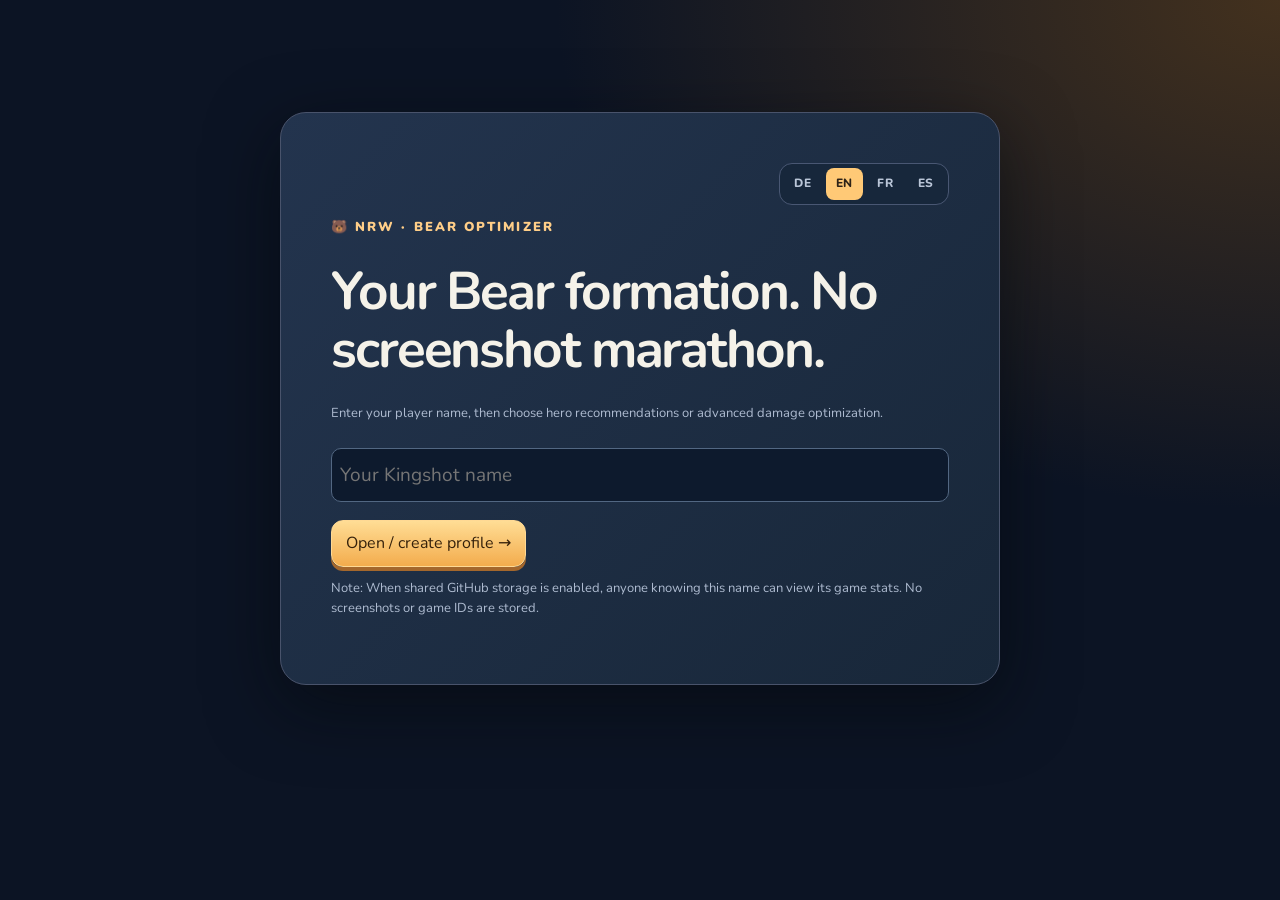
==== bear/index.html @ 0cb39be4 "V22 load unified starter-card and damage plan; infantry minimum and precise percentages" ====
<!doctype html>
<html lang="en" data-theme="dark">
<head>
<base href="/bear/">
<meta charset="utf-8">
<meta name="viewport" content="width=device-width, initial-scale=1">
<meta name="theme-color" content="#111827">
<meta name="description" content="NRW Bear Optimizer: playful rally formations for members of NRW in Kingshot kingdom 1044.">
<title>NRW Bear Optimizer · Server 1044</title>
<link rel="icon" href="/assets/nrw-banner.svg" type="image/svg+xml">
<style>
@import url('https://fonts.googleapis.com/css2?family=Nunito:wght@400;500;600;700;800;900&display=swap');
:root{font-family:Nunito,system-ui,sans-serif;color-scheme:dark;--bg:#0c1424;--panel:#162339;--card:#1b2c43;--text:#f8f5e9;--muted:#aab7cb;--line:rgba(242,221,171,.16);--amber:#f6bc64;--amber-deep:#a56b31;--green:#8fe0bc;--red:#ffb2a2;--track:#344057;--shadow:0 22px 80px rgba(0,0,0,.28)}
html[data-theme="light"]{color-scheme:light;--bg:#f5f0e5;--panel:#fffaf0;--card:#fff;--text:#203047;--muted:#586b7c;--line:rgba(109,86,45,.18);--amber:#9b5d13;--amber-deep:#e9b35d;--green:#147c57;--red:#bd4f39;--track:#dfddda;--shadow:0 22px 70px rgba(74,60,38,.12)}
*{box-sizing:border-box}body{margin:0;background:radial-gradient(ellipse 1000px 550px at 80% -130px,rgba(239,136,45,.16),transparent 75%),radial-gradient(ellipse 850px 600px at 0 600px,rgba(48,100,130,.18),transparent 70%),var(--bg);color:var(--text);min-height:100vh}button,input,select{font:inherit}button{cursor:pointer}a{color:inherit;text-decoration:none}img{max-width:100%}
.shell{width:min(1220px,calc(100% - 32px));margin-inline:auto}
.top{display:flex;align-items:center;justify-content:space-between;gap:16px;padding:16px 0;border-bottom:1px solid var(--line)}
.brand{display:flex;gap:10px;align-items:center;font-weight:900;letter-spacing:.03em}.brand img{height:43px;width:56px;object-fit:contain}.brand small{font-size:10px;display:block;color:var(--muted);letter-spacing:.15em}
.top-actions{display:flex;align-items:center;gap:8px}.lang button,.theme{background:var(--panel);border:1px solid var(--line);color:var(--text);border-radius:10px;padding:8px 10px;font-weight:800}.lang button.active{background:var(--amber);color:#1e2631}.theme{min-width:40px}
.back{font-size:13px;color:var(--muted);font-weight:800}
header.hero{position:relative;isolation:isolate;overflow:hidden;border:1px solid var(--line);border-radius:26px;margin:24px 0 22px;background:radial-gradient(circle at 80% 40%,rgba(254,173,59,.25),transparent 40%),linear-gradient(110deg,#15283c 0%,#263047 52%,#4a3128 100%);color:#fff5df;min-height:290px;padding:30px clamp(20px,5vw,55px);display:grid;grid-template-columns:minmax(0,1.3fr) minmax(230px,.7fr);align-items:center;box-shadow:var(--shadow)}
.eyebrow{color:#ffca80;text-transform:uppercase;letter-spacing:.16em;font-size:12px;font-weight:900}.hero h1{font-size:clamp(32px,5vw,58px);line-height:1.05;margin:12px 0 16px;font-weight:900;letter-spacing:-.05em}.hero h1 em{font-style:normal;color:#ffc878}.hero p{line-height:1.55;max-width:550px;color:#d8dbe1;font-weight:600}.boss{position:relative;min-height:230px;display:grid;place-items:center}.boss:before,.boss:after{content:"";position:absolute;aspect-ratio:1;border-radius:50%;width:min(225px,70vw);border:2px dashed rgba(251,196,96,.28);box-shadow:0 0 45px 15px rgba(242,133,39,.11);transform:rotate(-20deg)}.boss:after{width:185px;border-style:solid;opacity:.3;box-shadow:none}.boss img{position:relative;z-index:1;width:160px;filter:drop-shadow(0 20px 30px #161821) drop-shadow(0 0 20px rgba(255,183,80,.45))}.boss-label{position:absolute;z-index:2;bottom:0;left:50%;transform:translateX(-50%);white-space:nowrap;font-size:12px;color:#ffdfac;font-weight:900;letter-spacing:.12em}
.stickers{display:flex;flex-wrap:wrap;gap:8px}.sticker{font-size:12px;font-weight:900;letter-spacing:.05em;border:1px solid rgba(255,205,123,.26);background:rgba(0,0,0,.18);color:#ffe9c3;border-radius:999px;padding:7px 10px}
.dashboard{display:grid;grid-template-columns:1fr 310px;align-items:start;gap:18px;padding-bottom:45px}
.col{display:grid;gap:18px;min-width:0}.panel{border:1px solid var(--line);background:var(--panel);box-shadow:var(--shadow);border-radius:22px;overflow:hidden}.panel-head{display:flex;align-items:center;justify-content:space-between;gap:14px;padding:20px 22px 0}.panel-head h2{margin:0;font-size:19px;font-weight:900}.sub{color:var(--muted);font-size:13px;line-height:1.5;font-weight:600}.panel-body{padding:20px 22px 22px}.gold{color:var(--amber)}.micro{font-size:10px;color:var(--muted);font-weight:900;letter-spacing:.15em;text-transform:uppercase}.hint{font-size:12px;color:var(--muted);line-height:1.55}
#restricted{display:grid;gap:18px}form.lookup{display:flex;gap:9px;margin-top:14px;flex-wrap:wrap}input,select{min-width:0;border:1px solid var(--line);border-radius:12px;background:var(--card);color:var(--text);padding:11px 12px;outline:none}input:focus-visible,select:focus-visible,button:focus-visible{outline:2px solid var(--amber);outline-offset:2px}input[type=number]{font-variant-numeric:tabular-nums}
.lookup input{flex:1;min-width:160px}.primary{border:0;background:linear-gradient(180deg,#ffdb91,#f5ae4a);color:#282018;border-radius:12px;padding:11px 17px;font-weight:900;box-shadow:0 4px 0 #a4672c}.primary:hover{filter:brightness(1.04)}.primary:active{transform:translateY(2px);box-shadow:0 2px 0 #a4672c}.primary:disabled{opacity:.6;cursor:wait}.secondary-btn{border:1px solid var(--line);border-radius:10px;background:var(--card);color:var(--text);font-weight:800;padding:9px 12px}.secondary-btn:hover{border-color:var(--amber)}
.msg{margin-top:12px;padding:12px 14px;border-radius:12px;border:1px solid var(--line);font-size:13px;color:var(--muted);background:var(--card);display:none}.msg.show{display:block}.msg.error{color:var(--red)}.msg.ok{color:var(--green)}
.player{display:none;align-items:center;gap:12px;margin-top:13px;padding:12px;background:var(--card);border-radius:13px;border:1px solid var(--line)}.player.show{display:flex}.player img{height:50px;width:50px;border-radius:14px;object-fit:cover}.player b{display:block}.player small{color:var(--muted);font-size:12px}
.hero-row{display:flex;gap:10px;overflow:auto;padding-bottom:4px}.hero-tile{flex:0 0 130px;background:var(--card);border:1px solid var(--line);border-radius:14px;padding:11px;position:relative}.hero-tile .portrait img{width:70px;height:70px;object-fit:contain;filter:drop-shadow(0 8px 12px rgba(0,0,0,.22))}.hero-tile .portrait{height:75px;display:grid;place-items:center;color:var(--amber);font-size:30px;background:radial-gradient(circle at 50% 90%,rgba(238,174,79,.22),transparent),#1d2e45;border-radius:11px;margin-bottom:8px}.hero-tile b{display:block;font-size:13px;white-space:nowrap;overflow:hidden;text-overflow:ellipsis}.hero-tile small{font-size:10px;color:var(--muted)}.hero-tile .stars{font-size:12px;color:#ffd17b;display:block;margin:3px 0}.hero-note{margin:12px 0 0}
.inputs{display:grid;grid-template-columns:repeat(3,minmax(0,1fr));gap:11px}.field{display:grid;gap:5px}.field label{font-size:11px;color:var(--muted);font-weight:800}.field input{width:100%}.field.compact input{padding:9px 10px}
.buff-row{display:grid;grid-template-columns:repeat(3,minmax(0,1fr));gap:10px;margin-top:13px}.buff-row .field input{padding:9px}
.march-list{display:grid;gap:9px}.march{display:grid;grid-template-columns:60px 1fr auto;gap:12px;align-items:center;background:var(--card);border:1px solid var(--line);border-radius:15px;padding:10px 12px;transition:border-color .2s,transform .2s}.march:hover{border-color:rgba(245,182,91,.6)}.march.active{border-color:var(--amber);box-shadow:inset 0 0 0 1px rgba(250,180,70,.35)}.march-id{height:52px;width:52px;border-radius:13px;background:linear-gradient(140deg,#725334,#b17840);display:grid;place-items:center;color:#fff3df;font-weight:900;font-size:11px;text-align:center;line-height:1.1}.march-id.join{background:linear-gradient(140deg,#314a64,#497b9c)}.march-name{display:flex;align-items:center;flex-wrap:wrap;gap:6px;margin-bottom:8px}.march-name b{font-size:13px}.march-name span{font-size:11px;color:var(--muted)}.stackbar{display:flex;height:11px;width:100%;background:var(--track);overflow:hidden;border-radius:999px;gap:1px}.stackbar .i{background:#93abc7}.stackbar .c{background:#9573d0}.stackbar .a{background:#f3b45e}.march-info{text-align:right;white-space:nowrap}.march-info b{font-weight:900;font-size:15px;display:block;font-variant-numeric:tabular-nums}.march-info small{display:block;font-size:10px;color:var(--muted)}
.editor{margin-top:14px;border:1px dashed rgba(239,184,102,.5);padding:14px;background:var(--card);border-radius:16px}.editor-header{display:flex;align-items:center;justify-content:space-between;gap:10px}.editor-header strong{font-size:14px}.editor-grid{display:grid;grid-template-columns:1fr 1fr;gap:12px;margin-top:11px}.editor-grid input{width:100%}.percent{display:flex;align-items:center;justify-content:space-between;font-size:12px;font-weight:800;margin-top:10px}.percent span{color:var(--amber)}input[type=range]{width:100%;padding:0;border:0;accent-color:#f4b653;cursor:pointer;background:transparent}.preset{display:flex;gap:6px;flex-wrap:wrap;margin-top:12px}.preset button{font-size:11px;font-weight:900;border:1px solid var(--line);border-radius:9px;background:var(--panel);color:var(--text);padding:7px 9px}.preset button:hover{border-color:var(--amber)}.tip{margin-top:8px;font-size:12px;color:var(--muted)}
.readout{display:grid;grid-template-columns:1fr 1fr;gap:10px}.readout .value{padding:12px;border:1px solid var(--line);border-radius:12px;background:var(--card)}.readout b{display:block;font-size:clamp(18px,3vw,25px);font-weight:900;font-variant-numeric:tabular-nums}.readout small{color:var(--muted);font-size:11px}
.warning{border-left:3px solid var(--amber);background:var(--card);padding:11px 12px;font-size:12px;color:var(--muted);margin-top:12px;border-radius:6px}
.game-result{background:radial-gradient(circle at 90% 0,rgba(248,190,93,.15),transparent 70%),var(--card);border:1px solid var(--line);padding:15px;border-radius:15px;margin-top:12px}.damage{font-size:clamp(30px,4vw,48px);font-weight:900;color:var(--amber);font-variant-numeric:tabular-nums;letter-spacing:-.04em}.damage-label{font-size:11px;color:var(--muted);font-weight:800;text-transform:uppercase;letter-spacing:.1em}
.comparison{display:grid;gap:10px}.comparison-item{display:grid;grid-template-columns:80px 1fr 53px;align-items:center;gap:9px;font-weight:900;font-size:12px}.comparison-item .bar{height:12px;background:var(--track);border-radius:20px;overflow:hidden}.comparison-item .bar i{display:block;height:100%;background:linear-gradient(90deg,#ca8641,#ffdc87);border-radius:20px}.comparison-item span:last-child{text-align:right}
details{border-top:1px solid var(--line);margin-top:14px;padding-top:14px}summary{cursor:pointer;font-weight:900;color:var(--amber);font-size:13px}details .inputs{margin-top:14px;grid-template-columns:repeat(2,minmax(0,1fr))}
.footer{padding:14px 0 35px;text-align:center;color:var(--muted);font-size:11px}
[hidden]{display:none!important}
@media(max-width:940px){.dashboard{grid-template-columns:1fr}.hero{grid-template-columns:1fr 220px}.right{grid-template-columns:repeat(2,minmax(0,1fr))}.right .panel:last-child{grid-column:1 / -1}}
@media(max-width:650px){.shell{width:min(100% - 22px,1220px)}.top{gap:6px}.back{display:none}.brand{font-size:13px}.brand img{width:40px}.top-actions{gap:4px}.lang button{font-size:10px;padding:7px}.hero{grid-template-columns:1fr!important;min-height:unset!important;padding:24px!important;gap:5px}.hero h1{font-size:39px}.hero p{font-size:13px}.boss{min-height:150px}.boss img{width:112px}.boss:before{width:145px}.boss:after{width:120px}.boss-label{bottom:-4px}.panel-head{padding:16px 15px 0}.panel-body{padding:15px}.inputs{gap:8px}.buff-row{gap:8px}.right{display:grid;grid-template-columns:1fr}.right .panel:last-child{grid-column:auto}.march{grid-template-columns:43px 1fr auto;gap:7px;padding:9px}.march-id{width:39px;height:43px;font-size:10px}.march-info b{font-size:12px}.march-info small{font-size:9px}.march-name b{font-size:12px}.editor-grid{grid-template-columns:1fr}.comparison-item{grid-template-columns:76px 1fr 45px}}

/* Screenshot-free Bear intake */
.bear-manual-entry{min-width:0;margin:10px 0 20px}
.bear-manual-modebar{display:flex;gap:8px;flex-wrap:wrap;padding:12px 0}
.bear-manual-modebar button{flex:1 1 140px;min-height:45px;font-size:14px}
.bear-manual-modebar button.is-active{background:var(--amber);color:#1c2632;border-color:var(--amber)}
.bear-manual-body{padding:12px 0 18px}
.bear-manual-body h3{font-size:17px;margin:8px 0 6px}
.bear-manual-body h4{font-size:14px;margin:8px 0}
.bear-manual-troops{display:grid;gap:12px;margin-top:16px}
.bear-manual-troop-row{display:grid;grid-template-columns:repeat(4,minmax(0,1fr)) auto;gap:8px;align-items:end;padding:14px;border:1px solid var(--line);border-radius:16px;background:var(--card);min-width:0}
.bear-manual-field{display:grid;gap:6px;font-size:12px;font-weight:800;color:var(--muted);min-width:0}
.bear-manual-field input,.bear-manual-field select{width:100%;min-width:0;font-size:15px;padding:11px 10px;min-height:46px}
.bear-manual-add{margin-top:12px;width:100%;border-style:dashed;min-height:48px}
.bear-manual-remove{font-size:12px;min-height:46px;align-self:end;color:var(--red)}
.bear-manual-stat-grid{display:grid;grid-template-columns:repeat(2,minmax(0,1fr));gap:12px;margin:12px 0}
.bear-manual-hero-grid{display:grid;grid-template-columns:repeat(auto-fill,minmax(92px,1fr));gap:9px}
.bear-manual-season{margin:20px 0;padding:12px;border:1px solid var(--line);border-radius:16px;background:var(--card)}
.bear-manual-hero-card{width:100%;min-height:126px;min-width:0;display:flex;flex-direction:column;align-items:center;gap:4px;justify-content:flex-start;border:2px solid var(--line);border-radius:13px;color:var(--muted);background:var(--panel);padding:7px 4px;overflow:hidden}
.bear-manual-hero-card img{height:65px;width:65px;object-fit:contain;filter:grayscale(1);opacity:.44;transition:filter .2s,opacity .2s}
.bear-manual-hero-card.is-owned{color:var(--text);border-color:var(--amber);background:color-mix(in srgb,var(--amber) 9%,var(--panel))}
.bear-manual-hero-card.is-owned img{filter:none;opacity:1}
.bear-manual-hero-card b{font-size:12px;line-height:1.1;text-align:center;overflow-wrap:anywhere}
.bear-manual-hero-card small{font-size:10px;text-align:center}
.bear-manual-hero-edit{font-size:15px;line-height:1;padding:3px 12px;border:1px solid var(--line);border-radius:10px;margin-top:auto;cursor:pointer;color:var(--amber)}
.bear-manual-hero-edit[hidden]{display:none}
.bear-manual-hero-card[data-rarity="legendary"].is-owned{box-shadow:inset 0 0 0 1px rgba(246,188,100,.3)}
.bear-manual-hero-card[data-rarity="epic"].is-owned{border-color:#b08ee4}
.bear-manual-hero-card[data-rarity="rare"].is-owned{border-color:#78b6ed}
.bear-manual-hero-editor,.bear-manual-detail-card,.bear-manual-pet-card{margin:14px 0;padding:14px;border:1px solid var(--line);border-radius:16px;background:var(--card)}
.bear-manual-hero-edit-head{display:flex;gap:12px;align-items:center;margin-bottom:10px}
.bear-manual-hero-edit-head img{width:55px;height:55px;object-fit:contain;border-radius:12px}
.bear-manual-hero-edit-head h3,.bear-manual-hero-edit-head h4{margin:0}
.bear-manual-check{display:flex;align-items:center;gap:8px;font-size:13px;align-self:center;min-height:46px}
.bear-manual-check input{width:20px;height:20px}
@media(max-width:650px){
 .bear-manual-troop-row{grid-template-columns:repeat(2,minmax(0,1fr))}
 .bear-manual-remove{grid-column:1 / -1}
 .bear-manual-hero-grid{grid-template-columns:repeat(3,minmax(0,1fr))}
 .bear-manual-season{padding:9px}
 .bear-manual-field input,.bear-manual-field select{font-size:16px}
}
</style>
<link rel="stylesheet" href="./v2.css">
<link rel="stylesheet" href="./ux.css">
<link rel="stylesheet" href="./screenshot-importer.css">
<link rel="stylesheet" href="./intake-ui.css?v=bear-i18n-20261011-1">
<link rel="stylesheet" href="./wizard.css?v=formation-full-video-20261011-1"><link rel="stylesheet" href="./buff-import.css?v=pet-valora-originals-20261010-4">
</head>
<body>
<div class="shell">
<nav class="top">
 <a class="brand" href="/dashboard/"><img src="/assets/nrw-banner.svg" alt="NRW"><span>NRW BEAR OPTIMIZER<small>KINGDOM 1044 · UNITED</small></span></a>
 <a class="back" href="/dashboard/" data-t="back">← Player Dashboard</a>
 <div class="top-actions"><div class="lang" aria-label="Language"><button data-lang="de">DE</button><button data-lang="en">EN</button><button data-lang="fr">FR</button><button data-lang="es">ES</button></div><button class="theme" id="themeButton" aria-label="Change theme">☼</button></div>
</nav>
<header class="hero">
  <div>
    <div class="eyebrow">⚔️ NRW · THE BEAR ARENA</div>
    <h1><span data-t="heroTitle">Make every march</span><br><em data-t="heroTitle2">count.</em></h1>
    <p data-t="heroDesc">Build your seven-march lineup, compare troop formations and battle the bear on paper before the trap opens.</p>
    <div class="stickers"><span class="sticker">🐻 BEAR TRAP</span><span class="sticker">⚔ 1 + 6 RALLIES</span><span class="sticker">★ NRW ONLY</span></div>
  </div>
  <div class="boss"><img src="https://got-global-wiki.s3.us-west-1.amazonaws.com/wp-content/uploads/2026/01/jump_icon_40088.png" alt="Kingshot Bear Trap"><span class="boss-label">BOSS · BEAR TRAP</span></div>
</header>
<main class="dashboard">
<div class="col">
<section class="panel">
 <div class="panel-head"><h2><span class="gold">01.</span> <span data-t="profileTitle">Your governor</span></h2><span class="micro">MIGHTPULSE API</span></div>
 <div class="panel-body">
   <div class="sub" data-t="profileInfo">Enter your Governor ID. Only members of [NRW]United, alliance 105300097 on kingdom 1044, can use the optimizer.</div>
   <form id="lookupForm" class="lookup"><input id="governorId" inputmode="numeric" pattern="[0-9]{5,20}" maxlength="20" placeholder="Governor ID" aria-label="Governor ID" required><button class="primary" id="lookupButton" type="submit" data-t="load">Load player</button></form>
   <div class="preset"><button class="secondary-btn" type="button" id="offlineMode" data-t="offlineMode">🛠 Offline testen</button><label class="secondary-btn" style="cursor:pointer">📂 <span data-t="jsonImportLabel">MightPulse-JSON importieren</span><input id="jsonImport" hidden type="file" accept=".json,application/json"></label></div>
   <details><summary data-t="jsonPasteTitle">API-JSON direkt einfügen</summary>
  <textarea id="jsonText" rows="4" style="width:100%;margin-top:10px;resize:vertical;background:var(--card);color:var(--text);border:1px solid var(--line);border-radius:12px;padding:12px" placeholder='{ "ok": true, "player": { ... } }'></textarea>
  <button id="jsonPasteSubmit" class="secondary-btn" type="button" data-t="jsonPasteButton">JSON lokal übernehmen</button>
 </details>
 <p class="hint" data-t="offlineWarning">Offline-Daten werden nicht gegen die NRW-Mitgliedschaft geprüft und bleiben nur auf deinem Gerät.</p>
   <div class="msg" id="lookupMessage" role="status" aria-live="polite"></div>
   <div class="player" id="playerInfo"><img id="playerAvatar" alt=""><div><b id="playerName"></b><small id="playerMeta"></small></div></div>
 </div>
</section>
<div id="restricted" hidden>
<section class="panel">
 <div class="panel-head"><h2><span class="gold">02.</span> <span data-t="heroTitleSection">Hero deck</span></h2><span class="micro">★ ARENA FIVE</span></div>
 <div class="panel-body"><div class="hero-row" id="heroes"></div><p class="hint hero-note" data-t="heroNote">The API only reveals the five arena defense heroes. Starter and join heroes can be edited manually below.</p></div>
</section>
<section class="panel">
<div class="panel-head"><h2>🎒 <span data-t="missingTitle">Fehlende Spieldaten ergänzen</span></h2><span class="micro">LOCAL SAVE</span></div>
<div class="panel-body">
<p class="hint" data-t="missingHelp">Diese Angaben werden nur dokumentiert. Aktuelle Truppen, Offensive und Marschkapazität gibst du im Truppenarsenal ein. Keine Boni doppelt addieren!</p>
<details open><summary data-t="petLevels">Begleiter / Aktive Fähigkeiten</summary><div class="inputs">
<div class="field"><label>Panther Level</label><input id="pantherLevel" type="number" min="0"></div>
<div class="field"><label>Nashorn Level</label><input id="rhinoLevel" type="number" min="0"></div>
<div class="field"><label>Bison Level</label><input id="bisonLevel" type="number" min="0"></div>
<div class="field"><label>Elch Level</label><input id="mooseLevel" type="number" min="0"></div>
<div class="field"><label>Panther Tödlichkeit %</label><input id="pantherBuff" type="number" min="0" step=".1"></div>
<div class="field"><label>Nashorn Angriff %</label><input id="rhinoBuff" type="number" min="0" step=".1"></div>
</div></details>
<details><summary data-t="valoraLevels">Valora / Meister</summary><div class="inputs">
<div class="field"><label>Skill 1</label><input id="valora1" type="number" min="0"></div>
<div class="field"><label>Skill 2</label><input id="valora2" type="number" min="0"></div>
<div class="field"><label>Skill 3</label><input id="valora3" type="number" min="0"></div>
<div class="field"><label>Skill 4</label><input id="valora4" type="number" min="0"></div>
<div class="field"><label>Affinität</label><input id="affinity" type="number" min="0"></div>
<div class="field"><label>Rally-Kapazität extra</label><input id="rallyCapacity" type="number" min="0"></div>
</div></details>
<details><summary data-t="gearLevels">GovGear und Talismane</summary><div class="inputs">
<div class="field"><label>GovGear Infanterie</label><input id="gearInf" maxlength="100"></div>
<div class="field"><label>GovGear Kavallerie</label><input id="gearCav" maxlength="100"></div>
<div class="field"><label>GovGear Bogenschützen</label><input id="gearArch" maxlength="100"></div>
<div class="field"><label>Talismane Infanterie</label><input id="charmInf" maxlength="100" placeholder="4/4/4"></div>
<div class="field"><label>Talismane Kavallerie</label><input id="charmCav" maxlength="100" placeholder="4/4/4"></div>
<div class="field"><label>Talismane Bogenschützen</label><input id="charmArch" maxlength="100" placeholder="4/4/4"></div>
</div></details>
<details><summary data-t="missingHeroes">Helden außerhalb des Arena-Teams</summary><div class="inputs">
<div class="field"><label>Infanterie-Held</label><input id="infHero" maxlength="90"></div>
<div class="field"><label>Sterne / Skills / Widget</label><input id="infHeroStats" maxlength="90"></div>
<div class="field"><label>Kavallerie-Held</label><input id="cavHero" maxlength="90"></div>
<div class="field"><label>Sterne / Skills / Widget</label><input id="cavHeroStats" maxlength="90"></div>
<div class="field"><label>Bogenschützen-Held</label><input id="archHero" maxlength="90"></div>
<div class="field"><label>Sterne / Skills / Widget</label><input id="archHeroStats" maxlength="90"></div>
</div></details>
</div></section>
<section class="panel">
 <div class="panel-head"><h2><span class="gold">03.</span> <span data-t="army">Troop arsenal</span></h2><span class="micro" data-t="private">LOCAL ONLY</span></div>
 <div class="panel-body">
  <div class="inputs">
    <div class="field"><label for="troopsI" data-t="inf">Infantry</label><input type="number" min="0" step="1" id="troopsI" placeholder="0"></div>
    <div class="field"><label for="troopsC" data-t="cav">Cavalry</label><input type="number" min="0" step="1" id="troopsC" placeholder="0"></div>
    <div class="field"><label for="troopsA" data-t="arch">Archers</label><input type="number" min="0" step="1" id="troopsA" placeholder="0"></div>
  </div>
  <div class="buff-row">
    <div class="field"><label for="cap" data-t="baseCap">March capacity (unbuffed)</label><input id="cap" type="number" min="0" step="1" placeholder="0"></div>
    <div class="field"><label for="master" data-t="masterBuff">Valora bonus</label><input id="master" type="number" min="0" step="1" placeholder="0"></div>
    <div class="field"><label for="pet" data-t="petBuff">Bison bonus</label><input id="pet" type="number" min="0" step="1" placeholder="0"></div>
  </div>
  <details open><summary data-t="extraStats">Optional: offensive battle stats for theoretical scoring</summary>
    <p class="hint" data-t="statsHelp">Enter attack and lethality percentages for each troop class. Missing values are treated as 0%, not estimated from gear.</p>
    <div class="inputs">
      <div class="field"><label data-t="iAtk">Infantry attack %</label><input id="iAtk" type="number" step=".1" min="0"></div>
      <div class="field"><label data-t="iLet">Infantry lethality %</label><input id="iLet" type="number" step=".1" min="0"></div>
      <div class="field"><label data-t="cAtk">Cavalry attack %</label><input id="cAtk" type="number" step=".1" min="0"></div>
      <div class="field"><label data-t="cLet">Cavalry lethality %</label><input id="cLet" type="number" step=".1" min="0"></div>
      <div class="field"><label data-t="aAtk">Archer attack %</label><input id="aAtk" type="number" step=".1" min="0"></div>
      <div class="field"><label data-t="aLet">Archer lethality %</label><input id="aLet" type="number" step=".1" min="0"></div>
    </div>
  </details>
 </div>
</section>
<section class="panel">
 <div class="panel-head"><h2><span class="gold">04.</span> <span data-t="formation">Seven-march war room</span></h2><span class="micro">1 LEAD · 6 JOIN</span></div>
 <div class="panel-body">
   <div class="march-list" id="marches"></div>
   <div class="editor">
    <div class="editor-header"><strong id="editTitle">Rally leader</strong><span class="micro" data-t="edit">EDIT MARCH</span></div>
    <div class="editor-grid"><div class="field"><label data-t="firstHero">First hero / lineup</label><input type="text" id="heroInput" maxlength="70" placeholder="Hero name"></div><div class="field"><label data-t="preset">Formation preset</label><select id="preset"><option value="1/12/87">1 / 12 / 87</option><option value="1/10/89">1 / 10 / 89</option><option value="5/5/90">5 / 5 / 90</option><option value="5/15/80">5 / 15 / 80</option><option value="1/1/98">1 / 1 / 98</option><option value="10/10/80">10 / 10 / 80</option><option value="2.5/15/82.5">2.5 / 15 / 82.5</option><option value="custom" data-t="custom">Custom</option></select></div></div>
    <div class="percent"><span data-t="inf">Infantry</span><span id="infLabel">1%</span></div><input id="iSlider" type="range" min="0" max="100" step=".5">
    <div class="percent"><span data-t="cav">Cavalry</span><span id="cavLabel">12%</span></div><input id="cSlider" type="range" min="0" max="100" step=".5">
    <div class="percent"><span data-t="arch">Archers</span><span id="archLabel">87%</span></div><input id="archSlider" type="range" min="0" max="100" step=".5" aria-label="Archers percentage">
    <div class="preset"><button type="button" id="copyJoins" data-t="allJoins">Apply selected ratio to all 6 joins</button></div>
    <details id="leaderPanel" hidden><summary data-t="leaderStatsTitle">Kampfwerte des Rallyleaders</summary>
<p class="hint" data-t="leaderStatsHelp">Für Joins gelten die Stats des Rallyleaders. Ohne seine Werte keine persönliche Schadensprognose.</p>
<div class="inputs">
<div class="field"><label>Inf Angriff %</label><input id="leader_iAtk" type="number" min="0" step=".1"></div>
<div class="field"><label>Inf Tödlichkeit %</label><input id="leader_iLet" type="number" min="0" step=".1"></div>
<div class="field"><label>Kav Angriff %</label><input id="leader_cAtk" type="number" min="0" step=".1"></div>
<div class="field"><label>Kav Tödlichkeit %</label><input id="leader_cLet" type="number" min="0" step=".1"></div>
<div class="field"><label>Bog Angriff %</label><input id="leader_aAtk" type="number" min="0" step=".1"></div>
<div class="field"><label>Bog Tödlichkeit %</label><input id="leader_aLet" type="number" min="0" step=".1"></div>
</div></details>
<p class="tip" data-t="formationHelp">Tap any march to change its lineup and formation. Values recalculate for all seven marches.</p>
   </div>
 </div>
</section>
</div>
</div>
<aside class="col right" id="rightSide">
<section class="panel">
 <div class="panel-head"><h2 data-t="resources">Resource check</h2><span>🎒</span></div>
 <div class="panel-body">
  <div class="readout"><div class="value"><b id="capValue">—</b><small data-t="perMarch">Capacity / march</small></div><div class="value"><b id="usedValue">—</b><small data-t="totalDeployed">Troops deployed</small></div><div class="value"><b id="archLeft">—</b><small data-t="archLeft">Archers remaining</small></div><div class="value"><b id="joinFill">—</b><small data-t="joinFill">Join fill rate</small></div></div>
  <div class="warning" id="resourceNotice" data-t="unlockHint">Load a verified NRW profile to activate the war room.</div>
 </div>
</section>
<section class="panel">
 <div class="panel-head"><h2 data-t="simTitle">Battle simulator</h2><span>⚔️</span></div>
 <div class="panel-body">
 <p class="sub" data-t="simHelp">This is an experimental relative indicator, NOT actual game damage. Hero procs, troop base stats and rally-leader values are not fully modeled.</p>
 <div class="game-result"><div class="damage-label" data-t="damageIndex">Estimated relative damage index</div><div class="damage" id="score">—</div><div class="hint" data-t="simFoot">For comparisons only · unvalidated model</div></div>
 <p class="hint" id="scoreStatus" role="status" aria-live="polite"></p>
 <button id="simulate" class="primary" style="width:100%;margin-top:12px" type="button" data-t="simulate">⚔ Simulate attack</button>
 </div>
</section>
<section class="panel">
 <div class="panel-head"><h2 data-t="compare">Formation matchup</h2><span>🏆</span></div>
 <div class="panel-body"><p class="hint" data-t="compareHelp">Join preset comparison, with the same lead march and available troops.</p><div class="comparison" id="compareResults"><div class="hint">—</div></div></div>
</section>
</aside>
</main>
<footer class="footer">[NRW]United · Kingdom 1044 · Unofficial fan-made tool · Kingshot game art © Century Games · <span data-t="footerNote">No account login, no central saving. Personal settings stay in this browser.</span></footer>
</div>
<script src="./combat.js?v=20261012-21"></script>
<script>
(function(){
'use strict';
var languages = {
 en:{back:'← Player Dashboard',heroTitle:'Make every march',heroTitle2:'count.',heroDesc:'Build your available marches, compare troop formations and battle the bear on paper before the trap opens.',profileTitle:'Your governor',profileInfo:'Enter your Governor ID. Only members of [NRW]United, alliance 105300097 on kingdom 1044, can use the optimizer.',load:'Load player',heroTitleSection:'Hero deck',heroNote:'The API only reveals the five arena defense heroes. Starter and join heroes can be edited manually below.',army:'Troop arsenal',private:'LOCAL ONLY',inf:'Infantry',cav:'Cavalry',arch:'Archers',baseCap:'March capacity (unbuffed)',masterBuff:'Valora bonus',petBuff:'Bison bonus',extraStats:'Optional: offensive battle stats for theoretical scoring',statsHelp:'Enter attack and lethality percentages for each troop class. Missing values are treated as 0%, not estimated from gear.',iAtk:'Infantry attack %',iLet:'Infantry lethality %',cAtk:'Cavalry attack %',cLet:'Cavalry lethality %',aAtk:'Archer attack %',aLet:'Archer lethality %',formation:'March war room · 1–7 marches',edit:'EDIT MARCH',firstHero:'First hero / lineup',preset:'Formation preset',custom:'Custom',allJoins:'Apply to all active joins',formationHelp:'Tap any march to change its lineup and formation. Values recalculate for all seven marches.',resources:'Resource check',perMarch:'Capacity / march',totalDeployed:'Troops deployed',archLeft:'Archers remaining',joinFill:'Join fill rate',unlockHint:'Load a verified NRW profile to activate the war room.',simTitle:'Battle simulator',simHelp:'This is an experimental relative indicator, NOT actual game damage. Hero procs, troop base stats and rally-leader values are not fully modeled.',damageIndex:'Estimated relative damage index',simFoot:'For comparisons only · unvalidated model',simulate:'⚔ Simulate attack',compare:'Formation matchup',compareHelp:'Join preset comparison, with the same lead march and available troops.',footerNote:'No account login, no central saving. Personal settings stay in this browser.',starter:'START',join:'JOIN',hero:'Hero',fill:'filled',noData:'Enter your troop counts and base march capacity to see results.',shortage:'Some marches cannot be fully filled. Selected joins are scaled down evenly after reserving the starter.',ready:'All selected marches are filled under this assumed capacity.',notMember:'This ID does not currently belong to NRW on kingdom 1044.',missingKey:'Bear API is not yet configured on this preview. The game page is ready, but profile lookup requires a new server-side API key.',notFound:'Player ID not found.',badId:'Please enter a valid Governor ID.',busy:'Fetching profile… the provider may take up to one minute.',rate:'The data provider is rate-limiting requests. Try again later.',failed:'Player lookup failed. Please retry later.',saved:'Profile loaded. Manual data stays on your device.',lead:'YOUR RALLY',heroesUnavailable:'No arena heroes returned.',privateStats:'Arena heroes only · hidden equipment is not imported',unknownStats:'Enter offensive stats for meaningful damage-index comparisons.'},
 de:{back:'← Spieler-Dashboard',heroTitle:'Jeder Marsch',heroTitle2:'zählt.',heroDesc:'Stelle deine verfügbaren Märsche zusammen, vergleiche Truppenformationen und simuliere die Bärenfalle vor dem nächsten Kampf.',profileTitle:'Dein Governor',profileInfo:'Gib deine Governor-ID ein. Nur [NRW]United, Allianz-ID 105300097 auf Server 1044, kann den Optimierer nutzen.',load:'Spieler laden',heroTitleSection:'Heldendeck',heroNote:'Die API zeigt nur fünf Arena-Verteidigungshelden. Starter- und Join-Helden lassen sich unten manuell anpassen.',army:'Truppenarsenal',private:'NUR AUF DIESEM GERÄT',inf:'Infanterie',cav:'Kavallerie',arch:'Bogenschützen',baseCap:'Marschkapazität ohne Buffs',masterBuff:'Valora-Bonus',petBuff:'Bison-Bonus',extraStats:'Optional: Offensive Kampfstats für theoretische Prognosen',statsHelp:'Gib Angriff und Tödlichkeit je Truppenklasse in Prozent ein. Leere Felder zählen als 0 %, nicht als ausgerüstete Boni.',iAtk:'Infanterie Angriff %',iLet:'Infanterie Tödlichkeit %',cAtk:'Kavallerie Angriff %',cLet:'Kavallerie Tödlichkeit %',aAtk:'Bogenschützen Angriff %',aLet:'Bogenschützen Tödlichkeit %',formation:'Marsch-Kommandozentrale · 1–7',edit:'MARSCH BEARBEITEN',firstHero:'Erster Held / Aufstellung',preset:'Formationsvorlage',custom:'Eigene Formation',allJoins:'Auf alle aktiven Joins anwenden',formationHelp:'Tippe einen Marsch an, um Helden und Formation zu ändern. Alle sieben Märsche werden neu berechnet.',resources:'Truppencheck',perMarch:'Kapazität je Marsch',totalDeployed:'Eingesetzte Truppen',archLeft:'Bogenschützen übrig',joinFill:'Join-Auslastung',unlockHint:'Lade ein bestätigtes NRW-Profil, um den Optimierer freizuschalten.',simTitle:'Bären-Simulator',simHelp:'Ein experimenteller relativer Index, KEIN echter Kingshot-Schaden. Helden-Auslösungen, Truppenbasiswerte und fremde Rallyleader sind noch nicht vollständig modelliert.',damageIndex:'Geschätzter relativer Schadensindex',simFoot:'Nur zum Vergleichen · unvalidiertes Modell',simulate:'⚔ Angriff simulieren',compare:'Formationsduell',compareHelp:'Vergleich von Join-Vorlagen mit gleicher eigener Rally und denselben verfügbaren Truppen.',footerNote:'Kein Login, keine zentrale Speicherung. Persönliche Eingaben bleiben in deinem Browser.',starter:'START',join:'JOIN',hero:'Held',fill:'gefüllt',noData:'Trage deine Truppenanzahlen und die Marschkapazität ein.',shortage:'Nicht alle Märsche passen. Die eigene Rally hat Vorrang; aktive Joins werden gleichmäßig verkleinert.',ready:'Alle ausgewählten Märsche sind bei der angenommenen Kapazität vollständig gefüllt.',notMember:'Diese Governor-ID gehört derzeit nicht zur Allianz NRW auf Server 1044.',missingKey:'Der API-Schlüssel für diesen Teststand ist noch nicht serverseitig eingerichtet. Die Oberfläche ist fertig, aber die Spielerabfrage noch nicht aktiv.',notFound:'Spieler-ID nicht gefunden.',badId:'Bitte gib eine gültige Governor-ID ein.',busy:'Profil wird geladen … die API kann bis zu einer Minute benötigen.',rate:'Der Datenanbieter begrenzt gerade die Anfragen. Später erneut versuchen.',failed:'Spielerabruf fehlgeschlagen. Bitte später erneut versuchen.',saved:'Profil geladen. Eigene Eingaben bleiben auf deinem Gerät.',lead:'EIGENE RALLY',heroesUnavailable:'Keine Arena-Helden geliefert.',privateStats:'Nur Arena-Helden · verborgene Ausrüstung wird nicht importiert',unknownStats:'Für sinnvolle Schadensvergleiche bitte die offensiven Werte ergänzen.'},
 fr:{back:'← Tableau de bord',heroTitle:'Chaque marche',heroTitle2:'compte.',heroDesc:'Compose tes sept marches, compare les formations et simule le piège à ours avant le prochain combat.',profileTitle:'Ton gouverneur',profileInfo:'Saisis ton identifiant. Seuls les joueurs de [NRW]United (alliance 105300097, royaume 1044) peuvent utiliser cet outil.',load:'Charger le joueur',heroTitleSection:'Cartes de héros',heroNote:"L’API ne montre que cinq héros de défense d’arène. Tu peux modifier les héros de départ et de renfort ci-dessous.",army:'Réserve de troupes',private:'LOCAL UNIQUEMENT',inf:'Infanterie',cav:'Cavalerie',arch:'Archers',baseCap:'Capacité sans bonus',masterBuff:'Bonus Valora',petBuff:'Bonus Bison',extraStats:'Facultatif : statistiques offensives pour les estimations',statsHelp:'Saisis attaque et létalité de chaque type de troupes en %. Les champs vides valent 0 %, sans estimation des équipements.',iAtk:'Attaque infanterie %',iLet:'Létalité infanterie %',cAtk:'Attaque cavalerie %',cLet:'Létalité cavalerie %',aAtk:'Attaque archers %',aLet:'Létalité archers %',formation:'Salle de guerre : 1–7 marches',edit:'MODIFIER LA MARCHE',firstHero:'Premier héros / équipe',preset:'Formation prédéfinie',custom:'Personnalisée',allJoins:'Appliquer à tous les renforts actifs',formationHelp:'Touche une marche pour modifier ses héros et sa formation. Les sept marches sont recalculées.',resources:'Contrôle des troupes',perMarch:'Capacité par marche',totalDeployed:'Troupes déployées',archLeft:'Archers restants',joinFill:'Remplissage renforts',unlockHint:'Charge un profil NRW confirmé pour débloquer les fonctions.',simTitle:'Simulateur',simHelp:"Indicateur relatif expérimental, PAS les dégâts réels du jeu. Les talents aléatoires, les valeurs de base et les chefs d'autres rallyes ne sont pas complètement modélisés.",damageIndex:'Indice relatif de dégâts estimés',simFoot:'Comparaison uniquement · modèle non validé',simulate:'⚔ Simuler',compare:'Duels de formations',compareHelp:'Comparaison des renforts avec le même rallye personnel et les mêmes troupes.',footerNote:'Sans connexion ni stockage central. Tes valeurs restent sur cet appareil.',starter:'DÉPART',join:'RENFORT',hero:'Héros',fill:'rempli',noData:'Saisis tes troupes et ta capacité de marche.',shortage:'Toutes les marches ne sont pas complètes. Le rallye personnel est prioritaire et les renforts actifs sont réduits équitablement.',ready:'Toutes les marches choisies sont complètes avec cette capacité.',notMember:"Cet identifiant n'appartient pas à NRW dans le royaume 1044.",missingKey:"La clé API n'est pas encore configurée pour cet aperçu. L’interface est prête, mais l'import du profil est désactivé.",notFound:'Identifiant introuvable.',badId:'Saisis un identifiant valide.',busy:'Chargement du profil… cela peut durer une minute.',rate:'Le fournisseur limite les requêtes. Réessaie plus tard.',failed:'Échec du chargement. Réessaie plus tard.',saved:'Profil chargé. Les saisies manuelles restent sur cet appareil.',lead:'MON RALLYE',heroesUnavailable:"Aucun héros d'arène fourni.",privateStats:"Héros d’arène seulement · équipements masqués non importés",unknownStats:'Renseigne les statistiques offensives pour des comparaisons significatives.'},
 es:{
  "back": "← Panel de jugadores",
  "heroTitle": "Cada marcha",
  "heroTitle2": "cuenta.",
  "heroDesc": "Organiza tus marchas disponibles, compara formaciones y simula la trampa del oso antes de la batalla.",
  "profileTitle": "Tu gobernador",
  "profileInfo": "Introduce tu ID de gobernador. El optimizador está destinado a miembros de [NRW]United, alianza 105300097 del reino 1044.",
  "load": "Cargar jugador",
  "heroTitleSection": "Tus héroes",
  "heroNote": "La API muestra hasta cinco héroes de defensa de arena. Puedes ajustar manualmente tus héroes de salida y apoyo.",
  "army": "Reservas de tropas",
  "private": "SOLO LOCAL",
  "inf": "Infantería",
  "cav": "Caballería",
  "arch": "Arqueros",
  "baseCap": "Capacidad de marcha sin bonificaciones",
  "masterBuff": "Bonificación de Valora",
  "petBuff": "Bonificación de Bison",
  "extraStats": "Opcional: estadísticas ofensivas para estimaciones",
  "statsHelp": "Introduce los porcentajes de ataque y letalidad por tipo de tropa. No se estiman los datos que faltan a partir del equipo.",
  "iAtk": "Ataque de infantería %",
  "iLet": "Letalidad de infantería %",
  "cAtk": "Ataque de caballería %",
  "cLet": "Letalidad de caballería %",
  "aAtk": "Ataque de arqueros %",
  "aLet": "Letalidad de arqueros %",
  "formation": "Sala de guerra · 1–7 marchas",
  "edit": "EDITAR MARCHA",
  "firstHero": "Primer héroe / formación",
  "preset": "Formación predefinida",
  "custom": "Personalizada",
  "allJoins": "Aplicar a todos los apoyos activos",
  "formationHelp": "Toca una marcha para cambiar sus héroes y formación. Se recalculan las siete marchas.",
  "resources": "Control de tropas",
  "perMarch": "Capacidad por marcha",
  "totalDeployed": "Tropas desplegadas",
  "archLeft": "Arqueros restantes",
  "joinFill": "Ocupación de apoyos",
  "unlockHint": "Carga un perfil de NRW para activar la herramienta.",
  "simTitle": "Simulador de batalla",
  "simHelp": "Indicador relativo experimental, NO el daño real del juego. Las habilidades, estadísticas base y líderes de otros rallies aún no están completamente modelados.",
  "damageIndex": "Índice relativo de daño estimado",
  "simFoot": "Solo para comparar · modelo no validado",
  "simulate": "⚔ Simular ataque",
  "compare": "Comparar formaciones",
  "compareHelp": "Comparación de apoyos con la misma marcha inicial y las tropas disponibles.",
  "footerNote": "Sin inicio de sesión ni almacenamiento central. Los datos personales se guardan en este navegador.",
  "starter": "INICIO",
  "join": "APOYO",
  "hero": "Héroe",
  "fill": "completo",
  "noData": "Introduce la cantidad de tropas y la capacidad base de marcha.",
  "shortage": "No todas las marchas pueden completarse. La marcha inicial tiene prioridad; los apoyos se reducen proporcionalmente.",
  "ready": "Todas las marchas seleccionadas están completas para esta capacidad.",
  "notMember": "Este ID no pertenece actualmente a NRW en el reino 1044.",
  "missingKey": "La API segura no está configurada en esta vista previa. Usa un perfil local o importa JSON.",
  "notFound": "No se encuentra el ID del jugador.",
  "badId": "Introduce un ID de gobernador válido.",
  "busy": "Cargando perfil… puede tardar hasta un minuto.",
  "rate": "El proveedor limita las consultas. Inténtalo más tarde.",
  "failed": "Error al cargar el perfil. Inténtalo de nuevo.",
  "saved": "Perfil cargado. Tus datos se guardan en este dispositivo.",
  "lead": "TU RALLY",
  "heroesUnavailable": "No se recibieron héroes de arena.",
  "privateStats": "Solo héroes de arena · no se importa el equipo oculto",
  "unknownStats": "Completa las estadísticas ofensivas para comparar daños."
}
};
for(var l of ['de','en','fr','es'])Object.assign(languages[l],{
 offlineMode:l==='de'?'Offline testen':l==='fr'?'Tester hors ligne':'Try offline',
 jsonImportLabel:l==='de'?'MightPulse-JSON importieren':l==='fr'?'Importer le JSON MightPulse':'Import MightPulse JSON',
 offlineWarning:l==='de'?'Offline-Eingaben sind nicht NRW-verifiziert und bleiben nur auf deinem Gerät.':l==='fr'?'Le mode hors ligne ne vérifie pas NRW. Les données restent sur cet appareil.':'Offline data is not NRW-verified and remains on this device.',
 missingTitle:l==='de'?'Fehlende Spieldaten ergänzen':l==='fr'?'Compléter les données manquantes':'Enter missing game data',
 missingHelp:l==='de'?'Gear, Pets und Skills werden lokal gespeichert. Offensive Kampfboni bitte separat eintragen und nicht doppelt zählen.':l==='fr'?'Les équipements, animaux et compétences restent en local. Évite de compter les bonus deux fois.':'Gear, pets and skills are saved locally. Enter total attack/lethality stats separately, without double-counting.',
 petLevels:l==='de'?'Begleiter und Buffs':l==='fr'?'Animaux et bonus':'Pets and buffs',
 valoraLevels:l==='de'?'Valora und Meister':l==='fr'?'Valora et Maître':'Valora and master',
 gearLevels:l==='de'?'GovGear und Talismane':l==='fr'?'Équipement et talismans':'Governor gear and charms',
 missingHeroes:l==='de'?'Nicht per API geladene Helden':l==='fr'?'Héros non inclus dans l’API':'Heroes missing from the API',
 offlineNotice:l==='de'?'Offline-Test: keine Allianzprüfung, alle Eingaben bleiben lokal.':l==='fr'?'Test hors ligne : aucune vérification de l’alliance.':'Offline test: no alliance verification; your inputs stay local.',
 offlineError:l==='de'?'JSON ungültig oder nicht NRW/1044.':l==='fr'?'JSON invalide ou hors NRW/1044.':'Invalid JSON or not NRW/1044.'
});
for(var loc of ['de','en','fr','es'])Object.assign(languages[loc],{
 leaderStatsTitle:loc==='de'?'Kampfwerte des Rallyleaders':loc==='fr'?'Statistiques du chef de rallye':'Rally leader battle stats',
 leaderStatsHelp:loc==='de'?'Beim Join wirken die Stats des Rallyleaders, NICHT deine eigenen. Für Vergleiche bitte alle sechs Werte je Rallyleader aus dem Kampfbericht ergänzen.':loc==='fr'?'En renfort les statistiques du chef sont utilisées, pas les tiennes. Renseigne les six valeurs par chef.':'Joins use the rally leader’s stats, NOT your own. Enter all six stats for each leader for comparisons.',
 leaderMissing:loc==='de'?'Noch kein Schadenvergleich: Bitte deine Angriffs-/Tödlichkeitswerte und die Werte aller sechs Rallyleader ergänzen. Die Truppenverteilung funktioniert bereits.':loc==='fr'?'Pas de comparaison de dégâts sans les statistiques de chaque chef et les tiennes. Les troupes peuvent déjà être réparties.':'No damage comparison until your offensive stats and the stats of all six rally leaders are filled in. Troop allocation is ready.'
});
for(var pLang of ['de','en','fr','es'])Object.assign(languages[pLang],{
 jsonPasteTitle:pLang==='de'?'API-JSON direkt einfügen':pLang==='fr'?'Coller directement le JSON API':'Paste API JSON',
 jsonPasteButton:pLang==='de'?'JSON lokal übernehmen':pLang==='fr'?'Importer le JSON localement':'Import JSON locally',
 pagesApiPending:pLang==='de'?'GitHub Pages kann keinen geheimen API-Schlüssel verwenden. Bis der sichere Server-Endpunkt eingerichtet ist, bitte Offline testen oder API-JSON einfügen.':pLang==='fr'?'GitHub Pages ne peut pas garder une clé secrète. Utilise le mode hors ligne ou importe le JSON.':'GitHub Pages cannot hold a private API key. Until the secure endpoint is set up, use offline mode or import API JSON.'
});
Object.assign(languages.es,{
 offlineMode:'Probar sin conexión',jsonImportLabel:'Importar JSON de MightPulse',
 offlineWarning:'Los datos sin conexión no están verificados por NRW y permanecen en este dispositivo.',
 missingTitle:'Completar datos del juego',missingHelp:'El equipo, las mascotas y las habilidades se guardan localmente. No sumes las bonificaciones dos veces.',
 petLevels:'Mascotas y bonificaciones',valoraLevels:'Valora y maestros',gearLevels:'Equipo de gobernador y talismanes',
 missingHeroes:'Héroes que no aparecen en la API',offlineNotice:'Modo local: sin verificación de alianza; datos solo en este dispositivo.',
 offlineError:'JSON no válido o que no pertenece a NRW/1044.',
 leaderStatsTitle:'Estadísticas del líder del rally',leaderStatsHelp:'En los apoyos se aplican las estadísticas del líder del rally, no las tuyas. Introduce los seis valores.',
 leaderMissing:'Para comparar daño se necesitan las estadísticas ofensivas propias y las de los líderes de rally.',
 jsonPasteTitle:'Pegar JSON de API',jsonPasteButton:'Importar JSON localmente',
 pagesApiPending:'GitHub Pages no permite guardar una clave API secreta. Usa un perfil local o importa JSON.'
});
var num = function(value){ return Math.round(value).toLocaleString(document.documentElement.lang === 'de' ? 'de-DE' : document.documentElement.lang === 'fr' ? 'fr-FR' : document.documentElement.lang === 'es' ? 'es-ES' : 'en-GB'); };
var defaultMar = [
 {hero:'', i:1,c:12},
 {hero:'',i:10,c:10},{hero:'',i:10,c:10},{hero:'',i:10,c:10},
 {hero:'',i:10,c:10},{hero:'',i:10,c:10},{hero:'',i:10,c:10}
];
var leaderFields=['iAtk','iLet','cAtk','cLet','aAtk','aLet'];var fields=['troopsI','troopsC','troopsA','cap','master','pet','iAtk','iLet','cAtk','cLet','aAtk','aLet','pantherLevel','rhinoLevel','bisonLevel','mooseLevel','pantherBuff','rhinoBuff','valora1','valora2','valora3','valora4','affinity','rallyCapacity'];var textFields=['gearInf','gearCav','gearArch','charmInf','charmCav','charmArch','infHero','infHeroStats','cavHero','cavHeroStats','archHero','archHeroStats'];
var active=0,profile=null,model={values:{},textValues:{},marches:defaultMar.map(function(m){return Object.assign({},m);})},lang='en',lastResult=null;
function el(id){return document.getElementById(id);}
function t(k){return (languages[lang]||languages.en)[k]||languages.en[k]||k;}
function safe(s){return String(s||'').replace(/[&<>"']/g,function(c){return {'&':'&amp;','<':'&lt;','>':'&gt;','"':'&quot;',"'":'&#39;'}[c];});}
function n(id){return Math.max(0,Number(model.values[id])||0);}
function activeMarchCount(){return 1+Math.max(0,Math.min(6,Math.floor(Number(model.v2&&model.v2.joinCount)||0)));}
function available(){return [Math.floor(n('troopsI')),Math.floor(n('troopsC')),Math.floor(n('troopsA'))];}
function heroCapacity(){
 var calc=window.NRW_BEAR_CAPACITY?.breakdown(model,window.NRW_BEAR_CATALOG);
 if(calc)return calc.heroes;
 // External capacity module is loaded after this inline script. This is
 // only an initial-load fallback, never used after the page finishes.
 var v=model.v2||{},chosen=Array.isArray(v.ownHeroes)?v.ownHeroes:[];
 var all80=chosen.length===3&&chosen.every(function(name){
  var h=(v.manualHeroes||{})[name]||(v.heroesLevelCache||{})[name];
  return name&&h&&Number(h.level)===80;
 });
 return Object.prototype.hasOwnProperty.call(model.values,'heroCapManual')?n('heroCapManual'):all80?40410:0;
}
function capacity(){
 var calc=window.NRW_BEAR_CAPACITY?.breakdown(model,window.NRW_BEAR_CATALOG);
 return calc?Math.max(0,Math.floor(calc.total||0)):
  Math.max(0,Math.floor(n('cap')+n('master')+n('pet')+heroCapacity()));
}
function offensiveStats(stats,own){
 if(!own)return stats;
 return window.NRW_BEAR_OWN_BASELINE?.currentStats?.(model)||stats;
}
function ratio(m){return [m.i,m.c,100-m.i-m.c];}
function counts(m,cap){var r=ratio(m),i=Math.floor(cap*r[0]/100),c=Math.floor(cap*r[1]/100);return [i,c,cap-i-c];}
function calculate(marches){
 var cap=capacity(), stock=available(), raw=marches.map(function(m){return counts(m,cap);});
 var startFactor=1;
 for(var k=0;k<3;k++){if(raw[0][k]>0)startFactor=Math.min(startFactor,stock[k]/raw[0][k]);}
 var start=raw[0].map(function(v){return Math.floor(v*startFactor);});
 var remainder=stock.map(function(v,k){return v-start[k];});
 var demand=[0,0,0];for(var j=1;j<marches.length;j++)for(k=0;k<3;k++)demand[k]+=raw[j][k];
 var joinFactor=1;for(k=0;k<3;k++){if(demand[k]>0)joinFactor=Math.min(joinFactor,remainder[k]/demand[k]);}
 joinFactor=Math.max(0,Math.min(1,joinFactor));
 var actual=[start],spent=start.slice();
 for(j=1;j<marches.length;j++){var picked=raw[j].map(function(v){return Math.floor(v*joinFactor);});actual.push(picked);for(k=0;k<3;k++)spent[k]+=picked[k];}
 // Only the captain's stats may be used for the starter and those of the
 // respective external captain for each join. Troop tier is our own troops.
 var engine=window.NRW_BEAR_COMBAT,levels=engine.configure(model.v2);
 var allocatedTiers=engine.allocateLevels?engine.allocateLevels(actual,levels):null;
 var fullOwn=engine.ready(model.values,levels);
 var fullJoins=marches.slice(1).every(function(m){return engine.ready(m.leaderStats,levels);});
 var ownScore=fullOwn?engine.damage(start,offensiveStats(model.values,true),allocatedTiers?allocatedTiers[0]:levels,5 /* NRW Pitfall Lv5 */):null;
 var totalScore=(fullOwn&&fullJoins)?actual.reduce(function(sum,row,j){
  var stats=j===0?offensiveStats(model.values,true):marches[j].leaderStats;
  return sum+engine.damage(row,stats,allocatedTiers?allocatedTiers[j]:levels,5 /* NRW Pitfall Lv5 */);
 },0):null;
 // Own score remains available without requiring other rallyleader stats.
 var score=totalScore===null?ownScore:totalScore;
 return {raw:raw,actual:actual,spent:spent,stock:stock,joinFactor:joinFactor,cap:cap,
  score:score,ownScore:ownScore,totalScore:totalScore,fullOwn:fullOwn,fullJoins:fullJoins};
}

function storedGovernorName(id){
 if(!/^[0-9]{5,20}$/.test(String(id)))return '';
 try{return String(localStorage.getItem('nrw_bear_profile_name_v1_'+id)||'').slice(0,80);}catch(_){return '';}
}
function rememberGovernorName(id,name){
 if(!/^[0-9]{5,20}$/.test(String(id)))return;
 var label=String(name||'').trim().slice(0,80);
 if(!label||/^[0-9]{5,20}$/.test(label)||label==='Local demo')return;
 try{localStorage.setItem('nrw_bear_profile_name_v1_'+id,label);}catch(_){}
}
function save(){if(profile)try{localStorage.setItem('nrw_bear_profile_v1_'+profile.governor_id,JSON.stringify(model));}catch(_){}}
function read(id){try{var value=JSON.parse(localStorage.getItem('nrw_bear_profile_v1_'+id)||'null');if(value&&typeof value==='object'){model.v2=value.v2||{};['heroCapManual','squadAtk','squadLet','pitfall'].forEach(function(k){if(value.values&&Object.prototype.hasOwnProperty.call(value.values,k)){var a=Number(value.values[k]);if(Number.isFinite(a)&&a>=0)model.values[k]=a;}});fields.forEach(function(k){if(value.values&&Object.prototype.hasOwnProperty.call(value.values,k)){var v=Number(value.values[k]);if(Number.isFinite(v)&&v>=0)model.values[k]=v;}});model.textValues=value.textValues||{};if(Array.isArray(value.marches)&&value.marches.length===7){value.marches.forEach(function(m,j){var i=Number(m.i),c=Number(m.c);if(Number.isFinite(i)&&Number.isFinite(c)&&i>=0&&c>=0&&i+c<=100){model.marches[j]={hero:String(m.hero||'').slice(0,70),i:i,c:c,leaderStats:(m.leaderStats&&typeof m.leaderStats==='object')?m.leaderStats:{}};}});}}}catch(_){}
 fields.forEach(function(k){el(k).value=Object.prototype.hasOwnProperty.call(model.values,k)?model.values[k]:'';});textFields.forEach(function(k){el(k).value=String((model.textValues||{})[k]||'');});}
function message(key,type){var node=el('lookupMessage');node.className='msg show'+(type?' '+type:'');node.textContent=t(key);}
function language(value){
 lang=languages[value]?value:'en';document.documentElement.lang=lang;document.body.dataset.lang=lang;
 document.querySelectorAll('[data-t]').forEach(function(node){node.textContent=t(node.getAttribute('data-t'));});
 document.querySelectorAll('button[data-lang]').forEach(function(b){b.classList.toggle('active',b.dataset.lang===lang);});
 try{localStorage.setItem('nrw_page_lang',lang);}catch(_){}
 if(profile)render();
}
function renderHeroes(data){var list=el('heroes');list.innerHTML='';
 var heroes=Array.isArray(data.heroes)?data.heroes:[];
 if(!heroes.length){list.textContent=t('heroesUnavailable');return;}
 heroes.forEach(function(h){
  var div=document.createElement('div');div.className='hero-tile';
  div.innerHTML='<div class="portrait">'+(h.icon?'<img src="'+safe(h.icon)+'" alt="" loading="lazy" onerror="this.replaceWith(document.createTextNode(\'⚔️\'))">':'⚔️')+'</div><b>'+safe(h.name)+'</b><span class="stars">'+safe(h.star_label)+'</span><small>Lv. '+num(h.level)+' · Widget +'+num(h.widget)+'</small><br><small>Skills '+safe((h.skills||[]).join('/'))+'</small>';
  list.appendChild(div);
 });}
function render(){
 if(!profile)return;
 active=Math.min(active,Math.max(0,Number(model.v2&&model.v2.joinCount)||0));
 var relevant=model.marches.slice(0,activeMarchCount());
 var result=calculate(relevant);lastResult=result;
 var entries=el('marches');entries.innerHTML='';
 relevant.forEach(function(m,j){
  var actual=result.actual[j],sum=actual.reduce(function(a,b){return a+b;},0);
  var wrapper=document.createElement('button');wrapper.type='button';wrapper.className='march'+(j===active?' active':'');
  wrapper.style.width='100%';wrapper.style.textAlign='left';wrapper.style.color='inherit';wrapper.style.cursor='pointer';
  wrapper.innerHTML='<span class="march-id '+(j===0?'':'join')+'">'+(j===0?'★ '+safe(t('starter')):safe(t('join'))+' '+j)+'</span>'+
   '<span><span class="march-name"><b>'+safe(m.hero||((j===0?t('lead'):t('hero')+' '+j)))+'</b><span>'+ratio(m).join(' / ')+' %</span></span>'+
   '<span class="stackbar"><i class="i" style="width:'+m.i+'%"></i><i class="c" style="width:'+m.c+'%"></i><i class="a" style="width:'+(100-m.i-m.c)+'%"></i></span></span>'+
   '<span class="march-info"><b>'+num(sum)+'</b><small>'+num(actual[2])+' 🏹</small></span>';
  wrapper.addEventListener('click',function(){active=j;render();});
  entries.appendChild(wrapper);
 });
 el('capValue').textContent=num(result.cap);
 el('usedValue').textContent=num(result.spent.reduce(function(a,b){return a+b;},0));
 el('archLeft').textContent=num(result.stock[2]-result.spent[2]);
 el('joinFill').textContent=(result.joinFactor*100).toFixed(1)+'%';
 var haveData=result.cap>0&&result.stock.reduce(function(a,b){return a+b;},0)>0;
 el('resourceNotice').textContent=haveData?(result.joinFactor<.999?t('shortage'):t('ready')):t('noData');
 el('score').textContent=haveData&&result.score!==null?num(result.score):'—';
 var scoreStatus=el('scoreStatus');
 if(scoreStatus)scoreStatus.textContent=!result.fullOwn?
  (lang==='de'?'Bitte alle T-/TG-Stufen und 6 eigenen Angriffs-/Tödlichkeitswerte eintragen.':lang==='fr'?'Renseigne les paliers et les six stats offensives.':'Enter all troop tier/TG values and six own combat stats.') :
  (result.totalScore===null&&activeMarchCount()>1?
   (lang==='de'?'Nur die eigene Rally geschätzt: Fremde Rallyleader-Werte fehlen.':lang==='fr'?'Rally personnelle uniquement : chefs manquants.':'Own rally only: external rallyleader stats missing.') :
   (lang==='de'?'Vorläufiges Modell mit T-/TG-Basiswerten; Skills/Widgets noch nicht vollständig abgebildet.':'Provisional tier-based model; hero procs/widgets not fully modeled.'));
 var m=model.marches[active];
 el('editTitle').textContent=(active===0?t('lead'):t('join')+' '+active);
 if(document.activeElement!==el('heroInput'))el('heroInput').value=m.hero;
 el('iSlider').value=m.i;el('cSlider').value=m.c;el('archSlider').value=100-m.i-m.c;
 el('leaderPanel').hidden=active===0;
 leaderFields.forEach(function(k){var stats=m.leaderStats||{};if(document.activeElement!==el('leader_'+k))el('leader_'+k).value=Object.prototype.hasOwnProperty.call(stats,k)?stats[k]:'';});
 el('infLabel').textContent=m.i+'%';el('cavLabel').textContent=m.c+'%';el('archLabel').textContent=(100-m.i-m.c)+'%';
 var preset=ratio(m).join('/');
 var known=Array.from(el('preset').options).some(function(o){return o.value===preset;});
 el('preset').value=known?preset:'custom';
 compare(haveData&&result.totalScore!==null);
 if(window.NRW_BEAR_ENHANCE)window.NRW_BEAR_ENHANCE.renderEditor();
}
function compare(hasData){
 var options=[[5,5,'5/5/90'],[5,15,'5/15/80'],[10,10,'10/10/80'],[1,1,'1/1/98'],[2.5,15,'2.5/15/82.5']];
 var outcomes=options.map(function(x){
   var marches=model.marches.slice(0,activeMarchCount()).map(function(m,j){return j===0?Object.assign({},m):Object.assign({},m,{i:x[0],c:x[1]});});
   return {label:x[2],result:calculate(marches)};
 });
 var max=Math.max.apply(null,outcomes.map(function(x){return x.result.totalScore||0;}))||1;
 el('compareResults').innerHTML=hasData?outcomes.map(function(x){
   return '<div class="comparison-item"><span>'+x.label+'</span><span class="bar"><i style="width:'+((x.result.totalScore||0)/max*100).toFixed(1)+'%"></i></span><span>'+num(x.result.totalScore)+'</span></div>';
 }).join('') :'<div class="hint">'+safe(t('leaderMissing'))+'</div>';
}
function optimizeStarter(){
 var out=el('optimizeResults'),engine=window.NRW_BEAR_COMBAT,levels=engine.configure(model.v2);
 if(!out||!engine.ready(model.values,levels)||capacity()<=0||available().reduce(function(a,b){return a+b;},0)<=0){
  if(out)out.textContent=lang==='de'?'Bitte T-/TG-Stufen, alle sechs Angriff-/Tödlichkeitswerte, Truppenanzahl und Marschkapazität eintragen.':
   lang==='fr'?'Renseigne les niveaux, les stats, les troupes et la capacité.':'Enter all tiers, six offensive stats, troop counts and march capacity first.';
  return;
 }
 var ownStats=offensiveStats(model.values,true),nMarch=activeMarchCount(),candidates=[];
 var prior=calculate(model.marches.slice(0,nMarch)).ownScore;
 for(var i=0;i<=100;i++)for(var c=0;c<=100-i;c++){
  var a=100-i-c;
  var form=model.marches.slice(0,nMarch);
  form[0]=Object.assign({},form[0],{i:i,c:c});
  var r=calculate(form),used=r.actual[0].reduce(function(sum,x){return sum+x;},0);
  if(!used||r.ownScore===null)continue;
  candidates.push({i:i,c:c,a:a,score:r.ownScore,troops:used});
 }
 candidates.sort(function(a,b){return b.score-a.score||a.i-b.i||a.c-b.c;});
 if(!candidates.length){out.textContent='No available troop formation.';return;}
 var best=candidates[0],choices=[];
 candidates.forEach(function(p){if(choices.length>=3)return;if(choices.every(function(v){return Math.abs(v.i-p.i)+Math.abs(v.c-p.c)+Math.abs(v.a-p.a)>=6;}))choices.push(p);});
 model.marches[0].i=best.i;model.marches[0].c=best.c;
 active=0;save();render();
 var gain=prior>0?((best.score/prior-1)*100):null;
 out.innerHTML='<strong>'+(lang==='de'?'Modell-Empfehlung':lang==='fr'?'Estimation':'Model recommendation')+
  ': '+best.i+' / '+best.c+' / '+best.a+'</strong>'+
  '<p class="hint">'+(lang==='de'?'Starter vor Joins reserviert · '+num(best.troops)+' Truppen · '+(gain===null?'—':(gain>=0?'+':'')+gain.toFixed(2)+'%')+' zum bisherigen Starter':
   lang==='fr'?'Départ prioritaire · '+num(best.troops)+' troupes': 'Starter reserved first · '+num(best.troops)+' troops · '+(gain===null?'—':(gain>=0?'+':'')+gain.toFixed(2)+'%')+' vs current')+'</p>'+
  choices.map(function(v,j){return '<div class="bear-optimize-option"><b>#'+(j+1)+'</b><span>'+v.i+' / '+v.c+' / '+v.a+'</span><small>'+num(v.score)+' · '+num(v.troops)+'</small></div>';}).join('')+
  '<p class="hint">'+(lang==='de'?'Vorläufig: keine genaue Skill-/Widget-/Proc-Simulation, keine garantierten Bear-Punkte.':'Provisional: hero skills/widgets/procs not fully simulated. Not actual Bear points.')+'</p>';
}
function syncField(id){var raw=el(id).value.trim(),value=Number(raw);if(raw===''||!Number.isFinite(value)||value<0)delete model.values[id];else model.values[id]=value;save();render();}
fields.forEach(function(k){el(k).addEventListener('input',function(){syncField(k);});});textFields.forEach(function(k){el(k).addEventListener('input',function(){model.textValues=model.textValues||{};model.textValues[k]=this.value.slice(0,100);save();});});
leaderFields.forEach(function(k){el('leader_'+k).addEventListener('input',function(){
  var m=model.marches[active];m.leaderStats=m.leaderStats||{};
  if(this.value.trim()==='')delete m.leaderStats[k];else m.leaderStats[k]=Math.max(0,Number(this.value)||0);
  save();render();
});});
el('heroInput').addEventListener('input',function(){model.marches[active].hero=this.value.slice(0,70);save();var rows=document.querySelectorAll('.march');if(rows[active])rows[active].querySelector('.march-name b').textContent=this.value||(active===0?t('lead'):t('hero')+' '+active);});
el('preset').addEventListener('change',function(){
 if(this.value==='custom')return;var p=this.value.split('/').map(Number);
 model.marches[active].i=p[0];model.marches[active].c=p[1];save();render();
});
['iSlider','cSlider','archSlider'].forEach(function(id){
 el(id).addEventListener('input',function(){var m=model.marches[active];var value=Number(this.value);
  if(id==='iSlider')m.i=Math.min(value,100-m.c);
  else if(id==='cSlider')m.c=Math.min(value,100-m.i);
  else{m.c=Math.min(m.c,100-value);m.i=100-value-m.c;}
  save();render();
 });
});
el('copyJoins').addEventListener('click',function(){var m=model.marches[active];for(var j=1;j<activeMarchCount();j++){model.marches[j].i=m.i;model.marches[j].c=m.c;}save();render();});
el('simulate').addEventListener('click',function(){if(!profile)return;render();var score=el('score');score.animate([{transform:'scale(1)',opacity:.65},{transform:'scale(1.11)',opacity:1},{transform:'scale(1)',opacity:1}],{duration:600,easing:'ease-out'});});
function activate(data,online){
 profile=data.player;
 rememberGovernorName(profile.governor_id,profile.name);
 // Browser-local cache of previously imported API hero metadata. Reopening
 // a cached ID never implies currently verified NRW membership.
 try{
  var key='nrw_bear_heroes_cache_v1_'+profile.governor_id;
  if(Array.isArray(data.heroes)&&data.heroes.length){
   localStorage.setItem(key,JSON.stringify(data.heroes.slice(0,5)));
  }else if(!online){
   data.heroes=JSON.parse(localStorage.getItem(key)||'[]')||[];
  }
 }catch(_){}model={values:{},textValues:{},marches:defaultMar.map(function(m){return Object.assign({},m);})};active=0;read(profile.governor_id);
 el('playerName').textContent=profile.name+(online?'':' · OFFLINE');
 el('playerMeta').textContent=(online?'NRW ✓':'UNVERIFIED')+' · K'+profile.kid+' · '+num(profile.power||0);
 el('playerAvatar').src=profile.avatar_url||'./assets/nrw-banner.svg';
 el('playerInfo').classList.add('show');el('restricted').hidden=false;
 renderHeroes(data);message(online?'saved':'offlineNotice','ok');render();window.dispatchEvent(new CustomEvent('nrw-bear-loaded',{detail:data}));
}
el('offlineMode').addEventListener('click',function(){
 var id=el('governorId').value.trim();
 activate({player:{governor_id:/^\d{5,20}$/.test(id)?id:'offline-demo',name:storedGovernorName(id)||'Local demo',kid:1044,power:0},heroes:[]},false);
});
function applyApiJson(raw){
 var p=raw&&raw.player||{};
 if(Number(p.kid)!==1044||Number((p.alliance||{}).aid)!==105300097||!/^[0-9]{5,20}$/.test(String(p.governor_id)))throw Error('invalid');
 var heroes=(Array.isArray(raw.heroes)?raw.heroes:[]).slice(0,5).map(function(h){return {name:h.name,level:h.level,stars:h.stars,star_label:h.star_label,widget:h.exclusive_gear_level,skills:(h.skill_levels||[]).map(function(v){return v.level;}),gear:(h.gear||[]).map(function(g){return {quality:g.quality_label||'',enhancement:g.enhancement_level||0,refine:g.refine_level||0};})};});
 activate({player:{governor_id:p.governor_id,name:p.nick_name,kid:p.kid,power:p.power,avatar_url:p.avatar_url},heroes:heroes},false);
}
el('jsonImport').addEventListener('change',async function(){
 var file=this.files&&this.files[0];if(!file)return;
 try{applyApiJson(JSON.parse(await file.text()));}catch(_){message('offlineError','error');}finally{this.value='';}
});
el('jsonPasteSubmit').addEventListener('click',function(){
 try{applyApiJson(JSON.parse(el('jsonText').value));}catch(_){message('offlineError','error');}
});
/* Read-only GitHub/local ID lookup is handled by github-profiles.js.
 * Old MightPulse API form handler removed completely. */
el('themeButton').addEventListener('click',function(){
 var theme=document.documentElement.dataset.theme==='dark'?'light':'dark';
 document.documentElement.dataset.theme=theme;try{localStorage.setItem('nrw_theme',theme);}catch(_){}
});
document.querySelectorAll('button[data-lang]').forEach(function(btn){btn.addEventListener('click',function(){language(btn.dataset.lang);});});
window.NRW_BEAR_BRIDGE={model:function(){return model;},save:save,render:render,calculate:calculate,capacity:capacity,optimizeStarter:optimizeStarter,profile:function(){return profile;},storedGovernorName:storedGovernorName,rememberGovernorName:rememberGovernorName,activeMarchCount:activeMarchCount,active:function(){return active;},selectMarch:function(i){active=i;render();},activateSavedId:function(id,name){activate({player:{governor_id:id,name:name,kid:1044,power:0},heroes:[]},false);}};
try{document.documentElement.dataset.theme=localStorage.getItem('nrw_theme')||'dark';language(localStorage.getItem('nrw_page_lang')||'en');}catch(_){language('en');}
})();
</script>
<script src="./catalog.js"></script><script src="./v2.js?v=bear-i18n-20261011-1"></script><script src="./ux.js?v=bear-i18n-20261011-1"></script><script src="./charm-references.js"></script><script src="./charm-shapes.js"></script><script src="./charm-guide-silhouettes.js?v=charms-11-1"></script><script src="./charm-guide-matcher.js?v=charms-11-1"></script><script src="./tier-recognizer.js"></script><script src="./gear-layout.js?v=hero-details-20261010-3"></script><script src="./screenshot-importer.js?v=hero-details-20261010-3"></script><script src="./intake-core.js?v=multilang-ocr-20261011-1"></script><script src="./troop-badges.js?v=standard-responsive-20261011-2"></script><script src="./troop-entries.js?v=verified-row-20261011-1"></script><script src="./hero-grid.js?v=roster-20261010-1"></script><script src="./hero-stars.js?v=phone-diagnostics-20261010-1"></script><script src="./hero-level.js?v=level-glyph-20261010-3"></script><script src="./portrait-matcher.js?v=roster-20261010-3"></script><script src="./intake-ui.js?v=manual-intake-20261011-1"></script><script src="./hero-reference.js?v=source-loader-20261011-2"></script><script src="./skill-effects.js?v=20261012-11"></script>
<script src="./hero-advisor.js?v=20261012-11"></script><script src="./capacity-core.js?v=capacity-20261010-1"></script><script src="./capacity-ui.js?v=bear-i18n-20261011-1"></script><script src="./formation-core.js?v=20261012-22"></script><script src="./formation-ui.js?v=bear-i18n-20261011-1"></script><script src="./simulation-core.js?v=mixed-tiers-20261011-1"></script><script src="./own-baseline.js?v=mini-hero-stats-20261011-1"></script><script src="./proc-expectation.js?v=single-bear-damage-20261010-1"></script><script src="./score-bonuses.js?v=20261012-12"></script><script src="./simulation-ui.js?v=partial-damage-hotfix-20261011-1"></script><script src="./buff-intake-core.js?v=valora-full-badge-20261010-7"></script><script src="./buff-import.js?v=bear-i18n-20261011-1"></script><script src="./github-profiles.js?v=player-names-20261011-1"></script><script src="./manual-entry.js?v=manual-intake-20261011-1"></script><script src="./wizard.js?v=formation-full-video-20261011-1"></script>
<link rel="stylesheet" href="./name-flow.css?v=20261012-17">
<script src="./joiner-skills.js?v=20261012-19"></script>
<script src="./damage-skills.js?v=20261012-19"></script>
<script src="./i18n.js?v=20261012-22"></script>
<script defer src="./name-flow.js?v=20261012-22"></script>
</body>
</html>
---- bear/v2.css ----
/* Bear Optimizer V2 galleries: complements the existing game skin. */
.bear-v1-manual{display:none!important}
.bear-v2-mount{display:grid;gap:18px}
.bear-v2-panel{box-shadow:var(--shadow)}
.bear-data-note{margin:0 0 15px;padding:12px 15px;border:1px solid rgba(245,181,86,.4);color:var(--amber);background:rgba(245,181,86,.09);border-radius:12px;font-size:12px;font-weight:800;line-height:1.5}
.bear-art-grid{display:grid;grid-template-columns:repeat(auto-fit,minmax(130px,1fr));gap:12px;margin:15px 0}
.bear-art-card{background:var(--card);border:1px solid var(--line);border-radius:17px;display:flex;flex-direction:column;align-items:center;gap:9px;padding:13px 9px;min-width:0}
.bear-art-card>img{height:82px;width:82px;object-fit:cover;border-radius:13px;background:radial-gradient(circle at 50% 80%,#8173548a,transparent),#28354c;filter:drop-shadow(0 4px 6px rgba(0,0,0,.25))}
.bear-art-card>b{text-align:center;font-size:12px;line-height:1.3;min-height:30px;overflow-wrap:anywhere}
.bear-art-card .bear-note{font-size:10px;line-height:1.3;color:var(--muted);text-align:center}
.bear-level-row{display:flex;align-items:center;gap:5px;width:100%;justify-content:center}
.bear-level-row button{border:1px solid var(--line);background:var(--panel);color:var(--text);border-radius:10px;min-width:32px;height:35px;font-weight:900;font-size:18px;transition:background .15s}
.bear-level-row button:hover{background:var(--amber-deep)}
.bear-level-row input{width:56px;padding:7px 3px!important;text-align:center;font-size:13px;font-weight:900;font-variant-numeric:tabular-nums}
.bear-active{font-size:11px;display:flex;align-items:center;gap:5px;color:var(--muted);cursor:pointer}
.bear-active input{accent-color:var(--amber);width:16px;height:16px;padding:0}
.bear-master-grid{grid-template-columns:repeat(2,minmax(0,1fr))}
.bear-master-grid .bear-art-card{flex-direction:row;flex-wrap:wrap;justify-content:flex-start;min-height:106px}
.bear-master-grid .bear-art-card img{width:58px;height:58px;flex:0 0 58px}
.bear-master-grid .bear-art-card b{width:calc(100% - 72px);text-align:left}
.bear-master-grid .bear-note{width:100%}
.bear-master-grid .bear-level-row{width:100%}
.bear-valora-footer{border-top:1px solid var(--line);padding-top:13px;margin-top:10px;display:flex;flex-direction:column;gap:9px}
.bear-valora-footer .secondary-btn{align-self:flex-start}
.bear-hero-maker{display:grid;grid-template-columns:2fr 1fr 1fr 1fr;gap:10px;margin:13px 0}
.bear-hero-maker .field,.bear-skill-row .field{font-size:11px;font-weight:800;color:var(--muted)}
.bear-hero-maker select,.bear-hero-maker input,.bear-skill-row select{width:100%;padding:9px 7px;font-size:13px}
.bear-skill-row{display:grid;grid-template-columns:repeat(3,minmax(0,1fr));gap:9px;margin-bottom:11px}
.bear-skill-tip{font-size:11px;color:var(--muted);line-height:1.5;margin-bottom:10px}
.bear-hero-actions{display:flex;gap:10px;flex-wrap:wrap;padding-bottom:4px}
.bear-character{cursor:pointer;appearance:none;min-width:130px;text-align:left;color:var(--text)}
.bear-character:focus-visible{outline:2px solid var(--amber)}
.bear-character .portrait{height:77px}
.bear-character .portrait img{height:77px;width:77px;object-fit:cover;border-radius:12px}
.bear-character .stars{white-space:nowrap}
.bear-gear-grid{display:grid;grid-template-columns:repeat(2,minmax(0,1fr));gap:12px;margin-top:15px}
.bear-gear-card{border:1px solid var(--line);background:var(--card);border-radius:17px;padding:14px;display:grid;gap:13px}
.bear-gear-head{display:flex;align-items:center;gap:10px;min-width:0}
.bear-gear-head>img{width:51px;height:51px;object-fit:contain;background:var(--panel);border-radius:11px;padding:5px;flex-shrink:0}
.bear-gear-head b{font-size:13px;display:block;line-height:1.35}.bear-gear-head small{font-size:10px;color:var(--muted);display:block}
.bear-gear-settings{display:grid;grid-template-columns:1.25fr 1fr .85fr;gap:7px}
.bear-gear-settings label,.bear-charm-row label{font-size:10px;color:var(--muted);font-weight:700}
.bear-gear-settings select{width:100%;padding:8px 5px;font-size:12px}
.bear-charm-row{display:grid;grid-template-columns:repeat(3,1fr);gap:7px;border-top:1px solid var(--line);padding-top:12px}
.bear-charm-row label{display:grid;gap:4px;text-align:center}.bear-charm-row input{width:100%;padding:8px 3px;text-align:center;font-weight:800;font-size:13px}
.bear-march-count{margin-bottom:13px;padding:13px;background:var(--card);border:1px solid var(--line);border-radius:15px;display:grid;grid-template-columns:1fr 185px;gap:8px;align-items:center}
.bear-march-count label{font-size:13px;font-weight:900}
.bear-march-count select{max-width:100%;padding:9px;font-size:13px}
.bear-march-count p{margin:0;grid-column:1/-1}
.bear-own-pickers{margin:15px 0 4px;padding:14px;background:var(--panel);border:1px solid var(--line);border-radius:12px}
.bear-own-pickers .bear-own-grid{display:grid;grid-template-columns:repeat(3,1fr);gap:8px;margin-top:8px}
.bear-own-pickers select{width:100%;font-size:12px;padding:8px 5px}
#joinHeroPick{min-width:0}
@media (max-width:650px){
 .bear-art-grid{grid-template-columns:repeat(2,minmax(0,1fr));gap:8px}
 .bear-art-card{padding:10px 5px}
 .bear-art-card>img{width:68px;height:68px}
 .bear-master-grid{grid-template-columns:1fr}
 .bear-gear-grid{grid-template-columns:1fr}
 .bear-hero-maker{grid-template-columns:2fr 1fr;gap:8px}
 .bear-skill-row{gap:6px}
 .bear-march-count{grid-template-columns:1fr}
 .bear-own-pickers .bear-own-grid{grid-template-columns:1fr}
 .bear-own-pickers select{padding:10px}
 .bear-hero-actions{flex-direction:column}
 .bear-hero-actions button{width:100%}
}

.bear-pet-buff{width:100%;border-top:1px solid var(--line);padding-top:9px;display:grid;grid-template-columns:1fr 1fr;gap:5px}
.bear-pet-buff label{display:grid;gap:4px;font-size:10px;color:var(--muted);min-width:0}
.bear-pet-buff input,.bear-pet-buff select{width:100%;padding:6px 3px;font-size:11px;min-width:0}

.bear-hero-preview{display:flex;align-items:center;gap:13px;background:radial-gradient(circle at 12% 80%,rgba(249,175,76,.14),transparent 55%),var(--card);border:1px solid var(--line);border-radius:14px;padding:11px 13px;margin-top:12px}
.bear-hero-preview img{width:74px;height:74px;object-fit:cover;border-radius:12px;background:var(--panel)}
.bear-hero-preview b{display:block;font-size:17px;font-weight:900;color:var(--text)}
.bear-hero-preview small{display:block;font-size:10px;letter-spacing:.12em;color:var(--amber);font-weight:900;margin-top:4px}


/* Streamlined heroes: roster first, then add/search. */
.bear-hero-roster{margin:12px 0 16px;display:flex;gap:9px;overflow-x:auto;padding:3px 0 7px;scroll-snap-type:x proximity}
.bear-hero-roster .hero-tile{scroll-snap-align:start}
.bear-hero-controls{display:flex;align-items:center;justify-content:space-between;gap:12px;flex-wrap:wrap}
.bear-current-count{font-size:12px;color:var(--muted);font-weight:800}
.bear-hero-browser{border:1px solid var(--line);border-radius:14px;background:var(--card);padding:12px;margin:12px 0}
.bear-hero-browser>input{width:100%;border-radius:12px;font-size:13px}
.bear-portrait-gallery{margin-top:12px;display:grid;grid-template-columns:repeat(auto-fill,minmax(78px,1fr));gap:8px;max-height:280px;overflow-y:auto;overscroll-behavior:contain}
.bear-portrait-pick{border:1px solid var(--line);border-radius:12px;background:var(--panel);color:var(--text);display:grid;justify-items:center;gap:5px;padding:7px 3px;font-size:10px;font-weight:900;min-width:0}
.bear-portrait-pick img{width:62px;height:62px;object-fit:cover;border-radius:9px}
.bear-portrait-pick span{max-width:100%;overflow:hidden;text-overflow:ellipsis;white-space:nowrap}
.bear-portrait-pick:active,.bear-portrait-pick:hover{border-color:var(--amber)}
.bear-card-editor{margin-top:13px;border:1px solid var(--line);background:var(--card);padding:12px;border-radius:15px}
.bear-card-editor .bear-hero-preview{margin:0}
.bear-editor-close{margin-left:auto;align-self:start;background:transparent;color:var(--muted);border:0;padding:5px;font-size:18px}
.bear-star-progress{background:var(--panel);padding:12px;border-radius:12px;margin:12px 0}
.bear-star-progress>.field{display:flex;flex-direction:row;align-items:center;justify-content:space-between;gap:10px}
.bear-star-progress output{font-size:15px;font-weight:900;color:var(--amber)}
.bear-star-progress small{display:block;text-align:right;font-size:10px;color:var(--muted)}
.bear-step-row{display:flex;align-items:center;gap:12px;margin:12px 0}
.bear-step-row button{background:var(--card);border:1px solid var(--line);border-radius:9px;color:var(--text);font-weight:900;height:38px;min-width:38px;font-size:20px}
.bear-step-row input{flex:1;min-width:0;accent-color:var(--amber);border:0;padding:0}
.bear-widget-input{max-width:155px}
.bear-widget-input input{width:100%;margin-top:5px}
.bear-skills-advanced{margin:12px 0;padding:12px;border:1px solid var(--line);border-radius:12px;background:var(--panel)}
.bear-skills-advanced .bear-skill-row{margin:12px 0 8px}
.bear-pet-compact .bear-pet-effect{background:var(--panel);border-radius:11px;border:1px solid var(--line);width:100%;padding:9px 7px;display:grid;gap:3px;align-items:center;text-align:center}
.bear-pet-compact .bear-pet-effect small{font-size:10px;color:var(--muted);line-height:1.3}
.bear-pet-compact .bear-pet-effect strong{font-size:14px;color:var(--amber);line-height:1.4}
.bear-pet-compact .bear-apply-bison{max-width:100%;font-size:11px;text-align:center}
.bear-pet-compact .bear-apply-bison:disabled{opacity:.45}
.bear-pet-footnote{margin:12px 2px 0}
.bear-relevant-pets{grid-template-columns:repeat(auto-fit,minmax(156px,1fr))}
.bear-relevant-pets .bear-art-card{min-height:240px}
@media(max-width:650px){
 .bear-portrait-gallery{grid-template-columns:repeat(3,minmax(0,1fr));max-height:340px}
 .bear-relevant-pets{grid-template-columns:repeat(2,minmax(0,1fr))}
 .bear-relevant-pets .bear-art-card{min-height:225px;padding:11px 6px}
 .bear-card-editor .bear-skill-row{grid-template-columns:repeat(3,minmax(0,1fr))}
 .bear-star-progress output{font-size:13px}
}


/* Troop tiers / combat setup (October 2026) */
.bear-troop-tier-wrap{margin:14px 0;padding:13px;border:1px solid var(--line);border-radius:14px;background:var(--card)}
.bear-troop-tier-wrap>p:first-child{margin:0 0 10px}
.bear-troop-tier-grid{display:grid;grid-template-columns:repeat(3,minmax(0,1fr));gap:10px}
.bear-troop-tier-card{display:grid;gap:8px;border:1px solid var(--line);border-radius:12px;background:var(--panel);padding:11px}
.bear-troop-tier-card>b{font-size:12px;min-height:25px}
.bear-troop-tier-card label{display:grid;gap:4px;font-size:11px;font-weight:800;color:var(--muted)}
.bear-troop-tier-card select{width:100%;padding:9px 6px}
.bear-cap-extra{border-top:1px solid var(--line);padding:12px 0;display:grid;gap:9px}
.bear-cap-extra>.field{max-width:340px;font-weight:800;font-size:12px;color:var(--muted)}
.bear-cap-extra>.field input{margin-top:4px}
.bear-cap-extra>p{margin:0}
.bear-squad-buffs{display:grid;grid-template-columns:1fr 1fr;gap:9px;align-items:end}
.bear-squad-buffs>.field{font-size:12px;color:var(--muted);font-weight:800}
.bear-squad-buffs .bear-active{grid-column:1/-1;line-height:1.5}
.bear-pitfall{display:flex;align-items:center;gap:13px;flex-wrap:wrap;font-size:12px;font-weight:900;color:var(--amber)}
.bear-pitfall select{max-width:220px}
.bear-hero-basic-fields{display:grid;grid-template-columns:1fr 1fr;max-width:340px;gap:13px;margin:12px 0}
.bear-hero-basic-fields>.field{font-size:12px;font-weight:800;color:var(--muted)}
.bear-hero-basic-fields input{width:100%;margin-top:5px}
.bear-hero-gear{padding:12px;margin:13px 0;border:1px solid var(--line);background:var(--panel);border-radius:13px}
.bear-hero-gear-grid{display:grid;grid-template-columns:repeat(2,minmax(0,1fr));gap:9px;margin-top:12px}
.bear-gear-entry{display:grid;grid-template-columns:repeat(3,1fr);gap:7px;min-width:0;background:var(--card);padding:9px;border:1px solid var(--line);border-radius:11px}
.bear-gear-entry>b{grid-column:1/-1;font-size:12px;color:var(--amber)}
.bear-gear-entry label{display:grid;gap:4px;font-size:10px;color:var(--muted);min-width:0}
.bear-gear-entry input,.bear-gear-entry select{width:100%;padding:7px 5px;font-size:12px}
.bear-optimize-box{border:1px solid rgba(247,184,91,.4);background:linear-gradient(135deg,rgba(235,150,40,.11),transparent),var(--panel);border-radius:13px;padding:12px;margin:12px 0}
.bear-optimize-box>.primary{width:100%}
.bear-optimize-results{margin-top:10px;font-size:13px}
.bear-optimize-results>strong{color:var(--amber)}
.bear-optimize-option{display:grid;grid-template-columns:38px 1fr auto;align-items:center;gap:8px;border-bottom:1px solid var(--line);padding:7px 0}
.bear-optimize-option small{font-size:11px;color:var(--muted)}
/* Distinct thumb and track so users can operate all three coupled sliders. */
.editor input[type=range]{appearance:none;-webkit-appearance:none;height:9px;border-radius:9px;background:linear-gradient(90deg,rgba(253,194,96,.4),var(--track))}
.editor input[type=range]::-webkit-slider-thumb{appearance:none;-webkit-appearance:none;height:24px;width:24px;border:3px solid #fff3d4;border-radius:50%;background:#c88832;box-shadow:0 1px 5px rgba(0,0,0,.4)}
.editor input[type=range]::-moz-range-thumb{height:18px;width:18px;border:3px solid #fff3d4;border-radius:50%;background:#c88832;box-shadow:0 1px 5px rgba(0,0,0,.4)}
@media(max-width:650px){
 .bear-troop-tier-grid{grid-template-columns:1fr}
 .bear-troop-tier-card{grid-template-columns:1fr 1fr;align-items:end}
 .bear-troop-tier-card>b{grid-column:1/-1}
 .bear-hero-gear-grid{grid-template-columns:1fr}
 .bear-optimize-option{grid-template-columns:26px 1fr auto}
 .bear-optimize-option small{font-size:10px}
}
---- bear/ux.css ----
/* NRW Bear Optimizer - compact mobile-first quick setup */
.ux-quick-start{overflow:visible;border-color:rgba(246,188,100,.38);background:linear-gradient(140deg,rgba(230,154,49,.09),transparent 42%),var(--panel)}
.ux-quick-head{padding:22px 22px 18px;display:flex;align-items:flex-start;justify-content:space-between;gap:12px}
.ux-quick-head h2{margin:6px 0 4px;font-size:clamp(19px,3vw,26px);font-weight:900;letter-spacing:-.025em}
.ux-quick-head p{margin:0;max-width:560px}
.ux-progress{flex-shrink:0;text-align:center;border:1px solid var(--line);border-radius:999px;padding:8px 12px;font-weight:900;font-size:11px;background:var(--card);color:var(--muted)}
.ux-progress.is-ready{color:var(--green);border-color:rgba(90,221,172,.4)}
.ux-step{border-top:1px solid var(--line);padding:17px 22px}
.ux-step-head{display:flex;align-items:center;gap:10px;margin-bottom:12px}
.ux-step-head b{display:grid;place-items:center;font-size:11px;font-weight:900;color:#251f19;background:linear-gradient(135deg,#fce1a9,#eaaa4a);height:29px;width:29px;border-radius:8px}
.ux-step-head h3{margin:0;font-size:16px;font-weight:900}
.ux-step>p.hint{margin:10px 0 0;line-height:1.55}
.ux-troop-rows,.ux-stats-rows{display:grid;gap:8px}
.ux-troop-row,.ux-stat-row{display:grid;grid-template-columns:148px minmax(0,1.2fr) minmax(90px,.75fr) minmax(90px,.75fr);gap:9px;align-items:end;padding:10px 12px;background:var(--card);border:1px solid var(--line);border-radius:12px}
.ux-stat-row{grid-template-columns:148px minmax(0,1fr) minmax(0,1fr)}
.ux-troop-type,.ux-stat-type{align-self:center;font-size:12px;line-height:1.2;white-space:normal}
.ux-field{display:grid;min-width:0;gap:5px;font-size:11px;font-weight:800;color:var(--muted)}
.ux-input-title{display:block;min-height:13px}
.ux-field input,.ux-field select{width:100%;padding:9px 10px;font-size:13px;font-weight:800;color:var(--text)}
.ux-cap-line{display:flex;gap:12px;align-items:stretch;flex-wrap:wrap}
.ux-cap-input{min-width:160px;flex:1;max-width:290px}
.ux-count-marches{margin:0;flex:1;max-width:290px;min-width:180px;padding:7px 11px;border-radius:12px;grid-template-columns:1fr;gap:6px;align-content:center}
.ux-count-marches label{font-size:11px;color:var(--muted)}
.ux-count-marches select{max-width:none;width:100%;padding:9px 10px}
.ux-hero-picks{margin:12px 0 0}
.ux-hero-picks .bear-own-grid{grid-template-columns:repeat(3,minmax(0,1fr))}
.ux-hero-picks .micro{font-size:11px}
.ux-summary{display:flex;justify-content:space-around;gap:12px;flex-wrap:wrap;margin:2px 22px 14px;padding:13px;background:var(--card);border:1px solid var(--line);border-radius:13px}
.ux-summary>div{display:grid;gap:5px;flex:1;min-width:140px}
.ux-summary .micro{letter-spacing:.08em}
.ux-summary strong{font-size:clamp(16px,3vw,22px);font-weight:900;color:var(--amber)}
.ux-summary>div:last-child strong{font-size:13px;color:var(--text)}
.ux-quick-start>#uxActionSlot{margin:0 22px}
.ux-top-optimize{margin:0!important}
.ux-top-optimize .primary{padding:14px 15px;font-size:15px;box-shadow:0 4px 0 #a4672c}
.ux-top-optimize .hint{margin-bottom:0}
.ux-quick-start>#uxDisclaimer{padding:0 22px 22px;margin:10px 0 0}
.ux-advanced{padding:0!important;margin:0!important;border:1px solid var(--line)!important;background:var(--panel);border-radius:18px;overflow:hidden}
.ux-advanced-heading{display:flex;justify-content:space-between;align-items:center;gap:16px;padding:18px 20px!important;list-style:none;font-weight:900}
.ux-advanced-heading::-webkit-details-marker{display:none}
.ux-advanced-heading::after{content:'▾';font-size:20px;transition:transform .15s}
.ux-advanced[open]>.ux-advanced-heading::after{transform:rotate(180deg)}
.ux-advanced-heading small{font-weight:600;font-size:11px;color:var(--muted);line-height:1.4}
.ux-advanced-heading>span{font-size:13px}
.ux-advanced-body{display:grid;gap:15px;padding:0 14px 16px}
.ux-advanced-body>.panel{box-shadow:none}
.ux-advanced-body>.bear-v2-mount{gap:15px}
.ux-advanced-body .bear-v2-panel{box-shadow:none}
.ux-quick-start :focus-visible{outline:2px solid var(--amber);outline-offset:3px}
@media(max-width:700px){
 .ux-quick-head{padding:18px 15px 16px}
 .ux-quick-head h2{font-size:20px}
 .ux-quick-head p{font-size:11px}
 .ux-progress{padding:7px 9px;font-size:10px}
 .ux-step{padding:13px 15px}
 .ux-troop-row{grid-template-columns:minmax(0,1.3fr) minmax(0,.85fr) minmax(0,.85fr);gap:7px;padding:11px 9px}
 .ux-troop-type{grid-column:1/-1;padding:1px 0 3px}
 .ux-stat-row{grid-template-columns:minmax(0,1fr) minmax(0,1fr);padding:11px 9px}
 .ux-stat-type{grid-column:1/-1;padding:1px 0 3px}
 .ux-field input,.ux-field select{padding:9px 5px;font-size:12px}
 .ux-cap-line{flex-direction:column}
 .ux-cap-input,.ux-count-marches{min-width:0;max-width:none;width:100%}
 .ux-hero-picks .bear-own-grid{grid-template-columns:1fr}
 .ux-summary{margin:0 15px 12px}
 .ux-quick-start>#uxActionSlot{margin:0 15px}
 .ux-quick-start>#uxDisclaimer{padding:0 15px 16px}
 .ux-advanced-heading{flex-direction:row;gap:12px;padding:15px!important}
 .ux-advanced-heading small{display:block;margin-top:4px}
 .ux-advanced-heading>span{font-size:12px}
 .ux-advanced-body{padding:0 9px 12px}
}
---- bear/screenshot-importer.css ----
/* One-screenshot GovGear & Charm import preview */
.bear-import-card{border-color:rgba(245,181,86,.35);overflow:visible}
.bear-import-head{display:flex;align-items:center;justify-content:space-between;gap:12px;padding:18px 20px 10px;flex-wrap:wrap}
.bear-import-head h2{font-size:18px;font-weight:900;margin:0 0 5px}
.bear-import-head p{margin:0}
.bear-import-picker{display:inline-flex;align-items:center;justify-content:center;cursor:pointer;padding:12px 17px;white-space:nowrap}
.bear-import-layout{margin:0 20px 10px}
.bear-import-status{margin:0 20px 13px;color:var(--muted);font-size:12px;line-height:1.5}
.bear-import-preview-head{display:flex;align-items:center;justify-content:space-between;gap:10px;padding:10px 20px}
.bear-import-preview-head h3{margin:0;font-size:15px}
.bear-import-grid{display:grid;grid-template-columns:repeat(2,minmax(0,1fr));gap:12px;padding:0 20px 17px}
.bear-import-gear{background:var(--card);border:1px solid var(--line);border-radius:14px;padding:12px;min-width:0}
.bear-import-gear-head{display:flex;gap:9px;align-items:center;margin-bottom:10px}
.bear-import-gear-head img{width:62px;height:62px;object-fit:contain;border:1px solid var(--line);border-radius:12px}
.bear-import-gear-head b{font-size:13px;line-height:1.3}
.bear-import-gear-meta{display:grid;grid-template-columns:repeat(3,minmax(0,1fr));gap:8px}
.bear-import-field{display:grid;gap:4px;font-size:10px;font-weight:800;color:var(--muted);min-width:0}
.bear-import-field select{width:100%;padding:8px 4px;font-size:12px}
.bear-import-charms{display:grid;grid-template-columns:repeat(3,minmax(0,1fr));gap:7px;margin-top:12px;border-top:1px solid var(--line);padding-top:12px}
.bear-import-charm{display:grid;gap:7px;justify-items:center;text-align:center;min-width:0}
.bear-import-charm img{height:57px;width:57px;max-width:100%;object-fit:contain;border-radius:12px;background:var(--panel)}
.bear-import-charm select{width:100%;font-size:12px;padding:8px 3px;text-align:center}
.bear-import-charm small{font-size:10px;color:var(--muted);line-height:1.3;min-height:27px;overflow-wrap:anywhere}
.bear-import-actions{display:flex;gap:10px;justify-content:flex-start;flex-wrap:wrap;padding:0 20px 19px}
.bear-import-actions button{min-width:160px}
@media(max-width:650px){
 .bear-import-head{padding:16px 14px 10px}
 .bear-import-head h2{font-size:16px}
 .bear-import-picker{width:100%}
 .bear-import-layout,.bear-import-status{margin-left:14px;margin-right:14px}
 .bear-import-grid{grid-template-columns:1fr;padding:0 12px 14px}
 .bear-import-preview-head{padding:10px 14px}
 .bear-import-gear-meta{gap:5px}
 .bear-import-gear{padding:10px}
 .bear-import-field select{font-size:11px}
 .bear-import-actions{padding:0 14px 17px}
 .bear-import-actions button{width:100%}
}

.bear-import-tier-note{display:block;color:var(--muted);font-size:10px;line-height:1.25;min-height:24px;overflow-wrap:anywhere}
---- bear/intake-ui.css ----
/* Multi-upload NRW Bear wizard: screenshots → verify → calculate */
.bear-intake-wizard{border:1px solid rgba(246,188,100,.46);box-shadow:var(--shadow)}
.bear-intake-header{padding:22px 22px 15px;background:linear-gradient(110deg,rgba(227,158,48,.14),transparent 70%)}
.bear-intake-header h2{font-size:clamp(19px,3vw,24px);font-weight:900;margin:6px 0}
.bear-intake-header>p.hint{margin:6px 0 12px}
.bear-intake-pickers{display:flex;gap:10px;flex-wrap:wrap;align-items:center}
#intakePicker{display:inline-flex;align-items:center;justify-content:center;cursor:pointer;padding:12px 18px}
.bear-intake-pickers>.secondary-btn{min-height:42px}
#intakeStatus{font-size:12px;line-height:1.5;color:var(--amber);margin:12px 0 0;font-weight:800}
.bear-intake-queue{display:grid;gap:12px;padding:3px 20px 17px}
.bear-intake-item{border:1px solid var(--line);background:var(--card);border-radius:14px;padding:12px;min-width:0}
.bear-intake-item-head{display:flex;gap:12px;justify-content:space-between;align-items:center;margin-bottom:11px}
.bear-intake-item-head b{min-width:0;overflow:hidden;text-overflow:ellipsis;white-space:nowrap;font-size:12px}
.bear-intake-item-head select{max-width:210px;font-size:12px;padding:8px 7px}
.bear-intake-values{display:grid;grid-template-columns:repeat(3,minmax(0,1fr));gap:9px;align-items:start}
.bear-intake-values>.hint{grid-column:1/-1;margin:3px 0}
.bear-intake-value{display:grid;gap:5px;font-size:11px;font-weight:800;color:var(--muted);min-width:0}
.bear-intake-value input,.bear-intake-value select{width:100%;padding:8px 9px;font-size:13px}
.bear-intake-actions{display:flex;gap:10px;flex-wrap:wrap;padding:0 20px 18px}
.bear-intake-progress{border-top:1px solid var(--line);padding:13px 20px;display:flex;gap:10px;align-items:center;flex-wrap:wrap;background:var(--card)}
.bear-intake-progress strong{white-space:nowrap;font-size:13px;font-weight:900;color:var(--amber)}
.bear-intake-progress span{font-size:11px;min-width:0}
.bear-intake-advice{display:grid;gap:6px;padding:0 20px}
.bear-intake-advice:empty{display:none}
.bear-intake-advice:not(:empty){padding-top:12px;padding-bottom:12px;border-top:1px solid var(--line)}
.bear-intake-advice strong{font-size:13px;color:var(--amber)}
.bear-intake-advice p{margin:0;font-size:12px;color:var(--text)}
.bear-intake-advice a{font-size:11px;color:var(--amber);text-decoration:underline}
#intakeResultSlot{padding:0 20px 19px}
#intakeResultSlot .bear-optimize-box{margin:0}
.bear-intake-missing,.bear-intake-gear-details{border:1px solid var(--line);background:var(--panel);border-radius:16px;overflow:hidden;margin:0}
.bear-intake-missing>summary,.bear-intake-gear-details>summary{padding:15px 18px;font-weight:900;font-size:13px}
.bear-intake-missing>#uxQuickStart{border:0;box-shadow:none;margin:0;border-radius:0}
.bear-intake-missing>#uxQuickStart .ux-top-optimize{display:none}
.bear-intake-gear-details>.bear-import-card{border:0;box-shadow:none;border-radius:0}
.bear-intake-roster{display:grid;grid-template-columns:repeat(4,minmax(0,1fr));gap:9px;grid-column:1/-1}
.bear-intake-roster-tile{display:grid;gap:6px;background:var(--panel);border:1px solid var(--line);padding:7px;border-radius:12px;min-width:0}
.bear-intake-roster-tile>img{width:100%;height:auto;max-height:none;object-fit:contain;border-radius:8px}
.bear-intake-roster-tile select,.bear-intake-roster-tile input{width:100%;padding:7px 5px;font-size:12px}
.bear-intake-roster-tile small{color:var(--muted);font-size:10px}
@media(max-width:800px){
 .bear-intake-values{grid-template-columns:repeat(2,minmax(0,1fr))}
 .bear-intake-roster{grid-template-columns:repeat(3,minmax(0,1fr))}
}
@media(max-width:560px){
 .bear-intake-header{padding:16px 13px 12px}
 .bear-intake-pickers{display:grid;grid-template-columns:1fr 1fr;gap:8px}
 #intakePicker,.bear-intake-pickers>.secondary-btn{font-size:11px;padding:10px 5px;text-align:center}
 .bear-intake-queue{padding:0 12px 12px}
 .bear-intake-item-head{flex-direction:column;align-items:stretch;gap:7px}
 .bear-intake-item-head select{max-width:none}
 .bear-intake-values{grid-template-columns:repeat(2,minmax(0,1fr));gap:8px}
 .bear-intake-roster{grid-template-columns:repeat(2,minmax(0,1fr))}
 .bear-intake-roster-tile>img{height:auto;max-height:none}
 .bear-intake-actions{padding:0 12px 12px}
 .bear-intake-actions button{width:100%}
 .bear-intake-progress{padding:12px 13px}
 .bear-intake-advice{padding-left:13px;padding-right:13px}
 #intakeResultSlot{padding:0 12px 14px}
}


/* Keep identity/profile lookup visible; avoid a giant hero banner pushing
   screenshot onboarding several screen heights down on phones. */
.bear-local-id-row{display:flex;gap:8px;align-items:center;flex-wrap:wrap;margin:10px 0}
.bear-local-id-row select{flex:1;max-width:320px;min-width:130px}
.bear-local-id-row button{flex-shrink:0}
body:has(.bear-intake-wizard) header.hero{min-height:155px;margin:12px 0 14px;padding:15px 24px;grid-template-columns:1fr 155px}
body:has(.bear-intake-wizard) header.hero h1{font-size:30px;margin:4px 0 7px}
body:has(.bear-intake-wizard) header.hero p{font-size:11px;max-width:520px;margin:4px 0}
body:has(.bear-intake-wizard) .boss{min-height:130px}
body:has(.bear-intake-wizard) .boss img{width:95px}
@media(max-width:650px){
 body:has(.bear-intake-wizard) header.hero{display:none}
 .bear-local-id-row{flex-direction:column;align-items:stretch}
 .bear-local-id-row select{max-width:none;width:100%}
}


.bear-intake-tier-review{grid-column:1/-1;display:grid;gap:7px;padding:11px;border:1px solid rgba(245,186,95,.3);border-radius:12px;background:rgba(225,150,51,.06)}
.bear-intake-tier-review>b{font-size:12px;color:var(--amber)}
.bear-intake-tier-row{display:grid;grid-template-columns:minmax(95px,1fr) minmax(90px,110px) minmax(90px,110px) minmax(0,1.3fr);gap:8px;align-items:center}
.bear-intake-tier-row strong{font-size:12px}
.bear-intake-tier-row select{width:100%;min-width:0;font-size:12px;padding:7px 5px}
.bear-intake-tier-row small{font-size:10px;line-height:1.2;color:var(--muted)}
@media(max-width:600px){.bear-intake-tier-row{grid-template-columns:1fr 1fr}.bear-intake-tier-row strong{grid-column:1/-1}.bear-intake-tier-row small{grid-column:1/-1}}

/* All-hero overview: identified cards require no open edit form. */
.bear-hero-found-name{display:block;font-size:13px;line-height:1.35;word-break:break-word;margin:5px 0 3px}
.bear-hero-edit{width:100%;margin-top:5px}
.bear-hero-edit summary{font-size:12px;color:var(--amber,#f0b85e);padding:4px 0;cursor:pointer}
.bear-hero-edit select,.bear-hero-edit input{width:100%;min-width:0;display:block;margin:6px 0}
.bear-intake-roster-tile>.hint{display:block;font-size:10px;margin:2px 0;color:var(--muted,#c9d5e8)}

/* Troop OCR results: numbered label ABOVE the corresponding quantity.
   The parent uses a 2-column grid on phones; span it explicitly so a
   long name or input cannot push the NEXT row's number to the side. */
.bear-intake-values>.bear-dynamic-troop-list{
 grid-column:1 / -1;
 display:grid;
 grid-template-columns:minmax(0,1fr);
 gap:11px;
 min-width:0;
}
.bear-intake-values>.bear-dynamic-troop-line{grid-column:1 / -1}
.bear-dynamic-troop-line{
 display:grid;
 grid-template-columns:minmax(0,1fr);
 gap:5px;
 align-items:start;
 min-width:0;
 color:var(--text);
 font-size:13px;
 font-weight:800;
}
.bear-dynamic-troop-line>span{
 display:block;
 min-width:0;
 line-height:1.4;
 overflow-wrap:anywhere;
}
.bear-dynamic-troop-line>input{
 display:block;
 width:100%;
 min-width:0;
 box-sizing:border-box;
 padding:9px 11px;
 font-variant-numeric:tabular-nums;
}

.bear-star-accept{font-size:11px;min-height:34px;padding:7px 5px;width:100%;border-color:var(--amber)}

.bear-detail-observed-stats{display:grid;grid-template-columns:repeat(auto-fit,minmax(115px,1fr));gap:9px;grid-column:1/-1}

/* Editable local-only name labels and game-screenshot language. */
.bear-local-name-row{display:flex;gap:8px;align-items:center;flex-wrap:wrap;width:100%}
.bear-local-name-row[hidden]{display:none!important}
.bear-local-name-row input{flex:1;min-width:145px;padding:10px 12px}
.bear-local-name-row button{flex-shrink:0}
.bear-ocr-language{display:flex;gap:9px;align-items:center;flex-wrap:wrap;margin:12px 0 5px;font-size:12px;font-weight:700}
.bear-ocr-language select{min-width:145px;max-width:100%;background:var(--card);color:var(--text);padding:9px;border:1px solid var(--line);border-radius:10px}
@media(max-width:510px){.bear-local-name-row input,.bear-local-name-row button{width:100%;flex:auto}.bear-ocr-language{flex-direction:column;align-items:stretch}.bear-ocr-language select{width:100%}}

/* Multiple unit tiers: keep each badge with its own detected class/amount. */
.bear-entry-badges{display:flex;gap:8px;align-items:center;flex-wrap:wrap;width:100%;margin-top:6px}
.bear-entry-badges select{flex:1;min-width:100px;max-width:100%;padding:8px 10px}
@media(max-width:420px){.bear-entry-badges{flex-direction:column;align-items:stretch}.bear-entry-badges select{width:100%}}
---- bear/wizard.css ----
/* Guided onboarding — intentionally only one task is visible at a time. */
body.bear-wizard-mode header.hero,
body.bear-wizard-mode .dashboard{display:none!important}
.bear-guided-wizard{max-width:860px;margin:18px auto 42px;min-width:0;color:var(--text)}
.bear-guided-wizard [hidden]{display:none!important}
.bear-guide-head{padding:21px 24px 16px;border:1px solid rgba(239,183,92,.34);background:linear-gradient(135deg,rgba(247,183,80,.1),transparent 58%),var(--panel);border-radius:18px 18px 0 0;border-bottom:0}
.bear-guide-head>.micro{font-size:10px;color:var(--amber);letter-spacing:.13em;font-weight:900}
.bear-guide-head h1{font-size:clamp(20px,4vw,27px);font-weight:900;margin:6px 0 4px;letter-spacing:-.025em}
.bear-guide-head p{font-size:12px;line-height:1.5;margin:0 0 15px}
.bear-guide-track{display:flex;gap:5px;margin:0 0 13px}
.bear-guide-track>span{display:block;min-width:12px;height:6px;border-radius:99px;background:var(--line)}
.bear-guide-track>span.is-done{background:#789e8b}
.bear-guide-track>span.is-current{background:#f0b54e}
.bear-guide-progress{display:flex;justify-content:space-between;gap:15px;font-size:12px;font-weight:800}
.bear-guide-progress span:last-child{color:var(--amber)}
.bear-guide-prompt{font-size:14px;line-height:1.55;font-weight:650;padding:17px 24px 13px;margin:0;border:1px solid rgba(239,183,92,.34);border-bottom:0;background:var(--panel)}
#bearGuideContent{border:1px solid rgba(239,183,92,.34);border-top:0;border-bottom:0;background:var(--panel);padding:0 16px 12px;min-width:0}
.bear-guide-slide{width:100%;min-width:0}
.bear-guide-slide>section.panel,.bear-guide-slide>.panel{border:1px solid var(--line);box-shadow:none;border-radius:14px;background:var(--card);margin:0}
.bear-guide-slide .panel-head{padding:12px 13px}
.bear-guide-slide .panel-body{padding:12px}
.bear-guide-slide .panel-head h2{font-size:14px}
.bear-guide-slide[data-guide=id] .sub{display:none}
.bear-guide-slide[data-guide=id] #lookupForm{display:flex;gap:9px}
.bear-guide-slide[data-guide=id] #lookupForm>*{min-width:0}
.bear-guide-slide[data-guide=id] #lookupButton:disabled{opacity:.4}
.bear-guide-slide[data-guide=id] #offlineMode{display:none}
.bear-guide-slide[data-guide=id] #jsonText,.bear-guide-slide[data-guide=id] #jsonPasteSubmit{font-size:12px}
.bear-guide-api-note{font-size:11px;margin:12px 2px 0;line-height:1.5}
.bear-guide-slide[data-guide=id] .preset{margin:12px 0 6px}
.bear-guide-slide[data-guide=id] details{margin-top:8px;font-size:11px}
.bear-guide-slide[data-guide=id] #playerInfo{margin-top:10px}
.bear-guide-slide[data-guide=id] .bear-local-id-row{margin:10px 0 0}
.bear-guide-slide[data-guide=troops] .bear-intake-header,
.bear-guide-slide[data-guide=stats] .bear-intake-header,
.bear-guide-slide[data-guide=heroes] .bear-intake-header{padding:12px;border-radius:14px}
.bear-guide-slide[data-guide=troops] .bear-intake-header h2,
.bear-guide-slide[data-guide=stats] .bear-intake-header h2,
.bear-guide-slide[data-guide=heroes] .bear-intake-header h2{display:none}
.bear-guide-slide[data-guide=troops] .bear-intake-progress,
.bear-guide-slide[data-guide=stats] .bear-intake-progress,
.bear-guide-slide[data-guide=heroes] .bear-intake-progress,
.bear-guide-slide[data-guide=troops] .bear-intake-advice,
.bear-guide-slide[data-guide=stats] .bear-intake-advice{display:none}
.bear-guide-slide #intakePicker{width:100%;min-height:56px;border-radius:12px;font-size:15px;font-weight:900}
.bear-guide-slide .bear-intake-pickers{display:block}
.bear-guide-slide .bear-intake-pickers #intakeGear{display:none}
.bear-guide-slide .bear-intake-queue{padding:9px 12px 12px}
.bear-guide-slide .bear-intake-values{grid-template-columns:repeat(2,minmax(0,1fr))}
.bear-guide-slide .bear-intake-tier-review{grid-column:1/-1}
.bear-guide-slide .bear-intake-actions{padding:0 12px 12px}
.bear-guide-slide .bear-intake-actions button.primary{flex:1}
.bear-guide-slide[data-guide=gear] .bear-import-head{padding:15px}
.bear-guide-slide[data-guide=gear] .bear-import-picker{min-height:56px;min-width:210px}
.bear-guide-slide[data-guide=gear] .bear-import-layout{font-size:11px}
.bear-guide-slide[data-guide=missing] .bear-intake-missing{border:0;background:transparent}
.bear-guide-slide[data-guide=missing] .bear-intake-missing>summary{display:none}
.bear-guide-slide[data-guide=missing] .ux-quick-start{box-shadow:none}
.bear-guide-slide[data-guide=missing] .ux-quick-head,
.bear-guide-slide[data-guide=missing] .ux-summary,
.bear-guide-slide[data-guide=missing] #uxActionSlot,
.bear-guide-slide[data-guide=missing] #uxDisclaimer{display:none}
.bear-guide-slide[data-guide=missing] .ux-step{padding:14px 0}
.bear-guide-slide[data-guide=missing] .ux-step-head{margin-bottom:10px}
.bear-guide-slide[data-guide=missing] .ux-step-head h3{font-size:14px}
.bear-guide-slide[data-guide=missing] .ux-step>p.hint{display:none}
.bear-guide-slide[data-guide=missing] .ux-advanced{margin-top:14px!important}
.bear-guide-slide[data-guide=result] .bear-optimize-box{margin:0!important}
.bear-guide-slide[data-guide=result] .bear-optimize-box button.primary{min-height:52px}
.bear-guide-needed{font-size:12px;line-height:1.6;margin:6px 0 12px;color:var(--amber)}
.bear-guide-message{padding:0 23px 12px;background:var(--panel);color:var(--muted);font-size:12px;line-height:1.5;border:1px solid rgba(239,183,92,.34);border-top:0;border-bottom:0;min-height:22px}
.bear-guide-nav{display:flex;justify-content:space-between;align-items:center;gap:10px;padding:16px 23px;background:var(--panel);border:1px solid rgba(239,183,92,.34);border-radius:0 0 18px 18px;border-top:1px solid var(--line)}
.bear-guide-nav button{font-size:13px;font-weight:900;min-height:46px;padding:9px 15px;border-radius:11px;white-space:normal}
.bear-guide-nav #bearGuideNext{margin-left:auto;min-width:150px}
.bear-guide-nav #bearGuideNext:disabled{opacity:.48;cursor:not-allowed}
.bear-guide-nav #bearGuideSkip{border:0;background:transparent;box-shadow:none;color:var(--muted);font-size:11px;font-weight:700}
.bear-guided-wizard .hint{line-height:1.5}
@media(max-width:640px){
 .bear-guided-wizard{margin:7px auto 28px;max-width:100%}
 .bear-guide-head{padding:15px 14px 12px;border-radius:14px 14px 0 0}
 .bear-guide-head h1{font-size:23px}
 .bear-guide-head p{font-size:11px;margin-bottom:12px}
 .bear-guide-prompt{padding:12px 14px;font-size:13px}
 #bearGuideContent{padding:0 8px 9px}
 .bear-guide-slide>.panel{border-radius:11px}
 .bear-guide-slide[data-guide=id] #lookupForm{flex-direction:column}
 .bear-guide-slide[data-guide=id] #lookupForm>*{width:100%}
 .bear-guide-slide[data-guide=troops] .bear-intake-header,
 .bear-guide-slide[data-guide=stats] .bear-intake-header,
 .bear-guide-slide[data-guide=heroes] .bear-intake-header{padding:9px}
 .bear-guide-slide .bear-intake-values{grid-template-columns:repeat(2,minmax(0,1fr))}
 .bear-guide-slide .bear-intake-queue{padding:7px}
 .bear-guide-slide .bear-intake-roster{grid-template-columns:repeat(2,minmax(0,1fr))}
 .bear-guide-slide[data-guide=gear] .bear-import-head{padding:12px}
 .bear-guide-slide[data-guide=gear] .bear-import-picker{width:100%}
 .bear-guide-message{padding:0 13px 12px;font-size:11px}
 .bear-guide-nav{padding:10px;flex-wrap:wrap;gap:7px}
 .bear-guide-nav button{font-size:12px;min-height:45px;padding:8px 9px}
 .bear-guide-nav #bearGuideBack{flex:0 0 92px}
 .bear-guide-nav #bearGuideSkip{order:3;flex:1 1 100%;min-height:32px}
 .bear-guide-nav #bearGuideNext{flex:1;min-width:130px}
}

/* Distinct roster → provisional hero shortlist → gear-first detail sequence. */
.bear-recommendation-panel{display:grid;gap:12px;padding:10px 5px 18px}
.bear-recommendation-panel>a{color:var(--amber);font-size:12px}
.bear-recommendation-card{background:var(--card);border:1px solid var(--line);border-radius:14px;padding:13px 16px}
.bear-recommendation-card strong{display:block;margin-bottom:6px}
.bear-recommendation-card p{margin:4px 0}
.bear-recommendation-card details{margin-top:9px}
.bear-recommendation-card select{max-width:100%;width:100%;margin:8px 0}
.bear-gear-reminder{border:1px solid rgba(239,183,92,.55);background:rgba(239,183,92,.10);border-radius:12px;padding:14px;font-weight:750;line-height:1.6}
.bear-required-capacity{margin:4px 0 14px;border:1px solid rgba(239,183,92,.55);border-radius:14px;padding:16px;background:var(--card)}
.bear-required-capacity::before{content:attr(data-caption);display:block;color:var(--amber);font-size:13px;font-weight:800;margin-bottom:10px}
.bear-required-capacity .ux-field{display:flex;flex-direction:column;gap:8px}
.bear-required-capacity input{max-width:300px;width:100%}

.bear-capacity-review{margin-top:13px;padding-top:12px;border-top:1px solid var(--line);display:grid;gap:8px;min-width:0}
.bear-capacity-review>.hint{margin:4px 0;font-size:11px;line-height:1.55}
.bear-capacity-line{display:flex;align-items:baseline;justify-content:space-between;gap:12px;min-width:0;font-size:12px}
.bear-capacity-line span{min-width:0;overflow-wrap:anywhere}
.bear-capacity-line strong{white-space:nowrap;font-variant-numeric:tabular-nums}
.bear-capacity-line.muted{color:var(--muted);padding-left:9px}
.bear-capacity-total{margin-top:4px;padding-top:12px;border-top:1px solid var(--line);display:flex;align-items:center;justify-content:space-between;gap:12px;font-size:14px;font-weight:900}
.bear-capacity-total strong{font-size:18px;color:var(--amber);font-variant-numeric:tabular-nums}
.bear-required-capacity .field[hidden]{display:none}
@media(max-width:560px){.bear-capacity-total{align-items:flex-start;flex-direction:column;gap:3px}.bear-capacity-total strong{font-size:20px}}


/* Role suggestions appear only in the dedicated, post-roster hero step. */
.bear-guide-slide[data-guide=heroes] .bear-intake-advice,.bear-guide-slide[data-guide=hero-details] .bear-intake-advice{display:none}


/* Owned-only, progression-aware leader review and simultaneous gear handoff. */
.bear-guide-sources{display:flex;flex-wrap:wrap;column-gap:16px;row-gap:4px;margin:0 0 6px}
.bear-guide-sources a{color:var(--amber);font-size:12px}
.bear-leader-summary{display:flex;gap:12px;align-items:center;min-width:0}
.bear-leader-summary>div{flex:1;min-width:0}
.bear-leader-summary b{font-size:16px}
.bear-leader-summary p{margin:5px 0}
.bear-recommendation-portrait{width:68px;height:68px;flex-shrink:0;border-radius:12px;object-fit:contain;background:#20334e}
.bear-recommendation-reason{border-top:1px solid var(--line);margin-top:12px!important;padding-top:9px;font-size:12px}
.bear-gear-hero-list{display:grid;grid-template-columns:repeat(3,minmax(0,1fr));gap:9px}
.bear-gear-hero-item{border:1px solid var(--line);border-radius:12px;padding:10px;background:var(--card);text-align:center;min-width:0}
.bear-gear-hero-item img{display:block;width:60px;height:60px;object-fit:contain;margin:0 auto 5px}
.bear-gear-hero-item span{display:block;font-size:12px;font-weight:800;line-height:1.5;overflow-wrap:anywhere}
.bear-gear-shot-note{padding:4px 2px;font-size:13px;font-weight:650}
@media(max-width:440px){
 .bear-gear-hero-list{grid-template-columns:1fr;gap:7px}
 .bear-gear-hero-item{display:flex;align-items:center;text-align:left;gap:10px;padding:7px 10px}
 .bear-gear-hero-item img{width:46px;height:46px;margin:0}
 .bear-recommendation-portrait{width:58px;height:58px}
}

/* Primary-source references: informational, never a simulated damage score. */
.bear-reference-status{font-size:12px;color:var(--muted);margin:2px 0 4px}
.bear-reference-fact{font-weight:800;line-height:1.5;font-size:13px;
 margin:12px 0 7px!important;padding:10px 12px;
 border:1px solid rgba(239,183,92,.3);border-radius:10px;
 background:rgba(239,183,92,.08)}
.bear-reference-skill-panel{font-size:12px;margin-top:7px!important;line-height:1.55}
.bear-reference-skill-panel>summary{font-weight:750;cursor:pointer;color:var(--amber)}
.bear-reference-skill-panel ul{padding-left:20px;margin:7px 0 8px}
.bear-reference-skill-panel li{margin:4px 0}
.bear-reference-skill-panel>a{color:var(--amber)}

/* Guided march queue choice and actual inventory-safe results */
.bear-march-queue-setup{margin:14px 0;padding:15px;border:1px solid var(--line);border-radius:13px;background:var(--card)}
.bear-march-queue-setup h3{margin:0 0 8px;font-size:16px}
.bear-march-queue-setup p.hint{font-size:12px;line-height:1.55}
.bear-march-queue-controls{display:grid;grid-template-columns:1fr 1fr;gap:9px;align-items:center}
.bear-queue-fixed,.bear-queue-total{padding:9px;background:var(--panel);border-radius:9px;font-size:12px;font-weight:800}
.bear-march-queue-controls label{font-size:12px;font-weight:750;display:flex;align-items:center;justify-content:space-between;gap:9px}
.bear-march-queue-controls select{width:74px;padding:10px;background:var(--panel);border:1px solid var(--line);border-radius:9px;color:var(--text)}
.bear-march-queue-controls .bear-queue-total{margin:0;grid-column:1/-1;text-align:center;color:var(--amber)}
.bear-formation-proposal{display:grid;gap:12px;margin:14px 0 22px}
.bear-formation-proposal h3{margin:0;font-size:18px}
.bear-formation-proposal h4{margin:0 0 9px;font-size:14px}
.bear-usage-summary{padding:14px;border:1px solid var(--line);border-radius:12px;background:var(--card);display:grid;gap:10px}
.bear-usage-row{display:grid;gap:5px}
.bear-usage-label{display:flex;justify-content:space-between;gap:10px;font-size:12px}
.bear-usage-label strong{font-variant-numeric:tabular-nums;text-align:right}
.bear-usage-track{height:10px;background:var(--panel);border-radius:999px;overflow:hidden;border:1px solid var(--line)}
.bear-usage-fill{height:100%;background:#cfaf5a;border-radius:999px}
.bear-usage-fill.type-1{background:#7fbba2}
.bear-usage-fill.type-2{background:#6daadd}
.bear-formation-march{padding:12px;border:1px solid var(--line);border-radius:13px;background:var(--card);display:grid;gap:9px}
.bear-formation-heroes{display:grid;grid-template-columns:repeat(3,minmax(0,1fr));gap:7px}
.bear-formation-hero{display:flex;flex-direction:column;align-items:center;gap:5px;border:1px solid var(--line);border-radius:10px;min-width:0;padding:7px 3px;text-align:center;background:var(--panel)}
.bear-formation-hero.first{border-color:var(--amber)}
.bear-formation-hero img{width:42px;height:42px;object-fit:contain}
.bear-formation-hero div{min-width:0;display:grid;gap:2px}
.bear-formation-hero strong{font-size:11px;overflow-wrap:anywhere}
.bear-formation-hero small{font-size:10px;color:var(--muted)}
.bear-formation-hero .bear-formation-first-note{color:var(--amber)}
.bear-hero-blank{display:grid;place-items:center;width:42px;height:42px;background:#26364b;border-radius:9px}
.bear-formation-troops{display:grid;gap:5px;border-top:1px solid var(--line);padding-top:9px}
.bear-formation-troops strong{font-size:14px;color:var(--amber);font-variant-numeric:tabular-nums}
.bear-formation-troops span{font-size:11px;line-height:1.6;color:var(--muted)}
.bear-legacy-result{border:1px solid var(--line);padding:12px;border-radius:12px;margin-bottom:20px}
.bear-legacy-result summary{cursor:pointer;color:var(--muted);font-size:12px}
@media(max-width:560px){.bear-march-queue-controls{grid-template-columns:1fr}.bear-queue-total{grid-column:auto!important}.bear-formation-hero img{width:39px;height:39px}}

/* Bear relative-damage simulation lab · guided step 10 */
.bear-sim-page{display:grid;gap:14px}
.bear-sim-page h2{font-size:20px;margin:0}
.bear-sim-page h3{font-size:15px;margin:0 0 10px}
.bear-sim-page>.hint{margin:0 0 3px}
.bear-sim-controls,.bear-sim-score-card,.bear-sim-usage,.bear-sim-marches,.bear-sim-comparisons{padding:15px;border:1px solid var(--line);border-radius:14px;background:var(--card)}
.bear-sim-controls{display:grid;gap:12px}
.bear-sim-controls-row{display:grid;grid-template-columns:1fr 1fr;gap:12px}
.bear-sim-controls label{display:grid;gap:5px;font-size:12px;font-weight:750;min-width:0}
.bear-sim-controls select,.bear-sim-controls input{width:100%;min-width:0;border:1px solid var(--line);border-radius:9px;color:var(--text);background:var(--panel);padding:10px;font-size:15px}
.bear-sim-numbers{display:grid;grid-template-columns:repeat(3,minmax(0,1fr));gap:9px}
.bear-sim-numbers label{font-size:11px;line-height:1.5}
.bear-sim-numbers input{text-align:center;font-weight:800;font-variant-numeric:tabular-nums}
.bear-sim-numbers input[readonly]{opacity:.65;cursor:default}
.bear-sim-actions{display:flex;flex-wrap:wrap;gap:8px}
.bear-sim-actions button{padding:10px 12px}
.bear-sim-error{color:#ffbda9;font-size:12px;margin:0}
.bear-sim-loader{min-height:245px;border:1px solid var(--line);border-radius:14px;display:grid;align-content:center;justify-items:center;gap:12px;background:var(--card);padding:20px;text-align:center}
.bear-sim-loader[hidden],.bear-sim-results[hidden],.bear-sim-video[hidden],.bear-sim-webp[hidden],.bear-sim-fallback[hidden]{display:none!important}
.bear-sim-loader p{font-weight:850;font-size:13px;color:var(--amber);margin:0}
.bear-sim-video,.bear-sim-webp{width:210px;height:210px;max-width:100%;object-fit:contain;background:transparent}
.bear-sim-fallback{width:92px;height:92px;border-radius:50%;border:3px dashed var(--amber);display:grid;place-items:center;font-size:42px;animation:bearSimSpin 1.8s linear infinite}
.bear-sim-fallback[hidden]{display:none}
@keyframes bearSimSpin{0%{transform:rotate(-8deg)}50%{transform:rotate(12deg)}100%{transform:rotate(-8deg)}}
@media(prefers-reduced-motion:reduce){.bear-sim-fallback{animation:none}}
.bear-sim-results{display:grid;gap:12px}
.bear-sim-metrics{display:grid;grid-template-columns:repeat(3,minmax(0,1fr));gap:9px}
.bear-sim-metric{display:grid;gap:5px;padding:11px;border-radius:11px;background:var(--panel);min-width:0}
.bear-sim-metric small{font-size:11px;color:var(--muted)}
.bear-sim-metric strong{font-size:16px;overflow-wrap:anywhere;font-variant-numeric:tabular-nums}
.bear-sim-delta{font-size:11px;color:var(--muted)}
.bear-sim-delta.positive{color:#72d4a1}
.bear-sim-delta.negative{color:#ffab90}
.bear-sim-usage{display:grid;gap:7px}
.bear-sim-usage-label{display:flex;justify-content:space-between;gap:9px;font-size:12px}
.bear-sim-usage-label strong{white-space:normal;text-align:right;font-variant-numeric:tabular-nums}
.bear-sim-bar{height:10px;border-radius:999px;overflow:hidden;background:var(--panel);border:1px solid var(--line);margin-bottom:7px}
.bear-sim-fill{height:100%;background:#cdad57}
.bear-sim-fill.kind-1{background:#77bc9d}
.bear-sim-fill.kind-2{background:#7daee1}
.bear-sim-marches{display:grid;gap:9px}
.bear-sim-march-row{display:flex;justify-content:space-between;gap:14px;padding:10px 0;border-bottom:1px solid var(--line);font-size:12px}
.bear-sim-march-row:last-child{border-bottom:0}
.bear-sim-march-row>strong{flex:0 0 108px}
.bear-sim-march-row>div{display:grid;gap:3px;text-align:right}
.bear-sim-march-row small{font-size:11px;color:var(--muted)}
.bear-sim-disclaimer{font-size:12px;line-height:1.6;color:var(--muted);margin:0}
.bear-sim-comparisons{display:grid;gap:9px}
.bear-sim-comparison{display:flex;justify-content:space-between;align-items:center;gap:8px;font-size:12px;border-bottom:1px solid var(--line);padding-bottom:8px}
.bear-sim-comparison:last-child{border:0}
.bear-sim-comparison span{font-variant-numeric:tabular-nums}
.bear-sim-comparison button{font-size:11px;padding:6px 9px}
@media(max-width:550px){
 .bear-sim-controls-row{grid-template-columns:1fr}
 .bear-sim-metrics{grid-template-columns:1fr}
 .bear-sim-metric{display:flex;flex-wrap:wrap;align-items:center;justify-content:space-between}
 .bear-sim-metric small{width:100%}
 .bear-sim-march-row>strong{flex-basis:80px}
 .bear-sim-numbers{gap:5px}
 .bear-sim-numbers input{font-size:13px;padding:8px 4px}
}

/* Optional own-rally measurement; never global default for all players. */
.bear-sim-calibration{padding:13px;border:1px solid var(--line);border-radius:12px;background:var(--card)}
.bear-sim-calibration summary{cursor:pointer;font-size:13px;font-weight:800}
.bear-sim-calibration .hint{font-size:11px;line-height:1.6;margin:11px 0}
.bear-sim-cal-fields{display:grid;grid-template-columns:repeat(2,minmax(0,1fr));gap:9px}
.bear-sim-cal-fields label{display:grid;gap:4px;min-width:0;font-size:11px;font-weight:700}
.bear-sim-cal-fields input{width:100%;min-width:0;padding:10px;border:1px solid var(--line);border-radius:9px;background:var(--panel);color:var(--text);font-size:14px}
.bear-sim-calibration .bear-sim-actions{margin-top:10px}
@media(max-width:560px){.bear-sim-cal-fields{grid-template-columns:1fr 1fr}.bear-sim-cal-fields input{font-size:12px}}

/* Rally skill scenarios are relative sensitivity tests, NEVER raw damage */
.bear-sim-scenarios{padding:15px;border:1px solid var(--line);border-radius:14px;background:var(--card);display:grid;gap:8px}
.bear-sim-scenarios h3{margin:0;font-size:14px}
.bear-sim-scenarios .hint{font-size:11px;line-height:1.6;margin:0}
.bear-sim-scenario-grid{display:grid;grid-template-columns:repeat(2,minmax(0,1fr));gap:8px}
.bear-sim-scenario{background:var(--panel);border-radius:10px;padding:10px;display:grid;gap:5px;min-width:0}
.bear-sim-scenario span{font-size:12px;overflow-wrap:anywhere}
.bear-sim-scenario strong{font-size:18px;color:var(--amber);font-variant-numeric:tabular-nums}
.bear-sim-scenario small{font-size:10px;color:var(--muted)}
@media(max-width:560px){.bear-sim-scenario-grid{grid-template-columns:1fr 1fr}.bear-sim-scenario strong{font-size:16px}}

/* Manual own-host widget expedition ability levels; never duplicate gear stats. */
.bear-widget-manual{display:flex;align-items:center;flex-wrap:wrap;gap:8px;margin-left:auto;font-size:11px;font-weight:700}
.bear-widget-manual select{width:130px;max-width:100%;border:1px solid var(--line);background:var(--panel);color:var(--text);padding:8px;border-radius:9px;font-size:12px}
.bear-gear-hero-item{flex-wrap:wrap;row-gap:8px}
@media(max-width:550px){.bear-widget-manual{width:100%;margin-left:0;justify-content:space-between}.bear-widget-manual select{min-width:110px}}

/* Widgets are gathered on the hero overview BEFORE the top-three ranking. */
.bear-widget-panel{padding:13px;border:1px solid var(--line);border-radius:13px;margin:12px 0}
.bear-widget-panel h3{font-size:15px;margin:0 0 5px}
.bear-widget-more{margin-top:12px;padding-top:9px;border-top:1px solid var(--line)}
.bear-widget-more summary{font-size:12px;cursor:pointer}
.bear-widget-panel .hint{font-size:11px;line-height:1.6;margin:0 0 10px}
.bear-widget-level-grid{display:grid;grid-template-columns:repeat(3,minmax(0,1fr));gap:8px}
.bear-widget-level-grid .bear-widget-manual{display:grid;align-content:start;gap:5px;margin:0;width:100%}
.bear-widget-level-grid .bear-widget-manual select{width:100%;max-width:100%;font-size:12px}
@media(max-width:530px){.bear-widget-level-grid{grid-template-columns:1fr}.bear-widget-level-grid .bear-widget-manual{display:flex;justify-content:space-between;align-items:center}.bear-widget-level-grid .bear-widget-manual select{width:140px}}

/* Soldier math audit: display exact input from the 3 classes; never alter data. */
.bear-sim-math-audit{margin-top:10px;padding:11px;border:1px solid var(--line);border-radius:10px;background:var(--panel)}
.bear-sim-math-audit summary{cursor:pointer;font-size:12px;font-weight:700}
.bear-sim-math-audit .hint{font-size:11px;line-height:1.55;margin:10px 0 0}
.bear-sim-math-grid{display:grid;grid-template-columns:repeat(3,minmax(0,1fr));gap:8px;margin-top:10px}
.bear-sim-math-type{border:1px solid var(--line);border-radius:9px;padding:8px;display:flex;flex-direction:column;gap:4px;font-size:11px;overflow-wrap:anywhere}
.bear-sim-math-type strong{font-size:12px}
.bear-sim-math-type small{color:var(--muted);font-size:10px}
@media(max-width:640px){.bear-sim-math-grid{grid-template-columns:1fr}.bear-sim-math-type{font-size:12px}}

/* One clear source-selection control: Bonus Overview vs already combined report. */
.bear-stat-origin{display:flex;justify-content:space-between;align-items:center;gap:10px;margin-top:9px;font-size:11px;font-weight:700;flex-wrap:wrap}
.bear-stat-origin select{font-size:12px;max-width:100%;min-width:210px;background:var(--panel);border:1px solid var(--line);border-radius:9px;color:var(--text);padding:9px}
@media(max-width:540px){.bear-stat-origin{display:grid}.bear-stat-origin select{width:100%;min-width:0}}


/* Oct 2026 guided UX: one ID field, existing data preview, one result. */
.bear-github-id-mode .bear-guide-slide[data-guide=id] .preset,
.bear-github-id-mode .bear-guide-slide[data-guide=id] details,
.bear-github-id-mode .bear-guide-slide[data-guide=id] .sub,
.bear-github-id-mode .bear-guide-slide[data-guide=id] .micro,
.bear-github-id-mode .bear-guide-slide[data-guide=id] #heroes {display:none!important}
.bear-guide-stored{padding:14px 16px;margin:6px 0 12px;background:var(--card);border:1px solid var(--line);border-radius:13px;display:grid;gap:6px}
.bear-guide-stored h3{font-size:14px;margin:0 0 7px}
.bear-stored-row{display:flex;align-items:baseline;justify-content:space-between;gap:12px;padding:5px 0;border-bottom:1px solid var(--line);font-size:12px;min-width:0}
.bear-stored-row:last-child{border:0}
.bear-stored-row span{color:var(--muted);min-width:0;overflow-wrap:anywhere}
.bear-stored-row strong{font-variant-numeric:tabular-nums;text-align:right;white-space:normal}
.bear-guide-example{margin:4px 0 16px!important;border:1px solid var(--line);border-radius:12px;background:var(--card);overflow:hidden}
.bear-guide-example summary{padding:14px 16px;cursor:pointer;font-size:13px;color:var(--amber);font-weight:800}
.bear-guide-example-preview{padding:16px;background:var(--panel);font-size:13px;line-height:1.65}
.bear-guide-example-preview hr{border:0;border-top:1px solid var(--line);margin:10px 0}
.bear-guide-example-preview small{color:var(--muted)}
.bear-guide-example-gallery{display:grid;grid-template-columns:repeat(auto-fit,minmax(136px,1fr));gap:10px;margin-top:12px}
.bear-guide-example-link{border:1px solid var(--line);border-radius:10px;padding:9px;background:var(--card);display:flex;flex-direction:column;gap:6px;align-items:center;text-align:center;text-decoration:none;color:var(--text)}
.bear-guide-example-link[hidden]{display:none!important}
.bear-guide-example[open]>.bear-guide-example-preview{display:block}
.bear-guide-example-link img{display:block;width:100%;height:170px;object-fit:contain}
.bear-guide-example-link span{font-size:12px;font-weight:750;line-height:1.3}
@media(max-width:480px){.bear-guide-example-gallery{grid-template-columns:repeat(2,minmax(0,1fr))}.bear-guide-example-link img{height:145px}}
.bear-valora-base{display:flex;gap:10px;flex-wrap:wrap;align-items:center;padding:14px 16px;background:var(--card);border:1px solid var(--line);border-radius:12px;font-weight:700;font-size:13px}
.bear-valora-base input{width:150px;max-width:100%;padding:10px}
.bear-formation-primary-note{font-size:14px;font-weight:800;line-height:1.6;color:var(--amber);padding:12px 14px;margin:0;background:var(--card);border:1px solid var(--line);border-radius:11px}
.bear-formation-troops .bear-formation-counts{font-size:clamp(14px,2vw,18px)!important;font-weight:800;color:var(--text)!important;line-height:1.8;display:block}
.bear-formation-proposal .bear-usage-summary{display:none!important}
.bear-legacy-result{display:none!important}
.bear-compare-own{width:100%;min-height:46px;margin-top:14px;border:1px solid var(--line);border-radius:12px;font-weight:750}
.bear-formation-compare-status{font-size:13px;font-weight:700;color:var(--amber);text-align:center;margin:10px 0 0}
@media(max-width:600px){
 .bear-stored-row{align-items:start;flex-direction:column;gap:3px}
 .bear-stored-row strong{text-align:left}
 .bear-guide-example summary{font-size:13px}
 .bear-formation-troops .bear-formation-counts{font-size:15px!important}
}

/* Full, uncropped seven-second formation-building animation. The loader
 * covers the viewport rather than a scroll position in the long wizard. */
.bear-guided-wizard{position:relative}
.bear-guide-stage-loader{position:fixed;inset:0;z-index:2147483000;display:flex;flex-direction:column;justify-content:center;align-items:center;gap:12px;background:#000;color:#fff;text-align:center;padding:clamp(8px,3vw,32px);overscroll-behavior:contain}
.bear-guide-stage-loader[hidden]{display:none!important}
.bear-guide-stage-video{display:block;width:min(100%,960px);max-height:min(74vh,650px);aspect-ratio:16/9;object-fit:contain;background:#000}
.bear-guide-stage-video[hidden]{display:none!important}
.bear-guide-stage-loader .bear-guide-loading-bear{font-size:74px;animation:bear-guide-bounce .85s ease-in-out infinite alternate}
.bear-guide-stage-loader .bear-guide-loading-bear[hidden]{display:none!important}
.bear-guide-stage-loader p{margin:0;font-weight:800;font-size:clamp(14px,3.6vw,18px);line-height:1.35;color:#f7dcaf}
@keyframes bear-guide-bounce{from{transform:translateY(2px) scale(.96)}to{transform:translateY(-10px) scale(1.04)}}
@media(prefers-reduced-motion:reduce){.bear-guide-stage-loader .bear-guide-loading-bear{animation:none}}
@media(max-width:650px){.bear-guide-stage-loader{padding:12px 3vw}.bear-guide-stage-video{width:100%;max-height:60vh}}
---- bear/buff-import.css ----
/* Guided screenshot-assisted Pet and Valora buff review, small on mobile. */
.bear-buff-panel{margin:5px 0 18px;padding:16px;border:1px solid rgba(239,183,92,.4);border-radius:14px;background:var(--panel)}
.bear-buff-panel h3{margin:0 0 7px;font-size:18px;line-height:1.4}
.bear-buff-panel .hint{font-size:12px;line-height:1.6}
.bear-buff-pickers{display:grid;grid-template-columns:repeat(2,minmax(0,1fr));gap:10px;margin:14px 0 10px}
.bear-buff-pick{display:flex;align-items:center;justify-content:center;min-height:50px;padding:10px;border-radius:12px;border:1px solid rgba(239,183,92,.48);background:var(--card);color:var(--amber);font-weight:750;font-size:13px;text-align:center;cursor:pointer}
.bear-buff-pick:focus-within{outline:2px solid var(--amber)}
.bear-buff-review:empty{display:none}
.bear-buff-review h4{font-size:14px;margin:17px 0 10px}
.bear-buff-pet-grid,.bear-buff-valora-grid{display:grid;gap:9px}
.bear-buff-pet-row,.bear-buff-valora-row{display:flex;align-items:center;gap:11px;padding:8px;border:1px solid var(--line);border-radius:11px;background:var(--card);min-width:0}
.bear-buff-thumbnail{width:62px;height:58px;object-fit:contain;flex:0 0 62px;border-radius:8px;background:#26364b}
.bear-buff-valora-thumbnail{width:62px;height:80px;flex-basis:62px;aspect-ratio:auto;object-fit:contain}
.bear-buff-fields{flex:1;display:grid;grid-template-columns:minmax(0,1fr) 74px;column-gap:8px;row-gap:5px;align-items:center;min-width:0}
.bear-buff-fields select,.bear-buff-fields input[type=number],.bear-buff-valora-row input,.bear-buff-talent input{min-height:41px;min-width:0;width:100%;background:var(--panel);border:1px solid var(--line);border-radius:9px;color:var(--text);padding:7px;font-size:13px}
.bear-buff-active{grid-column:1/-1;display:flex;align-items:center;gap:7px;font-size:11px;color:var(--muted)}
.bear-buff-active input{width:15px;height:15px;accent-color:var(--amber)}
.bear-buff-valora-row span{flex:1;min-width:0;font-size:12px;font-weight:750}
.bear-buff-valora-row input{flex:0 0 74px;max-width:74px}
.bear-buff-talent{display:flex;align-items:center;justify-content:space-between;gap:9px;font-weight:750;font-size:13px;margin:14px 0 6px}
.bear-buff-talent input{max-width:90px}
.bear-buff-status{min-height:1.2rem;color:var(--amber)}
.bear-buff-save{display:block;width:100%;min-height:46px;margin-top:12px}
@media(max-width:560px){
 .bear-buff-panel{padding:12px 10px}
 .bear-buff-pickers{grid-template-columns:1fr;gap:7px}
 .bear-buff-pick{min-height:43px}
 .bear-buff-thumbnail{width:52px;height:52px;flex-basis:52px}
 .bear-buff-valora-thumbnail{width:52px;height:68px;flex-basis:52px}
 .bear-buff-fields{grid-template-columns:minmax(0,1fr) 65px;gap:5px}
 .bear-buff-fields input[type=number],.bear-buff-valora-row input{font-size:13px}
 .bear-buff-valora-row input{max-width:65px;flex-basis:65px}
}
---- bear/name-flow.css ----
/* Temporary V3 shell: old OCR-heavy wizard remains untouched but hidden. */
body.bear-name-mode{background:#0b1421;color:#f5f2e9;font-family:Nunito,system-ui,sans-serif}
body.bear-name-mode>*:not(#bearNewApp){display:none!important}
.bear-name-app{min-height:100vh;padding:22px 12px 65px;background:radial-gradient(ellipse at 100% 0%,#43311e 0%,transparent 40%),#0c1424;line-height:1.48}
.bear-name-container{max-width:1240px;margin:auto}
.bear-name-container h1{font-size:clamp(29px,5vw,53px);line-height:1.08;letter-spacing:-.04em;margin:.5em 0}
.bear-name-container h2{font-size:clamp(20px,2.3vw,26px);margin:0 0 14px}
.bear-name-container h3{font-size:16px;margin:16px 0 9px}
.bear-name-muted{color:#aebbd0;font-size:13px;max-width:720px;margin:8px 0 16px}
.bear-name-landing,.bear-name-choice{max-width:720px;margin:10vh auto 25px;padding:clamp(20px,5vw,50px);border:1px solid #49536b;border-radius:26px;background:linear-gradient(135deg,#23344e,#182739);box-shadow:0 20px 70px #03070988}
.bear-name-eyebrow{font-size:13px;color:#ffce88;font-weight:900;letter-spacing:.16em}
.bear-name-input{display:block;width:100%;margin:24px 0 14px;min-height:54px;font-size:19px!important}
.bear-name-choice .bear-name-btn{display:block;width:100%;margin:12px 0;font-size:17px}
.bear-name-btn,.bear-name-app button{font:inherit;cursor:pointer}
.bear-name-btn{display:inline-flex;align-items:center;justify-content:center;padding:11px 14px;border-radius:12px;border:1px solid #607088;color:#f3f5fa;background:#253a54;font-weight:800;margin:4px 5px 4px 0}
.bear-name-btn.primary{background:linear-gradient(#ffdd95,#f3ac4d);color:#35210b;border-color:#ffd994}
.bear-name-btn:hover,.bear-name-app button:hover{filter:brightness(1.1)}
.bear-name-top{display:flex;gap:12px;align-items:center;justify-content:space-between;flex-wrap:wrap;margin-bottom:16px;border-bottom:1px solid #354762;padding:0 4px 12px}
.bear-name-top h2{margin:0}
.bear-name-two-columns{display:grid;grid-template-columns:minmax(0,1.35fr) minmax(290px,.85fr);gap:16px;margin-top:18px;align-items:start}
.bear-name-two-columns>div{display:grid;gap:14px;min-width:0}
.bear-name-panel{background:#1b2b43;border:1px solid #41546a;border-radius:18px;padding:20px;overflow:hidden}
.bear-name-panel summary{cursor:pointer;padding:8px 0;font-weight:800}
.bear-name-season{border-top:1px solid #3b4d62;margin-top:8px}
.bear-name-hero-grid{display:grid;grid-template-columns:repeat(auto-fill,minmax(125px,1fr));gap:10px;padding:12px 0 22px}
.bear-name-hero-card{background:#132238;border:1px solid #42546c;border-radius:12px;overflow:hidden}
.bear-name-hero-card.active{border:2px solid #ffca71;background:#263c55}
.bear-name-hero-pick{display:flex;flex-direction:column;align-items:center;gap:8px;background:transparent;border:0;color:#d5dbdf;width:100%;padding:10px 6px;font-size:12px;font-weight:800}
.bear-name-hero-pick img{width:75px;height:75px;object-fit:contain;filter:grayscale(1);opacity:.48}
.bear-name-hero-card.active .bear-name-hero-pick img{filter:none;opacity:1}
.bear-name-hero-fields{padding:6px;display:grid;gap:4px}
.bear-name-field{display:flex;flex-direction:column;gap:5px;font-size:12px;font-weight:800;color:#c5d2e0;min-width:0}
.bear-name-field input,.bear-name-field select,.bear-name-input{color:#fefefe;background:#0d1a2d;border:1px solid #526782;border-radius:10px;padding:10px 8px;min-width:0;max-width:100%;width:100%}
.bear-name-stat-grid{display:grid;grid-template-columns:repeat(auto-fit,minmax(160px,1fr));gap:12px;margin:12px 0}
.bear-name-troops{display:grid;gap:10px;margin:14px 0}
.bear-name-troop-row{display:grid;grid-template-columns:1.3fr .65fr .65fr 1.3fr auto;gap:7px;align-items:end}
.bear-name-remove{background:#522f33!important;border:1px solid #b26968!important;border-radius:8px;color:white;font-weight:900;padding:9px 13px}
.bear-name-picks{display:grid;grid-template-columns:repeat(3,minmax(0,1fr));gap:8px}
.bear-name-pick{display:flex;flex-direction:column;align-items:center;padding:12px 5px;border:1px solid #515d6d;border-radius:12px;text-align:center;font-size:13px;gap:4px;background:#25374c;min-width:0}
.bear-name-pick img{width:65px;height:65px;object-fit:contain}
.bear-name-pick small,.bear-name-join small{color:#c9ac7b;font-size:11px}
.bear-name-joins{display:grid;gap:8px}
.bear-name-join{display:flex;flex-wrap:wrap;gap:5px 12px;align-items:center;border-bottom:1px solid #34465a;padding:8px 0;font-size:13px}
.bear-name-join>strong{color:#ffca82}
.bear-name-join small{display:block;width:100%}
.bear-name-optional{padding:15px;border:1px dashed #5b697a;border-radius:15px}
.bear-name-pet-line{background:#26374a;padding:9px;border-radius:12px}
.bear-name-pet-line label{display:flex;align-items:center;gap:5px;font-size:12px}
.bear-name-score-list{display:grid;gap:7px;margin-top:18px}
.bear-name-score{display:flex;align-items:center;justify-content:space-between;gap:10px;border-bottom:1px solid #45566b;padding:10px 5px;font-size:14px}
.bear-name-score span{font-weight:900;color:#ffc97c;white-space:nowrap}
.bear-name-result{font-size:18px;font-weight:900;color:#ffd284}
.bear-name-warning{padding:13px;background:#4c3421;border:1px solid #98703b;border-radius:12px;color:#ffe1bc;font-size:12px}
.bear-name-status{max-width:1200px;margin:15px auto;padding:10px 15px;color:#9fe5c4}
.bear-name-status.error{color:#ffbaa3}
.bear-name-saved{max-width:680px;margin:12px auto}
.bear-name-saved button,.bear-name-top button{border-radius:10px;border:1px solid #586982;background:#1d3047;color:#e4ebf4;padding:9px 13px}
.bear-name-info{background:#2e4661;color:#ddedff;border:1px solid #6b81a1;border-radius:7px;font-size:11px;padding:4px}
.bear-name-ref-link{font-size:12px;padding:10px;color:#ffd187;text-decoration:underline}
@media(max-width:820px){.bear-name-two-columns{grid-template-columns:1fr}.bear-name-landing,.bear-name-choice{margin:4vh auto}.bear-name-panel{padding:14px}.bear-name-picks{grid-template-columns:repeat(3,minmax(0,1fr))}}
@media(max-width:480px){.bear-name-app{padding:12px 8px 60px}.bear-name-hero-grid{grid-template-columns:repeat(3,minmax(0,1fr));gap:5px}.bear-name-hero-pick img{width:62px;height:62px}.bear-name-hero-pick{font-size:11px}.bear-name-troop-row{grid-template-columns:1fr 1fr}.bear-name-troop-row>*:first-child{grid-column:1/-1}.bear-name-score{flex-direction:column;align-items:start}.bear-name-top h2{width:100%;order:-1}}

.bear-name-loading{display:grid;place-items:center;gap:10px;margin:20px auto;max-width:600px;padding:20px;border:1px solid #ffc47766;border-radius:22px;background:#1a293c;text-align:center;font-weight:800;color:#ffdc9c}
.bear-name-loading video{width:min(100%,470px);max-height:400px;object-fit:contain;background:transparent;pointer-events:none}


/* Compact, five Kingshot-style six-petal stars. Touch a star for full
 * stars; +/- walks the six partial steps (T1..T5) between full stars.
 * UI is deliberately no taller than the previous star-level selector.
 */
.bear-name-star-field{min-width:0;width:100%;margin:1px 0;box-sizing:border-box}
.bear-name-star-controls{width:100%;display:grid;grid-template-columns:20px minmax(0,1fr) 20px;gap:2px;align-items:center;background:#0c1523;border:1px solid #34445a;border-radius:8px;padding:2px;box-sizing:border-box}
.bear-name-star-step{width:20px;min-width:0;height:25px;min-height:25px;display:grid;place-items:center;margin:0;padding:0!important;color:#d7e4f0!important;background:#182536!important;border:1px solid #3e4b61!important;border-radius:6px!important;font-size:16px!important;font-weight:600!important;line-height:1!important;touch-action:manipulation}
.bear-name-star-step:disabled{opacity:.27;cursor:default}
.bear-name-star-flowers{min-width:0;display:flex;align-items:center;justify-content:space-between;gap:0}
.bear-name-flower{display:flex;align-items:center;justify-content:center;flex:1 1 0;min-width:0;height:25px;min-height:25px;padding:1px 0!important;margin:0!important;border:0!important;background:transparent!important;cursor:pointer;touch-action:manipulation}
.bear-name-flower svg{display:block;width:100%;max-width:20px;height:auto;max-height:22px;aspect-ratio:1/1;overflow:visible}
.bear-name-flower.is-lit svg{filter:drop-shadow(0 0 1.5px #ffcb70b0)}
.bear-name-flower:focus-visible,.bear-name-star-step:focus-visible{outline:2px solid #ffd18a!important;outline-offset:1px}
.bear-name-sr-only{position:absolute!important;width:1px!important;height:1px!important;padding:0!important;margin:-1px!important;overflow:hidden!important;clip:rect(0,0,0,0)!important;white-space:nowrap!important;border:0!important}
@media(max-width:480px){.bear-name-hero-fields{padding:4px}.bear-name-star-controls{grid-template-columns:18px minmax(0,1fr) 18px;gap:1px;padding:1px}.bear-name-star-step{width:18px;height:24px;min-height:24px}.bear-name-flower{height:24px;min-height:24px}}


/* V3: two distinct results — formation cards and damage estimation. */
.bear-name-actions{display:flex;gap:10px;flex-wrap:wrap;padding:5px}
.bear-name-actions .bear-name-action-btn{flex:1 1 175px;min-height:49px;margin:0;font-size:14px;letter-spacing:.01em}
.bear-name-action-btn:disabled{opacity:.5;cursor:wait}
.bear-name-formations-grid{display:grid;grid-template-columns:repeat(auto-fit,minmax(248px,1fr));gap:12px;margin:15px 0}
.bear-name-formation-card{border:1px solid #4d6880;background:linear-gradient(140deg,#253a50,#122235);border-radius:16px;padding:14px;min-width:0}
.bear-name-formation-card h3{color:#f8d395;font-size:17px;margin:0 0 14px}
.bear-name-formation-heroes{display:grid;grid-template-columns:repeat(3,minmax(0,1fr));gap:7px;align-items:start}
.bear-name-formation-hero{display:flex;flex-direction:column;align-items:center;gap:5px;text-align:center;min-width:0}
.bear-name-formation-hero img{width:clamp(50px,8vw,76px);height:clamp(50px,8vw,76px);max-width:100%;border:1px solid #8f7455;background:#1b2633;border-radius:12px;object-fit:cover}
.bear-name-formation-hero span{font-size:12px;font-weight:800;line-height:1.15;min-height:27px;overflow-wrap:anywhere}
.bear-name-formation-empty{width:62px;max-width:100%;height:62px;border:1px dashed #576174;border-radius:12px;display:grid;place-items:center;color:#78899c;background:#18263a;font-size:19px}
.bear-name-formation-hero.unavailable{opacity:.6}
.bear-name-mix{margin-top:15px}
.bear-name-mix-bar{display:flex;overflow:hidden;border-radius:6px;background:#33445d;height:12px;border:1px solid #54617a}
.bear-name-mix-segment{height:100%;min-width:0;transition:width .2s ease}
.bear-name-mix-0{background:#d08b54}.bear-name-mix-1{background:#879ce1}.bear-name-mix-2{background:#e4bc63}
.bear-name-mix-caption{display:grid;grid-template-columns:repeat(3,minmax(0,1fr));margin-top:8px;gap:3px}
.bear-name-mix-part{display:flex;flex-direction:column;align-items:center;font-size:12px;white-space:nowrap;gap:2px}
.bear-name-mix-part strong{color:#f5edd8;font-size:15px}
.bear-name-mix-part small{color:#c4cfdd;font-size:11px}
.bear-name-form-count{margin:8px 0 0;text-align:center;font-weight:800;color:#ffd496}
.bear-name-pet-grid{display:grid;grid-template-columns:repeat(auto-fit,minmax(175px,1fr));gap:10px;margin:12px 0}
.bear-name-buff-card{border:1px solid #49617b;background:#263950;border-radius:12px;padding:10px;display:grid;gap:9px;min-width:0}
.bear-name-buff-card .bear-name-field{width:100%}
.bear-name-buff-title{display:flex;gap:7px;align-items:center;min-height:43px;font-size:13px;color:#f8ebcf;font-weight:800}
.bear-name-buff-title input{flex:0 0 auto;margin:0}
.bear-name-buff-icon{width:40px;height:40px;min-width:40px;object-fit:cover;border:1px solid #75829b;border-radius:10px;background:#142136}
.bear-name-buff-card.bear-name-valora{grid-column:span 2;background:#303245;border-color:#b28e64}
.bear-name-valora-skills{display:grid;grid-template-columns:repeat(2,minmax(0,1fr));gap:10px}
.bear-name-buff-skill{display:flex;align-items:center;gap:8px;min-width:0}
.bear-name-buff-skill .bear-name-field{flex:1}
.bear-name-loading{min-height:150px}
.bear-name-loader-heroes{display:flex;align-items:center;justify-content:center;gap:5px;min-height:65px;flex-wrap:wrap}
.bear-name-loader-heroes img{width:48px;height:48px;object-fit:cover;border:2px solid #e4b46c;border-radius:10px;box-shadow:0 1px 10px #ffcf7044;animation:bearHeroEntrance 1.7s ease-in-out infinite alternate}
.bear-name-loader-heroes img:nth-child(2n){animation-delay:.32s}
.bear-name-loader-heroes img:nth-child(3n){animation-delay:.66s}
@keyframes bearHeroEntrance{from{transform:translateY(4px) scale(.93);filter:grayscale(.6);opacity:.6}to{transform:translateY(-7px) scale(1.04);filter:grayscale(0);opacity:1}}
.bear-name-loading-cloud{min-height:300px}
.bear-name-cloud-scene{width:min(100%,410px);height:190px;position:relative;overflow:hidden;background:radial-gradient(circle at 48% 42%,#728aa2aa 0%,#20395377 35%,#111f32 80%);border-radius:26px}
.bear-name-cloud{position:absolute;font-size:104px;line-height:1;color:#dbe7f3;text-shadow:0 0 20px #eef6ff66;user-select:none}
.bear-name-cloud.cloud-0{left:7%;top:28%;animation:bearCloudFloat 3s ease-in-out infinite alternate}
.bear-name-cloud.cloud-1{left:52%;top:12%;font-size:90px;animation:bearCloudFloat 4s ease-in-out infinite alternate-reverse}
.bear-name-cloud.cloud-2{left:27%;top:4%;font-size:60px;color:#a6bacd;animation:bearCloudFloat 2.8s ease-in-out infinite alternate-reverse}
.bear-name-cloud.cloud-3{left:41%;top:55%;font-size:83px;color:#d2dbe7;animation:bearCloudFloat 3.4s ease-in-out infinite alternate}
.bear-name-cloud-center{position:absolute;left:44%;top:29%;font-size:70px;color:#f9c36b;filter:drop-shadow(0 0 18px #f2cd79aa);animation:bearDamageFlash .9s ease-in-out infinite alternate}
@keyframes bearCloudFloat{from{transform:translateX(-30px) translateY(4px);opacity:.68}to{transform:translateX(30px) translateY(-7px);opacity:1}}
@keyframes bearDamageFlash{from{transform:scale(.8);opacity:.48}to{transform:scale(1.2);opacity:1}}
@media(max-width:550px){.bear-name-formations-grid{grid-template-columns:1fr}.bear-name-buff-card.bear-name-valora{grid-column:1/-1}.bear-name-valora-skills{grid-template-columns:1fr}.bear-name-buff-icon{width:36px;min-width:36px;height:36px}.bear-name-actions{padding:2px}}
@media(prefers-reduced-motion:reduce){.bear-name-loader-heroes img,.bear-name-cloud,.bear-name-cloud-center{animation:none!important}}

/* Real generated 5-second cloud loading WebM; CSS cloud scene is fallback. */
.bear-name-cloud-video{width:min(100%,420px);max-height:235px;object-fit:contain;border-radius:20px;background:#142438}
.bear-name-cloud-scene[hidden],.bear-name-cloud-video[hidden]{display:none!important}
.bear-name-loading-cloud .bear-name-cloud-scene{max-width:420px}

/* In-game portraits are six exact screenshot crops bundled into one small
 * WebP (Rhino, Panther, Bear, Moose, Bison and supplied Valora portrait). */
.bear-name-game-icon{display:inline-block;flex:0 0 44px;min-width:44px;width:44px;height:44px;
 background-color:#142136;background-size:600% 100%;background-repeat:no-repeat;
 background-image:url('assets/pet-valora-sprite.webp');border-radius:9px}
.bear-name-game-icon[role="img"]{vertical-align:middle}
.bear-name-languages{display:flex;justify-content:center;align-items:center;gap:4px;flex-wrap:wrap;
 padding:4px;border:1px solid #495773;border-radius:13px;background:#17273b}
.bear-name-lang-button{border:0!important;background:transparent!important;color:#bac6d8!important;
 padding:7px 10px!important;border-radius:8px!important;font-size:12px!important;font-weight:800!important;
 min-height:29px!important;cursor:pointer;letter-spacing:.06em}
.bear-name-lang-button.active{background:#ffc976!important;color:#2e2317!important}
.bear-name-landing>.bear-name-languages{width:max-content;max-width:100%;margin:0 0 12px auto}
.bear-name-top>.bear-name-languages{margin-left:auto}
@media(max-width:520px){.bear-name-game-icon{width:40px;min-width:40px;height:40px}.bear-name-lang-button{padding:7px!important}
 .bear-name-top>.bear-name-languages{margin:0}}

/* Preserve the uploaded game's pale impact cloud and blend out VP9 black backing. */
.bear-name-loading-cloud .bear-name-cloud-video{width:min(100%,320px);max-height:320px;background:transparent;mix-blend-mode:screen;object-fit:contain}
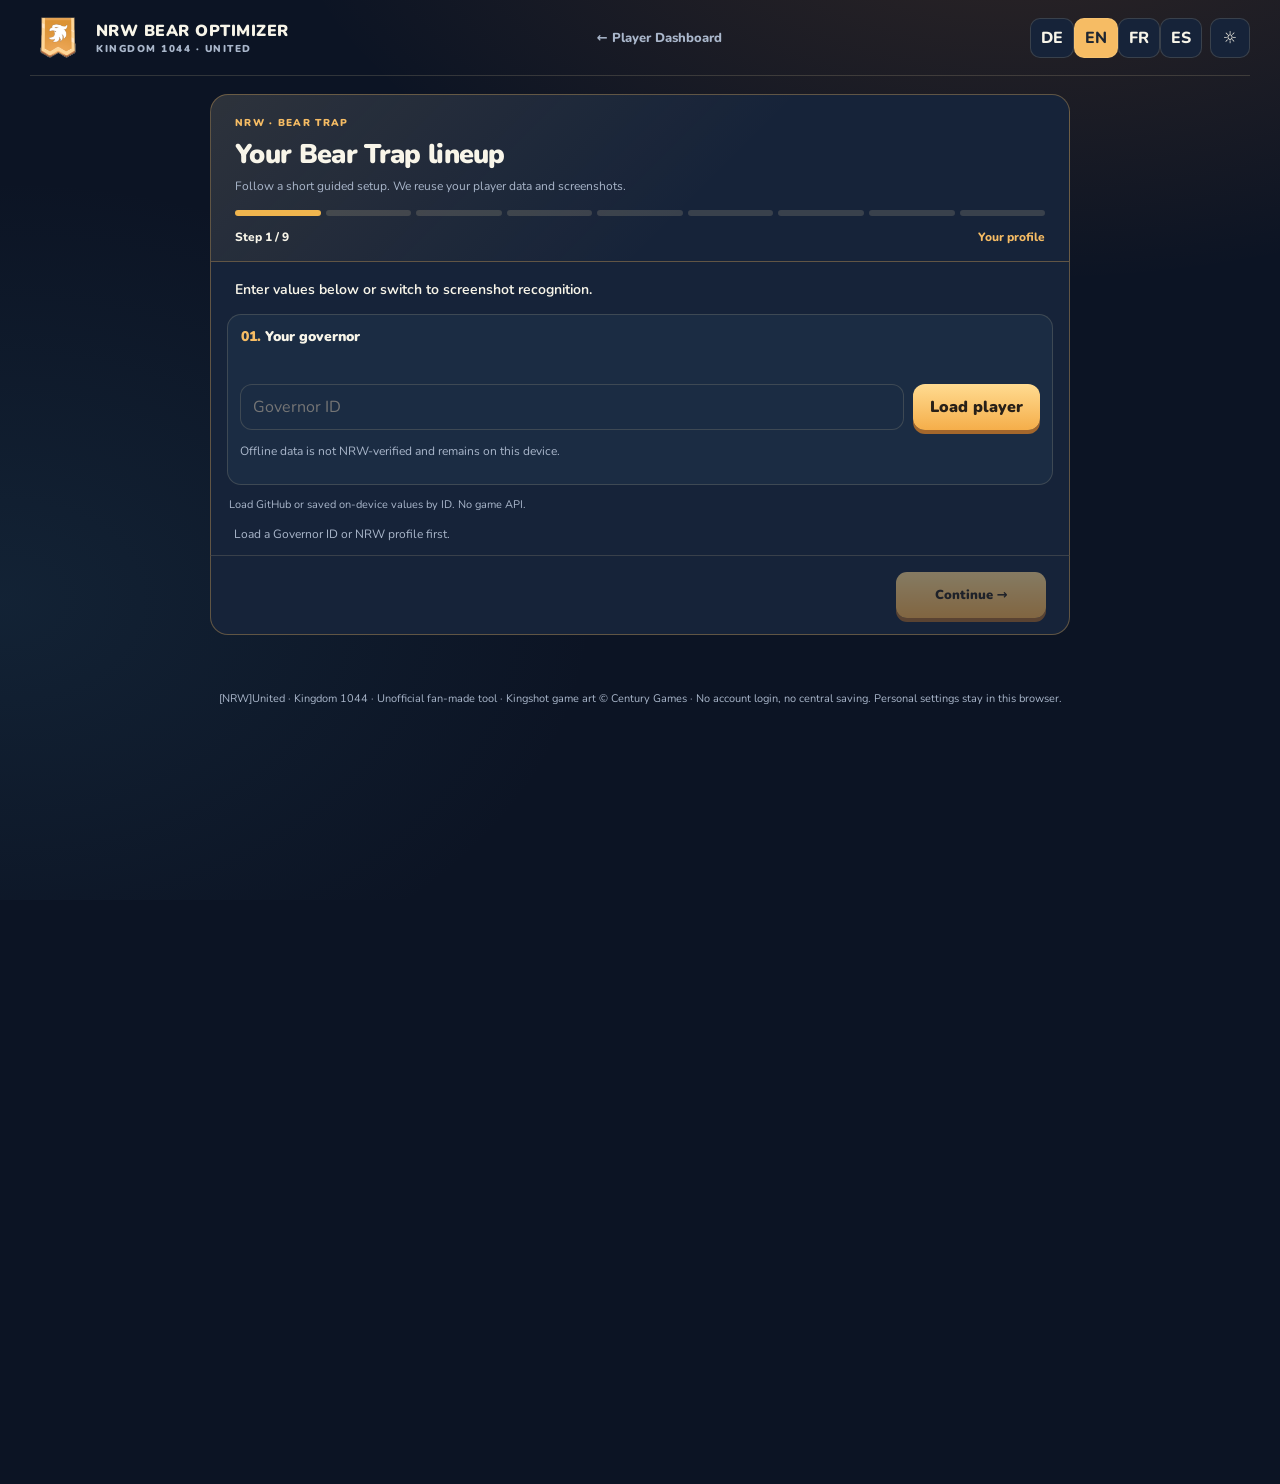
==== commit 70e85f22: "Route the Pages Bear entry to the active V3 optimizer" ====
--- a/bear/index.html
+++ b/bear/index.html
@@ -1,613 +1,609 @@
-<!doctype html>
-<html lang="en" data-theme="dark">
-<head>
-<base href="/bear/">
-<meta charset="utf-8">
-<meta name="viewport" content="width=device-width, initial-scale=1">
-<meta name="theme-color" content="#111827">
-<meta name="description" content="NRW Bear Optimizer: playful rally formations for members of NRW in Kingshot kingdom 1044.">
-<title>NRW Bear Optimizer · Server 1044</title>
-<link rel="icon" href="/assets/nrw-banner.svg" type="image/svg+xml">
-<style>
-@import url('https://fonts.googleapis.com/css2?family=Nunito:wght@400;500;600;700;800;900&display=swap');
-:root{font-family:Nunito,system-ui,sans-serif;color-scheme:dark;--bg:#0c1424;--panel:#162339;--card:#1b2c43;--text:#f8f5e9;--muted:#aab7cb;--line:rgba(242,221,171,.16);--amber:#f6bc64;--amber-deep:#a56b31;--green:#8fe0bc;--red:#ffb2a2;--track:#344057;--shadow:0 22px 80px rgba(0,0,0,.28)}
-html[data-theme="light"]{color-scheme:light;--bg:#f5f0e5;--panel:#fffaf0;--card:#fff;--text:#203047;--muted:#586b7c;--line:rgba(109,86,45,.18);--amber:#9b5d13;--amber-deep:#e9b35d;--green:#147c57;--red:#bd4f39;--track:#dfddda;--shadow:0 22px 70px rgba(74,60,38,.12)}
-*{box-sizing:border-box}body{margin:0;background:radial-gradient(ellipse 1000px 550px at 80% -130px,rgba(239,136,45,.16),transparent 75%),radial-gradient(ellipse 850px 600px at 0 600px,rgba(48,100,130,.18),transparent 70%),var(--bg);color:var(--text);min-height:100vh}button,input,select{font:inherit}button{cursor:pointer}a{color:inherit;text-decoration:none}img{max-width:100%}
-.shell{width:min(1220px,calc(100% - 32px));margin-inline:auto}
-.top{display:flex;align-items:center;justify-content:space-between;gap:16px;padding:16px 0;border-bottom:1px solid var(--line)}
-.brand{display:flex;gap:10px;align-items:center;font-weight:900;letter-spacing:.03em}.brand img{height:43px;width:56px;object-fit:contain}.brand small{font-size:10px;display:block;color:var(--muted);letter-spacing:.15em}
-.top-actions{display:flex;align-items:center;gap:8px}.lang button,.theme{background:var(--panel);border:1px solid var(--line);color:var(--text);border-radius:10px;padding:8px 10px;font-weight:800}.lang button.active{background:var(--amber);color:#1e2631}.theme{min-width:40px}
-.back{font-size:13px;color:var(--muted);font-weight:800}
-header.hero{position:relative;isolation:isolate;overflow:hidden;border:1px solid var(--line);border-radius:26px;margin:24px 0 22px;background:radial-gradient(circle at 80% 40%,rgba(254,173,59,.25),transparent 40%),linear-gradient(110deg,#15283c 0%,#263047 52%,#4a3128 100%);color:#fff5df;min-height:290px;padding:30px clamp(20px,5vw,55px);display:grid;grid-template-columns:minmax(0,1.3fr) minmax(230px,.7fr);align-items:center;box-shadow:var(--shadow)}
-.eyebrow{color:#ffca80;text-transform:uppercase;letter-spacing:.16em;font-size:12px;font-weight:900}.hero h1{font-size:clamp(32px,5vw,58px);line-height:1.05;margin:12px 0 16px;font-weight:900;letter-spacing:-.05em}.hero h1 em{font-style:normal;color:#ffc878}.hero p{line-height:1.55;max-width:550px;color:#d8dbe1;font-weight:600}.boss{position:relative;min-height:230px;display:grid;place-items:center}.boss:before,.boss:after{content:"";position:absolute;aspect-ratio:1;border-radius:50%;width:min(225px,70vw);border:2px dashed rgba(251,196,96,.28);box-shadow:0 0 45px 15px rgba(242,133,39,.11);transform:rotate(-20deg)}.boss:after{width:185px;border-style:solid;opacity:.3;box-shadow:none}.boss img{position:relative;z-index:1;width:160px;filter:drop-shadow(0 20px 30px #161821) drop-shadow(0 0 20px rgba(255,183,80,.45))}.boss-label{position:absolute;z-index:2;bottom:0;left:50%;transform:translateX(-50%);white-space:nowrap;font-size:12px;color:#ffdfac;font-weight:900;letter-spacing:.12em}
-.stickers{display:flex;flex-wrap:wrap;gap:8px}.sticker{font-size:12px;font-weight:900;letter-spacing:.05em;border:1px solid rgba(255,205,123,.26);background:rgba(0,0,0,.18);color:#ffe9c3;border-radius:999px;padding:7px 10px}
-.dashboard{display:grid;grid-template-columns:1fr 310px;align-items:start;gap:18px;padding-bottom:45px}
-.col{display:grid;gap:18px;min-width:0}.panel{border:1px solid var(--line);background:var(--panel);box-shadow:var(--shadow);border-radius:22px;overflow:hidden}.panel-head{display:flex;align-items:center;justify-content:space-between;gap:14px;padding:20px 22px 0}.panel-head h2{margin:0;font-size:19px;font-weight:900}.sub{color:var(--muted);font-size:13px;line-height:1.5;font-weight:600}.panel-body{padding:20px 22px 22px}.gold{color:var(--amber)}.micro{font-size:10px;color:var(--muted);font-weight:900;letter-spacing:.15em;text-transform:uppercase}.hint{font-size:12px;color:var(--muted);line-height:1.55}
-#restricted{display:grid;gap:18px}form.lookup{display:flex;gap:9px;margin-top:14px;flex-wrap:wrap}input,select{min-width:0;border:1px solid var(--line);border-radius:12px;background:var(--card);color:var(--text);padding:11px 12px;outline:none}input:focus-visible,select:focus-visible,button:focus-visible{outline:2px solid var(--amber);outline-offset:2px}input[type=number]{font-variant-numeric:tabular-nums}
-.lookup input{flex:1;min-width:160px}.primary{border:0;background:linear-gradient(180deg,#ffdb91,#f5ae4a);color:#282018;border-radius:12px;padding:11px 17px;font-weight:900;box-shadow:0 4px 0 #a4672c}.primary:hover{filter:brightness(1.04)}.primary:active{transform:translateY(2px);box-shadow:0 2px 0 #a4672c}.primary:disabled{opacity:.6;cursor:wait}.secondary-btn{border:1px solid var(--line);border-radius:10px;background:var(--card);color:var(--text);font-weight:800;padding:9px 12px}.secondary-btn:hover{border-color:var(--amber)}
-.msg{margin-top:12px;padding:12px 14px;border-radius:12px;border:1px solid var(--line);font-size:13px;color:var(--muted);background:var(--card);display:none}.msg.show{display:block}.msg.error{color:var(--red)}.msg.ok{color:var(--green)}
-.player{display:none;align-items:center;gap:12px;margin-top:13px;padding:12px;background:var(--card);border-radius:13px;border:1px solid var(--line)}.player.show{display:flex}.player img{height:50px;width:50px;border-radius:14px;object-fit:cover}.player b{display:block}.player small{color:var(--muted);font-size:12px}
-.hero-row{display:flex;gap:10px;overflow:auto;padding-bottom:4px}.hero-tile{flex:0 0 130px;background:var(--card);border:1px solid var(--line);border-radius:14px;padding:11px;position:relative}.hero-tile .portrait img{width:70px;height:70px;object-fit:contain;filter:drop-shadow(0 8px 12px rgba(0,0,0,.22))}.hero-tile .portrait{height:75px;display:grid;place-items:center;color:var(--amber);font-size:30px;background:radial-gradient(circle at 50% 90%,rgba(238,174,79,.22),transparent),#1d2e45;border-radius:11px;margin-bottom:8px}.hero-tile b{display:block;font-size:13px;white-space:nowrap;overflow:hidden;text-overflow:ellipsis}.hero-tile small{font-size:10px;color:var(--muted)}.hero-tile .stars{font-size:12px;color:#ffd17b;display:block;margin:3px 0}.hero-note{margin:12px 0 0}
-.inputs{display:grid;grid-template-columns:repeat(3,minmax(0,1fr));gap:11px}.field{display:grid;gap:5px}.field label{font-size:11px;color:var(--muted);font-weight:800}.field input{width:100%}.field.compact input{padding:9px 10px}
-.buff-row{display:grid;grid-template-columns:repeat(3,minmax(0,1fr));gap:10px;margin-top:13px}.buff-row .field input{padding:9px}
-.march-list{display:grid;gap:9px}.march{display:grid;grid-template-columns:60px 1fr auto;gap:12px;align-items:center;background:var(--card);border:1px solid var(--line);border-radius:15px;padding:10px 12px;transition:border-color .2s,transform .2s}.march:hover{border-color:rgba(245,182,91,.6)}.march.active{border-color:var(--amber);box-shadow:inset 0 0 0 1px rgba(250,180,70,.35)}.march-id{height:52px;width:52px;border-radius:13px;background:linear-gradient(140deg,#725334,#b17840);display:grid;place-items:center;color:#fff3df;font-weight:900;font-size:11px;text-align:center;line-height:1.1}.march-id.join{background:linear-gradient(140deg,#314a64,#497b9c)}.march-name{display:flex;align-items:center;flex-wrap:wrap;gap:6px;margin-bottom:8px}.march-name b{font-size:13px}.march-name span{font-size:11px;color:var(--muted)}.stackbar{display:flex;height:11px;width:100%;background:var(--track);overflow:hidden;border-radius:999px;gap:1px}.stackbar .i{background:#93abc7}.stackbar .c{background:#9573d0}.stackbar .a{background:#f3b45e}.march-info{text-align:right;white-space:nowrap}.march-info b{font-weight:900;font-size:15px;display:block;font-variant-numeric:tabular-nums}.march-info small{display:block;font-size:10px;color:var(--muted)}
-.editor{margin-top:14px;border:1px dashed rgba(239,184,102,.5);padding:14px;background:var(--card);border-radius:16px}.editor-header{display:flex;align-items:center;justify-content:space-between;gap:10px}.editor-header strong{font-size:14px}.editor-grid{display:grid;grid-template-columns:1fr 1fr;gap:12px;margin-top:11px}.editor-grid input{width:100%}.percent{display:flex;align-items:center;justify-content:space-between;font-size:12px;font-weight:800;margin-top:10px}.percent span{color:var(--amber)}input[type=range]{width:100%;padding:0;border:0;accent-color:#f4b653;cursor:pointer;background:transparent}.preset{display:flex;gap:6px;flex-wrap:wrap;margin-top:12px}.preset button{font-size:11px;font-weight:900;border:1px solid var(--line);border-radius:9px;background:var(--panel);color:var(--text);padding:7px 9px}.preset button:hover{border-color:var(--amber)}.tip{margin-top:8px;font-size:12px;color:var(--muted)}
-.readout{display:grid;grid-template-columns:1fr 1fr;gap:10px}.readout .value{padding:12px;border:1px solid var(--line);border-radius:12px;background:var(--card)}.readout b{display:block;font-size:clamp(18px,3vw,25px);font-weight:900;font-variant-numeric:tabular-nums}.readout small{color:var(--muted);font-size:11px}
-.warning{border-left:3px solid var(--amber);background:var(--card);padding:11px 12px;font-size:12px;color:var(--muted);margin-top:12px;border-radius:6px}
-.game-result{background:radial-gradient(circle at 90% 0,rgba(248,190,93,.15),transparent 70%),var(--card);border:1px solid var(--line);padding:15px;border-radius:15px;margin-top:12px}.damage{font-size:clamp(30px,4vw,48px);font-weight:900;color:var(--amber);font-variant-numeric:tabular-nums;letter-spacing:-.04em}.damage-label{font-size:11px;color:var(--muted);font-weight:800;text-transform:uppercase;letter-spacing:.1em}
-.comparison{display:grid;gap:10px}.comparison-item{display:grid;grid-template-columns:80px 1fr 53px;align-items:center;gap:9px;font-weight:900;font-size:12px}.comparison-item .bar{height:12px;background:var(--track);border-radius:20px;overflow:hidden}.comparison-item .bar i{display:block;height:100%;background:linear-gradient(90deg,#ca8641,#ffdc87);border-radius:20px}.comparison-item span:last-child{text-align:right}
-details{border-top:1px solid var(--line);margin-top:14px;padding-top:14px}summary{cursor:pointer;font-weight:900;color:var(--amber);font-size:13px}details .inputs{margin-top:14px;grid-template-columns:repeat(2,minmax(0,1fr))}
-.footer{padding:14px 0 35px;text-align:center;color:var(--muted);font-size:11px}
-[hidden]{display:none!important}
-@media(max-width:940px){.dashboard{grid-template-columns:1fr}.hero{grid-template-columns:1fr 220px}.right{grid-template-columns:repeat(2,minmax(0,1fr))}.right .panel:last-child{grid-column:1 / -1}}
-@media(max-width:650px){.shell{width:min(100% - 22px,1220px)}.top{gap:6px}.back{display:none}.brand{font-size:13px}.brand img{width:40px}.top-actions{gap:4px}.lang button{font-size:10px;padding:7px}.hero{grid-template-columns:1fr!important;min-height:unset!important;padding:24px!important;gap:5px}.hero h1{font-size:39px}.hero p{font-size:13px}.boss{min-height:150px}.boss img{width:112px}.boss:before{width:145px}.boss:after{width:120px}.boss-label{bottom:-4px}.panel-head{padding:16px 15px 0}.panel-body{padding:15px}.inputs{gap:8px}.buff-row{gap:8px}.right{display:grid;grid-template-columns:1fr}.right .panel:last-child{grid-column:auto}.march{grid-template-columns:43px 1fr auto;gap:7px;padding:9px}.march-id{width:39px;height:43px;font-size:10px}.march-info b{font-size:12px}.march-info small{font-size:9px}.march-name b{font-size:12px}.editor-grid{grid-template-columns:1fr}.comparison-item{grid-template-columns:76px 1fr 45px}}
-
-/* Screenshot-free Bear intake */
-.bear-manual-entry{min-width:0;margin:10px 0 20px}
-.bear-manual-modebar{display:flex;gap:8px;flex-wrap:wrap;padding:12px 0}
-.bear-manual-modebar button{flex:1 1 140px;min-height:45px;font-size:14px}
-.bear-manual-modebar button.is-active{background:var(--amber);color:#1c2632;border-color:var(--amber)}
-.bear-manual-body{padding:12px 0 18px}
-.bear-manual-body h3{font-size:17px;margin:8px 0 6px}
-.bear-manual-body h4{font-size:14px;margin:8px 0}
-.bear-manual-troops{display:grid;gap:12px;margin-top:16px}
-.bear-manual-troop-row{display:grid;grid-template-columns:repeat(4,minmax(0,1fr)) auto;gap:8px;align-items:end;padding:14px;border:1px solid var(--line);border-radius:16px;background:var(--card);min-width:0}
-.bear-manual-field{display:grid;gap:6px;font-size:12px;font-weight:800;color:var(--muted);min-width:0}
-.bear-manual-field input,.bear-manual-field select{width:100%;min-width:0;font-size:15px;padding:11px 10px;min-height:46px}
-.bear-manual-add{margin-top:12px;width:100%;border-style:dashed;min-height:48px}
-.bear-manual-remove{font-size:12px;min-height:46px;align-self:end;color:var(--red)}
-.bear-manual-stat-grid{display:grid;grid-template-columns:repeat(2,minmax(0,1fr));gap:12px;margin:12px 0}
-.bear-manual-hero-grid{display:grid;grid-template-columns:repeat(auto-fill,minmax(92px,1fr));gap:9px}
-.bear-manual-season{margin:20px 0;padding:12px;border:1px solid var(--line);border-radius:16px;background:var(--card)}
-.bear-manual-hero-card{width:100%;min-height:126px;min-width:0;display:flex;flex-direction:column;align-items:center;gap:4px;justify-content:flex-start;border:2px solid var(--line);border-radius:13px;color:var(--muted);background:var(--panel);padding:7px 4px;overflow:hidden}
-.bear-manual-hero-card img{height:65px;width:65px;object-fit:contain;filter:grayscale(1);opacity:.44;transition:filter .2s,opacity .2s}
-.bear-manual-hero-card.is-owned{color:var(--text);border-color:var(--amber);background:color-mix(in srgb,var(--amber) 9%,var(--panel))}
-.bear-manual-hero-card.is-owned img{filter:none;opacity:1}
-.bear-manual-hero-card b{font-size:12px;line-height:1.1;text-align:center;overflow-wrap:anywhere}
-.bear-manual-hero-card small{font-size:10px;text-align:center}
-.bear-manual-hero-edit{font-size:15px;line-height:1;padding:3px 12px;border:1px solid var(--line);border-radius:10px;margin-top:auto;cursor:pointer;color:var(--amber)}
-.bear-manual-hero-edit[hidden]{display:none}
-.bear-manual-hero-card[data-rarity="legendary"].is-owned{box-shadow:inset 0 0 0 1px rgba(246,188,100,.3)}
-.bear-manual-hero-card[data-rarity="epic"].is-owned{border-color:#b08ee4}
-.bear-manual-hero-card[data-rarity="rare"].is-owned{border-color:#78b6ed}
-.bear-manual-hero-editor,.bear-manual-detail-card,.bear-manual-pet-card{margin:14px 0;padding:14px;border:1px solid var(--line);border-radius:16px;background:var(--card)}
-.bear-manual-hero-edit-head{display:flex;gap:12px;align-items:center;margin-bottom:10px}
-.bear-manual-hero-edit-head img{width:55px;height:55px;object-fit:contain;border-radius:12px}
-.bear-manual-hero-edit-head h3,.bear-manual-hero-edit-head h4{margin:0}
-.bear-manual-check{display:flex;align-items:center;gap:8px;font-size:13px;align-self:center;min-height:46px}
-.bear-manual-check input{width:20px;height:20px}
-@media(max-width:650px){
- .bear-manual-troop-row{grid-template-columns:repeat(2,minmax(0,1fr))}
- .bear-manual-remove{grid-column:1 / -1}
- .bear-manual-hero-grid{grid-template-columns:repeat(3,minmax(0,1fr))}
- .bear-manual-season{padding:9px}
- .bear-manual-field input,.bear-manual-field select{font-size:16px}
-}
-</style>
-<link rel="stylesheet" href="./v2.css">
-<link rel="stylesheet" href="./ux.css">
-<link rel="stylesheet" href="./screenshot-importer.css">
-<link rel="stylesheet" href="./intake-ui.css?v=bear-i18n-20261011-1">
-<link rel="stylesheet" href="./wizard.css?v=formation-full-video-20261011-1"><link rel="stylesheet" href="./buff-import.css?v=pet-valora-originals-20261010-4">
-</head>
-<body>
-<div class="shell">
-<nav class="top">
- <a class="brand" href="/dashboard/"><img src="/assets/nrw-banner.svg" alt="NRW"><span>NRW BEAR OPTIMIZER<small>KINGDOM 1044 · UNITED</small></span></a>
- <a class="back" href="/dashboard/" data-t="back">← Player Dashboard</a>
- <div class="top-actions"><div class="lang" aria-label="Language"><button data-lang="de">DE</button><button data-lang="en">EN</button><button data-lang="fr">FR</button><button data-lang="es">ES</button></div><button class="theme" id="themeButton" aria-label="Change theme">☼</button></div>
-</nav>
-<header class="hero">
-  <div>
-    <div class="eyebrow">⚔️ NRW · THE BEAR ARENA</div>
-    <h1><span data-t="heroTitle">Make every march</span><br><em data-t="heroTitle2">count.</em></h1>
-    <p data-t="heroDesc">Build your seven-march lineup, compare troop formations and battle the bear on paper before the trap opens.</p>
-    <div class="stickers"><span class="sticker">🐻 BEAR TRAP</span><span class="sticker">⚔ 1 + 6 RALLIES</span><span class="sticker">★ NRW ONLY</span></div>
-  </div>
-  <div class="boss"><img src="https://got-global-wiki.s3.us-west-1.amazonaws.com/wp-content/uploads/2026/01/jump_icon_40088.png" alt="Kingshot Bear Trap"><span class="boss-label">BOSS · BEAR TRAP</span></div>
-</header>
-<main class="dashboard">
-<div class="col">
-<section class="panel">
- <div class="panel-head"><h2><span class="gold">01.</span> <span data-t="profileTitle">Your governor</span></h2><span class="micro">MIGHTPULSE API</span></div>
- <div class="panel-body">
-   <div class="sub" data-t="profileInfo">Enter your Governor ID. Only members of [NRW]United, alliance 105300097 on kingdom 1044, can use the optimizer.</div>
-   <form id="lookupForm" class="lookup"><input id="governorId" inputmode="numeric" pattern="[0-9]{5,20}" maxlength="20" placeholder="Governor ID" aria-label="Governor ID" required><button class="primary" id="lookupButton" type="submit" data-t="load">Load player</button></form>
-   <div class="preset"><button class="secondary-btn" type="button" id="offlineMode" data-t="offlineMode">🛠 Offline testen</button><label class="secondary-btn" style="cursor:pointer">📂 <span data-t="jsonImportLabel">MightPulse-JSON importieren</span><input id="jsonImport" hidden type="file" accept=".json,application/json"></label></div>
-   <details><summary data-t="jsonPasteTitle">API-JSON direkt einfügen</summary>
-  <textarea id="jsonText" rows="4" style="width:100%;margin-top:10px;resize:vertical;background:var(--card);color:var(--text);border:1px solid var(--line);border-radius:12px;padding:12px" placeholder='{ "ok": true, "player": { ... } }'></textarea>
-  <button id="jsonPasteSubmit" class="secondary-btn" type="button" data-t="jsonPasteButton">JSON lokal übernehmen</button>
- </details>
- <p class="hint" data-t="offlineWarning">Offline-Daten werden nicht gegen die NRW-Mitgliedschaft geprüft und bleiben nur auf deinem Gerät.</p>
-   <div class="msg" id="lookupMessage" role="status" aria-live="polite"></div>
-   <div class="player" id="playerInfo"><img id="playerAvatar" alt=""><div><b id="playerName"></b><small id="playerMeta"></small></div></div>
- </div>
-</section>
-<div id="restricted" hidden>
-<section class="panel">
- <div class="panel-head"><h2><span class="gold">02.</span> <span data-t="heroTitleSection">Hero deck</span></h2><span class="micro">★ ARENA FIVE</span></div>
- <div class="panel-body"><div class="hero-row" id="heroes"></div><p class="hint hero-note" data-t="heroNote">The API only reveals the five arena defense heroes. Starter and join heroes can be edited manually below.</p></div>
-</section>
-<section class="panel">
-<div class="panel-head"><h2>🎒 <span data-t="missingTitle">Fehlende Spieldaten ergänzen</span></h2><span class="micro">LOCAL SAVE</span></div>
-<div class="panel-body">
-<p class="hint" data-t="missingHelp">Diese Angaben werden nur dokumentiert. Aktuelle Truppen, Offensive und Marschkapazität gibst du im Truppenarsenal ein. Keine Boni doppelt addieren!</p>
-<details open><summary data-t="petLevels">Begleiter / Aktive Fähigkeiten</summary><div class="inputs">
-<div class="field"><label>Panther Level</label><input id="pantherLevel" type="number" min="0"></div>
-<div class="field"><label>Nashorn Level</label><input id="rhinoLevel" type="number" min="0"></div>
-<div class="field"><label>Bison Level</label><input id="bisonLevel" type="number" min="0"></div>
-<div class="field"><label>Elch Level</label><input id="mooseLevel" type="number" min="0"></div>
-<div class="field"><label>Panther Tödlichkeit %</label><input id="pantherBuff" type="number" min="0" step=".1"></div>
-<div class="field"><label>Nashorn Angriff %</label><input id="rhinoBuff" type="number" min="0" step=".1"></div>
-</div></details>
-<details><summary data-t="valoraLevels">Valora / Meister</summary><div class="inputs">
-<div class="field"><label>Skill 1</label><input id="valora1" type="number" min="0"></div>
-<div class="field"><label>Skill 2</label><input id="valora2" type="number" min="0"></div>
-<div class="field"><label>Skill 3</label><input id="valora3" type="number" min="0"></div>
-<div class="field"><label>Skill 4</label><input id="valora4" type="number" min="0"></div>
-<div class="field"><label>Affinität</label><input id="affinity" type="number" min="0"></div>
-<div class="field"><label>Rally-Kapazität extra</label><input id="rallyCapacity" type="number" min="0"></div>
-</div></details>
-<details><summary data-t="gearLevels">GovGear und Talismane</summary><div class="inputs">
-<div class="field"><label>GovGear Infanterie</label><input id="gearInf" maxlength="100"></div>
-<div class="field"><label>GovGear Kavallerie</label><input id="gearCav" maxlength="100"></div>
-<div class="field"><label>GovGear Bogenschützen</label><input id="gearArch" maxlength="100"></div>
-<div class="field"><label>Talismane Infanterie</label><input id="charmInf" maxlength="100" placeholder="4/4/4"></div>
-<div class="field"><label>Talismane Kavallerie</label><input id="charmCav" maxlength="100" placeholder="4/4/4"></div>
-<div class="field"><label>Talismane Bogenschützen</label><input id="charmArch" maxlength="100" placeholder="4/4/4"></div>
-</div></details>
-<details><summary data-t="missingHeroes">Helden außerhalb des Arena-Teams</summary><div class="inputs">
-<div class="field"><label>Infanterie-Held</label><input id="infHero" maxlength="90"></div>
-<div class="field"><label>Sterne / Skills / Widget</label><input id="infHeroStats" maxlength="90"></div>
-<div class="field"><label>Kavallerie-Held</label><input id="cavHero" maxlength="90"></div>
-<div class="field"><label>Sterne / Skills / Widget</label><input id="cavHeroStats" maxlength="90"></div>
-<div class="field"><label>Bogenschützen-Held</label><input id="archHero" maxlength="90"></div>
-<div class="field"><label>Sterne / Skills / Widget</label><input id="archHeroStats" maxlength="90"></div>
-</div></details>
-</div></section>
-<section class="panel">
- <div class="panel-head"><h2><span class="gold">03.</span> <span data-t="army">Troop arsenal</span></h2><span class="micro" data-t="private">LOCAL ONLY</span></div>
- <div class="panel-body">
-  <div class="inputs">
-    <div class="field"><label for="troopsI" data-t="inf">Infantry</label><input type="number" min="0" step="1" id="troopsI" placeholder="0"></div>
-    <div class="field"><label for="troopsC" data-t="cav">Cavalry</label><input type="number" min="0" step="1" id="troopsC" placeholder="0"></div>
-    <div class="field"><label for="troopsA" data-t="arch">Archers</label><input type="number" min="0" step="1" id="troopsA" placeholder="0"></div>
-  </div>
-  <div class="buff-row">
-    <div class="field"><label for="cap" data-t="baseCap">March capacity (unbuffed)</label><input id="cap" type="number" min="0" step="1" placeholder="0"></div>
-    <div class="field"><label for="master" data-t="masterBuff">Valora bonus</label><input id="master" type="number" min="0" step="1" placeholder="0"></div>
-    <div class="field"><label for="pet" data-t="petBuff">Bison bonus</label><input id="pet" type="number" min="0" step="1" placeholder="0"></div>
-  </div>
-  <details open><summary data-t="extraStats">Optional: offensive battle stats for theoretical scoring</summary>
-    <p class="hint" data-t="statsHelp">Enter attack and lethality percentages for each troop class. Missing values are treated as 0%, not estimated from gear.</p>
-    <div class="inputs">
-      <div class="field"><label data-t="iAtk">Infantry attack %</label><input id="iAtk" type="number" step=".1" min="0"></div>
-      <div class="field"><label data-t="iLet">Infantry lethality %</label><input id="iLet" type="number" step=".1" min="0"></div>
-      <div class="field"><label data-t="cAtk">Cavalry attack %</label><input id="cAtk" type="number" step=".1" min="0"></div>
-      <div class="field"><label data-t="cLet">Cavalry lethality %</label><input id="cLet" type="number" step=".1" min="0"></div>
-      <div class="field"><label data-t="aAtk">Archer attack %</label><input id="aAtk" type="number" step=".1" min="0"></div>
-      <div class="field"><label data-t="aLet">Archer lethality %</label><input id="aLet" type="number" step=".1" min="0"></div>
-    </div>
-  </details>
- </div>
-</section>
-<section class="panel">
- <div class="panel-head"><h2><span class="gold">04.</span> <span data-t="formation">Seven-march war room</span></h2><span class="micro">1 LEAD · 6 JOIN</span></div>
- <div class="panel-body">
-   <div class="march-list" id="marches"></div>
-   <div class="editor">
-    <div class="editor-header"><strong id="editTitle">Rally leader</strong><span class="micro" data-t="edit">EDIT MARCH</span></div>
-    <div class="editor-grid"><div class="field"><label data-t="firstHero">First hero / lineup</label><input type="text" id="heroInput" maxlength="70" placeholder="Hero name"></div><div class="field"><label data-t="preset">Formation preset</label><select id="preset"><option value="1/12/87">1 / 12 / 87</option><option value="1/10/89">1 / 10 / 89</option><option value="5/5/90">5 / 5 / 90</option><option value="5/15/80">5 / 15 / 80</option><option value="1/1/98">1 / 1 / 98</option><option value="10/10/80">10 / 10 / 80</option><option value="2.5/15/82.5">2.5 / 15 / 82.5</option><option value="custom" data-t="custom">Custom</option></select></div></div>
-    <div class="percent"><span data-t="inf">Infantry</span><span id="infLabel">1%</span></div><input id="iSlider" type="range" min="0" max="100" step=".5">
-    <div class="percent"><span data-t="cav">Cavalry</span><span id="cavLabel">12%</span></div><input id="cSlider" type="range" min="0" max="100" step=".5">
-    <div class="percent"><span data-t="arch">Archers</span><span id="archLabel">87%</span></div><input id="archSlider" type="range" min="0" max="100" step=".5" aria-label="Archers percentage">
-    <div class="preset"><button type="button" id="copyJoins" data-t="allJoins">Apply selected ratio to all 6 joins</button></div>
-    <details id="leaderPanel" hidden><summary data-t="leaderStatsTitle">Kampfwerte des Rallyleaders</summary>
-<p class="hint" data-t="leaderStatsHelp">Für Joins gelten die Stats des Rallyleaders. Ohne seine Werte keine persönliche Schadensprognose.</p>
-<div class="inputs">
-<div class="field"><label>Inf Angriff %</label><input id="leader_iAtk" type="number" min="0" step=".1"></div>
-<div class="field"><label>Inf Tödlichkeit %</label><input id="leader_iLet" type="number" min="0" step=".1"></div>
-<div class="field"><label>Kav Angriff %</label><input id="leader_cAtk" type="number" min="0" step=".1"></div>
-<div class="field"><label>Kav Tödlichkeit %</label><input id="leader_cLet" type="number" min="0" step=".1"></div>
-<div class="field"><label>Bog Angriff %</label><input id="leader_aAtk" type="number" min="0" step=".1"></div>
-<div class="field"><label>Bog Tödlichkeit %</label><input id="leader_aLet" type="number" min="0" step=".1"></div>
-</div></details>
-<p class="tip" data-t="formationHelp">Tap any march to change its lineup and formation. Values recalculate for all seven marches.</p>
-   </div>
- </div>
-</section>
-</div>
-</div>
-<aside class="col right" id="rightSide">
-<section class="panel">
- <div class="panel-head"><h2 data-t="resources">Resource check</h2><span>🎒</span></div>
- <div class="panel-body">
-  <div class="readout"><div class="value"><b id="capValue">—</b><small data-t="perMarch">Capacity / march</small></div><div class="value"><b id="usedValue">—</b><small data-t="totalDeployed">Troops deployed</small></div><div class="value"><b id="archLeft">—</b><small data-t="archLeft">Archers remaining</small></div><div class="value"><b id="joinFill">—</b><small data-t="joinFill">Join fill rate</small></div></div>
-  <div class="warning" id="resourceNotice" data-t="unlockHint">Load a verified NRW profile to activate the war room.</div>
- </div>
-</section>
-<section class="panel">
- <div class="panel-head"><h2 data-t="simTitle">Battle simulator</h2><span>⚔️</span></div>
- <div class="panel-body">
- <p class="sub" data-t="simHelp">This is an experimental relative indicator, NOT actual game damage. Hero procs, troop base stats and rally-leader values are not fully modeled.</p>
- <div class="game-result"><div class="damage-label" data-t="damageIndex">Estimated relative damage index</div><div class="damage" id="score">—</div><div class="hint" data-t="simFoot">For comparisons only · unvalidated model</div></div>
- <p class="hint" id="scoreStatus" role="status" aria-live="polite"></p>
- <button id="simulate" class="primary" style="width:100%;margin-top:12px" type="button" data-t="simulate">⚔ Simulate attack</button>
- </div>
-</section>
-<section class="panel">
- <div class="panel-head"><h2 data-t="compare">Formation matchup</h2><span>🏆</span></div>
- <div class="panel-body"><p class="hint" data-t="compareHelp">Join preset comparison, with the same lead march and available troops.</p><div class="comparison" id="compareResults"><div class="hint">—</div></div></div>
-</section>
-</aside>
-</main>
-<footer class="footer">[NRW]United · Kingdom 1044 · Unofficial fan-made tool · Kingshot game art © Century Games · <span data-t="footerNote">No account login, no central saving. Personal settings stay in this browser.</span></footer>
-</div>
-<script src="./combat.js?v=20261012-21"></script>
-<script>
-(function(){
-'use strict';
-var languages = {
- en:{back:'← Player Dashboard',heroTitle:'Make every march',heroTitle2:'count.',heroDesc:'Build your available marches, compare troop formations and battle the bear on paper before the trap opens.',profileTitle:'Your governor',profileInfo:'Enter your Governor ID. Only members of [NRW]United, alliance 105300097 on kingdom 1044, can use the optimizer.',load:'Load player',heroTitleSection:'Hero deck',heroNote:'The API only reveals the five arena defense heroes. Starter and join heroes can be edited manually below.',army:'Troop arsenal',private:'LOCAL ONLY',inf:'Infantry',cav:'Cavalry',arch:'Archers',baseCap:'March capacity (unbuffed)',masterBuff:'Valora bonus',petBuff:'Bison bonus',extraStats:'Optional: offensive battle stats for theoretical scoring',statsHelp:'Enter attack and lethality percentages for each troop class. Missing values are treated as 0%, not estimated from gear.',iAtk:'Infantry attack %',iLet:'Infantry lethality %',cAtk:'Cavalry attack %',cLet:'Cavalry lethality %',aAtk:'Archer attack %',aLet:'Archer lethality %',formation:'March war room · 1–7 marches',edit:'EDIT MARCH',firstHero:'First hero / lineup',preset:'Formation preset',custom:'Custom',allJoins:'Apply to all active joins',formationHelp:'Tap any march to change its lineup and formation. Values recalculate for all seven marches.',resources:'Resource check',perMarch:'Capacity / march',totalDeployed:'Troops deployed',archLeft:'Archers remaining',joinFill:'Join fill rate',unlockHint:'Load a verified NRW profile to activate the war room.',simTitle:'Battle simulator',simHelp:'This is an experimental relative indicator, NOT actual game damage. Hero procs, troop base stats and rally-leader values are not fully modeled.',damageIndex:'Estimated relative damage index',simFoot:'For comparisons only · unvalidated model',simulate:'⚔ Simulate attack',compare:'Formation matchup',compareHelp:'Join preset comparison, with the same lead march and available troops.',footerNote:'No account login, no central saving. Personal settings stay in this browser.',starter:'START',join:'JOIN',hero:'Hero',fill:'filled',noData:'Enter your troop counts and base march capacity to see results.',shortage:'Some marches cannot be fully filled. Selected joins are scaled down evenly after reserving the starter.',ready:'All selected marches are filled under this assumed capacity.',notMember:'This ID does not currently belong to NRW on kingdom 1044.',missingKey:'Bear API is not yet configured on this preview. The game page is ready, but profile lookup requires a new server-side API key.',notFound:'Player ID not found.',badId:'Please enter a valid Governor ID.',busy:'Fetching profile… the provider may take up to one minute.',rate:'The data provider is rate-limiting requests. Try again later.',failed:'Player lookup failed. Please retry later.',saved:'Profile loaded. Manual data stays on your device.',lead:'YOUR RALLY',heroesUnavailable:'No arena heroes returned.',privateStats:'Arena heroes only · hidden equipment is not imported',unknownStats:'Enter offensive stats for meaningful damage-index comparisons.'},
- de:{back:'← Spieler-Dashboard',heroTitle:'Jeder Marsch',heroTitle2:'zählt.',heroDesc:'Stelle deine verfügbaren Märsche zusammen, vergleiche Truppenformationen und simuliere die Bärenfalle vor dem nächsten Kampf.',profileTitle:'Dein Governor',profileInfo:'Gib deine Governor-ID ein. Nur [NRW]United, Allianz-ID 105300097 auf Server 1044, kann den Optimierer nutzen.',load:'Spieler laden',heroTitleSection:'Heldendeck',heroNote:'Die API zeigt nur fünf Arena-Verteidigungshelden. Starter- und Join-Helden lassen sich unten manuell anpassen.',army:'Truppenarsenal',private:'NUR AUF DIESEM GERÄT',inf:'Infanterie',cav:'Kavallerie',arch:'Bogenschützen',baseCap:'Marschkapazität ohne Buffs',masterBuff:'Valora-Bonus',petBuff:'Bison-Bonus',extraStats:'Optional: Offensive Kampfstats für theoretische Prognosen',statsHelp:'Gib Angriff und Tödlichkeit je Truppenklasse in Prozent ein. Leere Felder zählen als 0 %, nicht als ausgerüstete Boni.',iAtk:'Infanterie Angriff %',iLet:'Infanterie Tödlichkeit %',cAtk:'Kavallerie Angriff %',cLet:'Kavallerie Tödlichkeit %',aAtk:'Bogenschützen Angriff %',aLet:'Bogenschützen Tödlichkeit %',formation:'Marsch-Kommandozentrale · 1–7',edit:'MARSCH BEARBEITEN',firstHero:'Erster Held / Aufstellung',preset:'Formationsvorlage',custom:'Eigene Formation',allJoins:'Auf alle aktiven Joins anwenden',formationHelp:'Tippe einen Marsch an, um Helden und Formation zu ändern. Alle sieben Märsche werden neu berechnet.',resources:'Truppencheck',perMarch:'Kapazität je Marsch',totalDeployed:'Eingesetzte Truppen',archLeft:'Bogenschützen übrig',joinFill:'Join-Auslastung',unlockHint:'Lade ein bestätigtes NRW-Profil, um den Optimierer freizuschalten.',simTitle:'Bären-Simulator',simHelp:'Ein experimenteller relativer Index, KEIN echter Kingshot-Schaden. Helden-Auslösungen, Truppenbasiswerte und fremde Rallyleader sind noch nicht vollständig modelliert.',damageIndex:'Geschätzter relativer Schadensindex',simFoot:'Nur zum Vergleichen · unvalidiertes Modell',simulate:'⚔ Angriff simulieren',compare:'Formationsduell',compareHelp:'Vergleich von Join-Vorlagen mit gleicher eigener Rally und denselben verfügbaren Truppen.',footerNote:'Kein Login, keine zentrale Speicherung. Persönliche Eingaben bleiben in deinem Browser.',starter:'START',join:'JOIN',hero:'Held',fill:'gefüllt',noData:'Trage deine Truppenanzahlen und die Marschkapazität ein.',shortage:'Nicht alle Märsche passen. Die eigene Rally hat Vorrang; aktive Joins werden gleichmäßig verkleinert.',ready:'Alle ausgewählten Märsche sind bei der angenommenen Kapazität vollständig gefüllt.',notMember:'Diese Governor-ID gehört derzeit nicht zur Allianz NRW auf Server 1044.',missingKey:'Der API-Schlüssel für diesen Teststand ist noch nicht serverseitig eingerichtet. Die Oberfläche ist fertig, aber die Spielerabfrage noch nicht aktiv.',notFound:'Spieler-ID nicht gefunden.',badId:'Bitte gib eine gültige Governor-ID ein.',busy:'Profil wird geladen … die API kann bis zu einer Minute benötigen.',rate:'Der Datenanbieter begrenzt gerade die Anfragen. Später erneut versuchen.',failed:'Spielerabruf fehlgeschlagen. Bitte später erneut versuchen.',saved:'Profil geladen. Eigene Eingaben bleiben auf deinem Gerät.',lead:'EIGENE RALLY',heroesUnavailable:'Keine Arena-Helden geliefert.',privateStats:'Nur Arena-Helden · verborgene Ausrüstung wird nicht importiert',unknownStats:'Für sinnvolle Schadensvergleiche bitte die offensiven Werte ergänzen.'},
- fr:{back:'← Tableau de bord',heroTitle:'Chaque marche',heroTitle2:'compte.',heroDesc:'Compose tes sept marches, compare les formations et simule le piège à ours avant le prochain combat.',profileTitle:'Ton gouverneur',profileInfo:'Saisis ton identifiant. Seuls les joueurs de [NRW]United (alliance 105300097, royaume 1044) peuvent utiliser cet outil.',load:'Charger le joueur',heroTitleSection:'Cartes de héros',heroNote:"L’API ne montre que cinq héros de défense d’arène. Tu peux modifier les héros de départ et de renfort ci-dessous.",army:'Réserve de troupes',private:'LOCAL UNIQUEMENT',inf:'Infanterie',cav:'Cavalerie',arch:'Archers',baseCap:'Capacité sans bonus',masterBuff:'Bonus Valora',petBuff:'Bonus Bison',extraStats:'Facultatif : statistiques offensives pour les estimations',statsHelp:'Saisis attaque et létalité de chaque type de troupes en %. Les champs vides valent 0 %, sans estimation des équipements.',iAtk:'Attaque infanterie %',iLet:'Létalité infanterie %',cAtk:'Attaque cavalerie %',cLet:'Létalité cavalerie %',aAtk:'Attaque archers %',aLet:'Létalité archers %',formation:'Salle de guerre : 1–7 marches',edit:'MODIFIER LA MARCHE',firstHero:'Premier héros / équipe',preset:'Formation prédéfinie',custom:'Personnalisée',allJoins:'Appliquer à tous les renforts actifs',formationHelp:'Touche une marche pour modifier ses héros et sa formation. Les sept marches sont recalculées.',resources:'Contrôle des troupes',perMarch:'Capacité par marche',totalDeployed:'Troupes déployées',archLeft:'Archers restants',joinFill:'Remplissage renforts',unlockHint:'Charge un profil NRW confirmé pour débloquer les fonctions.',simTitle:'Simulateur',simHelp:"Indicateur relatif expérimental, PAS les dégâts réels du jeu. Les talents aléatoires, les valeurs de base et les chefs d'autres rallyes ne sont pas complètement modélisés.",damageIndex:'Indice relatif de dégâts estimés',simFoot:'Comparaison uniquement · modèle non validé',simulate:'⚔ Simuler',compare:'Duels de formations',compareHelp:'Comparaison des renforts avec le même rallye personnel et les mêmes troupes.',footerNote:'Sans connexion ni stockage central. Tes valeurs restent sur cet appareil.',starter:'DÉPART',join:'RENFORT',hero:'Héros',fill:'rempli',noData:'Saisis tes troupes et ta capacité de marche.',shortage:'Toutes les marches ne sont pas complètes. Le rallye personnel est prioritaire et les renforts actifs sont réduits équitablement.',ready:'Toutes les marches choisies sont complètes avec cette capacité.',notMember:"Cet identifiant n'appartient pas à NRW dans le royaume 1044.",missingKey:"La clé API n'est pas encore configurée pour cet aperçu. L’interface est prête, mais l'import du profil est désactivé.",notFound:'Identifiant introuvable.',badId:'Saisis un identifiant valide.',busy:'Chargement du profil… cela peut durer une minute.',rate:'Le fournisseur limite les requêtes. Réessaie plus tard.',failed:'Échec du chargement. Réessaie plus tard.',saved:'Profil chargé. Les saisies manuelles restent sur cet appareil.',lead:'MON RALLYE',heroesUnavailable:"Aucun héros d'arène fourni.",privateStats:"Héros d’arène seulement · équipements masqués non importés",unknownStats:'Renseigne les statistiques offensives pour des comparaisons significatives.'},
- es:{
-  "back": "← Panel de jugadores",
-  "heroTitle": "Cada marcha",
-  "heroTitle2": "cuenta.",
-  "heroDesc": "Organiza tus marchas disponibles, compara formaciones y simula la trampa del oso antes de la batalla.",
-  "profileTitle": "Tu gobernador",
-  "profileInfo": "Introduce tu ID de gobernador. El optimizador está destinado a miembros de [NRW]United, alianza 105300097 del reino 1044.",
-  "load": "Cargar jugador",
-  "heroTitleSection": "Tus héroes",
-  "heroNote": "La API muestra hasta cinco héroes de defensa de arena. Puedes ajustar manualmente tus héroes de salida y apoyo.",
-  "army": "Reservas de tropas",
-  "private": "SOLO LOCAL",
-  "inf": "Infantería",
-  "cav": "Caballería",
-  "arch": "Arqueros",
-  "baseCap": "Capacidad de marcha sin bonificaciones",
-  "masterBuff": "Bonificación de Valora",
-  "petBuff": "Bonificación de Bison",
-  "extraStats": "Opcional: estadísticas ofensivas para estimaciones",
-  "statsHelp": "Introduce los porcentajes de ataque y letalidad por tipo de tropa. No se estiman los datos que faltan a partir del equipo.",
-  "iAtk": "Ataque de infantería %",
-  "iLet": "Letalidad de infantería %",
-  "cAtk": "Ataque de caballería %",
-  "cLet": "Letalidad de caballería %",
-  "aAtk": "Ataque de arqueros %",
-  "aLet": "Letalidad de arqueros %",
-  "formation": "Sala de guerra · 1–7 marchas",
-  "edit": "EDITAR MARCHA",
-  "firstHero": "Primer héroe / formación",
-  "preset": "Formación predefinida",
-  "custom": "Personalizada",
-  "allJoins": "Aplicar a todos los apoyos activos",
-  "formationHelp": "Toca una marcha para cambiar sus héroes y formación. Se recalculan las siete marchas.",
-  "resources": "Control de tropas",
-  "perMarch": "Capacidad por marcha",
-  "totalDeployed": "Tropas desplegadas",
-  "archLeft": "Arqueros restantes",
-  "joinFill": "Ocupación de apoyos",
-  "unlockHint": "Carga un perfil de NRW para activar la herramienta.",
-  "simTitle": "Simulador de batalla",
-  "simHelp": "Indicador relativo experimental, NO el daño real del juego. Las habilidades, estadísticas base y líderes de otros rallies aún no están completamente modelados.",
-  "damageIndex": "Índice relativo de daño estimado",
-  "simFoot": "Solo para comparar · modelo no validado",
-  "simulate": "⚔ Simular ataque",
-  "compare": "Comparar formaciones",
-  "compareHelp": "Comparación de apoyos con la misma marcha inicial y las tropas disponibles.",
-  "footerNote": "Sin inicio de sesión ni almacenamiento central. Los datos personales se guardan en este navegador.",
-  "starter": "INICIO",
-  "join": "APOYO",
-  "hero": "Héroe",
-  "fill": "completo",
-  "noData": "Introduce la cantidad de tropas y la capacidad base de marcha.",
-  "shortage": "No todas las marchas pueden completarse. La marcha inicial tiene prioridad; los apoyos se reducen proporcionalmente.",
-  "ready": "Todas las marchas seleccionadas están completas para esta capacidad.",
-  "notMember": "Este ID no pertenece actualmente a NRW en el reino 1044.",
-  "missingKey": "La API segura no está configurada en esta vista previa. Usa un perfil local o importa JSON.",
-  "notFound": "No se encuentra el ID del jugador.",
-  "badId": "Introduce un ID de gobernador válido.",
-  "busy": "Cargando perfil… puede tardar hasta un minuto.",
-  "rate": "El proveedor limita las consultas. Inténtalo más tarde.",
-  "failed": "Error al cargar el perfil. Inténtalo de nuevo.",
-  "saved": "Perfil cargado. Tus datos se guardan en este dispositivo.",
-  "lead": "TU RALLY",
-  "heroesUnavailable": "No se recibieron héroes de arena.",
-  "privateStats": "Solo héroes de arena · no se importa el equipo oculto",
-  "unknownStats": "Completa las estadísticas ofensivas para comparar daños."
-}
-};
-for(var l of ['de','en','fr','es'])Object.assign(languages[l],{
- offlineMode:l==='de'?'Offline testen':l==='fr'?'Tester hors ligne':'Try offline',
- jsonImportLabel:l==='de'?'MightPulse-JSON importieren':l==='fr'?'Importer le JSON MightPulse':'Import MightPulse JSON',
- offlineWarning:l==='de'?'Offline-Eingaben sind nicht NRW-verifiziert und bleiben nur auf deinem Gerät.':l==='fr'?'Le mode hors ligne ne vérifie pas NRW. Les données restent sur cet appareil.':'Offline data is not NRW-verified and remains on this device.',
- missingTitle:l==='de'?'Fehlende Spieldaten ergänzen':l==='fr'?'Compléter les données manquantes':'Enter missing game data',
- missingHelp:l==='de'?'Gear, Pets und Skills werden lokal gespeichert. Offensive Kampfboni bitte separat eintragen und nicht doppelt zählen.':l==='fr'?'Les équipements, animaux et compétences restent en local. Évite de compter les bonus deux fois.':'Gear, pets and skills are saved locally. Enter total attack/lethality stats separately, without double-counting.',
- petLevels:l==='de'?'Begleiter und Buffs':l==='fr'?'Animaux et bonus':'Pets and buffs',
- valoraLevels:l==='de'?'Valora und Meister':l==='fr'?'Valora et Maître':'Valora and master',
- gearLevels:l==='de'?'GovGear und Talismane':l==='fr'?'Équipement et talismans':'Governor gear and charms',
- missingHeroes:l==='de'?'Nicht per API geladene Helden':l==='fr'?'Héros non inclus dans l’API':'Heroes missing from the API',
- offlineNotice:l==='de'?'Offline-Test: keine Allianzprüfung, alle Eingaben bleiben lokal.':l==='fr'?'Test hors ligne : aucune vérification de l’alliance.':'Offline test: no alliance verification; your inputs stay local.',
- offlineError:l==='de'?'JSON ungültig oder nicht NRW/1044.':l==='fr'?'JSON invalide ou hors NRW/1044.':'Invalid JSON or not NRW/1044.'
-});
-for(var loc of ['de','en','fr','es'])Object.assign(languages[loc],{
- leaderStatsTitle:loc==='de'?'Kampfwerte des Rallyleaders':loc==='fr'?'Statistiques du chef de rallye':'Rally leader battle stats',
- leaderStatsHelp:loc==='de'?'Beim Join wirken die Stats des Rallyleaders, NICHT deine eigenen. Für Vergleiche bitte alle sechs Werte je Rallyleader aus dem Kampfbericht ergänzen.':loc==='fr'?'En renfort les statistiques du chef sont utilisées, pas les tiennes. Renseigne les six valeurs par chef.':'Joins use the rally leader’s stats, NOT your own. Enter all six stats for each leader for comparisons.',
- leaderMissing:loc==='de'?'Noch kein Schadenvergleich: Bitte deine Angriffs-/Tödlichkeitswerte und die Werte aller sechs Rallyleader ergänzen. Die Truppenverteilung funktioniert bereits.':loc==='fr'?'Pas de comparaison de dégâts sans les statistiques de chaque chef et les tiennes. Les troupes peuvent déjà être réparties.':'No damage comparison until your offensive stats and the stats of all six rally leaders are filled in. Troop allocation is ready.'
-});
-for(var pLang of ['de','en','fr','es'])Object.assign(languages[pLang],{
- jsonPasteTitle:pLang==='de'?'API-JSON direkt einfügen':pLang==='fr'?'Coller directement le JSON API':'Paste API JSON',
- jsonPasteButton:pLang==='de'?'JSON lokal übernehmen':pLang==='fr'?'Importer le JSON localement':'Import JSON locally',
- pagesApiPending:pLang==='de'?'GitHub Pages kann keinen geheimen API-Schlüssel verwenden. Bis der sichere Server-Endpunkt eingerichtet ist, bitte Offline testen oder API-JSON einfügen.':pLang==='fr'?'GitHub Pages ne peut pas garder une clé secrète. Utilise le mode hors ligne ou importe le JSON.':'GitHub Pages cannot hold a private API key. Until the secure endpoint is set up, use offline mode or import API JSON.'
-});
-Object.assign(languages.es,{
- offlineMode:'Probar sin conexión',jsonImportLabel:'Importar JSON de MightPulse',
- offlineWarning:'Los datos sin conexión no están verificados por NRW y permanecen en este dispositivo.',
- missingTitle:'Completar datos del juego',missingHelp:'El equipo, las mascotas y las habilidades se guardan localmente. No sumes las bonificaciones dos veces.',
- petLevels:'Mascotas y bonificaciones',valoraLevels:'Valora y maestros',gearLevels:'Equipo de gobernador y talismanes',
- missingHeroes:'Héroes que no aparecen en la API',offlineNotice:'Modo local: sin verificación de alianza; datos solo en este dispositivo.',
- offlineError:'JSON no válido o que no pertenece a NRW/1044.',
- leaderStatsTitle:'Estadísticas del líder del rally',leaderStatsHelp:'En los apoyos se aplican las estadísticas del líder del rally, no las tuyas. Introduce los seis valores.',
- leaderMissing:'Para comparar daño se necesitan las estadísticas ofensivas propias y las de los líderes de rally.',
- jsonPasteTitle:'Pegar JSON de API',jsonPasteButton:'Importar JSON localmente',
- pagesApiPending:'GitHub Pages no permite guardar una clave API secreta. Usa un perfil local o importa JSON.'
-});
-var num = function(value){ return Math.round(value).toLocaleString(document.documentElement.lang === 'de' ? 'de-DE' : document.documentElement.lang === 'fr' ? 'fr-FR' : document.documentElement.lang === 'es' ? 'es-ES' : 'en-GB'); };
-var defaultMar = [
- {hero:'', i:1,c:12},
- {hero:'',i:10,c:10},{hero:'',i:10,c:10},{hero:'',i:10,c:10},
- {hero:'',i:10,c:10},{hero:'',i:10,c:10},{hero:'',i:10,c:10}
-];
-var leaderFields=['iAtk','iLet','cAtk','cLet','aAtk','aLet'];var fields=['troopsI','troopsC','troopsA','cap','master','pet','iAtk','iLet','cAtk','cLet','aAtk','aLet','pantherLevel','rhinoLevel','bisonLevel','mooseLevel','pantherBuff','rhinoBuff','valora1','valora2','valora3','valora4','affinity','rallyCapacity'];var textFields=['gearInf','gearCav','gearArch','charmInf','charmCav','charmArch','infHero','infHeroStats','cavHero','cavHeroStats','archHero','archHeroStats'];
-var active=0,profile=null,model={values:{},textValues:{},marches:defaultMar.map(function(m){return Object.assign({},m);})},lang='en',lastResult=null;
-function el(id){return document.getElementById(id);}
-function t(k){return (languages[lang]||languages.en)[k]||languages.en[k]||k;}
-function safe(s){return String(s||'').replace(/[&<>"']/g,function(c){return {'&':'&amp;','<':'&lt;','>':'&gt;','"':'&quot;',"'":'&#39;'}[c];});}
-function n(id){return Math.max(0,Number(model.values[id])||0);}
-function activeMarchCount(){return 1+Math.max(0,Math.min(6,Math.floor(Number(model.v2&&model.v2.joinCount)||0)));}
-function available(){return [Math.floor(n('troopsI')),Math.floor(n('troopsC')),Math.floor(n('troopsA'))];}
-function heroCapacity(){
- var calc=window.NRW_BEAR_CAPACITY?.breakdown(model,window.NRW_BEAR_CATALOG);
- if(calc)return calc.heroes;
- // External capacity module is loaded after this inline script. This is
- // only an initial-load fallback, never used after the page finishes.
- var v=model.v2||{},chosen=Array.isArray(v.ownHeroes)?v.ownHeroes:[];
- var all80=chosen.length===3&&chosen.every(function(name){
-  var h=(v.manualHeroes||{})[name]||(v.heroesLevelCache||{})[name];
-  return name&&h&&Number(h.level)===80;
- });
- return Object.prototype.hasOwnProperty.call(model.values,'heroCapManual')?n('heroCapManual'):all80?40410:0;
-}
-function capacity(){
- var calc=window.NRW_BEAR_CAPACITY?.breakdown(model,window.NRW_BEAR_CATALOG);
- return calc?Math.max(0,Math.floor(calc.total||0)):
-  Math.max(0,Math.floor(n('cap')+n('master')+n('pet')+heroCapacity()));
-}
-function offensiveStats(stats,own){
- if(!own)return stats;
- return window.NRW_BEAR_OWN_BASELINE?.currentStats?.(model)||stats;
-}
-function ratio(m){return [m.i,m.c,100-m.i-m.c];}
-function counts(m,cap){var r=ratio(m),i=Math.floor(cap*r[0]/100),c=Math.floor(cap*r[1]/100);return [i,c,cap-i-c];}
-function calculate(marches){
- var cap=capacity(), stock=available(), raw=marches.map(function(m){return counts(m,cap);});
- var startFactor=1;
- for(var k=0;k<3;k++){if(raw[0][k]>0)startFactor=Math.min(startFactor,stock[k]/raw[0][k]);}
- var start=raw[0].map(function(v){return Math.floor(v*startFactor);});
- var remainder=stock.map(function(v,k){return v-start[k];});
- var demand=[0,0,0];for(var j=1;j<marches.length;j++)for(k=0;k<3;k++)demand[k]+=raw[j][k];
- var joinFactor=1;for(k=0;k<3;k++){if(demand[k]>0)joinFactor=Math.min(joinFactor,remainder[k]/demand[k]);}
- joinFactor=Math.max(0,Math.min(1,joinFactor));
- var actual=[start],spent=start.slice();
- for(j=1;j<marches.length;j++){var picked=raw[j].map(function(v){return Math.floor(v*joinFactor);});actual.push(picked);for(k=0;k<3;k++)spent[k]+=picked[k];}
- // Only the captain's stats may be used for the starter and those of the
- // respective external captain for each join. Troop tier is our own troops.
- var engine=window.NRW_BEAR_COMBAT,levels=engine.configure(model.v2);
- var allocatedTiers=engine.allocateLevels?engine.allocateLevels(actual,levels):null;
- var fullOwn=engine.ready(model.values,levels);
- var fullJoins=marches.slice(1).every(function(m){return engine.ready(m.leaderStats,levels);});
- var ownScore=fullOwn?engine.damage(start,offensiveStats(model.values,true),allocatedTiers?allocatedTiers[0]:levels,5 /* NRW Pitfall Lv5 */):null;
- var totalScore=(fullOwn&&fullJoins)?actual.reduce(function(sum,row,j){
-  var stats=j===0?offensiveStats(model.values,true):marches[j].leaderStats;
-  return sum+engine.damage(row,stats,allocatedTiers?allocatedTiers[j]:levels,5 /* NRW Pitfall Lv5 */);
- },0):null;
- // Own score remains available without requiring other rallyleader stats.
- var score=totalScore===null?ownScore:totalScore;
- return {raw:raw,actual:actual,spent:spent,stock:stock,joinFactor:joinFactor,cap:cap,
-  score:score,ownScore:ownScore,totalScore:totalScore,fullOwn:fullOwn,fullJoins:fullJoins};
-}
-
-function storedGovernorName(id){
- if(!/^[0-9]{5,20}$/.test(String(id)))return '';
- try{return String(localStorage.getItem('nrw_bear_profile_name_v1_'+id)||'').slice(0,80);}catch(_){return '';}
-}
-function rememberGovernorName(id,name){
- if(!/^[0-9]{5,20}$/.test(String(id)))return;
- var label=String(name||'').trim().slice(0,80);
- if(!label||/^[0-9]{5,20}$/.test(label)||label==='Local demo')return;
- try{localStorage.setItem('nrw_bear_profile_name_v1_'+id,label);}catch(_){}
-}
-function save(){if(profile)try{localStorage.setItem('nrw_bear_profile_v1_'+profile.governor_id,JSON.stringify(model));}catch(_){}}
-function read(id){try{var value=JSON.parse(localStorage.getItem('nrw_bear_profile_v1_'+id)||'null');if(value&&typeof value==='object'){model.v2=value.v2||{};['heroCapManual','squadAtk','squadLet','pitfall'].forEach(function(k){if(value.values&&Object.prototype.hasOwnProperty.call(value.values,k)){var a=Number(value.values[k]);if(Number.isFinite(a)&&a>=0)model.values[k]=a;}});fields.forEach(function(k){if(value.values&&Object.prototype.hasOwnProperty.call(value.values,k)){var v=Number(value.values[k]);if(Number.isFinite(v)&&v>=0)model.values[k]=v;}});model.textValues=value.textValues||{};if(Array.isArray(value.marches)&&value.marches.length===7){value.marches.forEach(function(m,j){var i=Number(m.i),c=Number(m.c);if(Number.isFinite(i)&&Number.isFinite(c)&&i>=0&&c>=0&&i+c<=100){model.marches[j]={hero:String(m.hero||'').slice(0,70),i:i,c:c,leaderStats:(m.leaderStats&&typeof m.leaderStats==='object')?m.leaderStats:{}};}});}}}catch(_){}
- fields.forEach(function(k){el(k).value=Object.prototype.hasOwnProperty.call(model.values,k)?model.values[k]:'';});textFields.forEach(function(k){el(k).value=String((model.textValues||{})[k]||'');});}
-function message(key,type){var node=el('lookupMessage');node.className='msg show'+(type?' '+type:'');node.textContent=t(key);}
-function language(value){
- lang=languages[value]?value:'en';document.documentElement.lang=lang;document.body.dataset.lang=lang;
- document.querySelectorAll('[data-t]').forEach(function(node){node.textContent=t(node.getAttribute('data-t'));});
- document.querySelectorAll('button[data-lang]').forEach(function(b){b.classList.toggle('active',b.dataset.lang===lang);});
- try{localStorage.setItem('nrw_page_lang',lang);}catch(_){}
- if(profile)render();
-}
-function renderHeroes(data){var list=el('heroes');list.innerHTML='';
- var heroes=Array.isArray(data.heroes)?data.heroes:[];
- if(!heroes.length){list.textContent=t('heroesUnavailable');return;}
- heroes.forEach(function(h){
-  var div=document.createElement('div');div.className='hero-tile';
-  div.innerHTML='<div class="portrait">'+(h.icon?'<img src="'+safe(h.icon)+'" alt="" loading="lazy" onerror="this.replaceWith(document.createTextNode(\'⚔️\'))">':'⚔️')+'</div><b>'+safe(h.name)+'</b><span class="stars">'+safe(h.star_label)+'</span><small>Lv. '+num(h.level)+' · Widget +'+num(h.widget)+'</small><br><small>Skills '+safe((h.skills||[]).join('/'))+'</small>';
-  list.appendChild(div);
- });}
-function render(){
- if(!profile)return;
- active=Math.min(active,Math.max(0,Number(model.v2&&model.v2.joinCount)||0));
- var relevant=model.marches.slice(0,activeMarchCount());
- var result=calculate(relevant);lastResult=result;
- var entries=el('marches');entries.innerHTML='';
- relevant.forEach(function(m,j){
-  var actual=result.actual[j],sum=actual.reduce(function(a,b){return a+b;},0);
-  var wrapper=document.createElement('button');wrapper.type='button';wrapper.className='march'+(j===active?' active':'');
-  wrapper.style.width='100%';wrapper.style.textAlign='left';wrapper.style.color='inherit';wrapper.style.cursor='pointer';
-  wrapper.innerHTML='<span class="march-id '+(j===0?'':'join')+'">'+(j===0?'★ '+safe(t('starter')):safe(t('join'))+' '+j)+'</span>'+
-   '<span><span class="march-name"><b>'+safe(m.hero||((j===0?t('lead'):t('hero')+' '+j)))+'</b><span>'+ratio(m).join(' / ')+' %</span></span>'+
-   '<span class="stackbar"><i class="i" style="width:'+m.i+'%"></i><i class="c" style="width:'+m.c+'%"></i><i class="a" style="width:'+(100-m.i-m.c)+'%"></i></span></span>'+
-   '<span class="march-info"><b>'+num(sum)+'</b><small>'+num(actual[2])+' 🏹</small></span>';
-  wrapper.addEventListener('click',function(){active=j;render();});
-  entries.appendChild(wrapper);
- });
- el('capValue').textContent=num(result.cap);
- el('usedValue').textContent=num(result.spent.reduce(function(a,b){return a+b;},0));
- el('archLeft').textContent=num(result.stock[2]-result.spent[2]);
- el('joinFill').textContent=(result.joinFactor*100).toFixed(1)+'%';
- var haveData=result.cap>0&&result.stock.reduce(function(a,b){return a+b;},0)>0;
- el('resourceNotice').textContent=haveData?(result.joinFactor<.999?t('shortage'):t('ready')):t('noData');
- el('score').textContent=haveData&&result.score!==null?num(result.score):'—';
- var scoreStatus=el('scoreStatus');
- if(scoreStatus)scoreStatus.textContent=!result.fullOwn?
-  (lang==='de'?'Bitte alle T-/TG-Stufen und 6 eigenen Angriffs-/Tödlichkeitswerte eintragen.':lang==='fr'?'Renseigne les paliers et les six stats offensives.':'Enter all troop tier/TG values and six own combat stats.') :
-  (result.totalScore===null&&activeMarchCount()>1?
-   (lang==='de'?'Nur die eigene Rally geschätzt: Fremde Rallyleader-Werte fehlen.':lang==='fr'?'Rally personnelle uniquement : chefs manquants.':'Own rally only: external rallyleader stats missing.') :
-   (lang==='de'?'Vorläufiges Modell mit T-/TG-Basiswerten; Skills/Widgets noch nicht vollständig abgebildet.':'Provisional tier-based model; hero procs/widgets not fully modeled.'));
- var m=model.marches[active];
- el('editTitle').textContent=(active===0?t('lead'):t('join')+' '+active);
- if(document.activeElement!==el('heroInput'))el('heroInput').value=m.hero;
- el('iSlider').value=m.i;el('cSlider').value=m.c;el('archSlider').value=100-m.i-m.c;
- el('leaderPanel').hidden=active===0;
- leaderFields.forEach(function(k){var stats=m.leaderStats||{};if(document.activeElement!==el('leader_'+k))el('leader_'+k).value=Object.prototype.hasOwnProperty.call(stats,k)?stats[k]:'';});
- el('infLabel').textContent=m.i+'%';el('cavLabel').textContent=m.c+'%';el('archLabel').textContent=(100-m.i-m.c)+'%';
- var preset=ratio(m).join('/');
- var known=Array.from(el('preset').options).some(function(o){return o.value===preset;});
- el('preset').value=known?preset:'custom';
- compare(haveData&&result.totalScore!==null);
- if(window.NRW_BEAR_ENHANCE)window.NRW_BEAR_ENHANCE.renderEditor();
-}
-function compare(hasData){
- var options=[[5,5,'5/5/90'],[5,15,'5/15/80'],[10,10,'10/10/80'],[1,1,'1/1/98'],[2.5,15,'2.5/15/82.5']];
- var outcomes=options.map(function(x){
-   var marches=model.marches.slice(0,activeMarchCount()).map(function(m,j){return j===0?Object.assign({},m):Object.assign({},m,{i:x[0],c:x[1]});});
-   return {label:x[2],result:calculate(marches)};
- });
- var max=Math.max.apply(null,outcomes.map(function(x){return x.result.totalScore||0;}))||1;
- el('compareResults').innerHTML=hasData?outcomes.map(function(x){
-   return '<div class="comparison-item"><span>'+x.label+'</span><span class="bar"><i style="width:'+((x.result.totalScore||0)/max*100).toFixed(1)+'%"></i></span><span>'+num(x.result.totalScore)+'</span></div>';
- }).join('') :'<div class="hint">'+safe(t('leaderMissing'))+'</div>';
-}
-function optimizeStarter(){
- var out=el('optimizeResults'),engine=window.NRW_BEAR_COMBAT,levels=engine.configure(model.v2);
- if(!out||!engine.ready(model.values,levels)||capacity()<=0||available().reduce(function(a,b){return a+b;},0)<=0){
-  if(out)out.textContent=lang==='de'?'Bitte T-/TG-Stufen, alle sechs Angriff-/Tödlichkeitswerte, Truppenanzahl und Marschkapazität eintragen.':
-   lang==='fr'?'Renseigne les niveaux, les stats, les troupes et la capacité.':'Enter all tiers, six offensive stats, troop counts and march capacity first.';
-  return;
- }
- var ownStats=offensiveStats(model.values,true),nMarch=activeMarchCount(),candidates=[];
- var prior=calculate(model.marches.slice(0,nMarch)).ownScore;
- for(var i=0;i<=100;i++)for(var c=0;c<=100-i;c++){
-  var a=100-i-c;
-  var form=model.marches.slice(0,nMarch);
-  form[0]=Object.assign({},form[0],{i:i,c:c});
-  var r=calculate(form),used=r.actual[0].reduce(function(sum,x){return sum+x;},0);
-  if(!used||r.ownScore===null)continue;
-  candidates.push({i:i,c:c,a:a,score:r.ownScore,troops:used});
- }
- candidates.sort(function(a,b){return b.score-a.score||a.i-b.i||a.c-b.c;});
- if(!candidates.length){out.textContent='No available troop formation.';return;}
- var best=candidates[0],choices=[];
- candidates.forEach(function(p){if(choices.length>=3)return;if(choices.every(function(v){return Math.abs(v.i-p.i)+Math.abs(v.c-p.c)+Math.abs(v.a-p.a)>=6;}))choices.push(p);});
- model.marches[0].i=best.i;model.marches[0].c=best.c;
- active=0;save();render();
- var gain=prior>0?((best.score/prior-1)*100):null;
- out.innerHTML='<strong>'+(lang==='de'?'Modell-Empfehlung':lang==='fr'?'Estimation':'Model recommendation')+
-  ': '+best.i+' / '+best.c+' / '+best.a+'</strong>'+
-  '<p class="hint">'+(lang==='de'?'Starter vor Joins reserviert · '+num(best.troops)+' Truppen · '+(gain===null?'—':(gain>=0?'+':'')+gain.toFixed(2)+'%')+' zum bisherigen Starter':
-   lang==='fr'?'Départ prioritaire · '+num(best.troops)+' troupes': 'Starter reserved first · '+num(best.troops)+' troops · '+(gain===null?'—':(gain>=0?'+':'')+gain.toFixed(2)+'%')+' vs current')+'</p>'+
-  choices.map(function(v,j){return '<div class="bear-optimize-option"><b>#'+(j+1)+'</b><span>'+v.i+' / '+v.c+' / '+v.a+'</span><small>'+num(v.score)+' · '+num(v.troops)+'</small></div>';}).join('')+
-  '<p class="hint">'+(lang==='de'?'Vorläufig: keine genaue Skill-/Widget-/Proc-Simulation, keine garantierten Bear-Punkte.':'Provisional: hero skills/widgets/procs not fully simulated. Not actual Bear points.')+'</p>';
-}
-function syncField(id){var raw=el(id).value.trim(),value=Number(raw);if(raw===''||!Number.isFinite(value)||value<0)delete model.values[id];else model.values[id]=value;save();render();}
-fields.forEach(function(k){el(k).addEventListener('input',function(){syncField(k);});});textFields.forEach(function(k){el(k).addEventListener('input',function(){model.textValues=model.textValues||{};model.textValues[k]=this.value.slice(0,100);save();});});
-leaderFields.forEach(function(k){el('leader_'+k).addEventListener('input',function(){
-  var m=model.marches[active];m.leaderStats=m.leaderStats||{};
-  if(this.value.trim()==='')delete m.leaderStats[k];else m.leaderStats[k]=Math.max(0,Number(this.value)||0);
-  save();render();
-});});
-el('heroInput').addEventListener('input',function(){model.marches[active].hero=this.value.slice(0,70);save();var rows=document.querySelectorAll('.march');if(rows[active])rows[active].querySelector('.march-name b').textContent=this.value||(active===0?t('lead'):t('hero')+' '+active);});
-el('preset').addEventListener('change',function(){
- if(this.value==='custom')return;var p=this.value.split('/').map(Number);
- model.marches[active].i=p[0];model.marches[active].c=p[1];save();render();
-});
-['iSlider','cSlider','archSlider'].forEach(function(id){
- el(id).addEventListener('input',function(){var m=model.marches[active];var value=Number(this.value);
-  if(id==='iSlider')m.i=Math.min(value,100-m.c);
-  else if(id==='cSlider')m.c=Math.min(value,100-m.i);
-  else{m.c=Math.min(m.c,100-value);m.i=100-value-m.c;}
-  save();render();
- });
-});
-el('copyJoins').addEventListener('click',function(){var m=model.marches[active];for(var j=1;j<activeMarchCount();j++){model.marches[j].i=m.i;model.marches[j].c=m.c;}save();render();});
-el('simulate').addEventListener('click',function(){if(!profile)return;render();var score=el('score');score.animate([{transform:'scale(1)',opacity:.65},{transform:'scale(1.11)',opacity:1},{transform:'scale(1)',opacity:1}],{duration:600,easing:'ease-out'});});
-function activate(data,online){
- profile=data.player;
- rememberGovernorName(profile.governor_id,profile.name);
- // Browser-local cache of previously imported API hero metadata. Reopening
- // a cached ID never implies currently verified NRW membership.
- try{
-  var key='nrw_bear_heroes_cache_v1_'+profile.governor_id;
-  if(Array.isArray(data.heroes)&&data.heroes.length){
-   localStorage.setItem(key,JSON.stringify(data.heroes.slice(0,5)));
-  }else if(!online){
-   data.heroes=JSON.parse(localStorage.getItem(key)||'[]')||[];
-  }
- }catch(_){}model={values:{},textValues:{},marches:defaultMar.map(function(m){return Object.assign({},m);})};active=0;read(profile.governor_id);
- el('playerName').textContent=profile.name+(online?'':' · OFFLINE');
- el('playerMeta').textContent=(online?'NRW ✓':'UNVERIFIED')+' · K'+profile.kid+' · '+num(profile.power||0);
- el('playerAvatar').src=profile.avatar_url||'./assets/nrw-banner.svg';
- el('playerInfo').classList.add('show');el('restricted').hidden=false;
- renderHeroes(data);message(online?'saved':'offlineNotice','ok');render();window.dispatchEvent(new CustomEvent('nrw-bear-loaded',{detail:data}));
-}
-el('offlineMode').addEventListener('click',function(){
- var id=el('governorId').value.trim();
- activate({player:{governor_id:/^\d{5,20}$/.test(id)?id:'offline-demo',name:storedGovernorName(id)||'Local demo',kid:1044,power:0},heroes:[]},false);
-});
-function applyApiJson(raw){
- var p=raw&&raw.player||{};
- if(Number(p.kid)!==1044||Number((p.alliance||{}).aid)!==105300097||!/^[0-9]{5,20}$/.test(String(p.governor_id)))throw Error('invalid');
- var heroes=(Array.isArray(raw.heroes)?raw.heroes:[]).slice(0,5).map(function(h){return {name:h.name,level:h.level,stars:h.stars,star_label:h.star_label,widget:h.exclusive_gear_level,skills:(h.skill_levels||[]).map(function(v){return v.level;}),gear:(h.gear||[]).map(function(g){return {quality:g.quality_label||'',enhancement:g.enhancement_level||0,refine:g.refine_level||0};})};});
- activate({player:{governor_id:p.governor_id,name:p.nick_name,kid:p.kid,power:p.power,avatar_url:p.avatar_url},heroes:heroes},false);
-}
-el('jsonImport').addEventListener('change',async function(){
- var file=this.files&&this.files[0];if(!file)return;
- try{applyApiJson(JSON.parse(await file.text()));}catch(_){message('offlineError','error');}finally{this.value='';}
-});
-el('jsonPasteSubmit').addEventListener('click',function(){
- try{applyApiJson(JSON.parse(el('jsonText').value));}catch(_){message('offlineError','error');}
-});
-/* Read-only GitHub/local ID lookup is handled by github-profiles.js.
- * Old MightPulse API form handler removed completely. */
-el('themeButton').addEventListener('click',function(){
- var theme=document.documentElement.dataset.theme==='dark'?'light':'dark';
- document.documentElement.dataset.theme=theme;try{localStorage.setItem('nrw_theme',theme);}catch(_){}
-});
-document.querySelectorAll('button[data-lang]').forEach(function(btn){btn.addEventListener('click',function(){language(btn.dataset.lang);});});
-window.NRW_BEAR_BRIDGE={model:function(){return model;},save:save,render:render,calculate:calculate,capacity:capacity,optimizeStarter:optimizeStarter,profile:function(){return profile;},storedGovernorName:storedGovernorName,rememberGovernorName:rememberGovernorName,activeMarchCount:activeMarchCount,active:function(){return active;},selectMarch:function(i){active=i;render();},activateSavedId:function(id,name){activate({player:{governor_id:id,name:name,kid:1044,power:0},heroes:[]},false);}};
-try{document.documentElement.dataset.theme=localStorage.getItem('nrw_theme')||'dark';language(localStorage.getItem('nrw_page_lang')||'en');}catch(_){language('en');}
-})();
-</script>
-<script src="./catalog.js"></script><script src="./v2.js?v=bear-i18n-20261011-1"></script><script src="./ux.js?v=bear-i18n-20261011-1"></script><script src="./charm-references.js"></script><script src="./charm-shapes.js"></script><script src="./charm-guide-silhouettes.js?v=charms-11-1"></script><script src="./charm-guide-matcher.js?v=charms-11-1"></script><script src="./tier-recognizer.js"></script><script src="./gear-layout.js?v=hero-details-20261010-3"></script><script src="./screenshot-importer.js?v=hero-details-20261010-3"></script><script src="./intake-core.js?v=multilang-ocr-20261011-1"></script><script src="./troop-badges.js?v=standard-responsive-20261011-2"></script><script src="./troop-entries.js?v=verified-row-20261011-1"></script><script src="./hero-grid.js?v=roster-20261010-1"></script><script src="./hero-stars.js?v=phone-diagnostics-20261010-1"></script><script src="./hero-level.js?v=level-glyph-20261010-3"></script><script src="./portrait-matcher.js?v=roster-20261010-3"></script><script src="./intake-ui.js?v=manual-intake-20261011-1"></script><script src="./hero-reference.js?v=source-loader-20261011-2"></script><script src="./skill-effects.js?v=20261012-11"></script>
-<script src="./hero-advisor.js?v=20261012-11"></script><script src="./capacity-core.js?v=capacity-20261010-1"></script><script src="./capacity-ui.js?v=bear-i18n-20261011-1"></script><script src="./formation-core.js?v=20261012-22"></script><script src="./formation-ui.js?v=bear-i18n-20261011-1"></script><script src="./simulation-core.js?v=mixed-tiers-20261011-1"></script><script src="./own-baseline.js?v=mini-hero-stats-20261011-1"></script><script src="./proc-expectation.js?v=single-bear-damage-20261010-1"></script><script src="./score-bonuses.js?v=20261012-12"></script><script src="./simulation-ui.js?v=partial-damage-hotfix-20261011-1"></script><script src="./buff-intake-core.js?v=valora-full-badge-20261010-7"></script><script src="./buff-import.js?v=bear-i18n-20261011-1"></script><script src="./github-profiles.js?v=player-names-20261011-1"></script><script src="./manual-entry.js?v=manual-intake-20261011-1"></script><script src="./wizard.js?v=formation-full-video-20261011-1"></script>
-<link rel="stylesheet" href="./name-flow.css?v=20261012-17">
-<script src="./joiner-skills.js?v=20261012-19"></script>
-<script src="./damage-skills.js?v=20261012-19"></script>
-<script src="./i18n.js?v=20261012-22"></script>
-<script defer src="./name-flow.js?v=20261012-22"></script>
-</body>
-</html>
+<!doctype html>
+<html lang="en" data-theme="dark">
+<head>
+<base href="./">
+<meta charset="utf-8">
+<!-- The legacy entry remains in source; public entry uses the active V3 workflow. -->
+<meta http-equiv="refresh" content="0;url=./preview-v3.html">
+<meta name="viewport" content="width=device-width, initial-scale=1">
+<meta name="theme-color" content="#111827">
+<meta name="description" content="NRW Bear Optimizer: playful rally formations for members of NRW in Kingshot kingdom 1044.">
+<title>NRW Bear Optimizer · Server 1044</title>
+<link rel="icon" href="/assets/nrw-banner.svg" type="image/svg+xml">
+<style>
+@import url('https://fonts.googleapis.com/css2?family=Nunito:wght@400;500;600;700;800;900&display=swap');
+:root{font-family:Nunito,system-ui,sans-serif;color-scheme:dark;--bg:#0c1424;--panel:#162339;--card:#1b2c43;--text:#f8f5e9;--muted:#aab7cb;--line:rgba(242,221,171,.16);--amber:#f6bc64;--amber-deep:#a56b31;--green:#8fe0bc;--red:#ffb2a2;--track:#344057;--shadow:0 22px 80px rgba(0,0,0,.28)}
+html[data-theme="light"]{color-scheme:light;--bg:#f5f0e5;--panel:#fffaf0;--card:#fff;--text:#203047;--muted:#586b7c;--line:rgba(109,86,45,.18);--amber:#9b5d13;--amber-deep:#e9b35d;--green:#147c57;--red:#bd4f39;--track:#dfddda;--shadow:0 22px 70px rgba(74,60,38,.12)}
+*{box-sizing:border-box}body{margin:0;background:radial-gradient(ellipse 1000px 550px at 80% -130px,rgba(239,136,45,.16),transparent 75%),radial-gradient(ellipse 850px 600px at 0 600px,rgba(48,100,130,.18),transparent 70%),var(--bg);color:var(--text);min-height:100vh}button,input,select{font:inherit}button{cursor:pointer}a{color:inherit;text-decoration:none}img{max-width:100%}
+.shell{width:min(1220px,calc(100% - 32px));margin-inline:auto}
+.top{display:flex;align-items:center;justify-content:space-between;gap:16px;padding:16px 0;border-bottom:1px solid var(--line)}
+.brand{display:flex;gap:10px;align-items:center;font-weight:900;letter-spacing:.03em}.brand img{height:43px;width:56px;object-fit:contain}.brand small{font-size:10px;display:block;color:var(--muted);letter-spacing:.15em}
+.top-actions{display:flex;align-items:center;gap:8px}.lang button,.theme{background:var(--panel);border:1px solid var(--line);color:var(--text);border-radius:10px;padding:8px 10px;font-weight:800}.lang button.active{background:var(--amber);color:#1e2631}.theme{min-width:40px}
+.back{font-size:13px;color:var(--muted);font-weight:800}
+header.hero{position:relative;isolation:isolate;overflow:hidden;border:1px solid var(--line);border-radius:26px;margin:24px 0 22px;background:radial-gradient(circle at 80% 40%,rgba(254,173,59,.25),transparent 40%),linear-gradient(110deg,#15283c 0%,#263047 52%,#4a3128 100%);color:#fff5df;min-height:290px;padding:30px clamp(20px,5vw,55px);display:grid;grid-template-columns:minmax(0,1.3fr) minmax(230px,.7fr);align-items:center;box-shadow:var(--shadow)}
+.eyebrow{color:#ffca80;text-transform:uppercase;letter-spacing:.16em;font-size:12px;font-weight:900}.hero h1{font-size:clamp(32px,5vw,58px);line-height:1.05;margin:12px 0 16px;font-weight:900;letter-spacing:-.05em}.hero h1 em{font-style:normal;color:#ffc878}.hero p{line-height:1.55;max-width:550px;color:#d8dbe1;font-weight:600}.boss{position:relative;min-height:230px;display:grid;place-items:center}.boss:before,.boss:after{content:"";position:absolute;aspect-ratio:1;border-radius:50%;width:min(225px,70vw);border:2px dashed rgba(251,196,96,.28);box-shadow:0 0 45px 15px rgba(242,133,39,.11);transform:rotate(-20deg)}.boss:after{width:185px;border-style:solid;opacity:.3;box-shadow:none}.boss img{position:relative;z-index:1;width:160px;filter:drop-shadow(0 20px 30px #161821) drop-shadow(0 0 20px rgba(255,183,80,.45))}.boss-label{position:absolute;z-index:2;bottom:0;left:50%;transform:translateX(-50%);white-space:nowrap;font-size:12px;color:#ffdfac;font-weight:900;letter-spacing:.12em}
+.stickers{display:flex;flex-wrap:wrap;gap:8px}.sticker{font-size:12px;font-weight:900;letter-spacing:.05em;border:1px solid rgba(255,205,123,.26);background:rgba(0,0,0,.18);color:#ffe9c3;border-radius:999px;padding:7px 10px}
+.dashboard{display:grid;grid-template-columns:1fr 310px;align-items:start;gap:18px;padding-bottom:45px}
+.col{display:grid;gap:18px;min-width:0}.panel{border:1px solid var(--line);background:var(--panel);box-shadow:var(--shadow);border-radius:22px;overflow:hidden}.panel-head{display:flex;align-items:center;justify-content:space-between;gap:14px;padding:20px 22px 0}.panel-head h2{margin:0;font-size:19px;font-weight:900}.sub{color:var(--muted);font-size:13px;line-height:1.5;font-weight:600}.panel-body{padding:20px 22px 22px}.gold{color:var(--amber)}.micro{font-size:10px;color:var(--muted);font-weight:900;letter-spacing:.15em;text-transform:uppercase}.hint{font-size:12px;color:var(--muted);line-height:1.55}
+#restricted{display:grid;gap:18px}form.lookup{display:flex;gap:9px;margin-top:14px;flex-wrap:wrap}input,select{min-width:0;border:1px solid var(--line);border-radius:12px;background:var(--card);color:var(--text);padding:11px 12px;outline:none}input:focus-visible,select:focus-visible,button:focus-visible{outline:2px solid var(--amber);outline-offset:2px}input[type=number]{font-variant-numeric:tabular-nums}
+.lookup input{flex:1;min-width:160px}.primary{border:0;background:linear-gradient(180deg,#ffdb91,#f5ae4a);color:#282018;border-radius:12px;padding:11px 17px;font-weight:900;box-shadow:0 4px 0 #a4672c}.primary:hover{filter:brightness(1.04)}.primary:active{transform:translateY(2px);box-shadow:0 2px 0 #a4672c}.primary:disabled{opacity:.6;cursor:wait}.secondary-btn{border:1px solid var(--line);border-radius:10px;background:var(--card);color:var(--text);font-weight:800;padding:9px 12px}.secondary-btn:hover{border-color:var(--amber)}
+.msg{margin-top:12px;padding:12px 14px;border-radius:12px;border:1px solid var(--line);font-size:13px;color:var(--muted);background:var(--card);display:none}.msg.show{display:block}.msg.error{color:var(--red)}.msg.ok{color:var(--green)}
+.player{display:none;align-items:center;gap:12px;margin-top:13px;padding:12px;background:var(--card);border-radius:13px;border:1px solid var(--line)}.player.show{display:flex}.player img{height:50px;width:50px;border-radius:14px;object-fit:cover}.player b{display:block}.player small{color:var(--muted);font-size:12px}
+.hero-row{display:flex;gap:10px;overflow:auto;padding-bottom:4px}.hero-tile{flex:0 0 130px;background:var(--card);border:1px solid var(--line);border-radius:14px;padding:11px;position:relative}.hero-tile .portrait img{width:70px;height:70px;object-fit:contain;filter:drop-shadow(0 8px 12px rgba(0,0,0,.22))}.hero-tile .portrait{height:75px;display:grid;place-items:center;color:var(--amber);font-size:30px;background:radial-gradient(circle at 50% 90%,rgba(238,174,79,.22),transparent),#1d2e45;border-radius:11px;margin-bottom:8px}.hero-tile b{display:block;font-size:13px;white-space:nowrap;overflow:hidden;text-overflow:ellipsis}.hero-tile small{font-size:10px;color:var(--muted)}.hero-tile .stars{font-size:12px;color:#ffd17b;display:block;margin:3px 0}.hero-note{margin:12px 0 0}
+.inputs{display:grid;grid-template-columns:repeat(3,minmax(0,1fr));gap:11px}.field{display:grid;gap:5px}.field label{font-size:11px;color:var(--muted);font-weight:800}.field input{width:100%}.field.compact input{padding:9px 10px}
+.buff-row{display:grid;grid-template-columns:repeat(3,minmax(0,1fr));gap:10px;margin-top:13px}.buff-row .field input{padding:9px}
+.march-list{display:grid;gap:9px}.march{display:grid;grid-template-columns:60px 1fr auto;gap:12px;align-items:center;background:var(--card);border:1px solid var(--line);border-radius:15px;padding:10px 12px;transition:border-color .2s,transform .2s}.march:hover{border-color:rgba(245,182,91,.6)}.march.active{border-color:var(--amber);box-shadow:inset 0 0 0 1px rgba(250,180,70,.35)}.march-id{height:52px;width:52px;border-radius:13px;background:linear-gradient(140deg,#725334,#b17840);display:grid;place-items:center;color:#fff3df;font-weight:900;font-size:11px;text-align:center;line-height:1.1}.march-id.join{background:linear-gradient(140deg,#314a64,#497b9c)}.march-name{display:flex;align-items:center;flex-wrap:wrap;gap:6px;margin-bottom:8px}.march-name b{font-size:13px}.march-name span{font-size:11px;color:var(--muted)}.stackbar{display:flex;height:11px;width:100%;background:var(--track);overflow:hidden;border-radius:999px;gap:1px}.stackbar .i{background:#93abc7}.stackbar .c{background:#9573d0}.stackbar .a{background:#f3b45e}.march-info{text-align:right;white-space:nowrap}.march-info b{font-weight:900;font-size:15px;display:block;font-variant-numeric:tabular-nums}.march-info small{display:block;font-size:10px;color:var(--muted)}
+.editor{margin-top:14px;border:1px dashed rgba(239,184,102,.5);padding:14px;background:var(--card);border-radius:16px}.editor-header{display:flex;align-items:center;justify-content:space-between;gap:10px}.editor-header strong{font-size:14px}.editor-grid{display:grid;grid-template-columns:1fr 1fr;gap:12px;margin-top:11px}.editor-grid input{width:100%}.percent{display:flex;align-items:center;justify-content:space-between;font-size:12px;font-weight:800;margin-top:10px}.percent span{color:var(--amber)}input[type=range]{width:100%;padding:0;border:0;accent-color:#f4b653;cursor:pointer;background:transparent}.preset{display:flex;gap:6px;flex-wrap:wrap;margin-top:12px}.preset button{font-size:11px;font-weight:900;border:1px solid var(--line);border-radius:9px;background:var(--panel);color:var(--text);padding:7px 9px}.preset button:hover{border-color:var(--amber)}.tip{margin-top:8px;font-size:12px;color:var(--muted)}
+.readout{display:grid;grid-template-columns:1fr 1fr;gap:10px}.readout .value{padding:12px;border:1px solid var(--line);border-radius:12px;background:var(--card)}.readout b{display:block;font-size:clamp(18px,3vw,25px);font-weight:900;font-variant-numeric:tabular-nums}.readout small{color:var(--muted);font-size:11px}
+.warning{border-left:3px solid var(--amber);background:var(--card);padding:11px 12px;font-size:12px;color:var(--muted);margin-top:12px;border-radius:6px}
+.game-result{background:radial-gradient(circle at 90% 0,rgba(248,190,93,.15),transparent 70%),var(--card);border:1px solid var(--line);padding:15px;border-radius:15px;margin-top:12px}.damage{font-size:clamp(30px,4vw,48px);font-weight:900;color:var(--amber);font-variant-numeric:tabular-nums;letter-spacing:-.04em}.damage-label{font-size:11px;color:var(--muted);font-weight:800;text-transform:uppercase;letter-spacing:.1em}
+.comparison{display:grid;gap:10px}.comparison-item{display:grid;grid-template-columns:80px 1fr 53px;align-items:center;gap:9px;font-weight:900;font-size:12px}.comparison-item .bar{height:12px;background:var(--track);border-radius:20px;overflow:hidden}.comparison-item .bar i{display:block;height:100%;background:linear-gradient(90deg,#ca8641,#ffdc87);border-radius:20px}.comparison-item span:last-child{text-align:right}
+details{border-top:1px solid var(--line);margin-top:14px;padding-top:14px}summary{cursor:pointer;font-weight:900;color:var(--amber);font-size:13px}details .inputs{margin-top:14px;grid-template-columns:repeat(2,minmax(0,1fr))}
+.footer{padding:14px 0 35px;text-align:center;color:var(--muted);font-size:11px}
+[hidden]{display:none!important}
+@media(max-width:940px){.dashboard{grid-template-columns:1fr}.hero{grid-template-columns:1fr 220px}.right{grid-template-columns:repeat(2,minmax(0,1fr))}.right .panel:last-child{grid-column:1 / -1}}
+@media(max-width:650px){.shell{width:min(100% - 22px,1220px)}.top{gap:6px}.back{display:none}.brand{font-size:13px}.brand img{width:40px}.top-actions{gap:4px}.lang button{font-size:10px;padding:7px}.hero{grid-template-columns:1fr!important;min-height:unset!important;padding:24px!important;gap:5px}.hero h1{font-size:39px}.hero p{font-size:13px}.boss{min-height:150px}.boss img{width:112px}.boss:before{width:145px}.boss:after{width:120px}.boss-label{bottom:-4px}.panel-head{padding:16px 15px 0}.panel-body{padding:15px}.inputs{gap:8px}.buff-row{gap:8px}.right{display:grid;grid-template-columns:1fr}.right .panel:last-child{grid-column:auto}.march{grid-template-columns:43px 1fr auto;gap:7px;padding:9px}.march-id{width:39px;height:43px;font-size:10px}.march-info b{font-size:12px}.march-info small{font-size:9px}.march-name b{font-size:12px}.editor-grid{grid-template-columns:1fr}.comparison-item{grid-template-columns:76px 1fr 45px}}
+
+/* Screenshot-free Bear intake */
+.bear-manual-entry{min-width:0;margin:10px 0 20px}
+.bear-manual-modebar{display:flex;gap:8px;flex-wrap:wrap;padding:12px 0}
+.bear-manual-modebar button{flex:1 1 140px;min-height:45px;font-size:14px}
+.bear-manual-modebar button.is-active{background:var(--amber);color:#1c2632;border-color:var(--amber)}
+.bear-manual-body{padding:12px 0 18px}
+.bear-manual-body h3{font-size:17px;margin:8px 0 6px}
+.bear-manual-body h4{font-size:14px;margin:8px 0}
+.bear-manual-troops{display:grid;gap:12px;margin-top:16px}
+.bear-manual-troop-row{display:grid;grid-template-columns:repeat(4,minmax(0,1fr)) auto;gap:8px;align-items:end;padding:14px;border:1px solid var(--line);border-radius:16px;background:var(--card);min-width:0}
+.bear-manual-field{display:grid;gap:6px;font-size:12px;font-weight:800;color:var(--muted);min-width:0}
+.bear-manual-field input,.bear-manual-field select{width:100%;min-width:0;font-size:15px;padding:11px 10px;min-height:46px}
+.bear-manual-add{margin-top:12px;width:100%;border-style:dashed;min-height:48px}
+.bear-manual-remove{font-size:12px;min-height:46px;align-self:end;color:var(--red)}
+.bear-manual-stat-grid{display:grid;grid-template-columns:repeat(2,minmax(0,1fr));gap:12px;margin:12px 0}
+.bear-manual-hero-grid{display:grid;grid-template-columns:repeat(auto-fill,minmax(92px,1fr));gap:9px}
+.bear-manual-season{margin:20px 0;padding:12px;border:1px solid var(--line);border-radius:16px;background:var(--card)}
+.bear-manual-hero-card{width:100%;min-height:126px;min-width:0;display:flex;flex-direction:column;align-items:center;gap:4px;justify-content:flex-start;border:2px solid var(--line);border-radius:13px;color:var(--muted);background:var(--panel);padding:7px 4px;overflow:hidden}
+.bear-manual-hero-card img{height:65px;width:65px;object-fit:contain;filter:grayscale(1);opacity:.44;transition:filter .2s,opacity .2s}
+.bear-manual-hero-card.is-owned{color:var(--text);border-color:var(--amber);background:color-mix(in srgb,var(--amber) 9%,var(--panel))}
+.bear-manual-hero-card.is-owned img{filter:none;opacity:1}
+.bear-manual-hero-card b{font-size:12px;line-height:1.1;text-align:center;overflow-wrap:anywhere}
+.bear-manual-hero-card small{font-size:10px;text-align:center}
+.bear-manual-hero-edit{font-size:15px;line-height:1;padding:3px 12px;border:1px solid var(--line);border-radius:10px;margin-top:auto;cursor:pointer;color:var(--amber)}
+.bear-manual-hero-edit[hidden]{display:none}
+.bear-manual-hero-card[data-rarity="legendary"].is-owned{box-shadow:inset 0 0 0 1px rgba(246,188,100,.3)}
+.bear-manual-hero-card[data-rarity="epic"].is-owned{border-color:#b08ee4}
+.bear-manual-hero-card[data-rarity="rare"].is-owned{border-color:#78b6ed}
+.bear-manual-hero-editor,.bear-manual-detail-card,.bear-manual-pet-card{margin:14px 0;padding:14px;border:1px solid var(--line);border-radius:16px;background:var(--card)}
+.bear-manual-hero-edit-head{display:flex;gap:12px;align-items:center;margin-bottom:10px}
+.bear-manual-hero-edit-head img{width:55px;height:55px;object-fit:contain;border-radius:12px}
+.bear-manual-hero-edit-head h3,.bear-manual-hero-edit-head h4{margin:0}
+.bear-manual-check{display:flex;align-items:center;gap:8px;font-size:13px;align-self:center;min-height:46px}
+.bear-manual-check input{width:20px;height:20px}
+@media(max-width:650px){
+ .bear-manual-troop-row{grid-template-columns:repeat(2,minmax(0,1fr))}
+ .bear-manual-remove{grid-column:1 / -1}
+ .bear-manual-hero-grid{grid-template-columns:repeat(3,minmax(0,1fr))}
+ .bear-manual-season{padding:9px}
+ .bear-manual-field input,.bear-manual-field select{font-size:16px}
+}
+</style>
+<link rel="stylesheet" href="./v2.css">
+<link rel="stylesheet" href="./ux.css">
+<link rel="stylesheet" href="./screenshot-importer.css">
+<link rel="stylesheet" href="./intake-ui.css?v=bear-i18n-20261011-1">
+<link rel="stylesheet" href="./wizard.css?v=formation-full-video-20261011-1"><link rel="stylesheet" href="./buff-import.css?v=pet-valora-originals-20261010-4">
+</head>
+<body>
+<div class="shell">
+<nav class="top">
+ <a class="brand" href="/dashboard/"><img src="/assets/nrw-banner.svg" alt="NRW"><span>NRW BEAR OPTIMIZER<small>KINGDOM 1044 · UNITED</small></span></a>
+ <a class="back" href="/dashboard/" data-t="back">← Player Dashboard</a>
+ <div class="top-actions"><div class="lang" aria-label="Language"><button data-lang="de">DE</button><button data-lang="en">EN</button><button data-lang="fr">FR</button><button data-lang="es">ES</button></div><button class="theme" id="themeButton" aria-label="Change theme">☼</button></div>
+</nav>
+<header class="hero">
+  <div>
+    <div class="eyebrow">⚔️ NRW · THE BEAR ARENA</div>
+    <h1><span data-t="heroTitle">Make every march</span><br><em data-t="heroTitle2">count.</em></h1>
+    <p data-t="heroDesc">Build your seven-march lineup, compare troop formations and battle the bear on paper before the trap opens.</p>
+    <div class="stickers"><span class="sticker">🐻 BEAR TRAP</span><span class="sticker">⚔ 1 + 6 RALLIES</span><span class="sticker">★ NRW ONLY</span></div>
+  </div>
+  <div class="boss"><img src="https://got-global-wiki.s3.us-west-1.amazonaws.com/wp-content/uploads/2026/01/jump_icon_40088.png" alt="Kingshot Bear Trap"><span class="boss-label">BOSS · BEAR TRAP</span></div>
+</header>
+<main class="dashboard">
+<div class="col">
+<section class="panel">
+ <div class="panel-head"><h2><span class="gold">01.</span> <span data-t="profileTitle">Your governor</span></h2><span class="micro">MIGHTPULSE API</span></div>
+ <div class="panel-body">
+   <div class="sub" data-t="profileInfo">Enter your Governor ID. Only members of [NRW]United, alliance 105300097 on kingdom 1044, can use the optimizer.</div>
+   <form id="lookupForm" class="lookup"><input id="governorId" inputmode="numeric" pattern="[0-9]{5,20}" maxlength="20" placeholder="Governor ID" aria-label="Governor ID" required><button class="primary" id="lookupButton" type="submit" data-t="load">Load player</button></form>
+   <div class="preset"><button class="secondary-btn" type="button" id="offlineMode" data-t="offlineMode">🛠 Offline testen</button><label class="secondary-btn" style="cursor:pointer">📂 <span data-t="jsonImportLabel">MightPulse-JSON importieren</span><input id="jsonImport" hidden type="file" accept=".json,application/json"></label></div>
+   <details><summary data-t="jsonPasteTitle">API-JSON direkt einfügen</summary>
+  <textarea id="jsonText" rows="4" style="width:100%;margin-top:10px;resize:vertical;background:var(--card);color:var(--text);border:1px solid var(--line);border-radius:12px;padding:12px" placeholder='{ "ok": true, "player": { ... } }'></textarea>
+  <button id="jsonPasteSubmit" class="secondary-btn" type="button" data-t="jsonPasteButton">JSON lokal übernehmen</button>
+ </details>
+ <p class="hint" data-t="offlineWarning">Offline-Daten werden nicht gegen die NRW-Mitgliedschaft geprüft und bleiben nur auf deinem Gerät.</p>
+   <div class="msg" id="lookupMessage" role="status" aria-live="polite"></div>
+   <div class="player" id="playerInfo"><img id="playerAvatar" alt=""><div><b id="playerName"></b><small id="playerMeta"></small></div></div>
+ </div>
+</section>
+<div id="restricted" hidden>
+<section class="panel">
+ <div class="panel-head"><h2><span class="gold">02.</span> <span data-t="heroTitleSection">Hero deck</span></h2><span class="micro">★ ARENA FIVE</span></div>
+ <div class="panel-body"><div class="hero-row" id="heroes"></div><p class="hint hero-note" data-t="heroNote">The API only reveals the five arena defense heroes. Starter and join heroes can be edited manually below.</p></div>
+</section>
+<section class="panel">
+<div class="panel-head"><h2>🎒 <span data-t="missingTitle">Fehlende Spieldaten ergänzen</span></h2><span class="micro">LOCAL SAVE</span></div>
+<div class="panel-body">
+<p class="hint" data-t="missingHelp">Diese Angaben werden nur dokumentiert. Aktuelle Truppen, Offensive und Marschkapazität gibst du im Truppenarsenal ein. Keine Boni doppelt addieren!</p>
+<details open><summary data-t="petLevels">Begleiter / Aktive Fähigkeiten</summary><div class="inputs">
+<div class="field"><label>Panther Level</label><input id="pantherLevel" type="number" min="0"></div>
+<div class="field"><label>Nashorn Level</label><input id="rhinoLevel" type="number" min="0"></div>
+<div class="field"><label>Bison Level</label><input id="bisonLevel" type="number" min="0"></div>
+<div class="field"><label>Elch Level</label><input id="mooseLevel" type="number" min="0"></div>
+<div class="field"><label>Panther Tödlichkeit %</label><input id="pantherBuff" type="number" min="0" step=".1"></div>
+<div class="field"><label>Nashorn Angriff %</label><input id="rhinoBuff" type="number" min="0" step=".1"></div>
+</div></details>
+<details><summary data-t="valoraLevels">Valora / Meister</summary><div class="inputs">
+<div class="field"><label>Skill 1</label><input id="valora1" type="number" min="0"></div>
+<div class="field"><label>Skill 2</label><input id="valora2" type="number" min="0"></div>
+<div class="field"><label>Skill 3</label><input id="valora3" type="number" min="0"></div>
+<div class="field"><label>Skill 4</label><input id="valora4" type="number" min="0"></div>
+<div class="field"><label>Affinität</label><input id="affinity" type="number" min="0"></div>
+<div class="field"><label>Rally-Kapazität extra</label><input id="rallyCapacity" type="number" min="0"></div>
+</div></details>
+<details><summary data-t="gearLevels">GovGear und Talismane</summary><div class="inputs">
+<div class="field"><label>GovGear Infanterie</label><input id="gearInf" maxlength="100"></div>
+<div class="field"><label>GovGear Kavallerie</label><input id="gearCav" maxlength="100"></div>
+<div class="field"><label>GovGear Bogenschützen</label><input id="gearArch" maxlength="100"></div>
+<div class="field"><label>Talismane Infanterie</label><input id="charmInf" maxlength="100" placeholder="4/4/4"></div>
+<div class="field"><label>Talismane Kavallerie</label><input id="charmCav" maxlength="100" placeholder="4/4/4"></div>
+<div class="field"><label>Talismane Bogenschützen</label><input id="charmArch" maxlength="100" placeholder="4/4/4"></div>
+</div></details>
+<details><summary data-t="missingHeroes">Helden außerhalb des Arena-Teams</summary><div class="inputs">
+<div class="field"><label>Infanterie-Held</label><input id="infHero" maxlength="90"></div>
+<div class="field"><label>Sterne / Skills / Widget</label><input id="infHeroStats" maxlength="90"></div>
+<div class="field"><label>Kavallerie-Held</label><input id="cavHero" maxlength="90"></div>
+<div class="field"><label>Sterne / Skills / Widget</label><input id="cavHeroStats" maxlength="90"></div>
+<div class="field"><label>Bogenschützen-Held</label><input id="archHero" maxlength="90"></div>
+<div class="field"><label>Sterne / Skills / Widget</label><input id="archHeroStats" maxlength="90"></div>
+</div></details>
+</div></section>
+<section class="panel">
+ <div class="panel-head"><h2><span class="gold">03.</span> <span data-t="army">Troop arsenal</span></h2><span class="micro" data-t="private">LOCAL ONLY</span></div>
+ <div class="panel-body">
+  <div class="inputs">
+    <div class="field"><label for="troopsI" data-t="inf">Infantry</label><input type="number" min="0" step="1" id="troopsI" placeholder="0"></div>
+    <div class="field"><label for="troopsC" data-t="cav">Cavalry</label><input type="number" min="0" step="1" id="troopsC" placeholder="0"></div>
+    <div class="field"><label for="troopsA" data-t="arch">Archers</label><input type="number" min="0" step="1" id="troopsA" placeholder="0"></div>
+  </div>
+  <div class="buff-row">
+    <div class="field"><label for="cap" data-t="baseCap">March capacity (unbuffed)</label><input id="cap" type="number" min="0" step="1" placeholder="0"></div>
+    <div class="field"><label for="master" data-t="masterBuff">Valora bonus</label><input id="master" type="number" min="0" step="1" placeholder="0"></div>
+    <div class="field"><label for="pet" data-t="petBuff">Bison bonus</label><input id="pet" type="number" min="0" step="1" placeholder="0"></div>
+  </div>
+  <details open><summary data-t="extraStats">Optional: offensive battle stats for theoretical scoring</summary>
+    <p class="hint" data-t="statsHelp">Enter attack and lethality percentages for each troop class. Missing values are treated as 0%, not estimated from gear.</p>
+    <div class="inputs">
+      <div class="field"><label data-t="iAtk">Infantry attack %</label><input id="iAtk" type="number" step=".1" min="0"></div>
+      <div class="field"><label data-t="iLet">Infantry lethality %</label><input id="iLet" type="number" step=".1" min="0"></div>
+      <div class="field"><label data-t="cAtk">Cavalry attack %</label><input id="cAtk" type="number" step=".1" min="0"></div>
+      <div class="field"><label data-t="cLet">Cavalry lethality %</label><input id="cLet" type="number" step=".1" min="0"></div>
+      <div class="field"><label data-t="aAtk">Archer attack %</label><input id="aAtk" type="number" step=".1" min="0"></div>
+      <div class="field"><label data-t="aLet">Archer lethality %</label><input id="aLet" type="number" step=".1" min="0"></div>
+    </div>
+  </details>
+ </div>
+</section>
+<section class="panel">
+ <div class="panel-head"><h2><span class="gold">04.</span> <span data-t="formation">Seven-march war room</span></h2><span class="micro">1 LEAD · 6 JOIN</span></div>
+ <div class="panel-body">
+   <div class="march-list" id="marches"></div>
+   <div class="editor">
+    <div class="editor-header"><strong id="editTitle">Rally leader</strong><span class="micro" data-t="edit">EDIT MARCH</span></div>
+    <div class="editor-grid"><div class="field"><label data-t="firstHero">First hero / lineup</label><input type="text" id="heroInput" maxlength="70" placeholder="Hero name"></div><div class="field"><label data-t="preset">Formation preset</label><select id="preset"><option value="1/12/87">1 / 12 / 87</option><option value="1/10/89">1 / 10 / 89</option><option value="5/5/90">5 / 5 / 90</option><option value="5/15/80">5 / 15 / 80</option><option value="1/1/98">1 / 1 / 98</option><option value="10/10/80">10 / 10 / 80</option><option value="2.5/15/82.5">2.5 / 15 / 82.5</option><option value="custom" data-t="custom">Custom</option></select></div></div>
+    <div class="percent"><span data-t="inf">Infantry</span><span id="infLabel">1%</span></div><input id="iSlider" type="range" min="0" max="100" step=".5">
+    <div class="percent"><span data-t="cav">Cavalry</span><span id="cavLabel">12%</span></div><input id="cSlider" type="range" min="0" max="100" step=".5">
+    <div class="percent"><span data-t="arch">Archers</span><span id="archLabel">87%</span></div><input id="archSlider" type="range" min="0" max="100" step=".5" aria-label="Archers percentage">
+    <div class="preset"><button type="button" id="copyJoins" data-t="allJoins">Apply selected ratio to all 6 joins</button></div>
+    <details id="leaderPanel" hidden><summary data-t="leaderStatsTitle">Kampfwerte des Rallyleaders</summary>
+<p class="hint" data-t="leaderStatsHelp">Für Joins gelten die Stats des Rallyleaders. Ohne seine Werte keine persönliche Schadensprognose.</p>
+<div class="inputs">
+<div class="field"><label>Inf Angriff %</label><input id="leader_iAtk" type="number" min="0" step=".1"></div>
+<div class="field"><label>Inf Tödlichkeit %</label><input id="leader_iLet" type="number" min="0" step=".1"></div>
+<div class="field"><label>Kav Angriff %</label><input id="leader_cAtk" type="number" min="0" step=".1"></div>
+<div class="field"><label>Kav Tödlichkeit %</label><input id="leader_cLet" type="number" min="0" step=".1"></div>
+<div class="field"><label>Bog Angriff %</label><input id="leader_aAtk" type="number" min="0" step=".1"></div>
+<div class="field"><label>Bog Tödlichkeit %</label><input id="leader_aLet" type="number" min="0" step=".1"></div>
+</div></details>
+<p class="tip" data-t="formationHelp">Tap any march to change its lineup and formation. Values recalculate for all seven marches.</p>
+   </div>
+ </div>
+</section>
+</div>
+</div>
+<aside class="col right" id="rightSide">
+<section class="panel">
+ <div class="panel-head"><h2 data-t="resources">Resource check</h2><span>🎒</span></div>
+ <div class="panel-body">
+  <div class="readout"><div class="value"><b id="capValue">—</b><small data-t="perMarch">Capacity / march</small></div><div class="value"><b id="usedValue">—</b><small data-t="totalDeployed">Troops deployed</small></div><div class="value"><b id="archLeft">—</b><small data-t="archLeft">Archers remaining</small></div><div class="value"><b id="joinFill">—</b><small data-t="joinFill">Join fill rate</small></div></div>
+  <div class="warning" id="resourceNotice" data-t="unlockHint">Load a verified NRW profile to activate the war room.</div>
+ </div>
+</section>
+<section class="panel">
+ <div class="panel-head"><h2 data-t="simTitle">Battle simulator</h2><span>⚔️</span></div>
+ <div class="panel-body">
+ <p class="sub" data-t="simHelp">This is an experimental relative indicator, NOT actual game damage. Hero procs, troop base stats and rally-leader values are not fully modeled.</p>
+ <div class="game-result"><div class="damage-label" data-t="damageIndex">Estimated relative damage index</div><div class="damage" id="score">—</div><div class="hint" data-t="simFoot">For comparisons only · unvalidated model</div></div>
+ <p class="hint" id="scoreStatus" role="status" aria-live="polite"></p>
+ <button id="simulate" class="primary" style="width:100%;margin-top:12px" type="button" data-t="simulate">⚔ Simulate attack</button>
+ </div>
+</section>
+<section class="panel">
+ <div class="panel-head"><h2 data-t="compare">Formation matchup</h2><span>🏆</span></div>
+ <div class="panel-body"><p class="hint" data-t="compareHelp">Join preset comparison, with the same lead march and available troops.</p><div class="comparison" id="compareResults"><div class="hint">—</div></div></div>
+</section>
+</aside>
+</main>
+<footer class="footer">[NRW]United · Kingdom 1044 · Unofficial fan-made tool · Kingshot game art © Century Games · <span data-t="footerNote">No account login, no central saving. Personal settings stay in this browser.</span></footer>
+</div>
+<script src="./combat.js?v=mixed-tiers-20261011-1"></script>
+<script>
+(function(){
+'use strict';
+var languages = {
+ en:{back:'← Player Dashboard',heroTitle:'Make every march',heroTitle2:'count.',heroDesc:'Build your available marches, compare troop formations and battle the bear on paper before the trap opens.',profileTitle:'Your governor',profileInfo:'Enter your Governor ID. Only members of [NRW]United, alliance 105300097 on kingdom 1044, can use the optimizer.',load:'Load player',heroTitleSection:'Hero deck',heroNote:'The API only reveals the five arena defense heroes. Starter and join heroes can be edited manually below.',army:'Troop arsenal',private:'LOCAL ONLY',inf:'Infantry',cav:'Cavalry',arch:'Archers',baseCap:'March capacity (unbuffed)',masterBuff:'Valora bonus',petBuff:'Bison bonus',extraStats:'Optional: offensive battle stats for theoretical scoring',statsHelp:'Enter attack and lethality percentages for each troop class. Missing values are treated as 0%, not estimated from gear.',iAtk:'Infantry attack %',iLet:'Infantry lethality %',cAtk:'Cavalry attack %',cLet:'Cavalry lethality %',aAtk:'Archer attack %',aLet:'Archer lethality %',formation:'March war room · 1–7 marches',edit:'EDIT MARCH',firstHero:'First hero / lineup',preset:'Formation preset',custom:'Custom',allJoins:'Apply to all active joins',formationHelp:'Tap any march to change its lineup and formation. Values recalculate for all seven marches.',resources:'Resource check',perMarch:'Capacity / march',totalDeployed:'Troops deployed',archLeft:'Archers remaining',joinFill:'Join fill rate',unlockHint:'Load a verified NRW profile to activate the war room.',simTitle:'Battle simulator',simHelp:'This is an experimental relative indicator, NOT actual game damage. Hero procs, troop base stats and rally-leader values are not fully modeled.',damageIndex:'Estimated relative damage index',simFoot:'For comparisons only · unvalidated model',simulate:'⚔ Simulate attack',compare:'Formation matchup',compareHelp:'Join preset comparison, with the same lead march and available troops.',footerNote:'No account login, no central saving. Personal settings stay in this browser.',starter:'START',join:'JOIN',hero:'Hero',fill:'filled',noData:'Enter your troop counts and base march capacity to see results.',shortage:'Some marches cannot be fully filled. Selected joins are scaled down evenly after reserving the starter.',ready:'All selected marches are filled under this assumed capacity.',notMember:'This ID does not currently belong to NRW on kingdom 1044.',missingKey:'Bear API is not yet configured on this preview. The game page is ready, but profile lookup requires a new server-side API key.',notFound:'Player ID not found.',badId:'Please enter a valid Governor ID.',busy:'Fetching profile… the provider may take up to one minute.',rate:'The data provider is rate-limiting requests. Try again later.',failed:'Player lookup failed. Please retry later.',saved:'Profile loaded. Manual data stays on your device.',lead:'YOUR RALLY',heroesUnavailable:'No arena heroes returned.',privateStats:'Arena heroes only · hidden equipment is not imported',unknownStats:'Enter offensive stats for meaningful damage-index comparisons.'},
+ de:{back:'← Spieler-Dashboard',heroTitle:'Jeder Marsch',heroTitle2:'zählt.',heroDesc:'Stelle deine verfügbaren Märsche zusammen, vergleiche Truppenformationen und simuliere die Bärenfalle vor dem nächsten Kampf.',profileTitle:'Dein Governor',profileInfo:'Gib deine Governor-ID ein. Nur [NRW]United, Allianz-ID 105300097 auf Server 1044, kann den Optimierer nutzen.',load:'Spieler laden',heroTitleSection:'Heldendeck',heroNote:'Die API zeigt nur fünf Arena-Verteidigungshelden. Starter- und Join-Helden lassen sich unten manuell anpassen.',army:'Truppenarsenal',private:'NUR AUF DIESEM GERÄT',inf:'Infanterie',cav:'Kavallerie',arch:'Bogenschützen',baseCap:'Marschkapazität ohne Buffs',masterBuff:'Valora-Bonus',petBuff:'Bison-Bonus',extraStats:'Optional: Offensive Kampfstats für theoretische Prognosen',statsHelp:'Gib Angriff und Tödlichkeit je Truppenklasse in Prozent ein. Leere Felder zählen als 0 %, nicht als ausgerüstete Boni.',iAtk:'Infanterie Angriff %',iLet:'Infanterie Tödlichkeit %',cAtk:'Kavallerie Angriff %',cLet:'Kavallerie Tödlichkeit %',aAtk:'Bogenschützen Angriff %',aLet:'Bogenschützen Tödlichkeit %',formation:'Marsch-Kommandozentrale · 1–7',edit:'MARSCH BEARBEITEN',firstHero:'Erster Held / Aufstellung',preset:'Formationsvorlage',custom:'Eigene Formation',allJoins:'Auf alle aktiven Joins anwenden',formationHelp:'Tippe einen Marsch an, um Helden und Formation zu ändern. Alle sieben Märsche werden neu berechnet.',resources:'Truppencheck',perMarch:'Kapazität je Marsch',totalDeployed:'Eingesetzte Truppen',archLeft:'Bogenschützen übrig',joinFill:'Join-Auslastung',unlockHint:'Lade ein bestätigtes NRW-Profil, um den Optimierer freizuschalten.',simTitle:'Bären-Simulator',simHelp:'Ein experimenteller relativer Index, KEIN echter Kingshot-Schaden. Helden-Auslösungen, Truppenbasiswerte und fremde Rallyleader sind noch nicht vollständig modelliert.',damageIndex:'Geschätzter relativer Schadensindex',simFoot:'Nur zum Vergleichen · unvalidiertes Modell',simulate:'⚔ Angriff simulieren',compare:'Formationsduell',compareHelp:'Vergleich von Join-Vorlagen mit gleicher eigener Rally und denselben verfügbaren Truppen.',footerNote:'Kein Login, keine zentrale Speicherung. Persönliche Eingaben bleiben in deinem Browser.',starter:'START',join:'JOIN',hero:'Held',fill:'gefüllt',noData:'Trage deine Truppenanzahlen und die Marschkapazität ein.',shortage:'Nicht alle Märsche passen. Die eigene Rally hat Vorrang; aktive Joins werden gleichmäßig verkleinert.',ready:'Alle ausgewählten Märsche sind bei der angenommenen Kapazität vollständig gefüllt.',notMember:'Diese Governor-ID gehört derzeit nicht zur Allianz NRW auf Server 1044.',missingKey:'Der API-Schlüssel für diesen Teststand ist noch nicht serverseitig eingerichtet. Die Oberfläche ist fertig, aber die Spielerabfrage noch nicht aktiv.',notFound:'Spieler-ID nicht gefunden.',badId:'Bitte gib eine gültige Governor-ID ein.',busy:'Profil wird geladen … die API kann bis zu einer Minute benötigen.',rate:'Der Datenanbieter begrenzt gerade die Anfragen. Später erneut versuchen.',failed:'Spielerabruf fehlgeschlagen. Bitte später erneut versuchen.',saved:'Profil geladen. Eigene Eingaben bleiben auf deinem Gerät.',lead:'EIGENE RALLY',heroesUnavailable:'Keine Arena-Helden geliefert.',privateStats:'Nur Arena-Helden · verborgene Ausrüstung wird nicht importiert',unknownStats:'Für sinnvolle Schadensvergleiche bitte die offensiven Werte ergänzen.'},
+ fr:{back:'← Tableau de bord',heroTitle:'Chaque marche',heroTitle2:'compte.',heroDesc:'Compose tes sept marches, compare les formations et simule le piège à ours avant le prochain combat.',profileTitle:'Ton gouverneur',profileInfo:'Saisis ton identifiant. Seuls les joueurs de [NRW]United (alliance 105300097, royaume 1044) peuvent utiliser cet outil.',load:'Charger le joueur',heroTitleSection:'Cartes de héros',heroNote:"L’API ne montre que cinq héros de défense d’arène. Tu peux modifier les héros de départ et de renfort ci-dessous.",army:'Réserve de troupes',private:'LOCAL UNIQUEMENT',inf:'Infanterie',cav:'Cavalerie',arch:'Archers',baseCap:'Capacité sans bonus',masterBuff:'Bonus Valora',petBuff:'Bonus Bison',extraStats:'Facultatif : statistiques offensives pour les estimations',statsHelp:'Saisis attaque et létalité de chaque type de troupes en %. Les champs vides valent 0 %, sans estimation des équipements.',iAtk:'Attaque infanterie %',iLet:'Létalité infanterie %',cAtk:'Attaque cavalerie %',cLet:'Létalité cavalerie %',aAtk:'Attaque archers %',aLet:'Létalité archers %',formation:'Salle de guerre : 1–7 marches',edit:'MODIFIER LA MARCHE',firstHero:'Premier héros / équipe',preset:'Formation prédéfinie',custom:'Personnalisée',allJoins:'Appliquer à tous les renforts actifs',formationHelp:'Touche une marche pour modifier ses héros et sa formation. Les sept marches sont recalculées.',resources:'Contrôle des troupes',perMarch:'Capacité par marche',totalDeployed:'Troupes déployées',archLeft:'Archers restants',joinFill:'Remplissage renforts',unlockHint:'Charge un profil NRW confirmé pour débloquer les fonctions.',simTitle:'Simulateur',simHelp:"Indicateur relatif expérimental, PAS les dégâts réels du jeu. Les talents aléatoires, les valeurs de base et les chefs d'autres rallyes ne sont pas complètement modélisés.",damageIndex:'Indice relatif de dégâts estimés',simFoot:'Comparaison uniquement · modèle non validé',simulate:'⚔ Simuler',compare:'Duels de formations',compareHelp:'Comparaison des renforts avec le même rallye personnel et les mêmes troupes.',footerNote:'Sans connexion ni stockage central. Tes valeurs restent sur cet appareil.',starter:'DÉPART',join:'RENFORT',hero:'Héros',fill:'rempli',noData:'Saisis tes troupes et ta capacité de marche.',shortage:'Toutes les marches ne sont pas complètes. Le rallye personnel est prioritaire et les renforts actifs sont réduits équitablement.',ready:'Toutes les marches choisies sont complètes avec cette capacité.',notMember:"Cet identifiant n'appartient pas à NRW dans le royaume 1044.",missingKey:"La clé API n'est pas encore configurée pour cet aperçu. L’interface est prête, mais l'import du profil est désactivé.",notFound:'Identifiant introuvable.',badId:'Saisis un identifiant valide.',busy:'Chargement du profil… cela peut durer une minute.',rate:'Le fournisseur limite les requêtes. Réessaie plus tard.',failed:'Échec du chargement. Réessaie plus tard.',saved:'Profil chargé. Les saisies manuelles restent sur cet appareil.',lead:'MON RALLYE',heroesUnavailable:"Aucun héros d'arène fourni.",privateStats:"Héros d’arène seulement · équipements masqués non importés",unknownStats:'Renseigne les statistiques offensives pour des comparaisons significatives.'},
+ es:{
+  "back": "← Panel de jugadores",
+  "heroTitle": "Cada marcha",
+  "heroTitle2": "cuenta.",
+  "heroDesc": "Organiza tus marchas disponibles, compara formaciones y simula la trampa del oso antes de la batalla.",
+  "profileTitle": "Tu gobernador",
+  "profileInfo": "Introduce tu ID de gobernador. El optimizador está destinado a miembros de [NRW]United, alianza 105300097 del reino 1044.",
+  "load": "Cargar jugador",
+  "heroTitleSection": "Tus héroes",
+  "heroNote": "La API muestra hasta cinco héroes de defensa de arena. Puedes ajustar manualmente tus héroes de salida y apoyo.",
+  "army": "Reservas de tropas",
+  "private": "SOLO LOCAL",
+  "inf": "Infantería",
+  "cav": "Caballería",
+  "arch": "Arqueros",
+  "baseCap": "Capacidad de marcha sin bonificaciones",
+  "masterBuff": "Bonificación de Valora",
+  "petBuff": "Bonificación de Bison",
+  "extraStats": "Opcional: estadísticas ofensivas para estimaciones",
+  "statsHelp": "Introduce los porcentajes de ataque y letalidad por tipo de tropa. No se estiman los datos que faltan a partir del equipo.",
+  "iAtk": "Ataque de infantería %",
+  "iLet": "Letalidad de infantería %",
+  "cAtk": "Ataque de caballería %",
+  "cLet": "Letalidad de caballería %",
+  "aAtk": "Ataque de arqueros %",
+  "aLet": "Letalidad de arqueros %",
+  "formation": "Sala de guerra · 1–7 marchas",
+  "edit": "EDITAR MARCHA",
+  "firstHero": "Primer héroe / formación",
+  "preset": "Formación predefinida",
+  "custom": "Personalizada",
+  "allJoins": "Aplicar a todos los apoyos activos",
+  "formationHelp": "Toca una marcha para cambiar sus héroes y formación. Se recalculan las siete marchas.",
+  "resources": "Control de tropas",
+  "perMarch": "Capacidad por marcha",
+  "totalDeployed": "Tropas desplegadas",
+  "archLeft": "Arqueros restantes",
+  "joinFill": "Ocupación de apoyos",
+  "unlockHint": "Carga un perfil de NRW para activar la herramienta.",
+  "simTitle": "Simulador de batalla",
+  "simHelp": "Indicador relativo experimental, NO el daño real del juego. Las habilidades, estadísticas base y líderes de otros rallies aún no están completamente modelados.",
+  "damageIndex": "Índice relativo de daño estimado",
+  "simFoot": "Solo para comparar · modelo no validado",
+  "simulate": "⚔ Simular ataque",
+  "compare": "Comparar formaciones",
+  "compareHelp": "Comparación de apoyos con la misma marcha inicial y las tropas disponibles.",
+  "footerNote": "Sin inicio de sesión ni almacenamiento central. Los datos personales se guardan en este navegador.",
+  "starter": "INICIO",
+  "join": "APOYO",
+  "hero": "Héroe",
+  "fill": "completo",
+  "noData": "Introduce la cantidad de tropas y la capacidad base de marcha.",
+  "shortage": "No todas las marchas pueden completarse. La marcha inicial tiene prioridad; los apoyos se reducen proporcionalmente.",
+  "ready": "Todas las marchas seleccionadas están completas para esta capacidad.",
+  "notMember": "Este ID no pertenece actualmente a NRW en el reino 1044.",
+  "missingKey": "La API segura no está configurada en esta vista previa. Usa un perfil local o importa JSON.",
+  "notFound": "No se encuentra el ID del jugador.",
+  "badId": "Introduce un ID de gobernador válido.",
+  "busy": "Cargando perfil… puede tardar hasta un minuto.",
+  "rate": "El proveedor limita las consultas. Inténtalo más tarde.",
+  "failed": "Error al cargar el perfil. Inténtalo de nuevo.",
+  "saved": "Perfil cargado. Tus datos se guardan en este dispositivo.",
+  "lead": "TU RALLY",
+  "heroesUnavailable": "No se recibieron héroes de arena.",
+  "privateStats": "Solo héroes de arena · no se importa el equipo oculto",
+  "unknownStats": "Completa las estadísticas ofensivas para comparar daños."
+}
+};
+for(var l of ['de','en','fr','es'])Object.assign(languages[l],{
+ offlineMode:l==='de'?'Offline testen':l==='fr'?'Tester hors ligne':'Try offline',
+ jsonImportLabel:l==='de'?'MightPulse-JSON importieren':l==='fr'?'Importer le JSON MightPulse':'Import MightPulse JSON',
+ offlineWarning:l==='de'?'Offline-Eingaben sind nicht NRW-verifiziert und bleiben nur auf deinem Gerät.':l==='fr'?'Le mode hors ligne ne vérifie pas NRW. Les données restent sur cet appareil.':'Offline data is not NRW-verified and remains on this device.',
+ missingTitle:l==='de'?'Fehlende Spieldaten ergänzen':l==='fr'?'Compléter les données manquantes':'Enter missing game data',
+ missingHelp:l==='de'?'Gear, Pets und Skills werden lokal gespeichert. Offensive Kampfboni bitte separat eintragen und nicht doppelt zählen.':l==='fr'?'Les équipements, animaux et compétences restent en local. Évite de compter les bonus deux fois.':'Gear, pets and skills are saved locally. Enter total attack/lethality stats separately, without double-counting.',
+ petLevels:l==='de'?'Begleiter und Buffs':l==='fr'?'Animaux et bonus':'Pets and buffs',
+ valoraLevels:l==='de'?'Valora und Meister':l==='fr'?'Valora et Maître':'Valora and master',
+ gearLevels:l==='de'?'GovGear und Talismane':l==='fr'?'Équipement et talismans':'Governor gear and charms',
+ missingHeroes:l==='de'?'Nicht per API geladene Helden':l==='fr'?'Héros non inclus dans l’API':'Heroes missing from the API',
+ offlineNotice:l==='de'?'Offline-Test: keine Allianzprüfung, alle Eingaben bleiben lokal.':l==='fr'?'Test hors ligne : aucune vérification de l’alliance.':'Offline test: no alliance verification; your inputs stay local.',
+ offlineError:l==='de'?'JSON ungültig oder nicht NRW/1044.':l==='fr'?'JSON invalide ou hors NRW/1044.':'Invalid JSON or not NRW/1044.'
+});
+for(var loc of ['de','en','fr','es'])Object.assign(languages[loc],{
+ leaderStatsTitle:loc==='de'?'Kampfwerte des Rallyleaders':loc==='fr'?'Statistiques du chef de rallye':'Rally leader battle stats',
+ leaderStatsHelp:loc==='de'?'Beim Join wirken die Stats des Rallyleaders, NICHT deine eigenen. Für Vergleiche bitte alle sechs Werte je Rallyleader aus dem Kampfbericht ergänzen.':loc==='fr'?'En renfort les statistiques du chef sont utilisées, pas les tiennes. Renseigne les six valeurs par chef.':'Joins use the rally leader’s stats, NOT your own. Enter all six stats for each leader for comparisons.',
+ leaderMissing:loc==='de'?'Noch kein Schadenvergleich: Bitte deine Angriffs-/Tödlichkeitswerte und die Werte aller sechs Rallyleader ergänzen. Die Truppenverteilung funktioniert bereits.':loc==='fr'?'Pas de comparaison de dégâts sans les statistiques de chaque chef et les tiennes. Les troupes peuvent déjà être réparties.':'No damage comparison until your offensive stats and the stats of all six rally leaders are filled in. Troop allocation is ready.'
+});
+for(var pLang of ['de','en','fr','es'])Object.assign(languages[pLang],{
+ jsonPasteTitle:pLang==='de'?'API-JSON direkt einfügen':pLang==='fr'?'Coller directement le JSON API':'Paste API JSON',
+ jsonPasteButton:pLang==='de'?'JSON lokal übernehmen':pLang==='fr'?'Importer le JSON localement':'Import JSON locally',
+ pagesApiPending:pLang==='de'?'GitHub Pages kann keinen geheimen API-Schlüssel verwenden. Bis der sichere Server-Endpunkt eingerichtet ist, bitte Offline testen oder API-JSON einfügen.':pLang==='fr'?'GitHub Pages ne peut pas garder une clé secrète. Utilise le mode hors ligne ou importe le JSON.':'GitHub Pages cannot hold a private API key. Until the secure endpoint is set up, use offline mode or import API JSON.'
+});
+Object.assign(languages.es,{
+ offlineMode:'Probar sin conexión',jsonImportLabel:'Importar JSON de MightPulse',
+ offlineWarning:'Los datos sin conexión no están verificados por NRW y permanecen en este dispositivo.',
+ missingTitle:'Completar datos del juego',missingHelp:'El equipo, las mascotas y las habilidades se guardan localmente. No sumes las bonificaciones dos veces.',
+ petLevels:'Mascotas y bonificaciones',valoraLevels:'Valora y maestros',gearLevels:'Equipo de gobernador y talismanes',
+ missingHeroes:'Héroes que no aparecen en la API',offlineNotice:'Modo local: sin verificación de alianza; datos solo en este dispositivo.',
+ offlineError:'JSON no válido o que no pertenece a NRW/1044.',
+ leaderStatsTitle:'Estadísticas del líder del rally',leaderStatsHelp:'En los apoyos se aplican las estadísticas del líder del rally, no las tuyas. Introduce los seis valores.',
+ leaderMissing:'Para comparar daño se necesitan las estadísticas ofensivas propias y las de los líderes de rally.',
+ jsonPasteTitle:'Pegar JSON de API',jsonPasteButton:'Importar JSON localmente',
+ pagesApiPending:'GitHub Pages no permite guardar una clave API secreta. Usa un perfil local o importa JSON.'
+});
+var num = function(value){ return Math.round(value).toLocaleString(document.documentElement.lang === 'de' ? 'de-DE' : document.documentElement.lang === 'fr' ? 'fr-FR' : document.documentElement.lang === 'es' ? 'es-ES' : 'en-GB'); };
+var defaultMar = [
+ {hero:'', i:1,c:12},
+ {hero:'',i:10,c:10},{hero:'',i:10,c:10},{hero:'',i:10,c:10},
+ {hero:'',i:10,c:10},{hero:'',i:10,c:10},{hero:'',i:10,c:10}
+];
+var leaderFields=['iAtk','iLet','cAtk','cLet','aAtk','aLet'];var fields=['troopsI','troopsC','troopsA','cap','master','pet','iAtk','iLet','cAtk','cLet','aAtk','aLet','pantherLevel','rhinoLevel','bisonLevel','mooseLevel','pantherBuff','rhinoBuff','valora1','valora2','valora3','valora4','affinity','rallyCapacity'];var textFields=['gearInf','gearCav','gearArch','charmInf','charmCav','charmArch','infHero','infHeroStats','cavHero','cavHeroStats','archHero','archHeroStats'];
+var active=0,profile=null,model={values:{},textValues:{},marches:defaultMar.map(function(m){return Object.assign({},m);})},lang='en',lastResult=null;
+function el(id){return document.getElementById(id);}
+function t(k){return (languages[lang]||languages.en)[k]||languages.en[k]||k;}
+function safe(s){return String(s||'').replace(/[&<>"']/g,function(c){return {'&':'&amp;','<':'&lt;','>':'&gt;','"':'&quot;',"'":'&#39;'}[c];});}
+function n(id){return Math.max(0,Number(model.values[id])||0);}
+function activeMarchCount(){return 1+Math.max(0,Math.min(6,Math.floor(Number(model.v2&&model.v2.joinCount)||0)));}
+function available(){return [Math.floor(n('troopsI')),Math.floor(n('troopsC')),Math.floor(n('troopsA'))];}
+function heroCapacity(){
+ var calc=window.NRW_BEAR_CAPACITY?.breakdown(model,window.NRW_BEAR_CATALOG);
+ if(calc)return calc.heroes;
+ // External capacity module is loaded after this inline script. This is
+ // only an initial-load fallback, never used after the page finishes.
+ var v=model.v2||{},chosen=Array.isArray(v.ownHeroes)?v.ownHeroes:[];
+ var all80=chosen.length===3&&chosen.every(function(name){
+  var h=(v.manualHeroes||{})[name]||(v.heroesLevelCache||{})[name];
+  return name&&h&&Number(h.level)===80;
+ });
+ return Object.prototype.hasOwnProperty.call(model.values,'heroCapManual')?n('heroCapManual'):all80?40410:0;
+}
+function capacity(){
+ var calc=window.NRW_BEAR_CAPACITY?.breakdown(model,window.NRW_BEAR_CATALOG);
+ return calc?Math.max(0,Math.floor(calc.total||0)):
+  Math.max(0,Math.floor(n('cap')+n('master')+n('pet')+heroCapacity()));
+}
+function offensiveStats(stats,own){
+ if(!own)return stats;
+ return window.NRW_BEAR_OWN_BASELINE?.currentStats?.(model)||stats;
+}
+function ratio(m){return [m.i,m.c,100-m.i-m.c];}
+function counts(m,cap){var r=ratio(m),i=Math.floor(cap*r[0]/100),c=Math.floor(cap*r[1]/100);return [i,c,cap-i-c];}
+function calculate(marches){
+ var cap=capacity(), stock=available(), raw=marches.map(function(m){return counts(m,cap);});
+ var startFactor=1;
+ for(var k=0;k<3;k++){if(raw[0][k]>0)startFactor=Math.min(startFactor,stock[k]/raw[0][k]);}
+ var start=raw[0].map(function(v){return Math.floor(v*startFactor);});
+ var remainder=stock.map(function(v,k){return v-start[k];});
+ var demand=[0,0,0];for(var j=1;j<marches.length;j++)for(k=0;k<3;k++)demand[k]+=raw[j][k];
+ var joinFactor=1;for(k=0;k<3;k++){if(demand[k]>0)joinFactor=Math.min(joinFactor,remainder[k]/demand[k]);}
+ joinFactor=Math.max(0,Math.min(1,joinFactor));
+ var actual=[start],spent=start.slice();
+ for(j=1;j<marches.length;j++){var picked=raw[j].map(function(v){return Math.floor(v*joinFactor);});actual.push(picked);for(k=0;k<3;k++)spent[k]+=picked[k];}
+ // Only the captain's stats may be used for the starter and those of the
+ // respective external captain for each join. Troop tier is our own troops.
+ var engine=window.NRW_BEAR_COMBAT,levels=engine.configure(model.v2);
+ var allocatedTiers=engine.allocateLevels?engine.allocateLevels(actual,levels):null;
+ var fullOwn=engine.ready(model.values,levels);
+ var fullJoins=marches.slice(1).every(function(m){return engine.ready(m.leaderStats,levels);});
+ var ownScore=fullOwn?engine.damage(start,offensiveStats(model.values,true),allocatedTiers?allocatedTiers[0]:levels,5 /* NRW Pitfall Lv5 */):null;
+ var totalScore=(fullOwn&&fullJoins)?actual.reduce(function(sum,row,j){
+  var stats=j===0?offensiveStats(model.values,true):marches[j].leaderStats;
+  return sum+engine.damage(row,stats,allocatedTiers?allocatedTiers[j]:levels,5 /* NRW Pitfall Lv5 */);
+ },0):null;
+ // Own score remains available without requiring other rallyleader stats.
+ var score=totalScore===null?ownScore:totalScore;
+ return {raw:raw,actual:actual,spent:spent,stock:stock,joinFactor:joinFactor,cap:cap,
+  score:score,ownScore:ownScore,totalScore:totalScore,fullOwn:fullOwn,fullJoins:fullJoins};
+}
+
+function storedGovernorName(id){
+ if(!/^[0-9]{5,20}$/.test(String(id)))return '';
+ try{return String(localStorage.getItem('nrw_bear_profile_name_v1_'+id)||'').slice(0,80);}catch(_){return '';}
+}
+function rememberGovernorName(id,name){
+ if(!/^[0-9]{5,20}$/.test(String(id)))return;
+ var label=String(name||'').trim().slice(0,80);
+ if(!label||/^[0-9]{5,20}$/.test(label)||label==='Local demo')return;
+ try{localStorage.setItem('nrw_bear_profile_name_v1_'+id,label);}catch(_){}
+}
+function save(){if(profile)try{localStorage.setItem('nrw_bear_profile_v1_'+profile.governor_id,JSON.stringify(model));}catch(_){}}
+function read(id){try{var value=JSON.parse(localStorage.getItem('nrw_bear_profile_v1_'+id)||'null');if(value&&typeof value==='object'){model.v2=value.v2||{};['heroCapManual','squadAtk','squadLet','pitfall'].forEach(function(k){if(value.values&&Object.prototype.hasOwnProperty.call(value.values,k)){var a=Number(value.values[k]);if(Number.isFinite(a)&&a>=0)model.values[k]=a;}});fields.forEach(function(k){if(value.values&&Object.prototype.hasOwnProperty.call(value.values,k)){var v=Number(value.values[k]);if(Number.isFinite(v)&&v>=0)model.values[k]=v;}});model.textValues=value.textValues||{};if(Array.isArray(value.marches)&&value.marches.length===7){value.marches.forEach(function(m,j){var i=Number(m.i),c=Number(m.c);if(Number.isFinite(i)&&Number.isFinite(c)&&i>=0&&c>=0&&i+c<=100){model.marches[j]={hero:String(m.hero||'').slice(0,70),i:i,c:c,leaderStats:(m.leaderStats&&typeof m.leaderStats==='object')?m.leaderStats:{}};}});}}}catch(_){}
+ fields.forEach(function(k){el(k).value=Object.prototype.hasOwnProperty.call(model.values,k)?model.values[k]:'';});textFields.forEach(function(k){el(k).value=String((model.textValues||{})[k]||'');});}
+function message(key,type){var node=el('lookupMessage');node.className='msg show'+(type?' '+type:'');node.textContent=t(key);}
+function language(value){
+ lang=languages[value]?value:'en';document.documentElement.lang=lang;document.body.dataset.lang=lang;
+ document.querySelectorAll('[data-t]').forEach(function(node){node.textContent=t(node.getAttribute('data-t'));});
+ document.querySelectorAll('button[data-lang]').forEach(function(b){b.classList.toggle('active',b.dataset.lang===lang);});
+ try{localStorage.setItem('nrw_page_lang',lang);}catch(_){}
+ if(profile)render();
+}
+function renderHeroes(data){var list=el('heroes');list.innerHTML='';
+ var heroes=Array.isArray(data.heroes)?data.heroes:[];
+ if(!heroes.length){list.textContent=t('heroesUnavailable');return;}
+ heroes.forEach(function(h){
+  var div=document.createElement('div');div.className='hero-tile';
+  div.innerHTML='<div class="portrait">'+(h.icon?'<img src="'+safe(h.icon)+'" alt="" loading="lazy" onerror="this.replaceWith(document.createTextNode(\'⚔️\'))">':'⚔️')+'</div><b>'+safe(h.name)+'</b><span class="stars">'+safe(h.star_label)+'</span><small>Lv. '+num(h.level)+' · Widget +'+num(h.widget)+'</small><br><small>Skills '+safe((h.skills||[]).join('/'))+'</small>';
+  list.appendChild(div);
+ });}
+function render(){
+ if(!profile)return;
+ active=Math.min(active,Math.max(0,Number(model.v2&&model.v2.joinCount)||0));
+ var relevant=model.marches.slice(0,activeMarchCount());
+ var result=calculate(relevant);lastResult=result;
+ var entries=el('marches');entries.innerHTML='';
+ relevant.forEach(function(m,j){
+  var actual=result.actual[j],sum=actual.reduce(function(a,b){return a+b;},0);
+  var wrapper=document.createElement('button');wrapper.type='button';wrapper.className='march'+(j===active?' active':'');
+  wrapper.style.width='100%';wrapper.style.textAlign='left';wrapper.style.color='inherit';wrapper.style.cursor='pointer';
+  wrapper.innerHTML='<span class="march-id '+(j===0?'':'join')+'">'+(j===0?'★ '+safe(t('starter')):safe(t('join'))+' '+j)+'</span>'+
+   '<span><span class="march-name"><b>'+safe(m.hero||((j===0?t('lead'):t('hero')+' '+j)))+'</b><span>'+ratio(m).join(' / ')+' %</span></span>'+
+   '<span class="stackbar"><i class="i" style="width:'+m.i+'%"></i><i class="c" style="width:'+m.c+'%"></i><i class="a" style="width:'+(100-m.i-m.c)+'%"></i></span></span>'+
+   '<span class="march-info"><b>'+num(sum)+'</b><small>'+num(actual[2])+' 🏹</small></span>';
+  wrapper.addEventListener('click',function(){active=j;render();});
+  entries.appendChild(wrapper);
+ });
+ el('capValue').textContent=num(result.cap);
+ el('usedValue').textContent=num(result.spent.reduce(function(a,b){return a+b;},0));
+ el('archLeft').textContent=num(result.stock[2]-result.spent[2]);
+ el('joinFill').textContent=(result.joinFactor*100).toFixed(1)+'%';
+ var haveData=result.cap>0&&result.stock.reduce(function(a,b){return a+b;},0)>0;
+ el('resourceNotice').textContent=haveData?(result.joinFactor<.999?t('shortage'):t('ready')):t('noData');
+ el('score').textContent=haveData&&result.score!==null?num(result.score):'—';
+ var scoreStatus=el('scoreStatus');
+ if(scoreStatus)scoreStatus.textContent=!result.fullOwn?
+  (lang==='de'?'Bitte alle T-/TG-Stufen und 6 eigenen Angriffs-/Tödlichkeitswerte eintragen.':lang==='fr'?'Renseigne les paliers et les six stats offensives.':'Enter all troop tier/TG values and six own combat stats.') :
+  (result.totalScore===null&&activeMarchCount()>1?
+   (lang==='de'?'Nur die eigene Rally geschätzt: Fremde Rallyleader-Werte fehlen.':lang==='fr'?'Rally personnelle uniquement : chefs manquants.':'Own rally only: external rallyleader stats missing.') :
+   (lang==='de'?'Vorläufiges Modell mit T-/TG-Basiswerten; Skills/Widgets noch nicht vollständig abgebildet.':'Provisional tier-based model; hero procs/widgets not fully modeled.'));
+ var m=model.marches[active];
+ el('editTitle').textContent=(active===0?t('lead'):t('join')+' '+active);
+ if(document.activeElement!==el('heroInput'))el('heroInput').value=m.hero;
+ el('iSlider').value=m.i;el('cSlider').value=m.c;el('archSlider').value=100-m.i-m.c;
+ el('leaderPanel').hidden=active===0;
+ leaderFields.forEach(function(k){var stats=m.leaderStats||{};if(document.activeElement!==el('leader_'+k))el('leader_'+k).value=Object.prototype.hasOwnProperty.call(stats,k)?stats[k]:'';});
+ el('infLabel').textContent=m.i+'%';el('cavLabel').textContent=m.c+'%';el('archLabel').textContent=(100-m.i-m.c)+'%';
+ var preset=ratio(m).join('/');
+ var known=Array.from(el('preset').options).some(function(o){return o.value===preset;});
+ el('preset').value=known?preset:'custom';
+ compare(haveData&&result.totalScore!==null);
+ if(window.NRW_BEAR_ENHANCE)window.NRW_BEAR_ENHANCE.renderEditor();
+}
+function compare(hasData){
+ var options=[[5,5,'5/5/90'],[5,15,'5/15/80'],[10,10,'10/10/80'],[1,1,'1/1/98'],[2.5,15,'2.5/15/82.5']];
+ var outcomes=options.map(function(x){
+   var marches=model.marches.slice(0,activeMarchCount()).map(function(m,j){return j===0?Object.assign({},m):Object.assign({},m,{i:x[0],c:x[1]});});
+   return {label:x[2],result:calculate(marches)};
+ });
+ var max=Math.max.apply(null,outcomes.map(function(x){return x.result.totalScore||0;}))||1;
+ el('compareResults').innerHTML=hasData?outcomes.map(function(x){
+   return '<div class="comparison-item"><span>'+x.label+'</span><span class="bar"><i style="width:'+((x.result.totalScore||0)/max*100).toFixed(1)+'%"></i></span><span>'+num(x.result.totalScore)+'</span></div>';
+ }).join('') :'<div class="hint">'+safe(t('leaderMissing'))+'</div>';
+}
+function optimizeStarter(){
+ var out=el('optimizeResults'),engine=window.NRW_BEAR_COMBAT,levels=engine.configure(model.v2);
+ if(!out||!engine.ready(model.values,levels)||capacity()<=0||available().reduce(function(a,b){return a+b;},0)<=0){
+  if(out)out.textContent=lang==='de'?'Bitte T-/TG-Stufen, alle sechs Angriff-/Tödlichkeitswerte, Truppenanzahl und Marschkapazität eintragen.':
+   lang==='fr'?'Renseigne les niveaux, les stats, les troupes et la capacité.':'Enter all tiers, six offensive stats, troop counts and march capacity first.';
+  return;
+ }
+ var ownStats=offensiveStats(model.values,true),nMarch=activeMarchCount(),candidates=[];
+ var prior=calculate(model.marches.slice(0,nMarch)).ownScore;
+ for(var i=0;i<=100;i++)for(var c=0;c<=100-i;c++){
+  var a=100-i-c;
+  var form=model.marches.slice(0,nMarch);
+  form[0]=Object.assign({},form[0],{i:i,c:c});
+  var r=calculate(form),used=r.actual[0].reduce(function(sum,x){return sum+x;},0);
+  if(!used||r.ownScore===null)continue;
+  candidates.push({i:i,c:c,a:a,score:r.ownScore,troops:used});
+ }
+ candidates.sort(function(a,b){return b.score-a.score||a.i-b.i||a.c-b.c;});
+ if(!candidates.length){out.textContent='No available troop formation.';return;}
+ var best=candidates[0],choices=[];
+ candidates.forEach(function(p){if(choices.length>=3)return;if(choices.every(function(v){return Math.abs(v.i-p.i)+Math.abs(v.c-p.c)+Math.abs(v.a-p.a)>=6;}))choices.push(p);});
+ model.marches[0].i=best.i;model.marches[0].c=best.c;
+ active=0;save();render();
+ var gain=prior>0?((best.score/prior-1)*100):null;
+ out.innerHTML='<strong>'+(lang==='de'?'Modell-Empfehlung':lang==='fr'?'Estimation':'Model recommendation')+
+  ': '+best.i+' / '+best.c+' / '+best.a+'</strong>'+
+  '<p class="hint">'+(lang==='de'?'Starter vor Joins reserviert · '+num(best.troops)+' Truppen · '+(gain===null?'—':(gain>=0?'+':'')+gain.toFixed(2)+'%')+' zum bisherigen Starter':
+   lang==='fr'?'Départ prioritaire · '+num(best.troops)+' troupes': 'Starter reserved first · '+num(best.troops)+' troops · '+(gain===null?'—':(gain>=0?'+':'')+gain.toFixed(2)+'%')+' vs current')+'</p>'+
+  choices.map(function(v,j){return '<div class="bear-optimize-option"><b>#'+(j+1)+'</b><span>'+v.i+' / '+v.c+' / '+v.a+'</span><small>'+num(v.score)+' · '+num(v.troops)+'</small></div>';}).join('')+
+  '<p class="hint">'+(lang==='de'?'Vorläufig: keine genaue Skill-/Widget-/Proc-Simulation, keine garantierten Bear-Punkte.':'Provisional: hero skills/widgets/procs not fully simulated. Not actual Bear points.')+'</p>';
+}
+function syncField(id){var raw=el(id).value.trim(),value=Number(raw);if(raw===''||!Number.isFinite(value)||value<0)delete model.values[id];else model.values[id]=value;save();render();}
+fields.forEach(function(k){el(k).addEventListener('input',function(){syncField(k);});});textFields.forEach(function(k){el(k).addEventListener('input',function(){model.textValues=model.textValues||{};model.textValues[k]=this.value.slice(0,100);save();});});
+leaderFields.forEach(function(k){el('leader_'+k).addEventListener('input',function(){
+  var m=model.marches[active];m.leaderStats=m.leaderStats||{};
+  if(this.value.trim()==='')delete m.leaderStats[k];else m.leaderStats[k]=Math.max(0,Number(this.value)||0);
+  save();render();
+});});
+el('heroInput').addEventListener('input',function(){model.marches[active].hero=this.value.slice(0,70);save();var rows=document.querySelectorAll('.march');if(rows[active])rows[active].querySelector('.march-name b').textContent=this.value||(active===0?t('lead'):t('hero')+' '+active);});
+el('preset').addEventListener('change',function(){
+ if(this.value==='custom')return;var p=this.value.split('/').map(Number);
+ model.marches[active].i=p[0];model.marches[active].c=p[1];save();render();
+});
+['iSlider','cSlider','archSlider'].forEach(function(id){
+ el(id).addEventListener('input',function(){var m=model.marches[active];var value=Number(this.value);
+  if(id==='iSlider')m.i=Math.min(value,100-m.c);
+  else if(id==='cSlider')m.c=Math.min(value,100-m.i);
+  else{m.c=Math.min(m.c,100-value);m.i=100-value-m.c;}
+  save();render();
+ });
+});
+el('copyJoins').addEventListener('click',function(){var m=model.marches[active];for(var j=1;j<activeMarchCount();j++){model.marches[j].i=m.i;model.marches[j].c=m.c;}save();render();});
+el('simulate').addEventListener('click',function(){if(!profile)return;render();var score=el('score');score.animate([{transform:'scale(1)',opacity:.65},{transform:'scale(1.11)',opacity:1},{transform:'scale(1)',opacity:1}],{duration:600,easing:'ease-out'});});
+function activate(data,online){
+ profile=data.player;
+ rememberGovernorName(profile.governor_id,profile.name);
+ // Browser-local cache of previously imported API hero metadata. Reopening
+ // a cached ID never implies currently verified NRW membership.
+ try{
+  var key='nrw_bear_heroes_cache_v1_'+profile.governor_id;
+  if(Array.isArray(data.heroes)&&data.heroes.length){
+   localStorage.setItem(key,JSON.stringify(data.heroes.slice(0,5)));
+  }else if(!online){
+   data.heroes=JSON.parse(localStorage.getItem(key)||'[]')||[];
+  }
+ }catch(_){}model={values:{},textValues:{},marches:defaultMar.map(function(m){return Object.assign({},m);})};active=0;read(profile.governor_id);
+ el('playerName').textContent=profile.name+(online?'':' · OFFLINE');
+ el('playerMeta').textContent=(online?'NRW ✓':'UNVERIFIED')+' · K'+profile.kid+' · '+num(profile.power||0);
+ el('playerAvatar').src=profile.avatar_url||'./assets/nrw-banner.svg';
+ el('playerInfo').classList.add('show');el('restricted').hidden=false;
+ renderHeroes(data);message(online?'saved':'offlineNotice','ok');render();window.dispatchEvent(new CustomEvent('nrw-bear-loaded',{detail:data}));
+}
+el('offlineMode').addEventListener('click',function(){
+ var id=el('governorId').value.trim();
+ activate({player:{governor_id:/^\d{5,20}$/.test(id)?id:'offline-demo',name:storedGovernorName(id)||'Local demo',kid:1044,power:0},heroes:[]},false);
+});
+function applyApiJson(raw){
+ var p=raw&&raw.player||{};
+ if(Number(p.kid)!==1044||Number((p.alliance||{}).aid)!==105300097||!/^[0-9]{5,20}$/.test(String(p.governor_id)))throw Error('invalid');
+ var heroes=(Array.isArray(raw.heroes)?raw.heroes:[]).slice(0,5).map(function(h){return {name:h.name,level:h.level,stars:h.stars,star_label:h.star_label,widget:h.exclusive_gear_level,skills:(h.skill_levels||[]).map(function(v){return v.level;}),gear:(h.gear||[]).map(function(g){return {quality:g.quality_label||'',enhancement:g.enhancement_level||0,refine:g.refine_level||0};})};});
+ activate({player:{governor_id:p.governor_id,name:p.nick_name,kid:p.kid,power:p.power,avatar_url:p.avatar_url},heroes:heroes},false);
+}
+el('jsonImport').addEventListener('change',async function(){
+ var file=this.files&&this.files[0];if(!file)return;
+ try{applyApiJson(JSON.parse(await file.text()));}catch(_){message('offlineError','error');}finally{this.value='';}
+});
+el('jsonPasteSubmit').addEventListener('click',function(){
+ try{applyApiJson(JSON.parse(el('jsonText').value));}catch(_){message('offlineError','error');}
+});
+/* Read-only GitHub/local ID lookup is handled by github-profiles.js.
+ * Old MightPulse API form handler removed completely. */
+el('themeButton').addEventListener('click',function(){
+ var theme=document.documentElement.dataset.theme==='dark'?'light':'dark';
+ document.documentElement.dataset.theme=theme;try{localStorage.setItem('nrw_theme',theme);}catch(_){}
+});
+document.querySelectorAll('button[data-lang]').forEach(function(btn){btn.addEventListener('click',function(){language(btn.dataset.lang);});});
+window.NRW_BEAR_BRIDGE={model:function(){return model;},save:save,render:render,calculate:calculate,capacity:capacity,optimizeStarter:optimizeStarter,profile:function(){return profile;},storedGovernorName:storedGovernorName,rememberGovernorName:rememberGovernorName,activeMarchCount:activeMarchCount,active:function(){return active;},selectMarch:function(i){active=i;render();},activateSavedId:function(id,name){activate({player:{governor_id:id,name:name,kid:1044,power:0},heroes:[]},false);}};
+try{document.documentElement.dataset.theme=localStorage.getItem('nrw_theme')||'dark';language(localStorage.getItem('nrw_page_lang')||'en');}catch(_){language('en');}
+})();
+</script>
+<script src="./catalog.js"></script><script src="./v2.js?v=bear-i18n-20261011-1"></script><script src="./ux.js?v=bear-i18n-20261011-1"></script><script src="./charm-references.js"></script><script src="./charm-shapes.js"></script><script src="./charm-guide-silhouettes.js?v=charms-11-1"></script><script src="./charm-guide-matcher.js?v=charms-11-1"></script><script src="./tier-recognizer.js"></script><script src="./gear-layout.js?v=hero-details-20261010-3"></script><script src="./screenshot-importer.js?v=hero-details-20261010-3"></script><script src="./intake-core.js?v=multilang-ocr-20261011-1"></script><script src="./troop-badges.js?v=standard-responsive-20261011-2"></script><script src="./troop-entries.js?v=verified-row-20261011-1"></script><script src="./hero-grid.js?v=roster-20261010-1"></script><script src="./hero-stars.js?v=phone-diagnostics-20261010-1"></script><script src="./hero-level.js?v=level-glyph-20261010-3"></script><script src="./portrait-matcher.js?v=roster-20261010-3"></script><script src="./intake-ui.js?v=manual-intake-20261011-1"></script><script src="./hero-reference.js?v=source-loader-20261011-2"></script><script src="./hero-advisor.js?v=mini-hero-stats-20261011-1"></script><script src="./capacity-core.js?v=capacity-20261010-1"></script><script src="./capacity-ui.js?v=bear-i18n-20261011-1"></script><script src="./formation-core.js?v=additive-base-20261010-7"></script><script src="./formation-ui.js?v=bear-i18n-20261011-1"></script><script src="./simulation-core.js?v=mixed-tiers-20261011-1"></script><script src="./own-baseline.js?v=mini-hero-stats-20261011-1"></script><script src="./proc-expectation.js?v=single-bear-damage-20261010-1"></script><script src="./score-bonuses.js?v=partial-damage-hotfix-20261011-1"></script><script src="./simulation-ui.js?v=partial-damage-hotfix-20261011-1"></script><script src="./buff-intake-core.js?v=valora-full-badge-20261010-7"></script><script src="./buff-import.js?v=bear-i18n-20261011-1"></script><script src="./github-profiles.js?v=player-names-20261011-1"></script><script src="./manual-entry.js?v=manual-intake-20261011-1"></script><script src="./wizard.js?v=formation-full-video-20261011-1"></script>
+</body>
+</html>
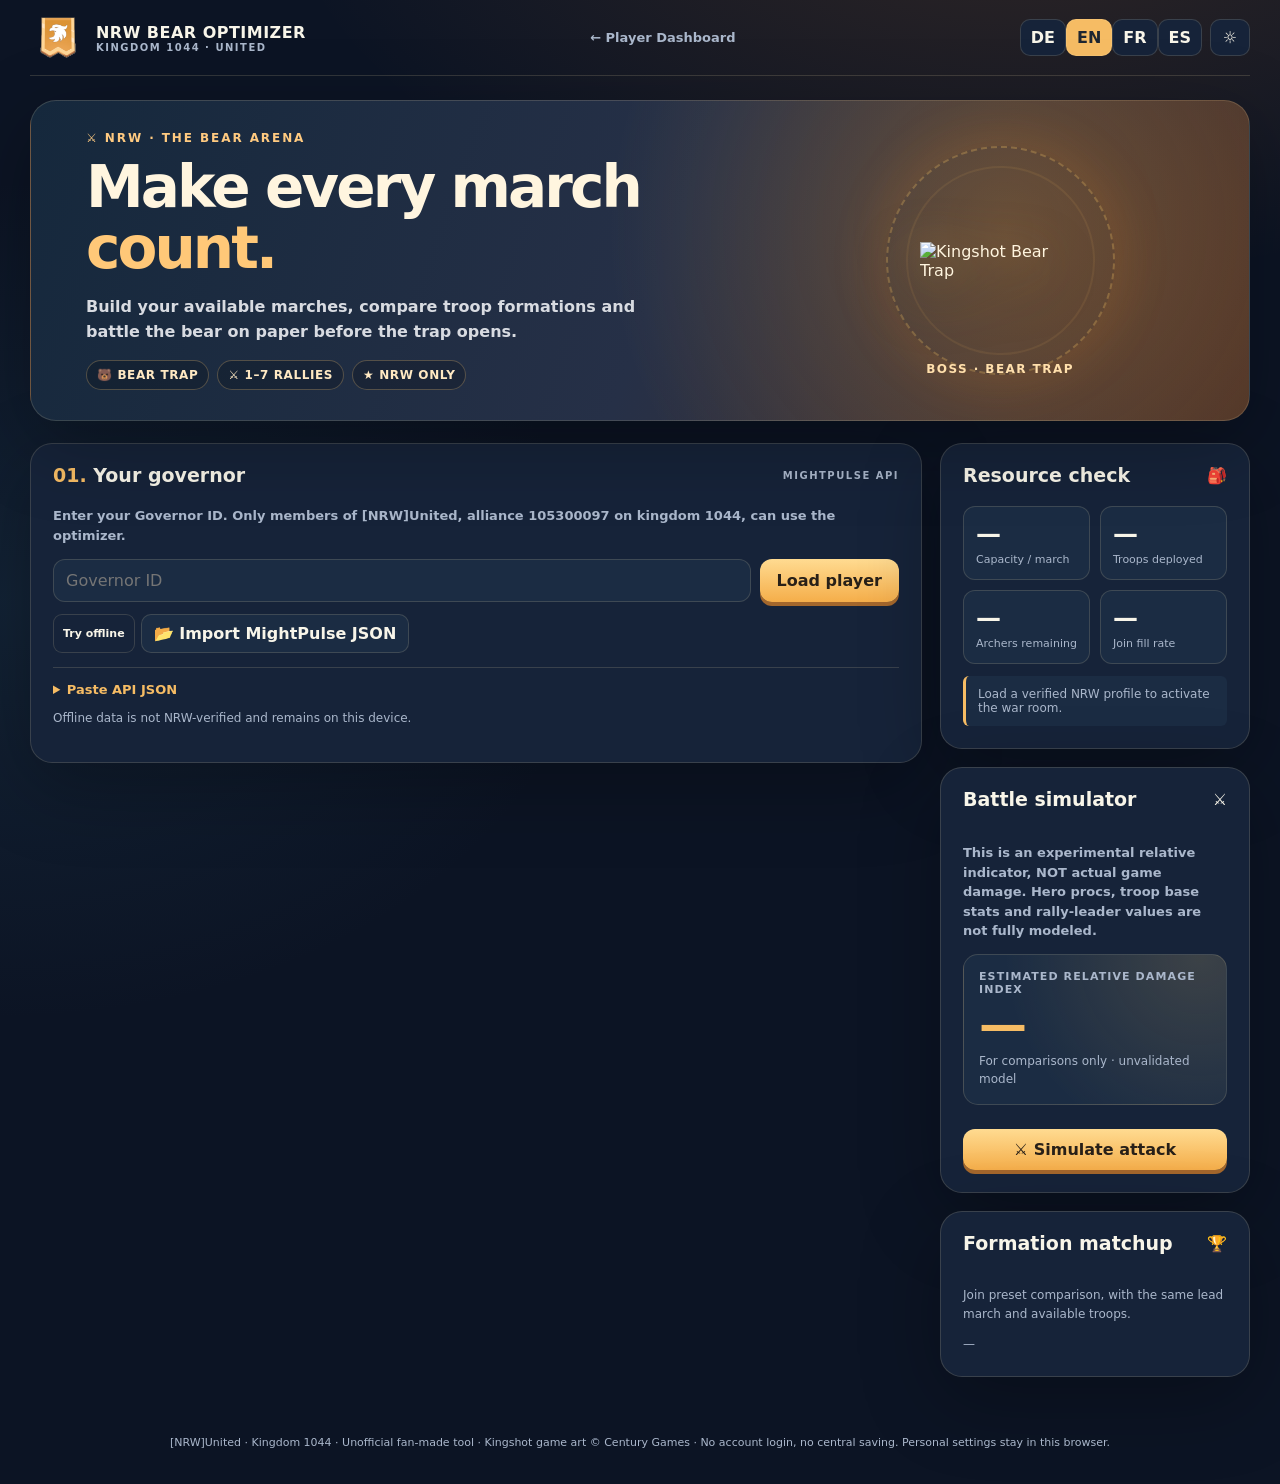
==== commit d8e41b85: "Normalize Bear source line endings for focused review diffs" ====
--- a/bear/index.html
+++ b/bear/index.html
@@ -1,609 +1,609 @@
-<!doctype html>
-<html lang="en" data-theme="dark">
-<head>
-<base href="./">
-<meta charset="utf-8">
-<!-- The legacy entry remains in source; public entry uses the active V3 workflow. -->
-<meta http-equiv="refresh" content="0;url=./preview-v3.html">
-<meta name="viewport" content="width=device-width, initial-scale=1">
-<meta name="theme-color" content="#111827">
-<meta name="description" content="NRW Bear Optimizer: playful rally formations for members of NRW in Kingshot kingdom 1044.">
-<title>NRW Bear Optimizer · Server 1044</title>
-<link rel="icon" href="/assets/nrw-banner.svg" type="image/svg+xml">
-<style>
-@import url('https://fonts.googleapis.com/css2?family=Nunito:wght@400;500;600;700;800;900&display=swap');
-:root{font-family:Nunito,system-ui,sans-serif;color-scheme:dark;--bg:#0c1424;--panel:#162339;--card:#1b2c43;--text:#f8f5e9;--muted:#aab7cb;--line:rgba(242,221,171,.16);--amber:#f6bc64;--amber-deep:#a56b31;--green:#8fe0bc;--red:#ffb2a2;--track:#344057;--shadow:0 22px 80px rgba(0,0,0,.28)}
-html[data-theme="light"]{color-scheme:light;--bg:#f5f0e5;--panel:#fffaf0;--card:#fff;--text:#203047;--muted:#586b7c;--line:rgba(109,86,45,.18);--amber:#9b5d13;--amber-deep:#e9b35d;--green:#147c57;--red:#bd4f39;--track:#dfddda;--shadow:0 22px 70px rgba(74,60,38,.12)}
-*{box-sizing:border-box}body{margin:0;background:radial-gradient(ellipse 1000px 550px at 80% -130px,rgba(239,136,45,.16),transparent 75%),radial-gradient(ellipse 850px 600px at 0 600px,rgba(48,100,130,.18),transparent 70%),var(--bg);color:var(--text);min-height:100vh}button,input,select{font:inherit}button{cursor:pointer}a{color:inherit;text-decoration:none}img{max-width:100%}
-.shell{width:min(1220px,calc(100% - 32px));margin-inline:auto}
-.top{display:flex;align-items:center;justify-content:space-between;gap:16px;padding:16px 0;border-bottom:1px solid var(--line)}
-.brand{display:flex;gap:10px;align-items:center;font-weight:900;letter-spacing:.03em}.brand img{height:43px;width:56px;object-fit:contain}.brand small{font-size:10px;display:block;color:var(--muted);letter-spacing:.15em}
-.top-actions{display:flex;align-items:center;gap:8px}.lang button,.theme{background:var(--panel);border:1px solid var(--line);color:var(--text);border-radius:10px;padding:8px 10px;font-weight:800}.lang button.active{background:var(--amber);color:#1e2631}.theme{min-width:40px}
-.back{font-size:13px;color:var(--muted);font-weight:800}
-header.hero{position:relative;isolation:isolate;overflow:hidden;border:1px solid var(--line);border-radius:26px;margin:24px 0 22px;background:radial-gradient(circle at 80% 40%,rgba(254,173,59,.25),transparent 40%),linear-gradient(110deg,#15283c 0%,#263047 52%,#4a3128 100%);color:#fff5df;min-height:290px;padding:30px clamp(20px,5vw,55px);display:grid;grid-template-columns:minmax(0,1.3fr) minmax(230px,.7fr);align-items:center;box-shadow:var(--shadow)}
-.eyebrow{color:#ffca80;text-transform:uppercase;letter-spacing:.16em;font-size:12px;font-weight:900}.hero h1{font-size:clamp(32px,5vw,58px);line-height:1.05;margin:12px 0 16px;font-weight:900;letter-spacing:-.05em}.hero h1 em{font-style:normal;color:#ffc878}.hero p{line-height:1.55;max-width:550px;color:#d8dbe1;font-weight:600}.boss{position:relative;min-height:230px;display:grid;place-items:center}.boss:before,.boss:after{content:"";position:absolute;aspect-ratio:1;border-radius:50%;width:min(225px,70vw);border:2px dashed rgba(251,196,96,.28);box-shadow:0 0 45px 15px rgba(242,133,39,.11);transform:rotate(-20deg)}.boss:after{width:185px;border-style:solid;opacity:.3;box-shadow:none}.boss img{position:relative;z-index:1;width:160px;filter:drop-shadow(0 20px 30px #161821) drop-shadow(0 0 20px rgba(255,183,80,.45))}.boss-label{position:absolute;z-index:2;bottom:0;left:50%;transform:translateX(-50%);white-space:nowrap;font-size:12px;color:#ffdfac;font-weight:900;letter-spacing:.12em}
-.stickers{display:flex;flex-wrap:wrap;gap:8px}.sticker{font-size:12px;font-weight:900;letter-spacing:.05em;border:1px solid rgba(255,205,123,.26);background:rgba(0,0,0,.18);color:#ffe9c3;border-radius:999px;padding:7px 10px}
-.dashboard{display:grid;grid-template-columns:1fr 310px;align-items:start;gap:18px;padding-bottom:45px}
-.col{display:grid;gap:18px;min-width:0}.panel{border:1px solid var(--line);background:var(--panel);box-shadow:var(--shadow);border-radius:22px;overflow:hidden}.panel-head{display:flex;align-items:center;justify-content:space-between;gap:14px;padding:20px 22px 0}.panel-head h2{margin:0;font-size:19px;font-weight:900}.sub{color:var(--muted);font-size:13px;line-height:1.5;font-weight:600}.panel-body{padding:20px 22px 22px}.gold{color:var(--amber)}.micro{font-size:10px;color:var(--muted);font-weight:900;letter-spacing:.15em;text-transform:uppercase}.hint{font-size:12px;color:var(--muted);line-height:1.55}
-#restricted{display:grid;gap:18px}form.lookup{display:flex;gap:9px;margin-top:14px;flex-wrap:wrap}input,select{min-width:0;border:1px solid var(--line);border-radius:12px;background:var(--card);color:var(--text);padding:11px 12px;outline:none}input:focus-visible,select:focus-visible,button:focus-visible{outline:2px solid var(--amber);outline-offset:2px}input[type=number]{font-variant-numeric:tabular-nums}
-.lookup input{flex:1;min-width:160px}.primary{border:0;background:linear-gradient(180deg,#ffdb91,#f5ae4a);color:#282018;border-radius:12px;padding:11px 17px;font-weight:900;box-shadow:0 4px 0 #a4672c}.primary:hover{filter:brightness(1.04)}.primary:active{transform:translateY(2px);box-shadow:0 2px 0 #a4672c}.primary:disabled{opacity:.6;cursor:wait}.secondary-btn{border:1px solid var(--line);border-radius:10px;background:var(--card);color:var(--text);font-weight:800;padding:9px 12px}.secondary-btn:hover{border-color:var(--amber)}
-.msg{margin-top:12px;padding:12px 14px;border-radius:12px;border:1px solid var(--line);font-size:13px;color:var(--muted);background:var(--card);display:none}.msg.show{display:block}.msg.error{color:var(--red)}.msg.ok{color:var(--green)}
-.player{display:none;align-items:center;gap:12px;margin-top:13px;padding:12px;background:var(--card);border-radius:13px;border:1px solid var(--line)}.player.show{display:flex}.player img{height:50px;width:50px;border-radius:14px;object-fit:cover}.player b{display:block}.player small{color:var(--muted);font-size:12px}
-.hero-row{display:flex;gap:10px;overflow:auto;padding-bottom:4px}.hero-tile{flex:0 0 130px;background:var(--card);border:1px solid var(--line);border-radius:14px;padding:11px;position:relative}.hero-tile .portrait img{width:70px;height:70px;object-fit:contain;filter:drop-shadow(0 8px 12px rgba(0,0,0,.22))}.hero-tile .portrait{height:75px;display:grid;place-items:center;color:var(--amber);font-size:30px;background:radial-gradient(circle at 50% 90%,rgba(238,174,79,.22),transparent),#1d2e45;border-radius:11px;margin-bottom:8px}.hero-tile b{display:block;font-size:13px;white-space:nowrap;overflow:hidden;text-overflow:ellipsis}.hero-tile small{font-size:10px;color:var(--muted)}.hero-tile .stars{font-size:12px;color:#ffd17b;display:block;margin:3px 0}.hero-note{margin:12px 0 0}
-.inputs{display:grid;grid-template-columns:repeat(3,minmax(0,1fr));gap:11px}.field{display:grid;gap:5px}.field label{font-size:11px;color:var(--muted);font-weight:800}.field input{width:100%}.field.compact input{padding:9px 10px}
-.buff-row{display:grid;grid-template-columns:repeat(3,minmax(0,1fr));gap:10px;margin-top:13px}.buff-row .field input{padding:9px}
-.march-list{display:grid;gap:9px}.march{display:grid;grid-template-columns:60px 1fr auto;gap:12px;align-items:center;background:var(--card);border:1px solid var(--line);border-radius:15px;padding:10px 12px;transition:border-color .2s,transform .2s}.march:hover{border-color:rgba(245,182,91,.6)}.march.active{border-color:var(--amber);box-shadow:inset 0 0 0 1px rgba(250,180,70,.35)}.march-id{height:52px;width:52px;border-radius:13px;background:linear-gradient(140deg,#725334,#b17840);display:grid;place-items:center;color:#fff3df;font-weight:900;font-size:11px;text-align:center;line-height:1.1}.march-id.join{background:linear-gradient(140deg,#314a64,#497b9c)}.march-name{display:flex;align-items:center;flex-wrap:wrap;gap:6px;margin-bottom:8px}.march-name b{font-size:13px}.march-name span{font-size:11px;color:var(--muted)}.stackbar{display:flex;height:11px;width:100%;background:var(--track);overflow:hidden;border-radius:999px;gap:1px}.stackbar .i{background:#93abc7}.stackbar .c{background:#9573d0}.stackbar .a{background:#f3b45e}.march-info{text-align:right;white-space:nowrap}.march-info b{font-weight:900;font-size:15px;display:block;font-variant-numeric:tabular-nums}.march-info small{display:block;font-size:10px;color:var(--muted)}
-.editor{margin-top:14px;border:1px dashed rgba(239,184,102,.5);padding:14px;background:var(--card);border-radius:16px}.editor-header{display:flex;align-items:center;justify-content:space-between;gap:10px}.editor-header strong{font-size:14px}.editor-grid{display:grid;grid-template-columns:1fr 1fr;gap:12px;margin-top:11px}.editor-grid input{width:100%}.percent{display:flex;align-items:center;justify-content:space-between;font-size:12px;font-weight:800;margin-top:10px}.percent span{color:var(--amber)}input[type=range]{width:100%;padding:0;border:0;accent-color:#f4b653;cursor:pointer;background:transparent}.preset{display:flex;gap:6px;flex-wrap:wrap;margin-top:12px}.preset button{font-size:11px;font-weight:900;border:1px solid var(--line);border-radius:9px;background:var(--panel);color:var(--text);padding:7px 9px}.preset button:hover{border-color:var(--amber)}.tip{margin-top:8px;font-size:12px;color:var(--muted)}
-.readout{display:grid;grid-template-columns:1fr 1fr;gap:10px}.readout .value{padding:12px;border:1px solid var(--line);border-radius:12px;background:var(--card)}.readout b{display:block;font-size:clamp(18px,3vw,25px);font-weight:900;font-variant-numeric:tabular-nums}.readout small{color:var(--muted);font-size:11px}
-.warning{border-left:3px solid var(--amber);background:var(--card);padding:11px 12px;font-size:12px;color:var(--muted);margin-top:12px;border-radius:6px}
-.game-result{background:radial-gradient(circle at 90% 0,rgba(248,190,93,.15),transparent 70%),var(--card);border:1px solid var(--line);padding:15px;border-radius:15px;margin-top:12px}.damage{font-size:clamp(30px,4vw,48px);font-weight:900;color:var(--amber);font-variant-numeric:tabular-nums;letter-spacing:-.04em}.damage-label{font-size:11px;color:var(--muted);font-weight:800;text-transform:uppercase;letter-spacing:.1em}
-.comparison{display:grid;gap:10px}.comparison-item{display:grid;grid-template-columns:80px 1fr 53px;align-items:center;gap:9px;font-weight:900;font-size:12px}.comparison-item .bar{height:12px;background:var(--track);border-radius:20px;overflow:hidden}.comparison-item .bar i{display:block;height:100%;background:linear-gradient(90deg,#ca8641,#ffdc87);border-radius:20px}.comparison-item span:last-child{text-align:right}
-details{border-top:1px solid var(--line);margin-top:14px;padding-top:14px}summary{cursor:pointer;font-weight:900;color:var(--amber);font-size:13px}details .inputs{margin-top:14px;grid-template-columns:repeat(2,minmax(0,1fr))}
-.footer{padding:14px 0 35px;text-align:center;color:var(--muted);font-size:11px}
-[hidden]{display:none!important}
-@media(max-width:940px){.dashboard{grid-template-columns:1fr}.hero{grid-template-columns:1fr 220px}.right{grid-template-columns:repeat(2,minmax(0,1fr))}.right .panel:last-child{grid-column:1 / -1}}
-@media(max-width:650px){.shell{width:min(100% - 22px,1220px)}.top{gap:6px}.back{display:none}.brand{font-size:13px}.brand img{width:40px}.top-actions{gap:4px}.lang button{font-size:10px;padding:7px}.hero{grid-template-columns:1fr!important;min-height:unset!important;padding:24px!important;gap:5px}.hero h1{font-size:39px}.hero p{font-size:13px}.boss{min-height:150px}.boss img{width:112px}.boss:before{width:145px}.boss:after{width:120px}.boss-label{bottom:-4px}.panel-head{padding:16px 15px 0}.panel-body{padding:15px}.inputs{gap:8px}.buff-row{gap:8px}.right{display:grid;grid-template-columns:1fr}.right .panel:last-child{grid-column:auto}.march{grid-template-columns:43px 1fr auto;gap:7px;padding:9px}.march-id{width:39px;height:43px;font-size:10px}.march-info b{font-size:12px}.march-info small{font-size:9px}.march-name b{font-size:12px}.editor-grid{grid-template-columns:1fr}.comparison-item{grid-template-columns:76px 1fr 45px}}
-
-/* Screenshot-free Bear intake */
-.bear-manual-entry{min-width:0;margin:10px 0 20px}
-.bear-manual-modebar{display:flex;gap:8px;flex-wrap:wrap;padding:12px 0}
-.bear-manual-modebar button{flex:1 1 140px;min-height:45px;font-size:14px}
-.bear-manual-modebar button.is-active{background:var(--amber);color:#1c2632;border-color:var(--amber)}
-.bear-manual-body{padding:12px 0 18px}
-.bear-manual-body h3{font-size:17px;margin:8px 0 6px}
-.bear-manual-body h4{font-size:14px;margin:8px 0}
-.bear-manual-troops{display:grid;gap:12px;margin-top:16px}
-.bear-manual-troop-row{display:grid;grid-template-columns:repeat(4,minmax(0,1fr)) auto;gap:8px;align-items:end;padding:14px;border:1px solid var(--line);border-radius:16px;background:var(--card);min-width:0}
-.bear-manual-field{display:grid;gap:6px;font-size:12px;font-weight:800;color:var(--muted);min-width:0}
-.bear-manual-field input,.bear-manual-field select{width:100%;min-width:0;font-size:15px;padding:11px 10px;min-height:46px}
-.bear-manual-add{margin-top:12px;width:100%;border-style:dashed;min-height:48px}
-.bear-manual-remove{font-size:12px;min-height:46px;align-self:end;color:var(--red)}
-.bear-manual-stat-grid{display:grid;grid-template-columns:repeat(2,minmax(0,1fr));gap:12px;margin:12px 0}
-.bear-manual-hero-grid{display:grid;grid-template-columns:repeat(auto-fill,minmax(92px,1fr));gap:9px}
-.bear-manual-season{margin:20px 0;padding:12px;border:1px solid var(--line);border-radius:16px;background:var(--card)}
-.bear-manual-hero-card{width:100%;min-height:126px;min-width:0;display:flex;flex-direction:column;align-items:center;gap:4px;justify-content:flex-start;border:2px solid var(--line);border-radius:13px;color:var(--muted);background:var(--panel);padding:7px 4px;overflow:hidden}
-.bear-manual-hero-card img{height:65px;width:65px;object-fit:contain;filter:grayscale(1);opacity:.44;transition:filter .2s,opacity .2s}
-.bear-manual-hero-card.is-owned{color:var(--text);border-color:var(--amber);background:color-mix(in srgb,var(--amber) 9%,var(--panel))}
-.bear-manual-hero-card.is-owned img{filter:none;opacity:1}
-.bear-manual-hero-card b{font-size:12px;line-height:1.1;text-align:center;overflow-wrap:anywhere}
-.bear-manual-hero-card small{font-size:10px;text-align:center}
-.bear-manual-hero-edit{font-size:15px;line-height:1;padding:3px 12px;border:1px solid var(--line);border-radius:10px;margin-top:auto;cursor:pointer;color:var(--amber)}
-.bear-manual-hero-edit[hidden]{display:none}
-.bear-manual-hero-card[data-rarity="legendary"].is-owned{box-shadow:inset 0 0 0 1px rgba(246,188,100,.3)}
-.bear-manual-hero-card[data-rarity="epic"].is-owned{border-color:#b08ee4}
-.bear-manual-hero-card[data-rarity="rare"].is-owned{border-color:#78b6ed}
-.bear-manual-hero-editor,.bear-manual-detail-card,.bear-manual-pet-card{margin:14px 0;padding:14px;border:1px solid var(--line);border-radius:16px;background:var(--card)}
-.bear-manual-hero-edit-head{display:flex;gap:12px;align-items:center;margin-bottom:10px}
-.bear-manual-hero-edit-head img{width:55px;height:55px;object-fit:contain;border-radius:12px}
-.bear-manual-hero-edit-head h3,.bear-manual-hero-edit-head h4{margin:0}
-.bear-manual-check{display:flex;align-items:center;gap:8px;font-size:13px;align-self:center;min-height:46px}
-.bear-manual-check input{width:20px;height:20px}
-@media(max-width:650px){
- .bear-manual-troop-row{grid-template-columns:repeat(2,minmax(0,1fr))}
- .bear-manual-remove{grid-column:1 / -1}
- .bear-manual-hero-grid{grid-template-columns:repeat(3,minmax(0,1fr))}
- .bear-manual-season{padding:9px}
- .bear-manual-field input,.bear-manual-field select{font-size:16px}
-}
-</style>
-<link rel="stylesheet" href="./v2.css">
-<link rel="stylesheet" href="./ux.css">
-<link rel="stylesheet" href="./screenshot-importer.css">
-<link rel="stylesheet" href="./intake-ui.css?v=bear-i18n-20261011-1">
-<link rel="stylesheet" href="./wizard.css?v=formation-full-video-20261011-1"><link rel="stylesheet" href="./buff-import.css?v=pet-valora-originals-20261010-4">
-</head>
-<body>
-<div class="shell">
-<nav class="top">
- <a class="brand" href="/dashboard/"><img src="/assets/nrw-banner.svg" alt="NRW"><span>NRW BEAR OPTIMIZER<small>KINGDOM 1044 · UNITED</small></span></a>
- <a class="back" href="/dashboard/" data-t="back">← Player Dashboard</a>
- <div class="top-actions"><div class="lang" aria-label="Language"><button data-lang="de">DE</button><button data-lang="en">EN</button><button data-lang="fr">FR</button><button data-lang="es">ES</button></div><button class="theme" id="themeButton" aria-label="Change theme">☼</button></div>
-</nav>
-<header class="hero">
-  <div>
-    <div class="eyebrow">⚔️ NRW · THE BEAR ARENA</div>
-    <h1><span data-t="heroTitle">Make every march</span><br><em data-t="heroTitle2">count.</em></h1>
-    <p data-t="heroDesc">Build your seven-march lineup, compare troop formations and battle the bear on paper before the trap opens.</p>
-    <div class="stickers"><span class="sticker">🐻 BEAR TRAP</span><span class="sticker">⚔ 1 + 6 RALLIES</span><span class="sticker">★ NRW ONLY</span></div>
-  </div>
-  <div class="boss"><img src="https://got-global-wiki.s3.us-west-1.amazonaws.com/wp-content/uploads/2026/01/jump_icon_40088.png" alt="Kingshot Bear Trap"><span class="boss-label">BOSS · BEAR TRAP</span></div>
-</header>
-<main class="dashboard">
-<div class="col">
-<section class="panel">
- <div class="panel-head"><h2><span class="gold">01.</span> <span data-t="profileTitle">Your governor</span></h2><span class="micro">MIGHTPULSE API</span></div>
- <div class="panel-body">
-   <div class="sub" data-t="profileInfo">Enter your Governor ID. Only members of [NRW]United, alliance 105300097 on kingdom 1044, can use the optimizer.</div>
-   <form id="lookupForm" class="lookup"><input id="governorId" inputmode="numeric" pattern="[0-9]{5,20}" maxlength="20" placeholder="Governor ID" aria-label="Governor ID" required><button class="primary" id="lookupButton" type="submit" data-t="load">Load player</button></form>
-   <div class="preset"><button class="secondary-btn" type="button" id="offlineMode" data-t="offlineMode">🛠 Offline testen</button><label class="secondary-btn" style="cursor:pointer">📂 <span data-t="jsonImportLabel">MightPulse-JSON importieren</span><input id="jsonImport" hidden type="file" accept=".json,application/json"></label></div>
-   <details><summary data-t="jsonPasteTitle">API-JSON direkt einfügen</summary>
-  <textarea id="jsonText" rows="4" style="width:100%;margin-top:10px;resize:vertical;background:var(--card);color:var(--text);border:1px solid var(--line);border-radius:12px;padding:12px" placeholder='{ "ok": true, "player": { ... } }'></textarea>
-  <button id="jsonPasteSubmit" class="secondary-btn" type="button" data-t="jsonPasteButton">JSON lokal übernehmen</button>
- </details>
- <p class="hint" data-t="offlineWarning">Offline-Daten werden nicht gegen die NRW-Mitgliedschaft geprüft und bleiben nur auf deinem Gerät.</p>
-   <div class="msg" id="lookupMessage" role="status" aria-live="polite"></div>
-   <div class="player" id="playerInfo"><img id="playerAvatar" alt=""><div><b id="playerName"></b><small id="playerMeta"></small></div></div>
- </div>
-</section>
-<div id="restricted" hidden>
-<section class="panel">
- <div class="panel-head"><h2><span class="gold">02.</span> <span data-t="heroTitleSection">Hero deck</span></h2><span class="micro">★ ARENA FIVE</span></div>
- <div class="panel-body"><div class="hero-row" id="heroes"></div><p class="hint hero-note" data-t="heroNote">The API only reveals the five arena defense heroes. Starter and join heroes can be edited manually below.</p></div>
-</section>
-<section class="panel">
-<div class="panel-head"><h2>🎒 <span data-t="missingTitle">Fehlende Spieldaten ergänzen</span></h2><span class="micro">LOCAL SAVE</span></div>
-<div class="panel-body">
-<p class="hint" data-t="missingHelp">Diese Angaben werden nur dokumentiert. Aktuelle Truppen, Offensive und Marschkapazität gibst du im Truppenarsenal ein. Keine Boni doppelt addieren!</p>
-<details open><summary data-t="petLevels">Begleiter / Aktive Fähigkeiten</summary><div class="inputs">
-<div class="field"><label>Panther Level</label><input id="pantherLevel" type="number" min="0"></div>
-<div class="field"><label>Nashorn Level</label><input id="rhinoLevel" type="number" min="0"></div>
-<div class="field"><label>Bison Level</label><input id="bisonLevel" type="number" min="0"></div>
-<div class="field"><label>Elch Level</label><input id="mooseLevel" type="number" min="0"></div>
-<div class="field"><label>Panther Tödlichkeit %</label><input id="pantherBuff" type="number" min="0" step=".1"></div>
-<div class="field"><label>Nashorn Angriff %</label><input id="rhinoBuff" type="number" min="0" step=".1"></div>
-</div></details>
-<details><summary data-t="valoraLevels">Valora / Meister</summary><div class="inputs">
-<div class="field"><label>Skill 1</label><input id="valora1" type="number" min="0"></div>
-<div class="field"><label>Skill 2</label><input id="valora2" type="number" min="0"></div>
-<div class="field"><label>Skill 3</label><input id="valora3" type="number" min="0"></div>
-<div class="field"><label>Skill 4</label><input id="valora4" type="number" min="0"></div>
-<div class="field"><label>Affinität</label><input id="affinity" type="number" min="0"></div>
-<div class="field"><label>Rally-Kapazität extra</label><input id="rallyCapacity" type="number" min="0"></div>
-</div></details>
-<details><summary data-t="gearLevels">GovGear und Talismane</summary><div class="inputs">
-<div class="field"><label>GovGear Infanterie</label><input id="gearInf" maxlength="100"></div>
-<div class="field"><label>GovGear Kavallerie</label><input id="gearCav" maxlength="100"></div>
-<div class="field"><label>GovGear Bogenschützen</label><input id="gearArch" maxlength="100"></div>
-<div class="field"><label>Talismane Infanterie</label><input id="charmInf" maxlength="100" placeholder="4/4/4"></div>
-<div class="field"><label>Talismane Kavallerie</label><input id="charmCav" maxlength="100" placeholder="4/4/4"></div>
-<div class="field"><label>Talismane Bogenschützen</label><input id="charmArch" maxlength="100" placeholder="4/4/4"></div>
-</div></details>
-<details><summary data-t="missingHeroes">Helden außerhalb des Arena-Teams</summary><div class="inputs">
-<div class="field"><label>Infanterie-Held</label><input id="infHero" maxlength="90"></div>
-<div class="field"><label>Sterne / Skills / Widget</label><input id="infHeroStats" maxlength="90"></div>
-<div class="field"><label>Kavallerie-Held</label><input id="cavHero" maxlength="90"></div>
-<div class="field"><label>Sterne / Skills / Widget</label><input id="cavHeroStats" maxlength="90"></div>
-<div class="field"><label>Bogenschützen-Held</label><input id="archHero" maxlength="90"></div>
-<div class="field"><label>Sterne / Skills / Widget</label><input id="archHeroStats" maxlength="90"></div>
-</div></details>
-</div></section>
-<section class="panel">
- <div class="panel-head"><h2><span class="gold">03.</span> <span data-t="army">Troop arsenal</span></h2><span class="micro" data-t="private">LOCAL ONLY</span></div>
- <div class="panel-body">
-  <div class="inputs">
-    <div class="field"><label for="troopsI" data-t="inf">Infantry</label><input type="number" min="0" step="1" id="troopsI" placeholder="0"></div>
-    <div class="field"><label for="troopsC" data-t="cav">Cavalry</label><input type="number" min="0" step="1" id="troopsC" placeholder="0"></div>
-    <div class="field"><label for="troopsA" data-t="arch">Archers</label><input type="number" min="0" step="1" id="troopsA" placeholder="0"></div>
-  </div>
-  <div class="buff-row">
-    <div class="field"><label for="cap" data-t="baseCap">March capacity (unbuffed)</label><input id="cap" type="number" min="0" step="1" placeholder="0"></div>
-    <div class="field"><label for="master" data-t="masterBuff">Valora bonus</label><input id="master" type="number" min="0" step="1" placeholder="0"></div>
-    <div class="field"><label for="pet" data-t="petBuff">Bison bonus</label><input id="pet" type="number" min="0" step="1" placeholder="0"></div>
-  </div>
-  <details open><summary data-t="extraStats">Optional: offensive battle stats for theoretical scoring</summary>
-    <p class="hint" data-t="statsHelp">Enter attack and lethality percentages for each troop class. Missing values are treated as 0%, not estimated from gear.</p>
-    <div class="inputs">
-      <div class="field"><label data-t="iAtk">Infantry attack %</label><input id="iAtk" type="number" step=".1" min="0"></div>
-      <div class="field"><label data-t="iLet">Infantry lethality %</label><input id="iLet" type="number" step=".1" min="0"></div>
-      <div class="field"><label data-t="cAtk">Cavalry attack %</label><input id="cAtk" type="number" step=".1" min="0"></div>
-      <div class="field"><label data-t="cLet">Cavalry lethality %</label><input id="cLet" type="number" step=".1" min="0"></div>
-      <div class="field"><label data-t="aAtk">Archer attack %</label><input id="aAtk" type="number" step=".1" min="0"></div>
-      <div class="field"><label data-t="aLet">Archer lethality %</label><input id="aLet" type="number" step=".1" min="0"></div>
-    </div>
-  </details>
- </div>
-</section>
-<section class="panel">
- <div class="panel-head"><h2><span class="gold">04.</span> <span data-t="formation">Seven-march war room</span></h2><span class="micro">1 LEAD · 6 JOIN</span></div>
- <div class="panel-body">
-   <div class="march-list" id="marches"></div>
-   <div class="editor">
-    <div class="editor-header"><strong id="editTitle">Rally leader</strong><span class="micro" data-t="edit">EDIT MARCH</span></div>
-    <div class="editor-grid"><div class="field"><label data-t="firstHero">First hero / lineup</label><input type="text" id="heroInput" maxlength="70" placeholder="Hero name"></div><div class="field"><label data-t="preset">Formation preset</label><select id="preset"><option value="1/12/87">1 / 12 / 87</option><option value="1/10/89">1 / 10 / 89</option><option value="5/5/90">5 / 5 / 90</option><option value="5/15/80">5 / 15 / 80</option><option value="1/1/98">1 / 1 / 98</option><option value="10/10/80">10 / 10 / 80</option><option value="2.5/15/82.5">2.5 / 15 / 82.5</option><option value="custom" data-t="custom">Custom</option></select></div></div>
-    <div class="percent"><span data-t="inf">Infantry</span><span id="infLabel">1%</span></div><input id="iSlider" type="range" min="0" max="100" step=".5">
-    <div class="percent"><span data-t="cav">Cavalry</span><span id="cavLabel">12%</span></div><input id="cSlider" type="range" min="0" max="100" step=".5">
-    <div class="percent"><span data-t="arch">Archers</span><span id="archLabel">87%</span></div><input id="archSlider" type="range" min="0" max="100" step=".5" aria-label="Archers percentage">
-    <div class="preset"><button type="button" id="copyJoins" data-t="allJoins">Apply selected ratio to all 6 joins</button></div>
-    <details id="leaderPanel" hidden><summary data-t="leaderStatsTitle">Kampfwerte des Rallyleaders</summary>
-<p class="hint" data-t="leaderStatsHelp">Für Joins gelten die Stats des Rallyleaders. Ohne seine Werte keine persönliche Schadensprognose.</p>
-<div class="inputs">
-<div class="field"><label>Inf Angriff %</label><input id="leader_iAtk" type="number" min="0" step=".1"></div>
-<div class="field"><label>Inf Tödlichkeit %</label><input id="leader_iLet" type="number" min="0" step=".1"></div>
-<div class="field"><label>Kav Angriff %</label><input id="leader_cAtk" type="number" min="0" step=".1"></div>
-<div class="field"><label>Kav Tödlichkeit %</label><input id="leader_cLet" type="number" min="0" step=".1"></div>
-<div class="field"><label>Bog Angriff %</label><input id="leader_aAtk" type="number" min="0" step=".1"></div>
-<div class="field"><label>Bog Tödlichkeit %</label><input id="leader_aLet" type="number" min="0" step=".1"></div>
-</div></details>
-<p class="tip" data-t="formationHelp">Tap any march to change its lineup and formation. Values recalculate for all seven marches.</p>
-   </div>
- </div>
-</section>
-</div>
-</div>
-<aside class="col right" id="rightSide">
-<section class="panel">
- <div class="panel-head"><h2 data-t="resources">Resource check</h2><span>🎒</span></div>
- <div class="panel-body">
-  <div class="readout"><div class="value"><b id="capValue">—</b><small data-t="perMarch">Capacity / march</small></div><div class="value"><b id="usedValue">—</b><small data-t="totalDeployed">Troops deployed</small></div><div class="value"><b id="archLeft">—</b><small data-t="archLeft">Archers remaining</small></div><div class="value"><b id="joinFill">—</b><small data-t="joinFill">Join fill rate</small></div></div>
-  <div class="warning" id="resourceNotice" data-t="unlockHint">Load a verified NRW profile to activate the war room.</div>
- </div>
-</section>
-<section class="panel">
- <div class="panel-head"><h2 data-t="simTitle">Battle simulator</h2><span>⚔️</span></div>
- <div class="panel-body">
- <p class="sub" data-t="simHelp">This is an experimental relative indicator, NOT actual game damage. Hero procs, troop base stats and rally-leader values are not fully modeled.</p>
- <div class="game-result"><div class="damage-label" data-t="damageIndex">Estimated relative damage index</div><div class="damage" id="score">—</div><div class="hint" data-t="simFoot">For comparisons only · unvalidated model</div></div>
- <p class="hint" id="scoreStatus" role="status" aria-live="polite"></p>
- <button id="simulate" class="primary" style="width:100%;margin-top:12px" type="button" data-t="simulate">⚔ Simulate attack</button>
- </div>
-</section>
-<section class="panel">
- <div class="panel-head"><h2 data-t="compare">Formation matchup</h2><span>🏆</span></div>
- <div class="panel-body"><p class="hint" data-t="compareHelp">Join preset comparison, with the same lead march and available troops.</p><div class="comparison" id="compareResults"><div class="hint">—</div></div></div>
-</section>
-</aside>
-</main>
-<footer class="footer">[NRW]United · Kingdom 1044 · Unofficial fan-made tool · Kingshot game art © Century Games · <span data-t="footerNote">No account login, no central saving. Personal settings stay in this browser.</span></footer>
-</div>
-<script src="./combat.js?v=mixed-tiers-20261011-1"></script>
-<script>
-(function(){
-'use strict';
-var languages = {
- en:{back:'← Player Dashboard',heroTitle:'Make every march',heroTitle2:'count.',heroDesc:'Build your available marches, compare troop formations and battle the bear on paper before the trap opens.',profileTitle:'Your governor',profileInfo:'Enter your Governor ID. Only members of [NRW]United, alliance 105300097 on kingdom 1044, can use the optimizer.',load:'Load player',heroTitleSection:'Hero deck',heroNote:'The API only reveals the five arena defense heroes. Starter and join heroes can be edited manually below.',army:'Troop arsenal',private:'LOCAL ONLY',inf:'Infantry',cav:'Cavalry',arch:'Archers',baseCap:'March capacity (unbuffed)',masterBuff:'Valora bonus',petBuff:'Bison bonus',extraStats:'Optional: offensive battle stats for theoretical scoring',statsHelp:'Enter attack and lethality percentages for each troop class. Missing values are treated as 0%, not estimated from gear.',iAtk:'Infantry attack %',iLet:'Infantry lethality %',cAtk:'Cavalry attack %',cLet:'Cavalry lethality %',aAtk:'Archer attack %',aLet:'Archer lethality %',formation:'March war room · 1–7 marches',edit:'EDIT MARCH',firstHero:'First hero / lineup',preset:'Formation preset',custom:'Custom',allJoins:'Apply to all active joins',formationHelp:'Tap any march to change its lineup and formation. Values recalculate for all seven marches.',resources:'Resource check',perMarch:'Capacity / march',totalDeployed:'Troops deployed',archLeft:'Archers remaining',joinFill:'Join fill rate',unlockHint:'Load a verified NRW profile to activate the war room.',simTitle:'Battle simulator',simHelp:'This is an experimental relative indicator, NOT actual game damage. Hero procs, troop base stats and rally-leader values are not fully modeled.',damageIndex:'Estimated relative damage index',simFoot:'For comparisons only · unvalidated model',simulate:'⚔ Simulate attack',compare:'Formation matchup',compareHelp:'Join preset comparison, with the same lead march and available troops.',footerNote:'No account login, no central saving. Personal settings stay in this browser.',starter:'START',join:'JOIN',hero:'Hero',fill:'filled',noData:'Enter your troop counts and base march capacity to see results.',shortage:'Some marches cannot be fully filled. Selected joins are scaled down evenly after reserving the starter.',ready:'All selected marches are filled under this assumed capacity.',notMember:'This ID does not currently belong to NRW on kingdom 1044.',missingKey:'Bear API is not yet configured on this preview. The game page is ready, but profile lookup requires a new server-side API key.',notFound:'Player ID not found.',badId:'Please enter a valid Governor ID.',busy:'Fetching profile… the provider may take up to one minute.',rate:'The data provider is rate-limiting requests. Try again later.',failed:'Player lookup failed. Please retry later.',saved:'Profile loaded. Manual data stays on your device.',lead:'YOUR RALLY',heroesUnavailable:'No arena heroes returned.',privateStats:'Arena heroes only · hidden equipment is not imported',unknownStats:'Enter offensive stats for meaningful damage-index comparisons.'},
- de:{back:'← Spieler-Dashboard',heroTitle:'Jeder Marsch',heroTitle2:'zählt.',heroDesc:'Stelle deine verfügbaren Märsche zusammen, vergleiche Truppenformationen und simuliere die Bärenfalle vor dem nächsten Kampf.',profileTitle:'Dein Governor',profileInfo:'Gib deine Governor-ID ein. Nur [NRW]United, Allianz-ID 105300097 auf Server 1044, kann den Optimierer nutzen.',load:'Spieler laden',heroTitleSection:'Heldendeck',heroNote:'Die API zeigt nur fünf Arena-Verteidigungshelden. Starter- und Join-Helden lassen sich unten manuell anpassen.',army:'Truppenarsenal',private:'NUR AUF DIESEM GERÄT',inf:'Infanterie',cav:'Kavallerie',arch:'Bogenschützen',baseCap:'Marschkapazität ohne Buffs',masterBuff:'Valora-Bonus',petBuff:'Bison-Bonus',extraStats:'Optional: Offensive Kampfstats für theoretische Prognosen',statsHelp:'Gib Angriff und Tödlichkeit je Truppenklasse in Prozent ein. Leere Felder zählen als 0 %, nicht als ausgerüstete Boni.',iAtk:'Infanterie Angriff %',iLet:'Infanterie Tödlichkeit %',cAtk:'Kavallerie Angriff %',cLet:'Kavallerie Tödlichkeit %',aAtk:'Bogenschützen Angriff %',aLet:'Bogenschützen Tödlichkeit %',formation:'Marsch-Kommandozentrale · 1–7',edit:'MARSCH BEARBEITEN',firstHero:'Erster Held / Aufstellung',preset:'Formationsvorlage',custom:'Eigene Formation',allJoins:'Auf alle aktiven Joins anwenden',formationHelp:'Tippe einen Marsch an, um Helden und Formation zu ändern. Alle sieben Märsche werden neu berechnet.',resources:'Truppencheck',perMarch:'Kapazität je Marsch',totalDeployed:'Eingesetzte Truppen',archLeft:'Bogenschützen übrig',joinFill:'Join-Auslastung',unlockHint:'Lade ein bestätigtes NRW-Profil, um den Optimierer freizuschalten.',simTitle:'Bären-Simulator',simHelp:'Ein experimenteller relativer Index, KEIN echter Kingshot-Schaden. Helden-Auslösungen, Truppenbasiswerte und fremde Rallyleader sind noch nicht vollständig modelliert.',damageIndex:'Geschätzter relativer Schadensindex',simFoot:'Nur zum Vergleichen · unvalidiertes Modell',simulate:'⚔ Angriff simulieren',compare:'Formationsduell',compareHelp:'Vergleich von Join-Vorlagen mit gleicher eigener Rally und denselben verfügbaren Truppen.',footerNote:'Kein Login, keine zentrale Speicherung. Persönliche Eingaben bleiben in deinem Browser.',starter:'START',join:'JOIN',hero:'Held',fill:'gefüllt',noData:'Trage deine Truppenanzahlen und die Marschkapazität ein.',shortage:'Nicht alle Märsche passen. Die eigene Rally hat Vorrang; aktive Joins werden gleichmäßig verkleinert.',ready:'Alle ausgewählten Märsche sind bei der angenommenen Kapazität vollständig gefüllt.',notMember:'Diese Governor-ID gehört derzeit nicht zur Allianz NRW auf Server 1044.',missingKey:'Der API-Schlüssel für diesen Teststand ist noch nicht serverseitig eingerichtet. Die Oberfläche ist fertig, aber die Spielerabfrage noch nicht aktiv.',notFound:'Spieler-ID nicht gefunden.',badId:'Bitte gib eine gültige Governor-ID ein.',busy:'Profil wird geladen … die API kann bis zu einer Minute benötigen.',rate:'Der Datenanbieter begrenzt gerade die Anfragen. Später erneut versuchen.',failed:'Spielerabruf fehlgeschlagen. Bitte später erneut versuchen.',saved:'Profil geladen. Eigene Eingaben bleiben auf deinem Gerät.',lead:'EIGENE RALLY',heroesUnavailable:'Keine Arena-Helden geliefert.',privateStats:'Nur Arena-Helden · verborgene Ausrüstung wird nicht importiert',unknownStats:'Für sinnvolle Schadensvergleiche bitte die offensiven Werte ergänzen.'},
- fr:{back:'← Tableau de bord',heroTitle:'Chaque marche',heroTitle2:'compte.',heroDesc:'Compose tes sept marches, compare les formations et simule le piège à ours avant le prochain combat.',profileTitle:'Ton gouverneur',profileInfo:'Saisis ton identifiant. Seuls les joueurs de [NRW]United (alliance 105300097, royaume 1044) peuvent utiliser cet outil.',load:'Charger le joueur',heroTitleSection:'Cartes de héros',heroNote:"L’API ne montre que cinq héros de défense d’arène. Tu peux modifier les héros de départ et de renfort ci-dessous.",army:'Réserve de troupes',private:'LOCAL UNIQUEMENT',inf:'Infanterie',cav:'Cavalerie',arch:'Archers',baseCap:'Capacité sans bonus',masterBuff:'Bonus Valora',petBuff:'Bonus Bison',extraStats:'Facultatif : statistiques offensives pour les estimations',statsHelp:'Saisis attaque et létalité de chaque type de troupes en %. Les champs vides valent 0 %, sans estimation des équipements.',iAtk:'Attaque infanterie %',iLet:'Létalité infanterie %',cAtk:'Attaque cavalerie %',cLet:'Létalité cavalerie %',aAtk:'Attaque archers %',aLet:'Létalité archers %',formation:'Salle de guerre : 1–7 marches',edit:'MODIFIER LA MARCHE',firstHero:'Premier héros / équipe',preset:'Formation prédéfinie',custom:'Personnalisée',allJoins:'Appliquer à tous les renforts actifs',formationHelp:'Touche une marche pour modifier ses héros et sa formation. Les sept marches sont recalculées.',resources:'Contrôle des troupes',perMarch:'Capacité par marche',totalDeployed:'Troupes déployées',archLeft:'Archers restants',joinFill:'Remplissage renforts',unlockHint:'Charge un profil NRW confirmé pour débloquer les fonctions.',simTitle:'Simulateur',simHelp:"Indicateur relatif expérimental, PAS les dégâts réels du jeu. Les talents aléatoires, les valeurs de base et les chefs d'autres rallyes ne sont pas complètement modélisés.",damageIndex:'Indice relatif de dégâts estimés',simFoot:'Comparaison uniquement · modèle non validé',simulate:'⚔ Simuler',compare:'Duels de formations',compareHelp:'Comparaison des renforts avec le même rallye personnel et les mêmes troupes.',footerNote:'Sans connexion ni stockage central. Tes valeurs restent sur cet appareil.',starter:'DÉPART',join:'RENFORT',hero:'Héros',fill:'rempli',noData:'Saisis tes troupes et ta capacité de marche.',shortage:'Toutes les marches ne sont pas complètes. Le rallye personnel est prioritaire et les renforts actifs sont réduits équitablement.',ready:'Toutes les marches choisies sont complètes avec cette capacité.',notMember:"Cet identifiant n'appartient pas à NRW dans le royaume 1044.",missingKey:"La clé API n'est pas encore configurée pour cet aperçu. L’interface est prête, mais l'import du profil est désactivé.",notFound:'Identifiant introuvable.',badId:'Saisis un identifiant valide.',busy:'Chargement du profil… cela peut durer une minute.',rate:'Le fournisseur limite les requêtes. Réessaie plus tard.',failed:'Échec du chargement. Réessaie plus tard.',saved:'Profil chargé. Les saisies manuelles restent sur cet appareil.',lead:'MON RALLYE',heroesUnavailable:"Aucun héros d'arène fourni.",privateStats:"Héros d’arène seulement · équipements masqués non importés",unknownStats:'Renseigne les statistiques offensives pour des comparaisons significatives.'},
- es:{
-  "back": "← Panel de jugadores",
-  "heroTitle": "Cada marcha",
-  "heroTitle2": "cuenta.",
-  "heroDesc": "Organiza tus marchas disponibles, compara formaciones y simula la trampa del oso antes de la batalla.",
-  "profileTitle": "Tu gobernador",
-  "profileInfo": "Introduce tu ID de gobernador. El optimizador está destinado a miembros de [NRW]United, alianza 105300097 del reino 1044.",
-  "load": "Cargar jugador",
-  "heroTitleSection": "Tus héroes",
-  "heroNote": "La API muestra hasta cinco héroes de defensa de arena. Puedes ajustar manualmente tus héroes de salida y apoyo.",
-  "army": "Reservas de tropas",
-  "private": "SOLO LOCAL",
-  "inf": "Infantería",
-  "cav": "Caballería",
-  "arch": "Arqueros",
-  "baseCap": "Capacidad de marcha sin bonificaciones",
-  "masterBuff": "Bonificación de Valora",
-  "petBuff": "Bonificación de Bison",
-  "extraStats": "Opcional: estadísticas ofensivas para estimaciones",
-  "statsHelp": "Introduce los porcentajes de ataque y letalidad por tipo de tropa. No se estiman los datos que faltan a partir del equipo.",
-  "iAtk": "Ataque de infantería %",
-  "iLet": "Letalidad de infantería %",
-  "cAtk": "Ataque de caballería %",
-  "cLet": "Letalidad de caballería %",
-  "aAtk": "Ataque de arqueros %",
-  "aLet": "Letalidad de arqueros %",
-  "formation": "Sala de guerra · 1–7 marchas",
-  "edit": "EDITAR MARCHA",
-  "firstHero": "Primer héroe / formación",
-  "preset": "Formación predefinida",
-  "custom": "Personalizada",
-  "allJoins": "Aplicar a todos los apoyos activos",
-  "formationHelp": "Toca una marcha para cambiar sus héroes y formación. Se recalculan las siete marchas.",
-  "resources": "Control de tropas",
-  "perMarch": "Capacidad por marcha",
-  "totalDeployed": "Tropas desplegadas",
-  "archLeft": "Arqueros restantes",
-  "joinFill": "Ocupación de apoyos",
-  "unlockHint": "Carga un perfil de NRW para activar la herramienta.",
-  "simTitle": "Simulador de batalla",
-  "simHelp": "Indicador relativo experimental, NO el daño real del juego. Las habilidades, estadísticas base y líderes de otros rallies aún no están completamente modelados.",
-  "damageIndex": "Índice relativo de daño estimado",
-  "simFoot": "Solo para comparar · modelo no validado",
-  "simulate": "⚔ Simular ataque",
-  "compare": "Comparar formaciones",
-  "compareHelp": "Comparación de apoyos con la misma marcha inicial y las tropas disponibles.",
-  "footerNote": "Sin inicio de sesión ni almacenamiento central. Los datos personales se guardan en este navegador.",
-  "starter": "INICIO",
-  "join": "APOYO",
-  "hero": "Héroe",
-  "fill": "completo",
-  "noData": "Introduce la cantidad de tropas y la capacidad base de marcha.",
-  "shortage": "No todas las marchas pueden completarse. La marcha inicial tiene prioridad; los apoyos se reducen proporcionalmente.",
-  "ready": "Todas las marchas seleccionadas están completas para esta capacidad.",
-  "notMember": "Este ID no pertenece actualmente a NRW en el reino 1044.",
-  "missingKey": "La API segura no está configurada en esta vista previa. Usa un perfil local o importa JSON.",
-  "notFound": "No se encuentra el ID del jugador.",
-  "badId": "Introduce un ID de gobernador válido.",
-  "busy": "Cargando perfil… puede tardar hasta un minuto.",
-  "rate": "El proveedor limita las consultas. Inténtalo más tarde.",
-  "failed": "Error al cargar el perfil. Inténtalo de nuevo.",
-  "saved": "Perfil cargado. Tus datos se guardan en este dispositivo.",
-  "lead": "TU RALLY",
-  "heroesUnavailable": "No se recibieron héroes de arena.",
-  "privateStats": "Solo héroes de arena · no se importa el equipo oculto",
-  "unknownStats": "Completa las estadísticas ofensivas para comparar daños."
-}
-};
-for(var l of ['de','en','fr','es'])Object.assign(languages[l],{
- offlineMode:l==='de'?'Offline testen':l==='fr'?'Tester hors ligne':'Try offline',
- jsonImportLabel:l==='de'?'MightPulse-JSON importieren':l==='fr'?'Importer le JSON MightPulse':'Import MightPulse JSON',
- offlineWarning:l==='de'?'Offline-Eingaben sind nicht NRW-verifiziert und bleiben nur auf deinem Gerät.':l==='fr'?'Le mode hors ligne ne vérifie pas NRW. Les données restent sur cet appareil.':'Offline data is not NRW-verified and remains on this device.',
- missingTitle:l==='de'?'Fehlende Spieldaten ergänzen':l==='fr'?'Compléter les données manquantes':'Enter missing game data',
- missingHelp:l==='de'?'Gear, Pets und Skills werden lokal gespeichert. Offensive Kampfboni bitte separat eintragen und nicht doppelt zählen.':l==='fr'?'Les équipements, animaux et compétences restent en local. Évite de compter les bonus deux fois.':'Gear, pets and skills are saved locally. Enter total attack/lethality stats separately, without double-counting.',
- petLevels:l==='de'?'Begleiter und Buffs':l==='fr'?'Animaux et bonus':'Pets and buffs',
- valoraLevels:l==='de'?'Valora und Meister':l==='fr'?'Valora et Maître':'Valora and master',
- gearLevels:l==='de'?'GovGear und Talismane':l==='fr'?'Équipement et talismans':'Governor gear and charms',
- missingHeroes:l==='de'?'Nicht per API geladene Helden':l==='fr'?'Héros non inclus dans l’API':'Heroes missing from the API',
- offlineNotice:l==='de'?'Offline-Test: keine Allianzprüfung, alle Eingaben bleiben lokal.':l==='fr'?'Test hors ligne : aucune vérification de l’alliance.':'Offline test: no alliance verification; your inputs stay local.',
- offlineError:l==='de'?'JSON ungültig oder nicht NRW/1044.':l==='fr'?'JSON invalide ou hors NRW/1044.':'Invalid JSON or not NRW/1044.'
-});
-for(var loc of ['de','en','fr','es'])Object.assign(languages[loc],{
- leaderStatsTitle:loc==='de'?'Kampfwerte des Rallyleaders':loc==='fr'?'Statistiques du chef de rallye':'Rally leader battle stats',
- leaderStatsHelp:loc==='de'?'Beim Join wirken die Stats des Rallyleaders, NICHT deine eigenen. Für Vergleiche bitte alle sechs Werte je Rallyleader aus dem Kampfbericht ergänzen.':loc==='fr'?'En renfort les statistiques du chef sont utilisées, pas les tiennes. Renseigne les six valeurs par chef.':'Joins use the rally leader’s stats, NOT your own. Enter all six stats for each leader for comparisons.',
- leaderMissing:loc==='de'?'Noch kein Schadenvergleich: Bitte deine Angriffs-/Tödlichkeitswerte und die Werte aller sechs Rallyleader ergänzen. Die Truppenverteilung funktioniert bereits.':loc==='fr'?'Pas de comparaison de dégâts sans les statistiques de chaque chef et les tiennes. Les troupes peuvent déjà être réparties.':'No damage comparison until your offensive stats and the stats of all six rally leaders are filled in. Troop allocation is ready.'
-});
-for(var pLang of ['de','en','fr','es'])Object.assign(languages[pLang],{
- jsonPasteTitle:pLang==='de'?'API-JSON direkt einfügen':pLang==='fr'?'Coller directement le JSON API':'Paste API JSON',
- jsonPasteButton:pLang==='de'?'JSON lokal übernehmen':pLang==='fr'?'Importer le JSON localement':'Import JSON locally',
- pagesApiPending:pLang==='de'?'GitHub Pages kann keinen geheimen API-Schlüssel verwenden. Bis der sichere Server-Endpunkt eingerichtet ist, bitte Offline testen oder API-JSON einfügen.':pLang==='fr'?'GitHub Pages ne peut pas garder une clé secrète. Utilise le mode hors ligne ou importe le JSON.':'GitHub Pages cannot hold a private API key. Until the secure endpoint is set up, use offline mode or import API JSON.'
-});
-Object.assign(languages.es,{
- offlineMode:'Probar sin conexión',jsonImportLabel:'Importar JSON de MightPulse',
- offlineWarning:'Los datos sin conexión no están verificados por NRW y permanecen en este dispositivo.',
- missingTitle:'Completar datos del juego',missingHelp:'El equipo, las mascotas y las habilidades se guardan localmente. No sumes las bonificaciones dos veces.',
- petLevels:'Mascotas y bonificaciones',valoraLevels:'Valora y maestros',gearLevels:'Equipo de gobernador y talismanes',
- missingHeroes:'Héroes que no aparecen en la API',offlineNotice:'Modo local: sin verificación de alianza; datos solo en este dispositivo.',
- offlineError:'JSON no válido o que no pertenece a NRW/1044.',
- leaderStatsTitle:'Estadísticas del líder del rally',leaderStatsHelp:'En los apoyos se aplican las estadísticas del líder del rally, no las tuyas. Introduce los seis valores.',
- leaderMissing:'Para comparar daño se necesitan las estadísticas ofensivas propias y las de los líderes de rally.',
- jsonPasteTitle:'Pegar JSON de API',jsonPasteButton:'Importar JSON localmente',
- pagesApiPending:'GitHub Pages no permite guardar una clave API secreta. Usa un perfil local o importa JSON.'
-});
-var num = function(value){ return Math.round(value).toLocaleString(document.documentElement.lang === 'de' ? 'de-DE' : document.documentElement.lang === 'fr' ? 'fr-FR' : document.documentElement.lang === 'es' ? 'es-ES' : 'en-GB'); };
-var defaultMar = [
- {hero:'', i:1,c:12},
- {hero:'',i:10,c:10},{hero:'',i:10,c:10},{hero:'',i:10,c:10},
- {hero:'',i:10,c:10},{hero:'',i:10,c:10},{hero:'',i:10,c:10}
-];
-var leaderFields=['iAtk','iLet','cAtk','cLet','aAtk','aLet'];var fields=['troopsI','troopsC','troopsA','cap','master','pet','iAtk','iLet','cAtk','cLet','aAtk','aLet','pantherLevel','rhinoLevel','bisonLevel','mooseLevel','pantherBuff','rhinoBuff','valora1','valora2','valora3','valora4','affinity','rallyCapacity'];var textFields=['gearInf','gearCav','gearArch','charmInf','charmCav','charmArch','infHero','infHeroStats','cavHero','cavHeroStats','archHero','archHeroStats'];
-var active=0,profile=null,model={values:{},textValues:{},marches:defaultMar.map(function(m){return Object.assign({},m);})},lang='en',lastResult=null;
-function el(id){return document.getElementById(id);}
-function t(k){return (languages[lang]||languages.en)[k]||languages.en[k]||k;}
-function safe(s){return String(s||'').replace(/[&<>"']/g,function(c){return {'&':'&amp;','<':'&lt;','>':'&gt;','"':'&quot;',"'":'&#39;'}[c];});}
-function n(id){return Math.max(0,Number(model.values[id])||0);}
-function activeMarchCount(){return 1+Math.max(0,Math.min(6,Math.floor(Number(model.v2&&model.v2.joinCount)||0)));}
-function available(){return [Math.floor(n('troopsI')),Math.floor(n('troopsC')),Math.floor(n('troopsA'))];}
-function heroCapacity(){
- var calc=window.NRW_BEAR_CAPACITY?.breakdown(model,window.NRW_BEAR_CATALOG);
- if(calc)return calc.heroes;
- // External capacity module is loaded after this inline script. This is
- // only an initial-load fallback, never used after the page finishes.
- var v=model.v2||{},chosen=Array.isArray(v.ownHeroes)?v.ownHeroes:[];
- var all80=chosen.length===3&&chosen.every(function(name){
-  var h=(v.manualHeroes||{})[name]||(v.heroesLevelCache||{})[name];
-  return name&&h&&Number(h.level)===80;
- });
- return Object.prototype.hasOwnProperty.call(model.values,'heroCapManual')?n('heroCapManual'):all80?40410:0;
-}
-function capacity(){
- var calc=window.NRW_BEAR_CAPACITY?.breakdown(model,window.NRW_BEAR_CATALOG);
- return calc?Math.max(0,Math.floor(calc.total||0)):
-  Math.max(0,Math.floor(n('cap')+n('master')+n('pet')+heroCapacity()));
-}
-function offensiveStats(stats,own){
- if(!own)return stats;
- return window.NRW_BEAR_OWN_BASELINE?.currentStats?.(model)||stats;
-}
-function ratio(m){return [m.i,m.c,100-m.i-m.c];}
-function counts(m,cap){var r=ratio(m),i=Math.floor(cap*r[0]/100),c=Math.floor(cap*r[1]/100);return [i,c,cap-i-c];}
-function calculate(marches){
- var cap=capacity(), stock=available(), raw=marches.map(function(m){return counts(m,cap);});
- var startFactor=1;
- for(var k=0;k<3;k++){if(raw[0][k]>0)startFactor=Math.min(startFactor,stock[k]/raw[0][k]);}
- var start=raw[0].map(function(v){return Math.floor(v*startFactor);});
- var remainder=stock.map(function(v,k){return v-start[k];});
- var demand=[0,0,0];for(var j=1;j<marches.length;j++)for(k=0;k<3;k++)demand[k]+=raw[j][k];
- var joinFactor=1;for(k=0;k<3;k++){if(demand[k]>0)joinFactor=Math.min(joinFactor,remainder[k]/demand[k]);}
- joinFactor=Math.max(0,Math.min(1,joinFactor));
- var actual=[start],spent=start.slice();
- for(j=1;j<marches.length;j++){var picked=raw[j].map(function(v){return Math.floor(v*joinFactor);});actual.push(picked);for(k=0;k<3;k++)spent[k]+=picked[k];}
- // Only the captain's stats may be used for the starter and those of the
- // respective external captain for each join. Troop tier is our own troops.
- var engine=window.NRW_BEAR_COMBAT,levels=engine.configure(model.v2);
- var allocatedTiers=engine.allocateLevels?engine.allocateLevels(actual,levels):null;
- var fullOwn=engine.ready(model.values,levels);
- var fullJoins=marches.slice(1).every(function(m){return engine.ready(m.leaderStats,levels);});
- var ownScore=fullOwn?engine.damage(start,offensiveStats(model.values,true),allocatedTiers?allocatedTiers[0]:levels,5 /* NRW Pitfall Lv5 */):null;
- var totalScore=(fullOwn&&fullJoins)?actual.reduce(function(sum,row,j){
-  var stats=j===0?offensiveStats(model.values,true):marches[j].leaderStats;
-  return sum+engine.damage(row,stats,allocatedTiers?allocatedTiers[j]:levels,5 /* NRW Pitfall Lv5 */);
- },0):null;
- // Own score remains available without requiring other rallyleader stats.
- var score=totalScore===null?ownScore:totalScore;
- return {raw:raw,actual:actual,spent:spent,stock:stock,joinFactor:joinFactor,cap:cap,
-  score:score,ownScore:ownScore,totalScore:totalScore,fullOwn:fullOwn,fullJoins:fullJoins};
-}
-
-function storedGovernorName(id){
- if(!/^[0-9]{5,20}$/.test(String(id)))return '';
- try{return String(localStorage.getItem('nrw_bear_profile_name_v1_'+id)||'').slice(0,80);}catch(_){return '';}
-}
-function rememberGovernorName(id,name){
- if(!/^[0-9]{5,20}$/.test(String(id)))return;
- var label=String(name||'').trim().slice(0,80);
- if(!label||/^[0-9]{5,20}$/.test(label)||label==='Local demo')return;
- try{localStorage.setItem('nrw_bear_profile_name_v1_'+id,label);}catch(_){}
-}
-function save(){if(profile)try{localStorage.setItem('nrw_bear_profile_v1_'+profile.governor_id,JSON.stringify(model));}catch(_){}}
-function read(id){try{var value=JSON.parse(localStorage.getItem('nrw_bear_profile_v1_'+id)||'null');if(value&&typeof value==='object'){model.v2=value.v2||{};['heroCapManual','squadAtk','squadLet','pitfall'].forEach(function(k){if(value.values&&Object.prototype.hasOwnProperty.call(value.values,k)){var a=Number(value.values[k]);if(Number.isFinite(a)&&a>=0)model.values[k]=a;}});fields.forEach(function(k){if(value.values&&Object.prototype.hasOwnProperty.call(value.values,k)){var v=Number(value.values[k]);if(Number.isFinite(v)&&v>=0)model.values[k]=v;}});model.textValues=value.textValues||{};if(Array.isArray(value.marches)&&value.marches.length===7){value.marches.forEach(function(m,j){var i=Number(m.i),c=Number(m.c);if(Number.isFinite(i)&&Number.isFinite(c)&&i>=0&&c>=0&&i+c<=100){model.marches[j]={hero:String(m.hero||'').slice(0,70),i:i,c:c,leaderStats:(m.leaderStats&&typeof m.leaderStats==='object')?m.leaderStats:{}};}});}}}catch(_){}
- fields.forEach(function(k){el(k).value=Object.prototype.hasOwnProperty.call(model.values,k)?model.values[k]:'';});textFields.forEach(function(k){el(k).value=String((model.textValues||{})[k]||'');});}
-function message(key,type){var node=el('lookupMessage');node.className='msg show'+(type?' '+type:'');node.textContent=t(key);}
-function language(value){
- lang=languages[value]?value:'en';document.documentElement.lang=lang;document.body.dataset.lang=lang;
- document.querySelectorAll('[data-t]').forEach(function(node){node.textContent=t(node.getAttribute('data-t'));});
- document.querySelectorAll('button[data-lang]').forEach(function(b){b.classList.toggle('active',b.dataset.lang===lang);});
- try{localStorage.setItem('nrw_page_lang',lang);}catch(_){}
- if(profile)render();
-}
-function renderHeroes(data){var list=el('heroes');list.innerHTML='';
- var heroes=Array.isArray(data.heroes)?data.heroes:[];
- if(!heroes.length){list.textContent=t('heroesUnavailable');return;}
- heroes.forEach(function(h){
-  var div=document.createElement('div');div.className='hero-tile';
-  div.innerHTML='<div class="portrait">'+(h.icon?'<img src="'+safe(h.icon)+'" alt="" loading="lazy" onerror="this.replaceWith(document.createTextNode(\'⚔️\'))">':'⚔️')+'</div><b>'+safe(h.name)+'</b><span class="stars">'+safe(h.star_label)+'</span><small>Lv. '+num(h.level)+' · Widget +'+num(h.widget)+'</small><br><small>Skills '+safe((h.skills||[]).join('/'))+'</small>';
-  list.appendChild(div);
- });}
-function render(){
- if(!profile)return;
- active=Math.min(active,Math.max(0,Number(model.v2&&model.v2.joinCount)||0));
- var relevant=model.marches.slice(0,activeMarchCount());
- var result=calculate(relevant);lastResult=result;
- var entries=el('marches');entries.innerHTML='';
- relevant.forEach(function(m,j){
-  var actual=result.actual[j],sum=actual.reduce(function(a,b){return a+b;},0);
-  var wrapper=document.createElement('button');wrapper.type='button';wrapper.className='march'+(j===active?' active':'');
-  wrapper.style.width='100%';wrapper.style.textAlign='left';wrapper.style.color='inherit';wrapper.style.cursor='pointer';
-  wrapper.innerHTML='<span class="march-id '+(j===0?'':'join')+'">'+(j===0?'★ '+safe(t('starter')):safe(t('join'))+' '+j)+'</span>'+
-   '<span><span class="march-name"><b>'+safe(m.hero||((j===0?t('lead'):t('hero')+' '+j)))+'</b><span>'+ratio(m).join(' / ')+' %</span></span>'+
-   '<span class="stackbar"><i class="i" style="width:'+m.i+'%"></i><i class="c" style="width:'+m.c+'%"></i><i class="a" style="width:'+(100-m.i-m.c)+'%"></i></span></span>'+
-   '<span class="march-info"><b>'+num(sum)+'</b><small>'+num(actual[2])+' 🏹</small></span>';
-  wrapper.addEventListener('click',function(){active=j;render();});
-  entries.appendChild(wrapper);
- });
- el('capValue').textContent=num(result.cap);
- el('usedValue').textContent=num(result.spent.reduce(function(a,b){return a+b;},0));
- el('archLeft').textContent=num(result.stock[2]-result.spent[2]);
- el('joinFill').textContent=(result.joinFactor*100).toFixed(1)+'%';
- var haveData=result.cap>0&&result.stock.reduce(function(a,b){return a+b;},0)>0;
- el('resourceNotice').textContent=haveData?(result.joinFactor<.999?t('shortage'):t('ready')):t('noData');
- el('score').textContent=haveData&&result.score!==null?num(result.score):'—';
- var scoreStatus=el('scoreStatus');
- if(scoreStatus)scoreStatus.textContent=!result.fullOwn?
-  (lang==='de'?'Bitte alle T-/TG-Stufen und 6 eigenen Angriffs-/Tödlichkeitswerte eintragen.':lang==='fr'?'Renseigne les paliers et les six stats offensives.':'Enter all troop tier/TG values and six own combat stats.') :
-  (result.totalScore===null&&activeMarchCount()>1?
-   (lang==='de'?'Nur die eigene Rally geschätzt: Fremde Rallyleader-Werte fehlen.':lang==='fr'?'Rally personnelle uniquement : chefs manquants.':'Own rally only: external rallyleader stats missing.') :
-   (lang==='de'?'Vorläufiges Modell mit T-/TG-Basiswerten; Skills/Widgets noch nicht vollständig abgebildet.':'Provisional tier-based model; hero procs/widgets not fully modeled.'));
- var m=model.marches[active];
- el('editTitle').textContent=(active===0?t('lead'):t('join')+' '+active);
- if(document.activeElement!==el('heroInput'))el('heroInput').value=m.hero;
- el('iSlider').value=m.i;el('cSlider').value=m.c;el('archSlider').value=100-m.i-m.c;
- el('leaderPanel').hidden=active===0;
- leaderFields.forEach(function(k){var stats=m.leaderStats||{};if(document.activeElement!==el('leader_'+k))el('leader_'+k).value=Object.prototype.hasOwnProperty.call(stats,k)?stats[k]:'';});
- el('infLabel').textContent=m.i+'%';el('cavLabel').textContent=m.c+'%';el('archLabel').textContent=(100-m.i-m.c)+'%';
- var preset=ratio(m).join('/');
- var known=Array.from(el('preset').options).some(function(o){return o.value===preset;});
- el('preset').value=known?preset:'custom';
- compare(haveData&&result.totalScore!==null);
- if(window.NRW_BEAR_ENHANCE)window.NRW_BEAR_ENHANCE.renderEditor();
-}
-function compare(hasData){
- var options=[[5,5,'5/5/90'],[5,15,'5/15/80'],[10,10,'10/10/80'],[1,1,'1/1/98'],[2.5,15,'2.5/15/82.5']];
- var outcomes=options.map(function(x){
-   var marches=model.marches.slice(0,activeMarchCount()).map(function(m,j){return j===0?Object.assign({},m):Object.assign({},m,{i:x[0],c:x[1]});});
-   return {label:x[2],result:calculate(marches)};
- });
- var max=Math.max.apply(null,outcomes.map(function(x){return x.result.totalScore||0;}))||1;
- el('compareResults').innerHTML=hasData?outcomes.map(function(x){
-   return '<div class="comparison-item"><span>'+x.label+'</span><span class="bar"><i style="width:'+((x.result.totalScore||0)/max*100).toFixed(1)+'%"></i></span><span>'+num(x.result.totalScore)+'</span></div>';
- }).join('') :'<div class="hint">'+safe(t('leaderMissing'))+'</div>';
-}
-function optimizeStarter(){
- var out=el('optimizeResults'),engine=window.NRW_BEAR_COMBAT,levels=engine.configure(model.v2);
- if(!out||!engine.ready(model.values,levels)||capacity()<=0||available().reduce(function(a,b){return a+b;},0)<=0){
-  if(out)out.textContent=lang==='de'?'Bitte T-/TG-Stufen, alle sechs Angriff-/Tödlichkeitswerte, Truppenanzahl und Marschkapazität eintragen.':
-   lang==='fr'?'Renseigne les niveaux, les stats, les troupes et la capacité.':'Enter all tiers, six offensive stats, troop counts and march capacity first.';
-  return;
- }
- var ownStats=offensiveStats(model.values,true),nMarch=activeMarchCount(),candidates=[];
- var prior=calculate(model.marches.slice(0,nMarch)).ownScore;
- for(var i=0;i<=100;i++)for(var c=0;c<=100-i;c++){
-  var a=100-i-c;
-  var form=model.marches.slice(0,nMarch);
-  form[0]=Object.assign({},form[0],{i:i,c:c});
-  var r=calculate(form),used=r.actual[0].reduce(function(sum,x){return sum+x;},0);
-  if(!used||r.ownScore===null)continue;
-  candidates.push({i:i,c:c,a:a,score:r.ownScore,troops:used});
- }
- candidates.sort(function(a,b){return b.score-a.score||a.i-b.i||a.c-b.c;});
- if(!candidates.length){out.textContent='No available troop formation.';return;}
- var best=candidates[0],choices=[];
- candidates.forEach(function(p){if(choices.length>=3)return;if(choices.every(function(v){return Math.abs(v.i-p.i)+Math.abs(v.c-p.c)+Math.abs(v.a-p.a)>=6;}))choices.push(p);});
- model.marches[0].i=best.i;model.marches[0].c=best.c;
- active=0;save();render();
- var gain=prior>0?((best.score/prior-1)*100):null;
- out.innerHTML='<strong>'+(lang==='de'?'Modell-Empfehlung':lang==='fr'?'Estimation':'Model recommendation')+
-  ': '+best.i+' / '+best.c+' / '+best.a+'</strong>'+
-  '<p class="hint">'+(lang==='de'?'Starter vor Joins reserviert · '+num(best.troops)+' Truppen · '+(gain===null?'—':(gain>=0?'+':'')+gain.toFixed(2)+'%')+' zum bisherigen Starter':
-   lang==='fr'?'Départ prioritaire · '+num(best.troops)+' troupes': 'Starter reserved first · '+num(best.troops)+' troops · '+(gain===null?'—':(gain>=0?'+':'')+gain.toFixed(2)+'%')+' vs current')+'</p>'+
-  choices.map(function(v,j){return '<div class="bear-optimize-option"><b>#'+(j+1)+'</b><span>'+v.i+' / '+v.c+' / '+v.a+'</span><small>'+num(v.score)+' · '+num(v.troops)+'</small></div>';}).join('')+
-  '<p class="hint">'+(lang==='de'?'Vorläufig: keine genaue Skill-/Widget-/Proc-Simulation, keine garantierten Bear-Punkte.':'Provisional: hero skills/widgets/procs not fully simulated. Not actual Bear points.')+'</p>';
-}
-function syncField(id){var raw=el(id).value.trim(),value=Number(raw);if(raw===''||!Number.isFinite(value)||value<0)delete model.values[id];else model.values[id]=value;save();render();}
-fields.forEach(function(k){el(k).addEventListener('input',function(){syncField(k);});});textFields.forEach(function(k){el(k).addEventListener('input',function(){model.textValues=model.textValues||{};model.textValues[k]=this.value.slice(0,100);save();});});
-leaderFields.forEach(function(k){el('leader_'+k).addEventListener('input',function(){
-  var m=model.marches[active];m.leaderStats=m.leaderStats||{};
-  if(this.value.trim()==='')delete m.leaderStats[k];else m.leaderStats[k]=Math.max(0,Number(this.value)||0);
-  save();render();
-});});
-el('heroInput').addEventListener('input',function(){model.marches[active].hero=this.value.slice(0,70);save();var rows=document.querySelectorAll('.march');if(rows[active])rows[active].querySelector('.march-name b').textContent=this.value||(active===0?t('lead'):t('hero')+' '+active);});
-el('preset').addEventListener('change',function(){
- if(this.value==='custom')return;var p=this.value.split('/').map(Number);
- model.marches[active].i=p[0];model.marches[active].c=p[1];save();render();
-});
-['iSlider','cSlider','archSlider'].forEach(function(id){
- el(id).addEventListener('input',function(){var m=model.marches[active];var value=Number(this.value);
-  if(id==='iSlider')m.i=Math.min(value,100-m.c);
-  else if(id==='cSlider')m.c=Math.min(value,100-m.i);
-  else{m.c=Math.min(m.c,100-value);m.i=100-value-m.c;}
-  save();render();
- });
-});
-el('copyJoins').addEventListener('click',function(){var m=model.marches[active];for(var j=1;j<activeMarchCount();j++){model.marches[j].i=m.i;model.marches[j].c=m.c;}save();render();});
-el('simulate').addEventListener('click',function(){if(!profile)return;render();var score=el('score');score.animate([{transform:'scale(1)',opacity:.65},{transform:'scale(1.11)',opacity:1},{transform:'scale(1)',opacity:1}],{duration:600,easing:'ease-out'});});
-function activate(data,online){
- profile=data.player;
- rememberGovernorName(profile.governor_id,profile.name);
- // Browser-local cache of previously imported API hero metadata. Reopening
- // a cached ID never implies currently verified NRW membership.
- try{
-  var key='nrw_bear_heroes_cache_v1_'+profile.governor_id;
-  if(Array.isArray(data.heroes)&&data.heroes.length){
-   localStorage.setItem(key,JSON.stringify(data.heroes.slice(0,5)));
-  }else if(!online){
-   data.heroes=JSON.parse(localStorage.getItem(key)||'[]')||[];
-  }
- }catch(_){}model={values:{},textValues:{},marches:defaultMar.map(function(m){return Object.assign({},m);})};active=0;read(profile.governor_id);
- el('playerName').textContent=profile.name+(online?'':' · OFFLINE');
- el('playerMeta').textContent=(online?'NRW ✓':'UNVERIFIED')+' · K'+profile.kid+' · '+num(profile.power||0);
- el('playerAvatar').src=profile.avatar_url||'./assets/nrw-banner.svg';
- el('playerInfo').classList.add('show');el('restricted').hidden=false;
- renderHeroes(data);message(online?'saved':'offlineNotice','ok');render();window.dispatchEvent(new CustomEvent('nrw-bear-loaded',{detail:data}));
-}
-el('offlineMode').addEventListener('click',function(){
- var id=el('governorId').value.trim();
- activate({player:{governor_id:/^\d{5,20}$/.test(id)?id:'offline-demo',name:storedGovernorName(id)||'Local demo',kid:1044,power:0},heroes:[]},false);
-});
-function applyApiJson(raw){
- var p=raw&&raw.player||{};
- if(Number(p.kid)!==1044||Number((p.alliance||{}).aid)!==105300097||!/^[0-9]{5,20}$/.test(String(p.governor_id)))throw Error('invalid');
- var heroes=(Array.isArray(raw.heroes)?raw.heroes:[]).slice(0,5).map(function(h){return {name:h.name,level:h.level,stars:h.stars,star_label:h.star_label,widget:h.exclusive_gear_level,skills:(h.skill_levels||[]).map(function(v){return v.level;}),gear:(h.gear||[]).map(function(g){return {quality:g.quality_label||'',enhancement:g.enhancement_level||0,refine:g.refine_level||0};})};});
- activate({player:{governor_id:p.governor_id,name:p.nick_name,kid:p.kid,power:p.power,avatar_url:p.avatar_url},heroes:heroes},false);
-}
-el('jsonImport').addEventListener('change',async function(){
- var file=this.files&&this.files[0];if(!file)return;
- try{applyApiJson(JSON.parse(await file.text()));}catch(_){message('offlineError','error');}finally{this.value='';}
-});
-el('jsonPasteSubmit').addEventListener('click',function(){
- try{applyApiJson(JSON.parse(el('jsonText').value));}catch(_){message('offlineError','error');}
-});
-/* Read-only GitHub/local ID lookup is handled by github-profiles.js.
- * Old MightPulse API form handler removed completely. */
-el('themeButton').addEventListener('click',function(){
- var theme=document.documentElement.dataset.theme==='dark'?'light':'dark';
- document.documentElement.dataset.theme=theme;try{localStorage.setItem('nrw_theme',theme);}catch(_){}
-});
-document.querySelectorAll('button[data-lang]').forEach(function(btn){btn.addEventListener('click',function(){language(btn.dataset.lang);});});
-window.NRW_BEAR_BRIDGE={model:function(){return model;},save:save,render:render,calculate:calculate,capacity:capacity,optimizeStarter:optimizeStarter,profile:function(){return profile;},storedGovernorName:storedGovernorName,rememberGovernorName:rememberGovernorName,activeMarchCount:activeMarchCount,active:function(){return active;},selectMarch:function(i){active=i;render();},activateSavedId:function(id,name){activate({player:{governor_id:id,name:name,kid:1044,power:0},heroes:[]},false);}};
-try{document.documentElement.dataset.theme=localStorage.getItem('nrw_theme')||'dark';language(localStorage.getItem('nrw_page_lang')||'en');}catch(_){language('en');}
-})();
-</script>
-<script src="./catalog.js"></script><script src="./v2.js?v=bear-i18n-20261011-1"></script><script src="./ux.js?v=bear-i18n-20261011-1"></script><script src="./charm-references.js"></script><script src="./charm-shapes.js"></script><script src="./charm-guide-silhouettes.js?v=charms-11-1"></script><script src="./charm-guide-matcher.js?v=charms-11-1"></script><script src="./tier-recognizer.js"></script><script src="./gear-layout.js?v=hero-details-20261010-3"></script><script src="./screenshot-importer.js?v=hero-details-20261010-3"></script><script src="./intake-core.js?v=multilang-ocr-20261011-1"></script><script src="./troop-badges.js?v=standard-responsive-20261011-2"></script><script src="./troop-entries.js?v=verified-row-20261011-1"></script><script src="./hero-grid.js?v=roster-20261010-1"></script><script src="./hero-stars.js?v=phone-diagnostics-20261010-1"></script><script src="./hero-level.js?v=level-glyph-20261010-3"></script><script src="./portrait-matcher.js?v=roster-20261010-3"></script><script src="./intake-ui.js?v=manual-intake-20261011-1"></script><script src="./hero-reference.js?v=source-loader-20261011-2"></script><script src="./hero-advisor.js?v=mini-hero-stats-20261011-1"></script><script src="./capacity-core.js?v=capacity-20261010-1"></script><script src="./capacity-ui.js?v=bear-i18n-20261011-1"></script><script src="./formation-core.js?v=additive-base-20261010-7"></script><script src="./formation-ui.js?v=bear-i18n-20261011-1"></script><script src="./simulation-core.js?v=mixed-tiers-20261011-1"></script><script src="./own-baseline.js?v=mini-hero-stats-20261011-1"></script><script src="./proc-expectation.js?v=single-bear-damage-20261010-1"></script><script src="./score-bonuses.js?v=partial-damage-hotfix-20261011-1"></script><script src="./simulation-ui.js?v=partial-damage-hotfix-20261011-1"></script><script src="./buff-intake-core.js?v=valora-full-badge-20261010-7"></script><script src="./buff-import.js?v=bear-i18n-20261011-1"></script><script src="./github-profiles.js?v=player-names-20261011-1"></script><script src="./manual-entry.js?v=manual-intake-20261011-1"></script><script src="./wizard.js?v=formation-full-video-20261011-1"></script>
-</body>
-</html>
+<!doctype html>
+<html lang="en" data-theme="dark">
+<head>
+<base href="./">
+<meta charset="utf-8">
+<!-- The legacy entry remains in source; public entry uses the active V3 workflow. -->
+<meta http-equiv="refresh" content="0;url=./preview-v3.html">
+<meta name="viewport" content="width=device-width, initial-scale=1">
+<meta name="theme-color" content="#111827">
+<meta name="description" content="NRW Bear Optimizer: playful rally formations for members of NRW in Kingshot kingdom 1044.">
+<title>NRW Bear Optimizer · Server 1044</title>
+<link rel="icon" href="/assets/nrw-banner.svg" type="image/svg+xml">
+<style>
+@import url('https://fonts.googleapis.com/css2?family=Nunito:wght@400;500;600;700;800;900&display=swap');
+:root{font-family:Nunito,system-ui,sans-serif;color-scheme:dark;--bg:#0c1424;--panel:#162339;--card:#1b2c43;--text:#f8f5e9;--muted:#aab7cb;--line:rgba(242,221,171,.16);--amber:#f6bc64;--amber-deep:#a56b31;--green:#8fe0bc;--red:#ffb2a2;--track:#344057;--shadow:0 22px 80px rgba(0,0,0,.28)}
+html[data-theme="light"]{color-scheme:light;--bg:#f5f0e5;--panel:#fffaf0;--card:#fff;--text:#203047;--muted:#586b7c;--line:rgba(109,86,45,.18);--amber:#9b5d13;--amber-deep:#e9b35d;--green:#147c57;--red:#bd4f39;--track:#dfddda;--shadow:0 22px 70px rgba(74,60,38,.12)}
+*{box-sizing:border-box}body{margin:0;background:radial-gradient(ellipse 1000px 550px at 80% -130px,rgba(239,136,45,.16),transparent 75%),radial-gradient(ellipse 850px 600px at 0 600px,rgba(48,100,130,.18),transparent 70%),var(--bg);color:var(--text);min-height:100vh}button,input,select{font:inherit}button{cursor:pointer}a{color:inherit;text-decoration:none}img{max-width:100%}
+.shell{width:min(1220px,calc(100% - 32px));margin-inline:auto}
+.top{display:flex;align-items:center;justify-content:space-between;gap:16px;padding:16px 0;border-bottom:1px solid var(--line)}
+.brand{display:flex;gap:10px;align-items:center;font-weight:900;letter-spacing:.03em}.brand img{height:43px;width:56px;object-fit:contain}.brand small{font-size:10px;display:block;color:var(--muted);letter-spacing:.15em}
+.top-actions{display:flex;align-items:center;gap:8px}.lang button,.theme{background:var(--panel);border:1px solid var(--line);color:var(--text);border-radius:10px;padding:8px 10px;font-weight:800}.lang button.active{background:var(--amber);color:#1e2631}.theme{min-width:40px}
+.back{font-size:13px;color:var(--muted);font-weight:800}
+header.hero{position:relative;isolation:isolate;overflow:hidden;border:1px solid var(--line);border-radius:26px;margin:24px 0 22px;background:radial-gradient(circle at 80% 40%,rgba(254,173,59,.25),transparent 40%),linear-gradient(110deg,#15283c 0%,#263047 52%,#4a3128 100%);color:#fff5df;min-height:290px;padding:30px clamp(20px,5vw,55px);display:grid;grid-template-columns:minmax(0,1.3fr) minmax(230px,.7fr);align-items:center;box-shadow:var(--shadow)}
+.eyebrow{color:#ffca80;text-transform:uppercase;letter-spacing:.16em;font-size:12px;font-weight:900}.hero h1{font-size:clamp(32px,5vw,58px);line-height:1.05;margin:12px 0 16px;font-weight:900;letter-spacing:-.05em}.hero h1 em{font-style:normal;color:#ffc878}.hero p{line-height:1.55;max-width:550px;color:#d8dbe1;font-weight:600}.boss{position:relative;min-height:230px;display:grid;place-items:center}.boss:before,.boss:after{content:"";position:absolute;aspect-ratio:1;border-radius:50%;width:min(225px,70vw);border:2px dashed rgba(251,196,96,.28);box-shadow:0 0 45px 15px rgba(242,133,39,.11);transform:rotate(-20deg)}.boss:after{width:185px;border-style:solid;opacity:.3;box-shadow:none}.boss img{position:relative;z-index:1;width:160px;filter:drop-shadow(0 20px 30px #161821) drop-shadow(0 0 20px rgba(255,183,80,.45))}.boss-label{position:absolute;z-index:2;bottom:0;left:50%;transform:translateX(-50%);white-space:nowrap;font-size:12px;color:#ffdfac;font-weight:900;letter-spacing:.12em}
+.stickers{display:flex;flex-wrap:wrap;gap:8px}.sticker{font-size:12px;font-weight:900;letter-spacing:.05em;border:1px solid rgba(255,205,123,.26);background:rgba(0,0,0,.18);color:#ffe9c3;border-radius:999px;padding:7px 10px}
+.dashboard{display:grid;grid-template-columns:1fr 310px;align-items:start;gap:18px;padding-bottom:45px}
+.col{display:grid;gap:18px;min-width:0}.panel{border:1px solid var(--line);background:var(--panel);box-shadow:var(--shadow);border-radius:22px;overflow:hidden}.panel-head{display:flex;align-items:center;justify-content:space-between;gap:14px;padding:20px 22px 0}.panel-head h2{margin:0;font-size:19px;font-weight:900}.sub{color:var(--muted);font-size:13px;line-height:1.5;font-weight:600}.panel-body{padding:20px 22px 22px}.gold{color:var(--amber)}.micro{font-size:10px;color:var(--muted);font-weight:900;letter-spacing:.15em;text-transform:uppercase}.hint{font-size:12px;color:var(--muted);line-height:1.55}
+#restricted{display:grid;gap:18px}form.lookup{display:flex;gap:9px;margin-top:14px;flex-wrap:wrap}input,select{min-width:0;border:1px solid var(--line);border-radius:12px;background:var(--card);color:var(--text);padding:11px 12px;outline:none}input:focus-visible,select:focus-visible,button:focus-visible{outline:2px solid var(--amber);outline-offset:2px}input[type=number]{font-variant-numeric:tabular-nums}
+.lookup input{flex:1;min-width:160px}.primary{border:0;background:linear-gradient(180deg,#ffdb91,#f5ae4a);color:#282018;border-radius:12px;padding:11px 17px;font-weight:900;box-shadow:0 4px 0 #a4672c}.primary:hover{filter:brightness(1.04)}.primary:active{transform:translateY(2px);box-shadow:0 2px 0 #a4672c}.primary:disabled{opacity:.6;cursor:wait}.secondary-btn{border:1px solid var(--line);border-radius:10px;background:var(--card);color:var(--text);font-weight:800;padding:9px 12px}.secondary-btn:hover{border-color:var(--amber)}
+.msg{margin-top:12px;padding:12px 14px;border-radius:12px;border:1px solid var(--line);font-size:13px;color:var(--muted);background:var(--card);display:none}.msg.show{display:block}.msg.error{color:var(--red)}.msg.ok{color:var(--green)}
+.player{display:none;align-items:center;gap:12px;margin-top:13px;padding:12px;background:var(--card);border-radius:13px;border:1px solid var(--line)}.player.show{display:flex}.player img{height:50px;width:50px;border-radius:14px;object-fit:cover}.player b{display:block}.player small{color:var(--muted);font-size:12px}
+.hero-row{display:flex;gap:10px;overflow:auto;padding-bottom:4px}.hero-tile{flex:0 0 130px;background:var(--card);border:1px solid var(--line);border-radius:14px;padding:11px;position:relative}.hero-tile .portrait img{width:70px;height:70px;object-fit:contain;filter:drop-shadow(0 8px 12px rgba(0,0,0,.22))}.hero-tile .portrait{height:75px;display:grid;place-items:center;color:var(--amber);font-size:30px;background:radial-gradient(circle at 50% 90%,rgba(238,174,79,.22),transparent),#1d2e45;border-radius:11px;margin-bottom:8px}.hero-tile b{display:block;font-size:13px;white-space:nowrap;overflow:hidden;text-overflow:ellipsis}.hero-tile small{font-size:10px;color:var(--muted)}.hero-tile .stars{font-size:12px;color:#ffd17b;display:block;margin:3px 0}.hero-note{margin:12px 0 0}
+.inputs{display:grid;grid-template-columns:repeat(3,minmax(0,1fr));gap:11px}.field{display:grid;gap:5px}.field label{font-size:11px;color:var(--muted);font-weight:800}.field input{width:100%}.field.compact input{padding:9px 10px}
+.buff-row{display:grid;grid-template-columns:repeat(3,minmax(0,1fr));gap:10px;margin-top:13px}.buff-row .field input{padding:9px}
+.march-list{display:grid;gap:9px}.march{display:grid;grid-template-columns:60px 1fr auto;gap:12px;align-items:center;background:var(--card);border:1px solid var(--line);border-radius:15px;padding:10px 12px;transition:border-color .2s,transform .2s}.march:hover{border-color:rgba(245,182,91,.6)}.march.active{border-color:var(--amber);box-shadow:inset 0 0 0 1px rgba(250,180,70,.35)}.march-id{height:52px;width:52px;border-radius:13px;background:linear-gradient(140deg,#725334,#b17840);display:grid;place-items:center;color:#fff3df;font-weight:900;font-size:11px;text-align:center;line-height:1.1}.march-id.join{background:linear-gradient(140deg,#314a64,#497b9c)}.march-name{display:flex;align-items:center;flex-wrap:wrap;gap:6px;margin-bottom:8px}.march-name b{font-size:13px}.march-name span{font-size:11px;color:var(--muted)}.stackbar{display:flex;height:11px;width:100%;background:var(--track);overflow:hidden;border-radius:999px;gap:1px}.stackbar .i{background:#93abc7}.stackbar .c{background:#9573d0}.stackbar .a{background:#f3b45e}.march-info{text-align:right;white-space:nowrap}.march-info b{font-weight:900;font-size:15px;display:block;font-variant-numeric:tabular-nums}.march-info small{display:block;font-size:10px;color:var(--muted)}
+.editor{margin-top:14px;border:1px dashed rgba(239,184,102,.5);padding:14px;background:var(--card);border-radius:16px}.editor-header{display:flex;align-items:center;justify-content:space-between;gap:10px}.editor-header strong{font-size:14px}.editor-grid{display:grid;grid-template-columns:1fr 1fr;gap:12px;margin-top:11px}.editor-grid input{width:100%}.percent{display:flex;align-items:center;justify-content:space-between;font-size:12px;font-weight:800;margin-top:10px}.percent span{color:var(--amber)}input[type=range]{width:100%;padding:0;border:0;accent-color:#f4b653;cursor:pointer;background:transparent}.preset{display:flex;gap:6px;flex-wrap:wrap;margin-top:12px}.preset button{font-size:11px;font-weight:900;border:1px solid var(--line);border-radius:9px;background:var(--panel);color:var(--text);padding:7px 9px}.preset button:hover{border-color:var(--amber)}.tip{margin-top:8px;font-size:12px;color:var(--muted)}
+.readout{display:grid;grid-template-columns:1fr 1fr;gap:10px}.readout .value{padding:12px;border:1px solid var(--line);border-radius:12px;background:var(--card)}.readout b{display:block;font-size:clamp(18px,3vw,25px);font-weight:900;font-variant-numeric:tabular-nums}.readout small{color:var(--muted);font-size:11px}
+.warning{border-left:3px solid var(--amber);background:var(--card);padding:11px 12px;font-size:12px;color:var(--muted);margin-top:12px;border-radius:6px}
+.game-result{background:radial-gradient(circle at 90% 0,rgba(248,190,93,.15),transparent 70%),var(--card);border:1px solid var(--line);padding:15px;border-radius:15px;margin-top:12px}.damage{font-size:clamp(30px,4vw,48px);font-weight:900;color:var(--amber);font-variant-numeric:tabular-nums;letter-spacing:-.04em}.damage-label{font-size:11px;color:var(--muted);font-weight:800;text-transform:uppercase;letter-spacing:.1em}
+.comparison{display:grid;gap:10px}.comparison-item{display:grid;grid-template-columns:80px 1fr 53px;align-items:center;gap:9px;font-weight:900;font-size:12px}.comparison-item .bar{height:12px;background:var(--track);border-radius:20px;overflow:hidden}.comparison-item .bar i{display:block;height:100%;background:linear-gradient(90deg,#ca8641,#ffdc87);border-radius:20px}.comparison-item span:last-child{text-align:right}
+details{border-top:1px solid var(--line);margin-top:14px;padding-top:14px}summary{cursor:pointer;font-weight:900;color:var(--amber);font-size:13px}details .inputs{margin-top:14px;grid-template-columns:repeat(2,minmax(0,1fr))}
+.footer{padding:14px 0 35px;text-align:center;color:var(--muted);font-size:11px}
+[hidden]{display:none!important}
+@media(max-width:940px){.dashboard{grid-template-columns:1fr}.hero{grid-template-columns:1fr 220px}.right{grid-template-columns:repeat(2,minmax(0,1fr))}.right .panel:last-child{grid-column:1 / -1}}
+@media(max-width:650px){.shell{width:min(100% - 22px,1220px)}.top{gap:6px}.back{display:none}.brand{font-size:13px}.brand img{width:40px}.top-actions{gap:4px}.lang button{font-size:10px;padding:7px}.hero{grid-template-columns:1fr!important;min-height:unset!important;padding:24px!important;gap:5px}.hero h1{font-size:39px}.hero p{font-size:13px}.boss{min-height:150px}.boss img{width:112px}.boss:before{width:145px}.boss:after{width:120px}.boss-label{bottom:-4px}.panel-head{padding:16px 15px 0}.panel-body{padding:15px}.inputs{gap:8px}.buff-row{gap:8px}.right{display:grid;grid-template-columns:1fr}.right .panel:last-child{grid-column:auto}.march{grid-template-columns:43px 1fr auto;gap:7px;padding:9px}.march-id{width:39px;height:43px;font-size:10px}.march-info b{font-size:12px}.march-info small{font-size:9px}.march-name b{font-size:12px}.editor-grid{grid-template-columns:1fr}.comparison-item{grid-template-columns:76px 1fr 45px}}
+
+/* Screenshot-free Bear intake */
+.bear-manual-entry{min-width:0;margin:10px 0 20px}
+.bear-manual-modebar{display:flex;gap:8px;flex-wrap:wrap;padding:12px 0}
+.bear-manual-modebar button{flex:1 1 140px;min-height:45px;font-size:14px}
+.bear-manual-modebar button.is-active{background:var(--amber);color:#1c2632;border-color:var(--amber)}
+.bear-manual-body{padding:12px 0 18px}
+.bear-manual-body h3{font-size:17px;margin:8px 0 6px}
+.bear-manual-body h4{font-size:14px;margin:8px 0}
+.bear-manual-troops{display:grid;gap:12px;margin-top:16px}
+.bear-manual-troop-row{display:grid;grid-template-columns:repeat(4,minmax(0,1fr)) auto;gap:8px;align-items:end;padding:14px;border:1px solid var(--line);border-radius:16px;background:var(--card);min-width:0}
+.bear-manual-field{display:grid;gap:6px;font-size:12px;font-weight:800;color:var(--muted);min-width:0}
+.bear-manual-field input,.bear-manual-field select{width:100%;min-width:0;font-size:15px;padding:11px 10px;min-height:46px}
+.bear-manual-add{margin-top:12px;width:100%;border-style:dashed;min-height:48px}
+.bear-manual-remove{font-size:12px;min-height:46px;align-self:end;color:var(--red)}
+.bear-manual-stat-grid{display:grid;grid-template-columns:repeat(2,minmax(0,1fr));gap:12px;margin:12px 0}
+.bear-manual-hero-grid{display:grid;grid-template-columns:repeat(auto-fill,minmax(92px,1fr));gap:9px}
+.bear-manual-season{margin:20px 0;padding:12px;border:1px solid var(--line);border-radius:16px;background:var(--card)}
+.bear-manual-hero-card{width:100%;min-height:126px;min-width:0;display:flex;flex-direction:column;align-items:center;gap:4px;justify-content:flex-start;border:2px solid var(--line);border-radius:13px;color:var(--muted);background:var(--panel);padding:7px 4px;overflow:hidden}
+.bear-manual-hero-card img{height:65px;width:65px;object-fit:contain;filter:grayscale(1);opacity:.44;transition:filter .2s,opacity .2s}
+.bear-manual-hero-card.is-owned{color:var(--text);border-color:var(--amber);background:color-mix(in srgb,var(--amber) 9%,var(--panel))}
+.bear-manual-hero-card.is-owned img{filter:none;opacity:1}
+.bear-manual-hero-card b{font-size:12px;line-height:1.1;text-align:center;overflow-wrap:anywhere}
+.bear-manual-hero-card small{font-size:10px;text-align:center}
+.bear-manual-hero-edit{font-size:15px;line-height:1;padding:3px 12px;border:1px solid var(--line);border-radius:10px;margin-top:auto;cursor:pointer;color:var(--amber)}
+.bear-manual-hero-edit[hidden]{display:none}
+.bear-manual-hero-card[data-rarity="legendary"].is-owned{box-shadow:inset 0 0 0 1px rgba(246,188,100,.3)}
+.bear-manual-hero-card[data-rarity="epic"].is-owned{border-color:#b08ee4}
+.bear-manual-hero-card[data-rarity="rare"].is-owned{border-color:#78b6ed}
+.bear-manual-hero-editor,.bear-manual-detail-card,.bear-manual-pet-card{margin:14px 0;padding:14px;border:1px solid var(--line);border-radius:16px;background:var(--card)}
+.bear-manual-hero-edit-head{display:flex;gap:12px;align-items:center;margin-bottom:10px}
+.bear-manual-hero-edit-head img{width:55px;height:55px;object-fit:contain;border-radius:12px}
+.bear-manual-hero-edit-head h3,.bear-manual-hero-edit-head h4{margin:0}
+.bear-manual-check{display:flex;align-items:center;gap:8px;font-size:13px;align-self:center;min-height:46px}
+.bear-manual-check input{width:20px;height:20px}
+@media(max-width:650px){
+ .bear-manual-troop-row{grid-template-columns:repeat(2,minmax(0,1fr))}
+ .bear-manual-remove{grid-column:1 / -1}
+ .bear-manual-hero-grid{grid-template-columns:repeat(3,minmax(0,1fr))}
+ .bear-manual-season{padding:9px}
+ .bear-manual-field input,.bear-manual-field select{font-size:16px}
+}
+</style>
+<link rel="stylesheet" href="./v2.css">
+<link rel="stylesheet" href="./ux.css">
+<link rel="stylesheet" href="./screenshot-importer.css">
+<link rel="stylesheet" href="./intake-ui.css?v=bear-i18n-20261011-1">
+<link rel="stylesheet" href="./wizard.css?v=formation-full-video-20261011-1"><link rel="stylesheet" href="./buff-import.css?v=pet-valora-originals-20261010-4">
+</head>
+<body>
+<div class="shell">
+<nav class="top">
+ <a class="brand" href="/dashboard/"><img src="/assets/nrw-banner.svg" alt="NRW"><span>NRW BEAR OPTIMIZER<small>KINGDOM 1044 · UNITED</small></span></a>
+ <a class="back" href="/dashboard/" data-t="back">← Player Dashboard</a>
+ <div class="top-actions"><div class="lang" aria-label="Language"><button data-lang="de">DE</button><button data-lang="en">EN</button><button data-lang="fr">FR</button><button data-lang="es">ES</button></div><button class="theme" id="themeButton" aria-label="Change theme">☼</button></div>
+</nav>
+<header class="hero">
+  <div>
+    <div class="eyebrow">⚔️ NRW · THE BEAR ARENA</div>
+    <h1><span data-t="heroTitle">Make every march</span><br><em data-t="heroTitle2">count.</em></h1>
+    <p data-t="heroDesc">Build your seven-march lineup, compare troop formations and battle the bear on paper before the trap opens.</p>
+    <div class="stickers"><span class="sticker">🐻 BEAR TRAP</span><span class="sticker">⚔ 1 + 6 RALLIES</span><span class="sticker">★ NRW ONLY</span></div>
+  </div>
+  <div class="boss"><img src="https://got-global-wiki.s3.us-west-1.amazonaws.com/wp-content/uploads/2026/01/jump_icon_40088.png" alt="Kingshot Bear Trap"><span class="boss-label">BOSS · BEAR TRAP</span></div>
+</header>
+<main class="dashboard">
+<div class="col">
+<section class="panel">
+ <div class="panel-head"><h2><span class="gold">01.</span> <span data-t="profileTitle">Your governor</span></h2><span class="micro">MIGHTPULSE API</span></div>
+ <div class="panel-body">
+   <div class="sub" data-t="profileInfo">Enter your Governor ID. Only members of [NRW]United, alliance 105300097 on kingdom 1044, can use the optimizer.</div>
+   <form id="lookupForm" class="lookup"><input id="governorId" inputmode="numeric" pattern="[0-9]{5,20}" maxlength="20" placeholder="Governor ID" aria-label="Governor ID" required><button class="primary" id="lookupButton" type="submit" data-t="load">Load player</button></form>
+   <div class="preset"><button class="secondary-btn" type="button" id="offlineMode" data-t="offlineMode">🛠 Offline testen</button><label class="secondary-btn" style="cursor:pointer">📂 <span data-t="jsonImportLabel">MightPulse-JSON importieren</span><input id="jsonImport" hidden type="file" accept=".json,application/json"></label></div>
+   <details><summary data-t="jsonPasteTitle">API-JSON direkt einfügen</summary>
+  <textarea id="jsonText" rows="4" style="width:100%;margin-top:10px;resize:vertical;background:var(--card);color:var(--text);border:1px solid var(--line);border-radius:12px;padding:12px" placeholder='{ "ok": true, "player": { ... } }'></textarea>
+  <button id="jsonPasteSubmit" class="secondary-btn" type="button" data-t="jsonPasteButton">JSON lokal übernehmen</button>
+ </details>
+ <p class="hint" data-t="offlineWarning">Offline-Daten werden nicht gegen die NRW-Mitgliedschaft geprüft und bleiben nur auf deinem Gerät.</p>
+   <div class="msg" id="lookupMessage" role="status" aria-live="polite"></div>
+   <div class="player" id="playerInfo"><img id="playerAvatar" alt=""><div><b id="playerName"></b><small id="playerMeta"></small></div></div>
+ </div>
+</section>
+<div id="restricted" hidden>
+<section class="panel">
+ <div class="panel-head"><h2><span class="gold">02.</span> <span data-t="heroTitleSection">Hero deck</span></h2><span class="micro">★ ARENA FIVE</span></div>
+ <div class="panel-body"><div class="hero-row" id="heroes"></div><p class="hint hero-note" data-t="heroNote">The API only reveals the five arena defense heroes. Starter and join heroes can be edited manually below.</p></div>
+</section>
+<section class="panel">
+<div class="panel-head"><h2>🎒 <span data-t="missingTitle">Fehlende Spieldaten ergänzen</span></h2><span class="micro">LOCAL SAVE</span></div>
+<div class="panel-body">
+<p class="hint" data-t="missingHelp">Diese Angaben werden nur dokumentiert. Aktuelle Truppen, Offensive und Marschkapazität gibst du im Truppenarsenal ein. Keine Boni doppelt addieren!</p>
+<details open><summary data-t="petLevels">Begleiter / Aktive Fähigkeiten</summary><div class="inputs">
+<div class="field"><label>Panther Level</label><input id="pantherLevel" type="number" min="0"></div>
+<div class="field"><label>Nashorn Level</label><input id="rhinoLevel" type="number" min="0"></div>
+<div class="field"><label>Bison Level</label><input id="bisonLevel" type="number" min="0"></div>
+<div class="field"><label>Elch Level</label><input id="mooseLevel" type="number" min="0"></div>
+<div class="field"><label>Panther Tödlichkeit %</label><input id="pantherBuff" type="number" min="0" step=".1"></div>
+<div class="field"><label>Nashorn Angriff %</label><input id="rhinoBuff" type="number" min="0" step=".1"></div>
+</div></details>
+<details><summary data-t="valoraLevels">Valora / Meister</summary><div class="inputs">
+<div class="field"><label>Skill 1</label><input id="valora1" type="number" min="0"></div>
+<div class="field"><label>Skill 2</label><input id="valora2" type="number" min="0"></div>
+<div class="field"><label>Skill 3</label><input id="valora3" type="number" min="0"></div>
+<div class="field"><label>Skill 4</label><input id="valora4" type="number" min="0"></div>
+<div class="field"><label>Affinität</label><input id="affinity" type="number" min="0"></div>
+<div class="field"><label>Rally-Kapazität extra</label><input id="rallyCapacity" type="number" min="0"></div>
+</div></details>
+<details><summary data-t="gearLevels">GovGear und Talismane</summary><div class="inputs">
+<div class="field"><label>GovGear Infanterie</label><input id="gearInf" maxlength="100"></div>
+<div class="field"><label>GovGear Kavallerie</label><input id="gearCav" maxlength="100"></div>
+<div class="field"><label>GovGear Bogenschützen</label><input id="gearArch" maxlength="100"></div>
+<div class="field"><label>Talismane Infanterie</label><input id="charmInf" maxlength="100" placeholder="4/4/4"></div>
+<div class="field"><label>Talismane Kavallerie</label><input id="charmCav" maxlength="100" placeholder="4/4/4"></div>
+<div class="field"><label>Talismane Bogenschützen</label><input id="charmArch" maxlength="100" placeholder="4/4/4"></div>
+</div></details>
+<details><summary data-t="missingHeroes">Helden außerhalb des Arena-Teams</summary><div class="inputs">
+<div class="field"><label>Infanterie-Held</label><input id="infHero" maxlength="90"></div>
+<div class="field"><label>Sterne / Skills / Widget</label><input id="infHeroStats" maxlength="90"></div>
+<div class="field"><label>Kavallerie-Held</label><input id="cavHero" maxlength="90"></div>
+<div class="field"><label>Sterne / Skills / Widget</label><input id="cavHeroStats" maxlength="90"></div>
+<div class="field"><label>Bogenschützen-Held</label><input id="archHero" maxlength="90"></div>
+<div class="field"><label>Sterne / Skills / Widget</label><input id="archHeroStats" maxlength="90"></div>
+</div></details>
+</div></section>
+<section class="panel">
+ <div class="panel-head"><h2><span class="gold">03.</span> <span data-t="army">Troop arsenal</span></h2><span class="micro" data-t="private">LOCAL ONLY</span></div>
+ <div class="panel-body">
+  <div class="inputs">
+    <div class="field"><label for="troopsI" data-t="inf">Infantry</label><input type="number" min="0" step="1" id="troopsI" placeholder="0"></div>
+    <div class="field"><label for="troopsC" data-t="cav">Cavalry</label><input type="number" min="0" step="1" id="troopsC" placeholder="0"></div>
+    <div class="field"><label for="troopsA" data-t="arch">Archers</label><input type="number" min="0" step="1" id="troopsA" placeholder="0"></div>
+  </div>
+  <div class="buff-row">
+    <div class="field"><label for="cap" data-t="baseCap">March capacity (unbuffed)</label><input id="cap" type="number" min="0" step="1" placeholder="0"></div>
+    <div class="field"><label for="master" data-t="masterBuff">Valora bonus</label><input id="master" type="number" min="0" step="1" placeholder="0"></div>
+    <div class="field"><label for="pet" data-t="petBuff">Bison bonus</label><input id="pet" type="number" min="0" step="1" placeholder="0"></div>
+  </div>
+  <details open><summary data-t="extraStats">Optional: offensive battle stats for theoretical scoring</summary>
+    <p class="hint" data-t="statsHelp">Enter attack and lethality percentages for each troop class. Missing values are treated as 0%, not estimated from gear.</p>
+    <div class="inputs">
+      <div class="field"><label data-t="iAtk">Infantry attack %</label><input id="iAtk" type="number" step=".1" min="0"></div>
+      <div class="field"><label data-t="iLet">Infantry lethality %</label><input id="iLet" type="number" step=".1" min="0"></div>
+      <div class="field"><label data-t="cAtk">Cavalry attack %</label><input id="cAtk" type="number" step=".1" min="0"></div>
+      <div class="field"><label data-t="cLet">Cavalry lethality %</label><input id="cLet" type="number" step=".1" min="0"></div>
+      <div class="field"><label data-t="aAtk">Archer attack %</label><input id="aAtk" type="number" step=".1" min="0"></div>
+      <div class="field"><label data-t="aLet">Archer lethality %</label><input id="aLet" type="number" step=".1" min="0"></div>
+    </div>
+  </details>
+ </div>
+</section>
+<section class="panel">
+ <div class="panel-head"><h2><span class="gold">04.</span> <span data-t="formation">Seven-march war room</span></h2><span class="micro">1 LEAD · 6 JOIN</span></div>
+ <div class="panel-body">
+   <div class="march-list" id="marches"></div>
+   <div class="editor">
+    <div class="editor-header"><strong id="editTitle">Rally leader</strong><span class="micro" data-t="edit">EDIT MARCH</span></div>
+    <div class="editor-grid"><div class="field"><label data-t="firstHero">First hero / lineup</label><input type="text" id="heroInput" maxlength="70" placeholder="Hero name"></div><div class="field"><label data-t="preset">Formation preset</label><select id="preset"><option value="1/12/87">1 / 12 / 87</option><option value="1/10/89">1 / 10 / 89</option><option value="5/5/90">5 / 5 / 90</option><option value="5/15/80">5 / 15 / 80</option><option value="1/1/98">1 / 1 / 98</option><option value="10/10/80">10 / 10 / 80</option><option value="2.5/15/82.5">2.5 / 15 / 82.5</option><option value="custom" data-t="custom">Custom</option></select></div></div>
+    <div class="percent"><span data-t="inf">Infantry</span><span id="infLabel">1%</span></div><input id="iSlider" type="range" min="0" max="100" step=".5">
+    <div class="percent"><span data-t="cav">Cavalry</span><span id="cavLabel">12%</span></div><input id="cSlider" type="range" min="0" max="100" step=".5">
+    <div class="percent"><span data-t="arch">Archers</span><span id="archLabel">87%</span></div><input id="archSlider" type="range" min="0" max="100" step=".5" aria-label="Archers percentage">
+    <div class="preset"><button type="button" id="copyJoins" data-t="allJoins">Apply selected ratio to all 6 joins</button></div>
+    <details id="leaderPanel" hidden><summary data-t="leaderStatsTitle">Kampfwerte des Rallyleaders</summary>
+<p class="hint" data-t="leaderStatsHelp">Für Joins gelten die Stats des Rallyleaders. Ohne seine Werte keine persönliche Schadensprognose.</p>
+<div class="inputs">
+<div class="field"><label>Inf Angriff %</label><input id="leader_iAtk" type="number" min="0" step=".1"></div>
+<div class="field"><label>Inf Tödlichkeit %</label><input id="leader_iLet" type="number" min="0" step=".1"></div>
+<div class="field"><label>Kav Angriff %</label><input id="leader_cAtk" type="number" min="0" step=".1"></div>
+<div class="field"><label>Kav Tödlichkeit %</label><input id="leader_cLet" type="number" min="0" step=".1"></div>
+<div class="field"><label>Bog Angriff %</label><input id="leader_aAtk" type="number" min="0" step=".1"></div>
+<div class="field"><label>Bog Tödlichkeit %</label><input id="leader_aLet" type="number" min="0" step=".1"></div>
+</div></details>
+<p class="tip" data-t="formationHelp">Tap any march to change its lineup and formation. Values recalculate for all seven marches.</p>
+   </div>
+ </div>
+</section>
+</div>
+</div>
+<aside class="col right" id="rightSide">
+<section class="panel">
+ <div class="panel-head"><h2 data-t="resources">Resource check</h2><span>🎒</span></div>
+ <div class="panel-body">
+  <div class="readout"><div class="value"><b id="capValue">—</b><small data-t="perMarch">Capacity / march</small></div><div class="value"><b id="usedValue">—</b><small data-t="totalDeployed">Troops deployed</small></div><div class="value"><b id="archLeft">—</b><small data-t="archLeft">Archers remaining</small></div><div class="value"><b id="joinFill">—</b><small data-t="joinFill">Join fill rate</small></div></div>
+  <div class="warning" id="resourceNotice" data-t="unlockHint">Load a verified NRW profile to activate the war room.</div>
+ </div>
+</section>
+<section class="panel">
+ <div class="panel-head"><h2 data-t="simTitle">Battle simulator</h2><span>⚔️</span></div>
+ <div class="panel-body">
+ <p class="sub" data-t="simHelp">This is an experimental relative indicator, NOT actual game damage. Hero procs, troop base stats and rally-leader values are not fully modeled.</p>
+ <div class="game-result"><div class="damage-label" data-t="damageIndex">Estimated relative damage index</div><div class="damage" id="score">—</div><div class="hint" data-t="simFoot">For comparisons only · unvalidated model</div></div>
+ <p class="hint" id="scoreStatus" role="status" aria-live="polite"></p>
+ <button id="simulate" class="primary" style="width:100%;margin-top:12px" type="button" data-t="simulate">⚔ Simulate attack</button>
+ </div>
+</section>
+<section class="panel">
+ <div class="panel-head"><h2 data-t="compare">Formation matchup</h2><span>🏆</span></div>
+ <div class="panel-body"><p class="hint" data-t="compareHelp">Join preset comparison, with the same lead march and available troops.</p><div class="comparison" id="compareResults"><div class="hint">—</div></div></div>
+</section>
+</aside>
+</main>
+<footer class="footer">[NRW]United · Kingdom 1044 · Unofficial fan-made tool · Kingshot game art © Century Games · <span data-t="footerNote">No account login, no central saving. Personal settings stay in this browser.</span></footer>
+</div>
+<script src="./combat.js?v=mixed-tiers-20261011-1"></script>
+<script>
+(function(){
+'use strict';
+var languages = {
+ en:{back:'← Player Dashboard',heroTitle:'Make every march',heroTitle2:'count.',heroDesc:'Build your available marches, compare troop formations and battle the bear on paper before the trap opens.',profileTitle:'Your governor',profileInfo:'Enter your Governor ID. Only members of [NRW]United, alliance 105300097 on kingdom 1044, can use the optimizer.',load:'Load player',heroTitleSection:'Hero deck',heroNote:'The API only reveals the five arena defense heroes. Starter and join heroes can be edited manually below.',army:'Troop arsenal',private:'LOCAL ONLY',inf:'Infantry',cav:'Cavalry',arch:'Archers',baseCap:'March capacity (unbuffed)',masterBuff:'Valora bonus',petBuff:'Bison bonus',extraStats:'Optional: offensive battle stats for theoretical scoring',statsHelp:'Enter attack and lethality percentages for each troop class. Missing values are treated as 0%, not estimated from gear.',iAtk:'Infantry attack %',iLet:'Infantry lethality %',cAtk:'Cavalry attack %',cLet:'Cavalry lethality %',aAtk:'Archer attack %',aLet:'Archer lethality %',formation:'March war room · 1–7 marches',edit:'EDIT MARCH',firstHero:'First hero / lineup',preset:'Formation preset',custom:'Custom',allJoins:'Apply to all active joins',formationHelp:'Tap any march to change its lineup and formation. Values recalculate for all seven marches.',resources:'Resource check',perMarch:'Capacity / march',totalDeployed:'Troops deployed',archLeft:'Archers remaining',joinFill:'Join fill rate',unlockHint:'Load a verified NRW profile to activate the war room.',simTitle:'Battle simulator',simHelp:'This is an experimental relative indicator, NOT actual game damage. Hero procs, troop base stats and rally-leader values are not fully modeled.',damageIndex:'Estimated relative damage index',simFoot:'For comparisons only · unvalidated model',simulate:'⚔ Simulate attack',compare:'Formation matchup',compareHelp:'Join preset comparison, with the same lead march and available troops.',footerNote:'No account login, no central saving. Personal settings stay in this browser.',starter:'START',join:'JOIN',hero:'Hero',fill:'filled',noData:'Enter your troop counts and base march capacity to see results.',shortage:'Some marches cannot be fully filled. Selected joins are scaled down evenly after reserving the starter.',ready:'All selected marches are filled under this assumed capacity.',notMember:'This ID does not currently belong to NRW on kingdom 1044.',missingKey:'Bear API is not yet configured on this preview. The game page is ready, but profile lookup requires a new server-side API key.',notFound:'Player ID not found.',badId:'Please enter a valid Governor ID.',busy:'Fetching profile… the provider may take up to one minute.',rate:'The data provider is rate-limiting requests. Try again later.',failed:'Player lookup failed. Please retry later.',saved:'Profile loaded. Manual data stays on your device.',lead:'YOUR RALLY',heroesUnavailable:'No arena heroes returned.',privateStats:'Arena heroes only · hidden equipment is not imported',unknownStats:'Enter offensive stats for meaningful damage-index comparisons.'},
+ de:{back:'← Spieler-Dashboard',heroTitle:'Jeder Marsch',heroTitle2:'zählt.',heroDesc:'Stelle deine verfügbaren Märsche zusammen, vergleiche Truppenformationen und simuliere die Bärenfalle vor dem nächsten Kampf.',profileTitle:'Dein Governor',profileInfo:'Gib deine Governor-ID ein. Nur [NRW]United, Allianz-ID 105300097 auf Server 1044, kann den Optimierer nutzen.',load:'Spieler laden',heroTitleSection:'Heldendeck',heroNote:'Die API zeigt nur fünf Arena-Verteidigungshelden. Starter- und Join-Helden lassen sich unten manuell anpassen.',army:'Truppenarsenal',private:'NUR AUF DIESEM GERÄT',inf:'Infanterie',cav:'Kavallerie',arch:'Bogenschützen',baseCap:'Marschkapazität ohne Buffs',masterBuff:'Valora-Bonus',petBuff:'Bison-Bonus',extraStats:'Optional: Offensive Kampfstats für theoretische Prognosen',statsHelp:'Gib Angriff und Tödlichkeit je Truppenklasse in Prozent ein. Leere Felder zählen als 0 %, nicht als ausgerüstete Boni.',iAtk:'Infanterie Angriff %',iLet:'Infanterie Tödlichkeit %',cAtk:'Kavallerie Angriff %',cLet:'Kavallerie Tödlichkeit %',aAtk:'Bogenschützen Angriff %',aLet:'Bogenschützen Tödlichkeit %',formation:'Marsch-Kommandozentrale · 1–7',edit:'MARSCH BEARBEITEN',firstHero:'Erster Held / Aufstellung',preset:'Formationsvorlage',custom:'Eigene Formation',allJoins:'Auf alle aktiven Joins anwenden',formationHelp:'Tippe einen Marsch an, um Helden und Formation zu ändern. Alle sieben Märsche werden neu berechnet.',resources:'Truppencheck',perMarch:'Kapazität je Marsch',totalDeployed:'Eingesetzte Truppen',archLeft:'Bogenschützen übrig',joinFill:'Join-Auslastung',unlockHint:'Lade ein bestätigtes NRW-Profil, um den Optimierer freizuschalten.',simTitle:'Bären-Simulator',simHelp:'Ein experimenteller relativer Index, KEIN echter Kingshot-Schaden. Helden-Auslösungen, Truppenbasiswerte und fremde Rallyleader sind noch nicht vollständig modelliert.',damageIndex:'Geschätzter relativer Schadensindex',simFoot:'Nur zum Vergleichen · unvalidiertes Modell',simulate:'⚔ Angriff simulieren',compare:'Formationsduell',compareHelp:'Vergleich von Join-Vorlagen mit gleicher eigener Rally und denselben verfügbaren Truppen.',footerNote:'Kein Login, keine zentrale Speicherung. Persönliche Eingaben bleiben in deinem Browser.',starter:'START',join:'JOIN',hero:'Held',fill:'gefüllt',noData:'Trage deine Truppenanzahlen und die Marschkapazität ein.',shortage:'Nicht alle Märsche passen. Die eigene Rally hat Vorrang; aktive Joins werden gleichmäßig verkleinert.',ready:'Alle ausgewählten Märsche sind bei der angenommenen Kapazität vollständig gefüllt.',notMember:'Diese Governor-ID gehört derzeit nicht zur Allianz NRW auf Server 1044.',missingKey:'Der API-Schlüssel für diesen Teststand ist noch nicht serverseitig eingerichtet. Die Oberfläche ist fertig, aber die Spielerabfrage noch nicht aktiv.',notFound:'Spieler-ID nicht gefunden.',badId:'Bitte gib eine gültige Governor-ID ein.',busy:'Profil wird geladen … die API kann bis zu einer Minute benötigen.',rate:'Der Datenanbieter begrenzt gerade die Anfragen. Später erneut versuchen.',failed:'Spielerabruf fehlgeschlagen. Bitte später erneut versuchen.',saved:'Profil geladen. Eigene Eingaben bleiben auf deinem Gerät.',lead:'EIGENE RALLY',heroesUnavailable:'Keine Arena-Helden geliefert.',privateStats:'Nur Arena-Helden · verborgene Ausrüstung wird nicht importiert',unknownStats:'Für sinnvolle Schadensvergleiche bitte die offensiven Werte ergänzen.'},
+ fr:{back:'← Tableau de bord',heroTitle:'Chaque marche',heroTitle2:'compte.',heroDesc:'Compose tes sept marches, compare les formations et simule le piège à ours avant le prochain combat.',profileTitle:'Ton gouverneur',profileInfo:'Saisis ton identifiant. Seuls les joueurs de [NRW]United (alliance 105300097, royaume 1044) peuvent utiliser cet outil.',load:'Charger le joueur',heroTitleSection:'Cartes de héros',heroNote:"L’API ne montre que cinq héros de défense d’arène. Tu peux modifier les héros de départ et de renfort ci-dessous.",army:'Réserve de troupes',private:'LOCAL UNIQUEMENT',inf:'Infanterie',cav:'Cavalerie',arch:'Archers',baseCap:'Capacité sans bonus',masterBuff:'Bonus Valora',petBuff:'Bonus Bison',extraStats:'Facultatif : statistiques offensives pour les estimations',statsHelp:'Saisis attaque et létalité de chaque type de troupes en %. Les champs vides valent 0 %, sans estimation des équipements.',iAtk:'Attaque infanterie %',iLet:'Létalité infanterie %',cAtk:'Attaque cavalerie %',cLet:'Létalité cavalerie %',aAtk:'Attaque archers %',aLet:'Létalité archers %',formation:'Salle de guerre : 1–7 marches',edit:'MODIFIER LA MARCHE',firstHero:'Premier héros / équipe',preset:'Formation prédéfinie',custom:'Personnalisée',allJoins:'Appliquer à tous les renforts actifs',formationHelp:'Touche une marche pour modifier ses héros et sa formation. Les sept marches sont recalculées.',resources:'Contrôle des troupes',perMarch:'Capacité par marche',totalDeployed:'Troupes déployées',archLeft:'Archers restants',joinFill:'Remplissage renforts',unlockHint:'Charge un profil NRW confirmé pour débloquer les fonctions.',simTitle:'Simulateur',simHelp:"Indicateur relatif expérimental, PAS les dégâts réels du jeu. Les talents aléatoires, les valeurs de base et les chefs d'autres rallyes ne sont pas complètement modélisés.",damageIndex:'Indice relatif de dégâts estimés',simFoot:'Comparaison uniquement · modèle non validé',simulate:'⚔ Simuler',compare:'Duels de formations',compareHelp:'Comparaison des renforts avec le même rallye personnel et les mêmes troupes.',footerNote:'Sans connexion ni stockage central. Tes valeurs restent sur cet appareil.',starter:'DÉPART',join:'RENFORT',hero:'Héros',fill:'rempli',noData:'Saisis tes troupes et ta capacité de marche.',shortage:'Toutes les marches ne sont pas complètes. Le rallye personnel est prioritaire et les renforts actifs sont réduits équitablement.',ready:'Toutes les marches choisies sont complètes avec cette capacité.',notMember:"Cet identifiant n'appartient pas à NRW dans le royaume 1044.",missingKey:"La clé API n'est pas encore configurée pour cet aperçu. L’interface est prête, mais l'import du profil est désactivé.",notFound:'Identifiant introuvable.',badId:'Saisis un identifiant valide.',busy:'Chargement du profil… cela peut durer une minute.',rate:'Le fournisseur limite les requêtes. Réessaie plus tard.',failed:'Échec du chargement. Réessaie plus tard.',saved:'Profil chargé. Les saisies manuelles restent sur cet appareil.',lead:'MON RALLYE',heroesUnavailable:"Aucun héros d'arène fourni.",privateStats:"Héros d’arène seulement · équipements masqués non importés",unknownStats:'Renseigne les statistiques offensives pour des comparaisons significatives.'},
+ es:{
+  "back": "← Panel de jugadores",
+  "heroTitle": "Cada marcha",
+  "heroTitle2": "cuenta.",
+  "heroDesc": "Organiza tus marchas disponibles, compara formaciones y simula la trampa del oso antes de la batalla.",
+  "profileTitle": "Tu gobernador",
+  "profileInfo": "Introduce tu ID de gobernador. El optimizador está destinado a miembros de [NRW]United, alianza 105300097 del reino 1044.",
+  "load": "Cargar jugador",
+  "heroTitleSection": "Tus héroes",
+  "heroNote": "La API muestra hasta cinco héroes de defensa de arena. Puedes ajustar manualmente tus héroes de salida y apoyo.",
+  "army": "Reservas de tropas",
+  "private": "SOLO LOCAL",
+  "inf": "Infantería",
+  "cav": "Caballería",
+  "arch": "Arqueros",
+  "baseCap": "Capacidad de marcha sin bonificaciones",
+  "masterBuff": "Bonificación de Valora",
+  "petBuff": "Bonificación de Bison",
+  "extraStats": "Opcional: estadísticas ofensivas para estimaciones",
+  "statsHelp": "Introduce los porcentajes de ataque y letalidad por tipo de tropa. No se estiman los datos que faltan a partir del equipo.",
+  "iAtk": "Ataque de infantería %",
+  "iLet": "Letalidad de infantería %",
+  "cAtk": "Ataque de caballería %",
+  "cLet": "Letalidad de caballería %",
+  "aAtk": "Ataque de arqueros %",
+  "aLet": "Letalidad de arqueros %",
+  "formation": "Sala de guerra · 1–7 marchas",
+  "edit": "EDITAR MARCHA",
+  "firstHero": "Primer héroe / formación",
+  "preset": "Formación predefinida",
+  "custom": "Personalizada",
+  "allJoins": "Aplicar a todos los apoyos activos",
+  "formationHelp": "Toca una marcha para cambiar sus héroes y formación. Se recalculan las siete marchas.",
+  "resources": "Control de tropas",
+  "perMarch": "Capacidad por marcha",
+  "totalDeployed": "Tropas desplegadas",
+  "archLeft": "Arqueros restantes",
+  "joinFill": "Ocupación de apoyos",
+  "unlockHint": "Carga un perfil de NRW para activar la herramienta.",
+  "simTitle": "Simulador de batalla",
+  "simHelp": "Indicador relativo experimental, NO el daño real del juego. Las habilidades, estadísticas base y líderes de otros rallies aún no están completamente modelados.",
+  "damageIndex": "Índice relativo de daño estimado",
+  "simFoot": "Solo para comparar · modelo no validado",
+  "simulate": "⚔ Simular ataque",
+  "compare": "Comparar formaciones",
+  "compareHelp": "Comparación de apoyos con la misma marcha inicial y las tropas disponibles.",
+  "footerNote": "Sin inicio de sesión ni almacenamiento central. Los datos personales se guardan en este navegador.",
+  "starter": "INICIO",
+  "join": "APOYO",
+  "hero": "Héroe",
+  "fill": "completo",
+  "noData": "Introduce la cantidad de tropas y la capacidad base de marcha.",
+  "shortage": "No todas las marchas pueden completarse. La marcha inicial tiene prioridad; los apoyos se reducen proporcionalmente.",
+  "ready": "Todas las marchas seleccionadas están completas para esta capacidad.",
+  "notMember": "Este ID no pertenece actualmente a NRW en el reino 1044.",
+  "missingKey": "La API segura no está configurada en esta vista previa. Usa un perfil local o importa JSON.",
+  "notFound": "No se encuentra el ID del jugador.",
+  "badId": "Introduce un ID de gobernador válido.",
+  "busy": "Cargando perfil… puede tardar hasta un minuto.",
+  "rate": "El proveedor limita las consultas. Inténtalo más tarde.",
+  "failed": "Error al cargar el perfil. Inténtalo de nuevo.",
+  "saved": "Perfil cargado. Tus datos se guardan en este dispositivo.",
+  "lead": "TU RALLY",
+  "heroesUnavailable": "No se recibieron héroes de arena.",
+  "privateStats": "Solo héroes de arena · no se importa el equipo oculto",
+  "unknownStats": "Completa las estadísticas ofensivas para comparar daños."
+}
+};
+for(var l of ['de','en','fr','es'])Object.assign(languages[l],{
+ offlineMode:l==='de'?'Offline testen':l==='fr'?'Tester hors ligne':'Try offline',
+ jsonImportLabel:l==='de'?'MightPulse-JSON importieren':l==='fr'?'Importer le JSON MightPulse':'Import MightPulse JSON',
+ offlineWarning:l==='de'?'Offline-Eingaben sind nicht NRW-verifiziert und bleiben nur auf deinem Gerät.':l==='fr'?'Le mode hors ligne ne vérifie pas NRW. Les données restent sur cet appareil.':'Offline data is not NRW-verified and remains on this device.',
+ missingTitle:l==='de'?'Fehlende Spieldaten ergänzen':l==='fr'?'Compléter les données manquantes':'Enter missing game data',
+ missingHelp:l==='de'?'Gear, Pets und Skills werden lokal gespeichert. Offensive Kampfboni bitte separat eintragen und nicht doppelt zählen.':l==='fr'?'Les équipements, animaux et compétences restent en local. Évite de compter les bonus deux fois.':'Gear, pets and skills are saved locally. Enter total attack/lethality stats separately, without double-counting.',
+ petLevels:l==='de'?'Begleiter und Buffs':l==='fr'?'Animaux et bonus':'Pets and buffs',
+ valoraLevels:l==='de'?'Valora und Meister':l==='fr'?'Valora et Maître':'Valora and master',
+ gearLevels:l==='de'?'GovGear und Talismane':l==='fr'?'Équipement et talismans':'Governor gear and charms',
+ missingHeroes:l==='de'?'Nicht per API geladene Helden':l==='fr'?'Héros non inclus dans l’API':'Heroes missing from the API',
+ offlineNotice:l==='de'?'Offline-Test: keine Allianzprüfung, alle Eingaben bleiben lokal.':l==='fr'?'Test hors ligne : aucune vérification de l’alliance.':'Offline test: no alliance verification; your inputs stay local.',
+ offlineError:l==='de'?'JSON ungültig oder nicht NRW/1044.':l==='fr'?'JSON invalide ou hors NRW/1044.':'Invalid JSON or not NRW/1044.'
+});
+for(var loc of ['de','en','fr','es'])Object.assign(languages[loc],{
+ leaderStatsTitle:loc==='de'?'Kampfwerte des Rallyleaders':loc==='fr'?'Statistiques du chef de rallye':'Rally leader battle stats',
+ leaderStatsHelp:loc==='de'?'Beim Join wirken die Stats des Rallyleaders, NICHT deine eigenen. Für Vergleiche bitte alle sechs Werte je Rallyleader aus dem Kampfbericht ergänzen.':loc==='fr'?'En renfort les statistiques du chef sont utilisées, pas les tiennes. Renseigne les six valeurs par chef.':'Joins use the rally leader’s stats, NOT your own. Enter all six stats for each leader for comparisons.',
+ leaderMissing:loc==='de'?'Noch kein Schadenvergleich: Bitte deine Angriffs-/Tödlichkeitswerte und die Werte aller sechs Rallyleader ergänzen. Die Truppenverteilung funktioniert bereits.':loc==='fr'?'Pas de comparaison de dégâts sans les statistiques de chaque chef et les tiennes. Les troupes peuvent déjà être réparties.':'No damage comparison until your offensive stats and the stats of all six rally leaders are filled in. Troop allocation is ready.'
+});
+for(var pLang of ['de','en','fr','es'])Object.assign(languages[pLang],{
+ jsonPasteTitle:pLang==='de'?'API-JSON direkt einfügen':pLang==='fr'?'Coller directement le JSON API':'Paste API JSON',
+ jsonPasteButton:pLang==='de'?'JSON lokal übernehmen':pLang==='fr'?'Importer le JSON localement':'Import JSON locally',
+ pagesApiPending:pLang==='de'?'GitHub Pages kann keinen geheimen API-Schlüssel verwenden. Bis der sichere Server-Endpunkt eingerichtet ist, bitte Offline testen oder API-JSON einfügen.':pLang==='fr'?'GitHub Pages ne peut pas garder une clé secrète. Utilise le mode hors ligne ou importe le JSON.':'GitHub Pages cannot hold a private API key. Until the secure endpoint is set up, use offline mode or import API JSON.'
+});
+Object.assign(languages.es,{
+ offlineMode:'Probar sin conexión',jsonImportLabel:'Importar JSON de MightPulse',
+ offlineWarning:'Los datos sin conexión no están verificados por NRW y permanecen en este dispositivo.',
+ missingTitle:'Completar datos del juego',missingHelp:'El equipo, las mascotas y las habilidades se guardan localmente. No sumes las bonificaciones dos veces.',
+ petLevels:'Mascotas y bonificaciones',valoraLevels:'Valora y maestros',gearLevels:'Equipo de gobernador y talismanes',
+ missingHeroes:'Héroes que no aparecen en la API',offlineNotice:'Modo local: sin verificación de alianza; datos solo en este dispositivo.',
+ offlineError:'JSON no válido o que no pertenece a NRW/1044.',
+ leaderStatsTitle:'Estadísticas del líder del rally',leaderStatsHelp:'En los apoyos se aplican las estadísticas del líder del rally, no las tuyas. Introduce los seis valores.',
+ leaderMissing:'Para comparar daño se necesitan las estadísticas ofensivas propias y las de los líderes de rally.',
+ jsonPasteTitle:'Pegar JSON de API',jsonPasteButton:'Importar JSON localmente',
+ pagesApiPending:'GitHub Pages no permite guardar una clave API secreta. Usa un perfil local o importa JSON.'
+});
+var num = function(value){ return Math.round(value).toLocaleString(document.documentElement.lang === 'de' ? 'de-DE' : document.documentElement.lang === 'fr' ? 'fr-FR' : document.documentElement.lang === 'es' ? 'es-ES' : 'en-GB'); };
+var defaultMar = [
+ {hero:'', i:1,c:12},
+ {hero:'',i:10,c:10},{hero:'',i:10,c:10},{hero:'',i:10,c:10},
+ {hero:'',i:10,c:10},{hero:'',i:10,c:10},{hero:'',i:10,c:10}
+];
+var leaderFields=['iAtk','iLet','cAtk','cLet','aAtk','aLet'];var fields=['troopsI','troopsC','troopsA','cap','master','pet','iAtk','iLet','cAtk','cLet','aAtk','aLet','pantherLevel','rhinoLevel','bisonLevel','mooseLevel','pantherBuff','rhinoBuff','valora1','valora2','valora3','valora4','affinity','rallyCapacity'];var textFields=['gearInf','gearCav','gearArch','charmInf','charmCav','charmArch','infHero','infHeroStats','cavHero','cavHeroStats','archHero','archHeroStats'];
+var active=0,profile=null,model={values:{},textValues:{},marches:defaultMar.map(function(m){return Object.assign({},m);})},lang='en',lastResult=null;
+function el(id){return document.getElementById(id);}
+function t(k){return (languages[lang]||languages.en)[k]||languages.en[k]||k;}
+function safe(s){return String(s||'').replace(/[&<>"']/g,function(c){return {'&':'&amp;','<':'&lt;','>':'&gt;','"':'&quot;',"'":'&#39;'}[c];});}
+function n(id){return Math.max(0,Number(model.values[id])||0);}
+function activeMarchCount(){return 1+Math.max(0,Math.min(6,Math.floor(Number(model.v2&&model.v2.joinCount)||0)));}
+function available(){return [Math.floor(n('troopsI')),Math.floor(n('troopsC')),Math.floor(n('troopsA'))];}
+function heroCapacity(){
+ var calc=window.NRW_BEAR_CAPACITY?.breakdown(model,window.NRW_BEAR_CATALOG);
+ if(calc)return calc.heroes;
+ // External capacity module is loaded after this inline script. This is
+ // only an initial-load fallback, never used after the page finishes.
+ var v=model.v2||{},chosen=Array.isArray(v.ownHeroes)?v.ownHeroes:[];
+ var all80=chosen.length===3&&chosen.every(function(name){
+  var h=(v.manualHeroes||{})[name]||(v.heroesLevelCache||{})[name];
+  return name&&h&&Number(h.level)===80;
+ });
+ return Object.prototype.hasOwnProperty.call(model.values,'heroCapManual')?n('heroCapManual'):all80?40410:0;
+}
+function capacity(){
+ var calc=window.NRW_BEAR_CAPACITY?.breakdown(model,window.NRW_BEAR_CATALOG);
+ return calc?Math.max(0,Math.floor(calc.total||0)):
+  Math.max(0,Math.floor(n('cap')+n('master')+n('pet')+heroCapacity()));
+}
+function offensiveStats(stats,own){
+ if(!own)return stats;
+ return window.NRW_BEAR_OWN_BASELINE?.currentStats?.(model)||stats;
+}
+function ratio(m){return [m.i,m.c,100-m.i-m.c];}
+function counts(m,cap){var r=ratio(m),i=Math.floor(cap*r[0]/100),c=Math.floor(cap*r[1]/100);return [i,c,cap-i-c];}
+function calculate(marches){
+ var cap=capacity(), stock=available(), raw=marches.map(function(m){return counts(m,cap);});
+ var startFactor=1;
+ for(var k=0;k<3;k++){if(raw[0][k]>0)startFactor=Math.min(startFactor,stock[k]/raw[0][k]);}
+ var start=raw[0].map(function(v){return Math.floor(v*startFactor);});
+ var remainder=stock.map(function(v,k){return v-start[k];});
+ var demand=[0,0,0];for(var j=1;j<marches.length;j++)for(k=0;k<3;k++)demand[k]+=raw[j][k];
+ var joinFactor=1;for(k=0;k<3;k++){if(demand[k]>0)joinFactor=Math.min(joinFactor,remainder[k]/demand[k]);}
+ joinFactor=Math.max(0,Math.min(1,joinFactor));
+ var actual=[start],spent=start.slice();
+ for(j=1;j<marches.length;j++){var picked=raw[j].map(function(v){return Math.floor(v*joinFactor);});actual.push(picked);for(k=0;k<3;k++)spent[k]+=picked[k];}
+ // Only the captain's stats may be used for the starter and those of the
+ // respective external captain for each join. Troop tier is our own troops.
+ var engine=window.NRW_BEAR_COMBAT,levels=engine.configure(model.v2);
+ var allocatedTiers=engine.allocateLevels?engine.allocateLevels(actual,levels):null;
+ var fullOwn=engine.ready(model.values,levels);
+ var fullJoins=marches.slice(1).every(function(m){return engine.ready(m.leaderStats,levels);});
+ var ownScore=fullOwn?engine.damage(start,offensiveStats(model.values,true),allocatedTiers?allocatedTiers[0]:levels,5 /* NRW Pitfall Lv5 */):null;
+ var totalScore=(fullOwn&&fullJoins)?actual.reduce(function(sum,row,j){
+  var stats=j===0?offensiveStats(model.values,true):marches[j].leaderStats;
+  return sum+engine.damage(row,stats,allocatedTiers?allocatedTiers[j]:levels,5 /* NRW Pitfall Lv5 */);
+ },0):null;
+ // Own score remains available without requiring other rallyleader stats.
+ var score=totalScore===null?ownScore:totalScore;
+ return {raw:raw,actual:actual,spent:spent,stock:stock,joinFactor:joinFactor,cap:cap,
+  score:score,ownScore:ownScore,totalScore:totalScore,fullOwn:fullOwn,fullJoins:fullJoins};
+}
+
+function storedGovernorName(id){
+ if(!/^[0-9]{5,20}$/.test(String(id)))return '';
+ try{return String(localStorage.getItem('nrw_bear_profile_name_v1_'+id)||'').slice(0,80);}catch(_){return '';}
+}
+function rememberGovernorName(id,name){
+ if(!/^[0-9]{5,20}$/.test(String(id)))return;
+ var label=String(name||'').trim().slice(0,80);
+ if(!label||/^[0-9]{5,20}$/.test(label)||label==='Local demo')return;
+ try{localStorage.setItem('nrw_bear_profile_name_v1_'+id,label);}catch(_){}
+}
+function save(){if(profile)try{localStorage.setItem('nrw_bear_profile_v1_'+profile.governor_id,JSON.stringify(model));}catch(_){}}
+function read(id){try{var value=JSON.parse(localStorage.getItem('nrw_bear_profile_v1_'+id)||'null');if(value&&typeof value==='object'){model.v2=value.v2||{};['heroCapManual','squadAtk','squadLet','pitfall'].forEach(function(k){if(value.values&&Object.prototype.hasOwnProperty.call(value.values,k)){var a=Number(value.values[k]);if(Number.isFinite(a)&&a>=0)model.values[k]=a;}});fields.forEach(function(k){if(value.values&&Object.prototype.hasOwnProperty.call(value.values,k)){var v=Number(value.values[k]);if(Number.isFinite(v)&&v>=0)model.values[k]=v;}});model.textValues=value.textValues||{};if(Array.isArray(value.marches)&&value.marches.length===7){value.marches.forEach(function(m,j){var i=Number(m.i),c=Number(m.c);if(Number.isFinite(i)&&Number.isFinite(c)&&i>=0&&c>=0&&i+c<=100){model.marches[j]={hero:String(m.hero||'').slice(0,70),i:i,c:c,leaderStats:(m.leaderStats&&typeof m.leaderStats==='object')?m.leaderStats:{}};}});}}}catch(_){}
+ fields.forEach(function(k){el(k).value=Object.prototype.hasOwnProperty.call(model.values,k)?model.values[k]:'';});textFields.forEach(function(k){el(k).value=String((model.textValues||{})[k]||'');});}
+function message(key,type){var node=el('lookupMessage');node.className='msg show'+(type?' '+type:'');node.textContent=t(key);}
+function language(value){
+ lang=languages[value]?value:'en';document.documentElement.lang=lang;document.body.dataset.lang=lang;
+ document.querySelectorAll('[data-t]').forEach(function(node){node.textContent=t(node.getAttribute('data-t'));});
+ document.querySelectorAll('button[data-lang]').forEach(function(b){b.classList.toggle('active',b.dataset.lang===lang);});
+ try{localStorage.setItem('nrw_page_lang',lang);}catch(_){}
+ if(profile)render();
+}
+function renderHeroes(data){var list=el('heroes');list.innerHTML='';
+ var heroes=Array.isArray(data.heroes)?data.heroes:[];
+ if(!heroes.length){list.textContent=t('heroesUnavailable');return;}
+ heroes.forEach(function(h){
+  var div=document.createElement('div');div.className='hero-tile';
+  div.innerHTML='<div class="portrait">'+(h.icon?'<img src="'+safe(h.icon)+'" alt="" loading="lazy" onerror="this.replaceWith(document.createTextNode(\'⚔️\'))">':'⚔️')+'</div><b>'+safe(h.name)+'</b><span class="stars">'+safe(h.star_label)+'</span><small>Lv. '+num(h.level)+' · Widget +'+num(h.widget)+'</small><br><small>Skills '+safe((h.skills||[]).join('/'))+'</small>';
+  list.appendChild(div);
+ });}
+function render(){
+ if(!profile)return;
+ active=Math.min(active,Math.max(0,Number(model.v2&&model.v2.joinCount)||0));
+ var relevant=model.marches.slice(0,activeMarchCount());
+ var result=calculate(relevant);lastResult=result;
+ var entries=el('marches');entries.innerHTML='';
+ relevant.forEach(function(m,j){
+  var actual=result.actual[j],sum=actual.reduce(function(a,b){return a+b;},0);
+  var wrapper=document.createElement('button');wrapper.type='button';wrapper.className='march'+(j===active?' active':'');
+  wrapper.style.width='100%';wrapper.style.textAlign='left';wrapper.style.color='inherit';wrapper.style.cursor='pointer';
+  wrapper.innerHTML='<span class="march-id '+(j===0?'':'join')+'">'+(j===0?'★ '+safe(t('starter')):safe(t('join'))+' '+j)+'</span>'+
+   '<span><span class="march-name"><b>'+safe(m.hero||((j===0?t('lead'):t('hero')+' '+j)))+'</b><span>'+ratio(m).join(' / ')+' %</span></span>'+
+   '<span class="stackbar"><i class="i" style="width:'+m.i+'%"></i><i class="c" style="width:'+m.c+'%"></i><i class="a" style="width:'+(100-m.i-m.c)+'%"></i></span></span>'+
+   '<span class="march-info"><b>'+num(sum)+'</b><small>'+num(actual[2])+' 🏹</small></span>';
+  wrapper.addEventListener('click',function(){active=j;render();});
+  entries.appendChild(wrapper);
+ });
+ el('capValue').textContent=num(result.cap);
+ el('usedValue').textContent=num(result.spent.reduce(function(a,b){return a+b;},0));
+ el('archLeft').textContent=num(result.stock[2]-result.spent[2]);
+ el('joinFill').textContent=(result.joinFactor*100).toFixed(1)+'%';
+ var haveData=result.cap>0&&result.stock.reduce(function(a,b){return a+b;},0)>0;
+ el('resourceNotice').textContent=haveData?(result.joinFactor<.999?t('shortage'):t('ready')):t('noData');
+ el('score').textContent=haveData&&result.score!==null?num(result.score):'—';
+ var scoreStatus=el('scoreStatus');
+ if(scoreStatus)scoreStatus.textContent=!result.fullOwn?
+  (lang==='de'?'Bitte alle T-/TG-Stufen und 6 eigenen Angriffs-/Tödlichkeitswerte eintragen.':lang==='fr'?'Renseigne les paliers et les six stats offensives.':'Enter all troop tier/TG values and six own combat stats.') :
+  (result.totalScore===null&&activeMarchCount()>1?
+   (lang==='de'?'Nur die eigene Rally geschätzt: Fremde Rallyleader-Werte fehlen.':lang==='fr'?'Rally personnelle uniquement : chefs manquants.':'Own rally only: external rallyleader stats missing.') :
+   (lang==='de'?'Vorläufiges Modell mit T-/TG-Basiswerten; Skills/Widgets noch nicht vollständig abgebildet.':'Provisional tier-based model; hero procs/widgets not fully modeled.'));
+ var m=model.marches[active];
+ el('editTitle').textContent=(active===0?t('lead'):t('join')+' '+active);
+ if(document.activeElement!==el('heroInput'))el('heroInput').value=m.hero;
+ el('iSlider').value=m.i;el('cSlider').value=m.c;el('archSlider').value=100-m.i-m.c;
+ el('leaderPanel').hidden=active===0;
+ leaderFields.forEach(function(k){var stats=m.leaderStats||{};if(document.activeElement!==el('leader_'+k))el('leader_'+k).value=Object.prototype.hasOwnProperty.call(stats,k)?stats[k]:'';});
+ el('infLabel').textContent=m.i+'%';el('cavLabel').textContent=m.c+'%';el('archLabel').textContent=(100-m.i-m.c)+'%';
+ var preset=ratio(m).join('/');
+ var known=Array.from(el('preset').options).some(function(o){return o.value===preset;});
+ el('preset').value=known?preset:'custom';
+ compare(haveData&&result.totalScore!==null);
+ if(window.NRW_BEAR_ENHANCE)window.NRW_BEAR_ENHANCE.renderEditor();
+}
+function compare(hasData){
+ var options=[[5,5,'5/5/90'],[5,15,'5/15/80'],[10,10,'10/10/80'],[1,1,'1/1/98'],[2.5,15,'2.5/15/82.5']];
+ var outcomes=options.map(function(x){
+   var marches=model.marches.slice(0,activeMarchCount()).map(function(m,j){return j===0?Object.assign({},m):Object.assign({},m,{i:x[0],c:x[1]});});
+   return {label:x[2],result:calculate(marches)};
+ });
+ var max=Math.max.apply(null,outcomes.map(function(x){return x.result.totalScore||0;}))||1;
+ el('compareResults').innerHTML=hasData?outcomes.map(function(x){
+   return '<div class="comparison-item"><span>'+x.label+'</span><span class="bar"><i style="width:'+((x.result.totalScore||0)/max*100).toFixed(1)+'%"></i></span><span>'+num(x.result.totalScore)+'</span></div>';
+ }).join('') :'<div class="hint">'+safe(t('leaderMissing'))+'</div>';
+}
+function optimizeStarter(){
+ var out=el('optimizeResults'),engine=window.NRW_BEAR_COMBAT,levels=engine.configure(model.v2);
+ if(!out||!engine.ready(model.values,levels)||capacity()<=0||available().reduce(function(a,b){return a+b;},0)<=0){
+  if(out)out.textContent=lang==='de'?'Bitte T-/TG-Stufen, alle sechs Angriff-/Tödlichkeitswerte, Truppenanzahl und Marschkapazität eintragen.':
+   lang==='fr'?'Renseigne les niveaux, les stats, les troupes et la capacité.':'Enter all tiers, six offensive stats, troop counts and march capacity first.';
+  return;
+ }
+ var ownStats=offensiveStats(model.values,true),nMarch=activeMarchCount(),candidates=[];
+ var prior=calculate(model.marches.slice(0,nMarch)).ownScore;
+ for(var i=0;i<=100;i++)for(var c=0;c<=100-i;c++){
+  var a=100-i-c;
+  var form=model.marches.slice(0,nMarch);
+  form[0]=Object.assign({},form[0],{i:i,c:c});
+  var r=calculate(form),used=r.actual[0].reduce(function(sum,x){return sum+x;},0);
+  if(!used||r.ownScore===null)continue;
+  candidates.push({i:i,c:c,a:a,score:r.ownScore,troops:used});
+ }
+ candidates.sort(function(a,b){return b.score-a.score||a.i-b.i||a.c-b.c;});
+ if(!candidates.length){out.textContent='No available troop formation.';return;}
+ var best=candidates[0],choices=[];
+ candidates.forEach(function(p){if(choices.length>=3)return;if(choices.every(function(v){return Math.abs(v.i-p.i)+Math.abs(v.c-p.c)+Math.abs(v.a-p.a)>=6;}))choices.push(p);});
+ model.marches[0].i=best.i;model.marches[0].c=best.c;
+ active=0;save();render();
+ var gain=prior>0?((best.score/prior-1)*100):null;
+ out.innerHTML='<strong>'+(lang==='de'?'Modell-Empfehlung':lang==='fr'?'Estimation':'Model recommendation')+
+  ': '+best.i+' / '+best.c+' / '+best.a+'</strong>'+
+  '<p class="hint">'+(lang==='de'?'Starter vor Joins reserviert · '+num(best.troops)+' Truppen · '+(gain===null?'—':(gain>=0?'+':'')+gain.toFixed(2)+'%')+' zum bisherigen Starter':
+   lang==='fr'?'Départ prioritaire · '+num(best.troops)+' troupes': 'Starter reserved first · '+num(best.troops)+' troops · '+(gain===null?'—':(gain>=0?'+':'')+gain.toFixed(2)+'%')+' vs current')+'</p>'+
+  choices.map(function(v,j){return '<div class="bear-optimize-option"><b>#'+(j+1)+'</b><span>'+v.i+' / '+v.c+' / '+v.a+'</span><small>'+num(v.score)+' · '+num(v.troops)+'</small></div>';}).join('')+
+  '<p class="hint">'+(lang==='de'?'Vorläufig: keine genaue Skill-/Widget-/Proc-Simulation, keine garantierten Bear-Punkte.':'Provisional: hero skills/widgets/procs not fully simulated. Not actual Bear points.')+'</p>';
+}
+function syncField(id){var raw=el(id).value.trim(),value=Number(raw);if(raw===''||!Number.isFinite(value)||value<0)delete model.values[id];else model.values[id]=value;save();render();}
+fields.forEach(function(k){el(k).addEventListener('input',function(){syncField(k);});});textFields.forEach(function(k){el(k).addEventListener('input',function(){model.textValues=model.textValues||{};model.textValues[k]=this.value.slice(0,100);save();});});
+leaderFields.forEach(function(k){el('leader_'+k).addEventListener('input',function(){
+  var m=model.marches[active];m.leaderStats=m.leaderStats||{};
+  if(this.value.trim()==='')delete m.leaderStats[k];else m.leaderStats[k]=Math.max(0,Number(this.value)||0);
+  save();render();
+});});
+el('heroInput').addEventListener('input',function(){model.marches[active].hero=this.value.slice(0,70);save();var rows=document.querySelectorAll('.march');if(rows[active])rows[active].querySelector('.march-name b').textContent=this.value||(active===0?t('lead'):t('hero')+' '+active);});
+el('preset').addEventListener('change',function(){
+ if(this.value==='custom')return;var p=this.value.split('/').map(Number);
+ model.marches[active].i=p[0];model.marches[active].c=p[1];save();render();
+});
+['iSlider','cSlider','archSlider'].forEach(function(id){
+ el(id).addEventListener('input',function(){var m=model.marches[active];var value=Number(this.value);
+  if(id==='iSlider')m.i=Math.min(value,100-m.c);
+  else if(id==='cSlider')m.c=Math.min(value,100-m.i);
+  else{m.c=Math.min(m.c,100-value);m.i=100-value-m.c;}
+  save();render();
+ });
+});
+el('copyJoins').addEventListener('click',function(){var m=model.marches[active];for(var j=1;j<activeMarchCount();j++){model.marches[j].i=m.i;model.marches[j].c=m.c;}save();render();});
+el('simulate').addEventListener('click',function(){if(!profile)return;render();var score=el('score');score.animate([{transform:'scale(1)',opacity:.65},{transform:'scale(1.11)',opacity:1},{transform:'scale(1)',opacity:1}],{duration:600,easing:'ease-out'});});
+function activate(data,online){
+ profile=data.player;
+ rememberGovernorName(profile.governor_id,profile.name);
+ // Browser-local cache of previously imported API hero metadata. Reopening
+ // a cached ID never implies currently verified NRW membership.
+ try{
+  var key='nrw_bear_heroes_cache_v1_'+profile.governor_id;
+  if(Array.isArray(data.heroes)&&data.heroes.length){
+   localStorage.setItem(key,JSON.stringify(data.heroes.slice(0,5)));
+  }else if(!online){
+   data.heroes=JSON.parse(localStorage.getItem(key)||'[]')||[];
+  }
+ }catch(_){}model={values:{},textValues:{},marches:defaultMar.map(function(m){return Object.assign({},m);})};active=0;read(profile.governor_id);
+ el('playerName').textContent=profile.name+(online?'':' · OFFLINE');
+ el('playerMeta').textContent=(online?'NRW ✓':'UNVERIFIED')+' · K'+profile.kid+' · '+num(profile.power||0);
+ el('playerAvatar').src=profile.avatar_url||'./assets/nrw-banner.svg';
+ el('playerInfo').classList.add('show');el('restricted').hidden=false;
+ renderHeroes(data);message(online?'saved':'offlineNotice','ok');render();window.dispatchEvent(new CustomEvent('nrw-bear-loaded',{detail:data}));
+}
+el('offlineMode').addEventListener('click',function(){
+ var id=el('governorId').value.trim();
+ activate({player:{governor_id:/^\d{5,20}$/.test(id)?id:'offline-demo',name:storedGovernorName(id)||'Local demo',kid:1044,power:0},heroes:[]},false);
+});
+function applyApiJson(raw){
+ var p=raw&&raw.player||{};
+ if(Number(p.kid)!==1044||Number((p.alliance||{}).aid)!==105300097||!/^[0-9]{5,20}$/.test(String(p.governor_id)))throw Error('invalid');
+ var heroes=(Array.isArray(raw.heroes)?raw.heroes:[]).slice(0,5).map(function(h){return {name:h.name,level:h.level,stars:h.stars,star_label:h.star_label,widget:h.exclusive_gear_level,skills:(h.skill_levels||[]).map(function(v){return v.level;}),gear:(h.gear||[]).map(function(g){return {quality:g.quality_label||'',enhancement:g.enhancement_level||0,refine:g.refine_level||0};})};});
+ activate({player:{governor_id:p.governor_id,name:p.nick_name,kid:p.kid,power:p.power,avatar_url:p.avatar_url},heroes:heroes},false);
+}
+el('jsonImport').addEventListener('change',async function(){
+ var file=this.files&&this.files[0];if(!file)return;
+ try{applyApiJson(JSON.parse(await file.text()));}catch(_){message('offlineError','error');}finally{this.value='';}
+});
+el('jsonPasteSubmit').addEventListener('click',function(){
+ try{applyApiJson(JSON.parse(el('jsonText').value));}catch(_){message('offlineError','error');}
+});
+/* Read-only GitHub/local ID lookup is handled by github-profiles.js.
+ * Old MightPulse API form handler removed completely. */
+el('themeButton').addEventListener('click',function(){
+ var theme=document.documentElement.dataset.theme==='dark'?'light':'dark';
+ document.documentElement.dataset.theme=theme;try{localStorage.setItem('nrw_theme',theme);}catch(_){}
+});
+document.querySelectorAll('button[data-lang]').forEach(function(btn){btn.addEventListener('click',function(){language(btn.dataset.lang);});});
+window.NRW_BEAR_BRIDGE={model:function(){return model;},save:save,render:render,calculate:calculate,capacity:capacity,optimizeStarter:optimizeStarter,profile:function(){return profile;},storedGovernorName:storedGovernorName,rememberGovernorName:rememberGovernorName,activeMarchCount:activeMarchCount,active:function(){return active;},selectMarch:function(i){active=i;render();},activateSavedId:function(id,name){activate({player:{governor_id:id,name:name,kid:1044,power:0},heroes:[]},false);}};
+try{document.documentElement.dataset.theme=localStorage.getItem('nrw_theme')||'dark';language(localStorage.getItem('nrw_page_lang')||'en');}catch(_){language('en');}
+})();
+</script>
+<script src="./catalog.js"></script><script src="./v2.js?v=bear-i18n-20261011-1"></script><script src="./ux.js?v=bear-i18n-20261011-1"></script><script src="./charm-references.js"></script><script src="./charm-shapes.js"></script><script src="./charm-guide-silhouettes.js?v=charms-11-1"></script><script src="./charm-guide-matcher.js?v=charms-11-1"></script><script src="./tier-recognizer.js"></script><script src="./gear-layout.js?v=hero-details-20261010-3"></script><script src="./screenshot-importer.js?v=hero-details-20261010-3"></script><script src="./intake-core.js?v=multilang-ocr-20261011-1"></script><script src="./troop-badges.js?v=standard-responsive-20261011-2"></script><script src="./troop-entries.js?v=verified-row-20261011-1"></script><script src="./hero-grid.js?v=roster-20261010-1"></script><script src="./hero-stars.js?v=phone-diagnostics-20261010-1"></script><script src="./hero-level.js?v=level-glyph-20261010-3"></script><script src="./portrait-matcher.js?v=roster-20261010-3"></script><script src="./intake-ui.js?v=manual-intake-20261011-1"></script><script src="./hero-reference.js?v=source-loader-20261011-2"></script><script src="./hero-advisor.js?v=mini-hero-stats-20261011-1"></script><script src="./capacity-core.js?v=capacity-20261010-1"></script><script src="./capacity-ui.js?v=bear-i18n-20261011-1"></script><script src="./formation-core.js?v=additive-base-20261010-7"></script><script src="./formation-ui.js?v=bear-i18n-20261011-1"></script><script src="./simulation-core.js?v=mixed-tiers-20261011-1"></script><script src="./own-baseline.js?v=mini-hero-stats-20261011-1"></script><script src="./proc-expectation.js?v=single-bear-damage-20261010-1"></script><script src="./score-bonuses.js?v=partial-damage-hotfix-20261011-1"></script><script src="./simulation-ui.js?v=partial-damage-hotfix-20261011-1"></script><script src="./buff-intake-core.js?v=valora-full-badge-20261010-7"></script><script src="./buff-import.js?v=bear-i18n-20261011-1"></script><script src="./github-profiles.js?v=player-names-20261011-1"></script><script src="./manual-entry.js?v=manual-intake-20261011-1"></script><script src="./wizard.js?v=formation-full-video-20261011-1"></script>
+</body>
+</html>
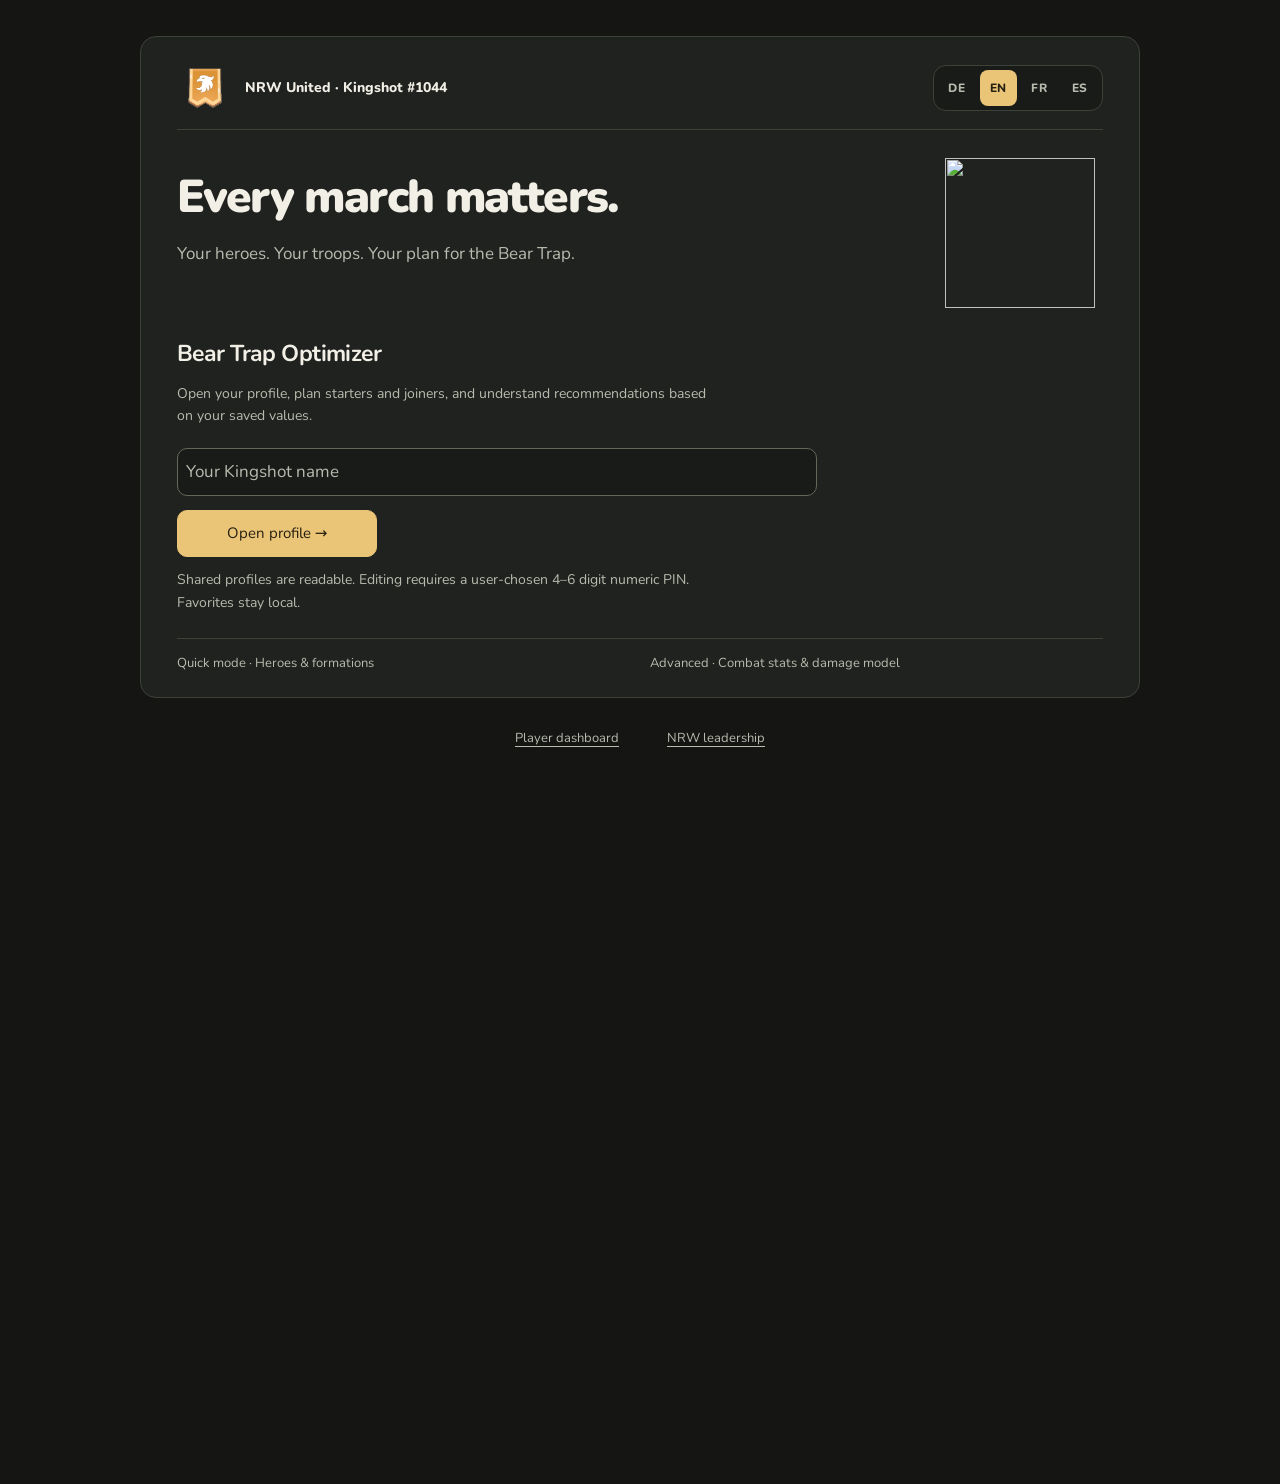
==== commit af430aaf: "Merge 3b23e191c13de08f9ac96df33b157c6b399f75b6 into 6375f0c498040d3943f2586541ab1640786b997d" ====
--- a/bear/index.html
+++ b/bear/index.html
@@ -245,7 +245,7 @@
 </main>
 <footer class="footer">[NRW]United · Kingdom 1044 · Unofficial fan-made tool · Kingshot game art © Century Games · <span data-t="footerNote">No account login, no central saving. Personal settings stay in this browser.</span></footer>
 </div>
-<script src="./combat.js?v=mixed-tiers-20261011-1"></script>
+<script src="./combat.js?v=20261012-21"></script>
 <script>
 (function(){
 'use strict';
@@ -604,6 +604,12 @@
 try{document.documentElement.dataset.theme=localStorage.getItem('nrw_theme')||'dark';language(localStorage.getItem('nrw_page_lang')||'en');}catch(_){language('en');}
 })();
 </script>
-<script src="./catalog.js"></script><script src="./v2.js?v=bear-i18n-20261011-1"></script><script src="./ux.js?v=bear-i18n-20261011-1"></script><script src="./charm-references.js"></script><script src="./charm-shapes.js"></script><script src="./charm-guide-silhouettes.js?v=charms-11-1"></script><script src="./charm-guide-matcher.js?v=charms-11-1"></script><script src="./tier-recognizer.js"></script><script src="./gear-layout.js?v=hero-details-20261010-3"></script><script src="./screenshot-importer.js?v=hero-details-20261010-3"></script><script src="./intake-core.js?v=multilang-ocr-20261011-1"></script><script src="./troop-badges.js?v=standard-responsive-20261011-2"></script><script src="./troop-entries.js?v=verified-row-20261011-1"></script><script src="./hero-grid.js?v=roster-20261010-1"></script><script src="./hero-stars.js?v=phone-diagnostics-20261010-1"></script><script src="./hero-level.js?v=level-glyph-20261010-3"></script><script src="./portrait-matcher.js?v=roster-20261010-3"></script><script src="./intake-ui.js?v=manual-intake-20261011-1"></script><script src="./hero-reference.js?v=source-loader-20261011-2"></script><script src="./hero-advisor.js?v=mini-hero-stats-20261011-1"></script><script src="./capacity-core.js?v=capacity-20261010-1"></script><script src="./capacity-ui.js?v=bear-i18n-20261011-1"></script><script src="./formation-core.js?v=additive-base-20261010-7"></script><script src="./formation-ui.js?v=bear-i18n-20261011-1"></script><script src="./simulation-core.js?v=mixed-tiers-20261011-1"></script><script src="./own-baseline.js?v=mini-hero-stats-20261011-1"></script><script src="./proc-expectation.js?v=single-bear-damage-20261010-1"></script><script src="./score-bonuses.js?v=partial-damage-hotfix-20261011-1"></script><script src="./simulation-ui.js?v=partial-damage-hotfix-20261011-1"></script><script src="./buff-intake-core.js?v=valora-full-badge-20261010-7"></script><script src="./buff-import.js?v=bear-i18n-20261011-1"></script><script src="./github-profiles.js?v=player-names-20261011-1"></script><script src="./manual-entry.js?v=manual-intake-20261011-1"></script><script src="./wizard.js?v=formation-full-video-20261011-1"></script>
+<script src="./catalog.js"></script><script src="./v2.js?v=bear-i18n-20261011-1"></script><script src="./ux.js?v=bear-i18n-20261011-1"></script><script src="./charm-references.js"></script><script src="./charm-shapes.js"></script><script src="./charm-guide-silhouettes.js?v=charms-11-1"></script><script src="./charm-guide-matcher.js?v=charms-11-1"></script><script src="./tier-recognizer.js"></script><script src="./gear-layout.js?v=hero-details-20261010-3"></script><script src="./screenshot-importer.js?v=hero-details-20261010-3"></script><script src="./intake-core.js?v=multilang-ocr-20261011-1"></script><script src="./troop-badges.js?v=standard-responsive-20261011-2"></script><script src="./troop-entries.js?v=verified-row-20261011-1"></script><script src="./hero-grid.js?v=roster-20261010-1"></script><script src="./hero-stars.js?v=phone-diagnostics-20261010-1"></script><script src="./hero-level.js?v=level-glyph-20261010-3"></script><script src="./portrait-matcher.js?v=roster-20261010-3"></script><script src="./intake-ui.js?v=manual-intake-20261011-1"></script><script src="./hero-reference.js?v=source-loader-20261011-2"></script><script src="./skill-effects.js?v=20261012-11"></script>
+<script src="./hero-advisor.js?v=20261012-11"></script><script src="./minister-buffs.js?v=20261013-2"></script><script src="./capacity-core.js?v=capacity-20261010-1"></script><script src="./capacity-ui.js?v=bear-i18n-20261011-1"></script><script src="./formation-core.js?v=20261012-24"></script><script src="./formation-ui.js?v=bear-i18n-20261011-1"></script><script src="./simulation-core.js?v=mixed-tiers-20261011-1"></script><script src="./own-baseline.js?v=mini-hero-stats-20261011-1"></script><script src="./proc-expectation.js?v=single-bear-damage-20261010-1"></script><script src="./score-bonuses.js?v=20261012-12"></script><script src="./simulation-ui.js?v=partial-damage-hotfix-20261011-1"></script><script src="./buff-intake-core.js?v=valora-full-badge-20261010-7"></script><script src="./buff-import.js?v=bear-i18n-20261011-1"></script><script src="./github-profiles.js?v=player-names-20261011-1"></script><script src="./manual-entry.js?v=manual-intake-20261011-1"></script><script src="./wizard.js?v=formation-full-video-20261011-1"></script>
+<link rel="stylesheet" href="./name-flow.css?v=20261013-2">
+<script src="./joiner-skills.js?v=20261012-19"></script>
+<script src="./damage-skills.js?v=20261012-19"></script>
+<script src="./i18n.js?v=20261013-2"></script>
+<script defer src="./name-flow.js?v=20261013-2"></script>
 </body>
 </html>
--- a/bear/name-flow.css
+++ b/bear/name-flow.css
@@ -0,0 +1,209 @@
+/* Temporary V3 shell: old OCR-heavy wizard remains untouched but hidden. */
+body.bear-name-mode{background:#0b1421;color:#f5f2e9;font-family:Nunito,system-ui,sans-serif}
+body.bear-name-mode>*:not(#bearNewApp){display:none!important}
+.bear-name-app{min-height:100vh;padding:22px 12px 65px;background:radial-gradient(ellipse at 100% 0%,#43311e 0%,transparent 40%),#0c1424;line-height:1.48}
+.bear-name-container{max-width:1240px;margin:auto}
+.bear-name-container h1{font-size:clamp(29px,5vw,53px);line-height:1.08;letter-spacing:-.04em;margin:.5em 0}
+.bear-name-container h2{font-size:clamp(20px,2.3vw,26px);margin:0 0 14px}
+.bear-name-container h3{font-size:16px;margin:16px 0 9px}
+.bear-name-muted{color:#aebbd0;font-size:13px;max-width:720px;margin:8px 0 16px}
+.bear-name-landing,.bear-name-choice{max-width:720px;margin:10vh auto 25px;padding:clamp(20px,5vw,50px);border:1px solid #49536b;border-radius:26px;background:linear-gradient(135deg,#23344e,#182739);box-shadow:0 20px 70px #03070988}
+.bear-name-eyebrow{font-size:13px;color:#ffce88;font-weight:900;letter-spacing:.16em}
+.bear-name-input{display:block;width:100%;margin:24px 0 14px;min-height:54px;font-size:19px!important}
+.bear-name-choice .bear-name-btn{display:block;width:100%;margin:12px 0;font-size:17px}
+.bear-name-btn,.bear-name-app button{font:inherit;cursor:pointer}
+.bear-name-btn{display:inline-flex;align-items:center;justify-content:center;padding:11px 14px;border-radius:12px;border:1px solid #607088;color:#f3f5fa;background:#253a54;font-weight:800;margin:4px 5px 4px 0}
+.bear-name-btn.primary{background:linear-gradient(#ffdd95,#f3ac4d);color:#35210b;border-color:#ffd994}
+.bear-name-btn:hover,.bear-name-app button:hover{filter:brightness(1.1)}
+.bear-name-top{display:flex;gap:12px;align-items:center;justify-content:space-between;flex-wrap:wrap;margin-bottom:16px;border-bottom:1px solid #354762;padding:0 4px 12px}
+.bear-name-top h2{margin:0}
+.bear-name-two-columns{display:grid;grid-template-columns:minmax(0,1.35fr) minmax(290px,.85fr);gap:16px;margin-top:18px;align-items:start}
+.bear-name-two-columns>div{display:grid;gap:14px;min-width:0}
+.bear-name-panel{background:#1b2b43;border:1px solid #41546a;border-radius:18px;padding:20px;overflow:hidden}
+.bear-name-panel summary{cursor:pointer;padding:8px 0;font-weight:800}
+.bear-name-season{border-top:1px solid #3b4d62;margin-top:8px}
+.bear-name-hero-grid{display:grid;grid-template-columns:repeat(auto-fill,minmax(125px,1fr));gap:10px;padding:12px 0 22px}
+.bear-name-hero-card{background:#132238;border:1px solid #42546c;border-radius:12px;overflow:hidden}
+.bear-name-hero-card.active{border:2px solid #ffca71;background:#263c55}
+.bear-name-hero-pick{display:flex;flex-direction:column;align-items:center;gap:8px;background:transparent;border:0;color:#d5dbdf;width:100%;padding:10px 6px;font-size:12px;font-weight:800}
+.bear-name-hero-pick img{width:75px;height:75px;object-fit:contain;filter:grayscale(1);opacity:.48}
+.bear-name-hero-card.active .bear-name-hero-pick img{filter:none;opacity:1}
+.bear-name-hero-fields{padding:6px;display:grid;gap:4px}
+.bear-name-field{display:flex;flex-direction:column;gap:5px;font-size:12px;font-weight:800;color:#c5d2e0;min-width:0}
+.bear-name-field input,.bear-name-field select,.bear-name-input{color:#fefefe;background:#0d1a2d;border:1px solid #526782;border-radius:10px;padding:10px 8px;min-width:0;max-width:100%;width:100%}
+.bear-name-stat-grid{display:grid;grid-template-columns:repeat(auto-fit,minmax(160px,1fr));gap:12px;margin:12px 0}
+.bear-name-troops{display:grid;gap:10px;margin:14px 0}
+.bear-name-troop-row{display:grid;grid-template-columns:1.3fr .65fr .65fr 1.3fr auto;gap:7px;align-items:end}
+.bear-name-remove{background:#522f33!important;border:1px solid #b26968!important;border-radius:8px;color:white;font-weight:900;padding:9px 13px}
+.bear-name-picks{display:grid;grid-template-columns:repeat(3,minmax(0,1fr));gap:8px}
+.bear-name-pick{display:flex;flex-direction:column;align-items:center;padding:12px 5px;border:1px solid #515d6d;border-radius:12px;text-align:center;font-size:13px;gap:4px;background:#25374c;min-width:0}
+.bear-name-pick img{width:65px;height:65px;object-fit:contain}
+.bear-name-pick small,.bear-name-join small{color:#c9ac7b;font-size:11px}
+.bear-name-joins{display:grid;gap:8px}
+.bear-name-join{display:flex;flex-wrap:wrap;gap:5px 12px;align-items:center;border-bottom:1px solid #34465a;padding:8px 0;font-size:13px}
+.bear-name-join>strong{color:#ffca82}
+.bear-name-join small{display:block;width:100%}
+.bear-name-optional{padding:15px;border:1px dashed #5b697a;border-radius:15px}
+.bear-name-pet-line{background:#26374a;padding:9px;border-radius:12px}
+.bear-name-pet-line label{display:flex;align-items:center;gap:5px;font-size:12px}
+.bear-name-score-list{display:grid;gap:7px;margin-top:18px}
+.bear-name-score{display:flex;align-items:center;justify-content:space-between;gap:10px;border-bottom:1px solid #45566b;padding:10px 5px;font-size:14px}
+.bear-name-score span{font-weight:900;color:#ffc97c;white-space:nowrap}
+.bear-name-result{font-size:18px;font-weight:900;color:#ffd284}
+.bear-name-warning{padding:13px;background:#4c3421;border:1px solid #98703b;border-radius:12px;color:#ffe1bc;font-size:12px}
+.bear-name-status{max-width:1200px;margin:15px auto;padding:10px 15px;color:#9fe5c4}
+.bear-name-status.error{color:#ffbaa3}
+.bear-name-saved{max-width:680px;margin:12px auto}
+.bear-name-saved button,.bear-name-top button{border-radius:10px;border:1px solid #586982;background:#1d3047;color:#e4ebf4;padding:9px 13px}
+.bear-name-info{background:#2e4661;color:#ddedff;border:1px solid #6b81a1;border-radius:7px;font-size:11px;padding:4px}
+.bear-name-ref-link{font-size:12px;padding:10px;color:#ffd187;text-decoration:underline}
+@media(max-width:820px){.bear-name-two-columns{grid-template-columns:1fr}.bear-name-landing,.bear-name-choice{margin:4vh auto}.bear-name-panel{padding:14px}.bear-name-picks{grid-template-columns:repeat(3,minmax(0,1fr))}}
+@media(max-width:480px){.bear-name-app{padding:12px 8px 60px}.bear-name-hero-grid{grid-template-columns:repeat(3,minmax(0,1fr));gap:5px}.bear-name-hero-pick img{width:62px;height:62px}.bear-name-hero-pick{font-size:11px}.bear-name-troop-row{grid-template-columns:1fr 1fr}.bear-name-troop-row>*:first-child{grid-column:1/-1}.bear-name-score{flex-direction:column;align-items:start}.bear-name-top h2{width:100%;order:-1}}
+
+.bear-name-loading{display:grid;place-items:center;gap:10px;margin:20px auto;max-width:600px;padding:20px;border:1px solid #ffc47766;border-radius:22px;background:#1a293c;text-align:center;font-weight:800;color:#ffdc9c}
+.bear-name-loading video{width:min(100%,470px);max-height:400px;object-fit:contain;background:transparent;pointer-events:none}
+
+
+/* Compact, five Kingshot-style six-petal stars. Touch a star for full
+ * stars; +/- walks the six partial steps (T1..T5) between full stars.
+ * UI is deliberately no taller than the previous star-level selector.
+ */
+.bear-name-star-field{min-width:0;width:100%;margin:1px 0;box-sizing:border-box}
+.bear-name-star-controls{width:100%;display:grid;grid-template-columns:20px minmax(0,1fr) 20px;gap:2px;align-items:center;background:#0c1523;border:1px solid #34445a;border-radius:8px;padding:2px;box-sizing:border-box}
+.bear-name-star-step{width:20px;min-width:0;height:25px;min-height:25px;display:grid;place-items:center;margin:0;padding:0!important;color:#d7e4f0!important;background:#182536!important;border:1px solid #3e4b61!important;border-radius:6px!important;font-size:16px!important;font-weight:600!important;line-height:1!important;touch-action:manipulation}
+.bear-name-star-step:disabled{opacity:.27;cursor:default}
+.bear-name-star-flowers{min-width:0;display:flex;align-items:center;justify-content:space-between;gap:0}
+.bear-name-flower{display:flex;align-items:center;justify-content:center;flex:1 1 0;min-width:0;height:25px;min-height:25px;padding:1px 0!important;margin:0!important;border:0!important;background:transparent!important;cursor:pointer;touch-action:manipulation}
+.bear-name-flower svg{display:block;width:100%;max-width:20px;height:auto;max-height:22px;aspect-ratio:1/1;overflow:visible}
+.bear-name-flower.is-lit svg{filter:drop-shadow(0 0 1.5px #ffcb70b0)}
+.bear-name-flower:focus-visible,.bear-name-star-step:focus-visible{outline:2px solid #ffd18a!important;outline-offset:1px}
+.bear-name-sr-only{position:absolute!important;width:1px!important;height:1px!important;padding:0!important;margin:-1px!important;overflow:hidden!important;clip:rect(0,0,0,0)!important;white-space:nowrap!important;border:0!important}
+@media(max-width:480px){.bear-name-hero-fields{padding:4px}.bear-name-star-controls{grid-template-columns:18px minmax(0,1fr) 18px;gap:1px;padding:1px}.bear-name-star-step{width:18px;height:24px;min-height:24px}.bear-name-flower{height:24px;min-height:24px}}
+
+
+/* V3: two distinct results — formation cards and damage estimation. */
+.bear-name-actions{display:flex;gap:10px;flex-wrap:wrap;padding:5px}
+.bear-name-actions .bear-name-action-btn{flex:1 1 175px;min-height:49px;margin:0;font-size:14px;letter-spacing:.01em}
+.bear-name-action-btn:disabled{opacity:.5;cursor:wait}
+.bear-name-formations-grid{display:grid;grid-template-columns:repeat(auto-fit,minmax(248px,1fr));gap:12px;margin:15px 0}
+.bear-name-formation-card{border:1px solid #4d6880;background:linear-gradient(140deg,#253a50,#122235);border-radius:16px;padding:14px;min-width:0}
+.bear-name-formation-card h3{color:#f8d395;font-size:17px;margin:0 0 14px}
+.bear-name-formation-heroes{display:grid;grid-template-columns:repeat(3,minmax(0,1fr));gap:7px;align-items:start}
+.bear-name-formation-hero{display:flex;flex-direction:column;align-items:center;gap:5px;text-align:center;min-width:0}
+.bear-name-formation-hero img{width:clamp(50px,8vw,76px);height:clamp(50px,8vw,76px);max-width:100%;border:1px solid #8f7455;background:#1b2633;border-radius:12px;object-fit:cover}
+.bear-name-formation-hero span{font-size:12px;font-weight:800;line-height:1.15;min-height:27px;overflow-wrap:anywhere}
+.bear-name-formation-empty{width:62px;max-width:100%;height:62px;border:1px dashed #576174;border-radius:12px;display:grid;place-items:center;color:#78899c;background:#18263a;font-size:19px}
+.bear-name-formation-hero.unavailable{opacity:.6}
+.bear-name-mix{margin-top:15px}
+.bear-name-mix-bar{display:flex;overflow:hidden;border-radius:6px;background:#33445d;height:12px;border:1px solid #54617a}
+.bear-name-mix-segment{height:100%;min-width:0;transition:width .2s ease}
+.bear-name-mix-0{background:#d08b54}.bear-name-mix-1{background:#879ce1}.bear-name-mix-2{background:#e4bc63}
+.bear-name-mix-caption{display:grid;grid-template-columns:repeat(3,minmax(0,1fr));margin-top:8px;gap:3px}
+.bear-name-mix-part{display:flex;flex-direction:column;align-items:center;font-size:12px;white-space:nowrap;gap:2px}
+.bear-name-mix-part strong{color:#f5edd8;font-size:15px}
+.bear-name-mix-part small{color:#c4cfdd;font-size:11px}
+.bear-name-form-count{margin:8px 0 0;text-align:center;font-weight:800;color:#ffd496}
+.bear-name-pet-grid{display:grid;grid-template-columns:repeat(auto-fit,minmax(175px,1fr));gap:10px;margin:12px 0}
+.bear-name-buff-card{border:1px solid #49617b;background:#263950;border-radius:12px;padding:10px;display:grid;gap:9px;min-width:0}
+.bear-name-buff-card .bear-name-field{width:100%}
+.bear-name-buff-title{display:flex;gap:7px;align-items:center;min-height:43px;font-size:13px;color:#f8ebcf;font-weight:800}
+.bear-name-buff-title input{flex:0 0 auto;margin:0}
+.bear-name-buff-icon{width:40px;height:40px;min-width:40px;object-fit:cover;border:1px solid #75829b;border-radius:10px;background:#142136}
+.bear-name-buff-card.bear-name-valora{grid-column:span 2;background:#303245;border-color:#b28e64}
+.bear-name-valora-skills{display:grid;grid-template-columns:repeat(2,minmax(0,1fr));gap:10px}
+.bear-name-buff-skill{display:flex;align-items:center;gap:8px;min-width:0}
+.bear-name-buff-skill .bear-name-field{flex:1}
+.bear-name-loading{min-height:150px}
+.bear-name-loader-heroes{display:flex;align-items:center;justify-content:center;gap:5px;min-height:65px;flex-wrap:wrap}
+.bear-name-loader-heroes img{width:48px;height:48px;object-fit:cover;border:2px solid #e4b46c;border-radius:10px;box-shadow:0 1px 10px #ffcf7044;animation:bearHeroEntrance 1.7s ease-in-out infinite alternate}
+.bear-name-loader-heroes img:nth-child(2n){animation-delay:.32s}
+.bear-name-loader-heroes img:nth-child(3n){animation-delay:.66s}
+@keyframes bearHeroEntrance{from{transform:translateY(4px) scale(.93);filter:grayscale(.6);opacity:.6}to{transform:translateY(-7px) scale(1.04);filter:grayscale(0);opacity:1}}
+.bear-name-loading-cloud{min-height:300px}
+.bear-name-cloud-scene{width:min(100%,410px);height:190px;position:relative;overflow:hidden;background:radial-gradient(circle at 48% 42%,#728aa2aa 0%,#20395377 35%,#111f32 80%);border-radius:26px}
+.bear-name-cloud{position:absolute;font-size:104px;line-height:1;color:#dbe7f3;text-shadow:0 0 20px #eef6ff66;user-select:none}
+.bear-name-cloud.cloud-0{left:7%;top:28%;animation:bearCloudFloat 3s ease-in-out infinite alternate}
+.bear-name-cloud.cloud-1{left:52%;top:12%;font-size:90px;animation:bearCloudFloat 4s ease-in-out infinite alternate-reverse}
+.bear-name-cloud.cloud-2{left:27%;top:4%;font-size:60px;color:#a6bacd;animation:bearCloudFloat 2.8s ease-in-out infinite alternate-reverse}
+.bear-name-cloud.cloud-3{left:41%;top:55%;font-size:83px;color:#d2dbe7;animation:bearCloudFloat 3.4s ease-in-out infinite alternate}
+.bear-name-cloud-center{position:absolute;left:44%;top:29%;font-size:70px;color:#f9c36b;filter:drop-shadow(0 0 18px #f2cd79aa);animation:bearDamageFlash .9s ease-in-out infinite alternate}
+@keyframes bearCloudFloat{from{transform:translateX(-30px) translateY(4px);opacity:.68}to{transform:translateX(30px) translateY(-7px);opacity:1}}
+@keyframes bearDamageFlash{from{transform:scale(.8);opacity:.48}to{transform:scale(1.2);opacity:1}}
+@media(max-width:550px){.bear-name-formations-grid{grid-template-columns:1fr}.bear-name-buff-card.bear-name-valora{grid-column:1/-1}.bear-name-valora-skills{grid-template-columns:1fr}.bear-name-buff-icon{width:36px;min-width:36px;height:36px}.bear-name-actions{padding:2px}}
+@media(prefers-reduced-motion:reduce){.bear-name-loader-heroes img,.bear-name-cloud,.bear-name-cloud-center{animation:none!important}}
+
+/* Real generated 5-second cloud loading WebM; CSS cloud scene is fallback. */
+.bear-name-cloud-video{width:min(100%,420px);max-height:235px;object-fit:contain;border-radius:20px;background:#142438}
+.bear-name-cloud-scene[hidden],.bear-name-cloud-video[hidden]{display:none!important}
+.bear-name-loading-cloud .bear-name-cloud-scene{max-width:420px}
+
+/* In-game portraits are six exact screenshot crops bundled into one small
+ * WebP (Rhino, Panther, Bear, Moose, Bison and supplied Valora portrait). */
+.bear-name-game-icon{display:inline-block;flex:0 0 44px;min-width:44px;width:44px;height:44px;
+ background-color:#142136;background-size:600% 100%;background-repeat:no-repeat;
+ background-image:url('assets/pet-valora-sprite.webp');border-radius:9px}
+.bear-name-game-icon[role="img"]{vertical-align:middle}
+.bear-name-languages{display:flex;justify-content:center;align-items:center;gap:4px;flex-wrap:wrap;
+ padding:4px;border:1px solid #495773;border-radius:13px;background:#17273b}
+.bear-name-lang-button{border:0!important;background:transparent!important;color:#bac6d8!important;
+ padding:7px 10px!important;border-radius:8px!important;font-size:12px!important;font-weight:800!important;
+ min-height:29px!important;cursor:pointer;letter-spacing:.06em}
+.bear-name-lang-button.active{background:#ffc976!important;color:#2e2317!important}
+.bear-name-landing>.bear-name-languages{width:max-content;max-width:100%;margin:0 0 12px auto}
+.bear-name-top>.bear-name-languages{margin-left:auto}
+@media(max-width:520px){.bear-name-game-icon{width:40px;min-width:40px;height:40px}.bear-name-lang-button{padding:7px!important}
+ .bear-name-top>.bear-name-languages{margin:0}}
+
+/* Preserve the uploaded game's pale impact cloud and blend out VP9 black backing. */
+.bear-name-loading-cloud .bear-name-cloud-video{width:min(100%,320px);max-height:320px;background:transparent;mix-blend-mode:screen;object-fit:contain}
+
+
+/* Ministry toggles are simple, real inputs rather than a second wizard. */
+.bear-name-ministers{border-top:1px solid #445b70;margin-top:18px;padding-top:13px}
+.bear-name-ministers h3,.bear-name-utilization h3{margin:0 0 8px;color:#ffd995;font-size:18px}
+.bear-name-minister-grid{display:grid;grid-template-columns:repeat(2,minmax(0,1fr));gap:9px;margin:10px 0 12px}
+.bear-name-minister-group{padding:12px;border:1px solid #4c6682;background:#21364d;border-radius:11px;display:grid;gap:10px}
+.bear-name-minister-group>strong{color:#ffe0a3}
+.bear-name-minister-check{display:flex;align-items:flex-start;gap:9px;font-size:13px;color:#e2e9f2;line-height:1.4}
+.bear-name-minister-check input{accent-color:#ffd076;flex:0 0 auto;margin-top:3px;width:17px;height:17px}
+.bear-name-minister-meta{margin-top:9px;color:#b8c9db}
+.bear-name-utilization{margin-top:18px;padding:16px;border:1px solid #58718c;background:#122339;border-radius:14px}
+.bear-name-util-total{color:#fbce76;font-weight:750;font-size:14px;margin:7px 0}
+.bear-name-util-track{height:13px;overflow:hidden;border-radius:40px;background:#425166;border:1px solid #61718a}
+.bear-name-util-fill{display:block;height:100%;background:linear-gradient(90deg,#a7c67f,#ffd26b)}
+.bear-name-util-row{padding-top:13px}
+.bear-name-util-legend{display:flex;justify-content:space-between;gap:6px;flex-wrap:wrap;margin:5px 0;font-size:12px;color:#ccd7e9}
+.bear-name-util-legend strong{color:#f1e5ca}
+.bear-name-util-type-0 .bear-name-util-fill{background:#d28b51}
+.bear-name-util-type-1 .bear-name-util-fill{background:#849ae7}
+.bear-name-util-type-2 .bear-name-util-fill{background:#e2bc65}
+@media(max-width:550px){.bear-name-minister-grid{grid-template-columns:1fr}.bear-name-utilization{padding:11px}.bear-name-util-legend{font-size:11px}}
+
+/* One-court ministry toggle: two-position genuine range control. */
+.bear-name-court-switch{display:flex;align-items:center;justify-content:center;gap:14px;
+ padding:10px 14px;margin:12px auto 14px;max-width:410px;border:1px solid #486580;border-radius:14px;
+ background:#14263b}
+.bear-name-court-switch>span{font-size:13px;color:#aabacf;font-weight:800;cursor:pointer;
+ white-space:nowrap;user-select:none}
+.bear-name-court-switch>span.active{color:#ffd17b}
+.bear-name-court-range{flex:1;min-width:80px;height:24px;margin:0;cursor:pointer;
+ accent-color:#ffc66e}
+.bear-name-minister-roles{display:grid;grid-template-columns:repeat(2,minmax(0,1fr));gap:11px;margin-top:10px}
+.bear-name-minister-role{display:flex;align-items:center;gap:10px;padding:12px;
+ border:1px solid #496580;border-radius:14px;background:#1c3047;
+ cursor:pointer;min-height:82px;transition:border-color .12s,background .12s}
+.bear-name-minister-role.selected{border-color:#e8bb62;background:#2b3b4c}
+.bear-name-minister-role input{width:18px;height:18px;flex:0 0 18px;accent-color:#ffcd73;cursor:pointer}
+.bear-name-minister-art{display:flex;align-items:center;justify-content:center;flex:0 0 48px;
+ width:48px;height:48px;border-radius:10px;overflow:hidden;background:#0f2236;border:1px solid #546e87}
+.bear-name-minister-art img{width:100%;height:100%;object-fit:contain}
+.bear-name-minister-art-placeholder{display:grid;place-items:center;width:100%;height:100%;
+ font-weight:900;font-size:14px;letter-spacing:.05em;color:#ecd39b}
+.bear-name-minister-info{display:grid;gap:4px;min-width:0}
+.bear-name-minister-info strong{font-size:15px;color:#ffdda1}
+.bear-name-minister-info small{font-size:12px;line-height:1.35;color:#d4e1ef}
+@media(max-width:575px){
+ .bear-name-minister-roles{grid-template-columns:1fr}
+ .bear-name-minister-role{min-height:72px}
+ .bear-name-court-switch{gap:9px;padding:10px}
+}
